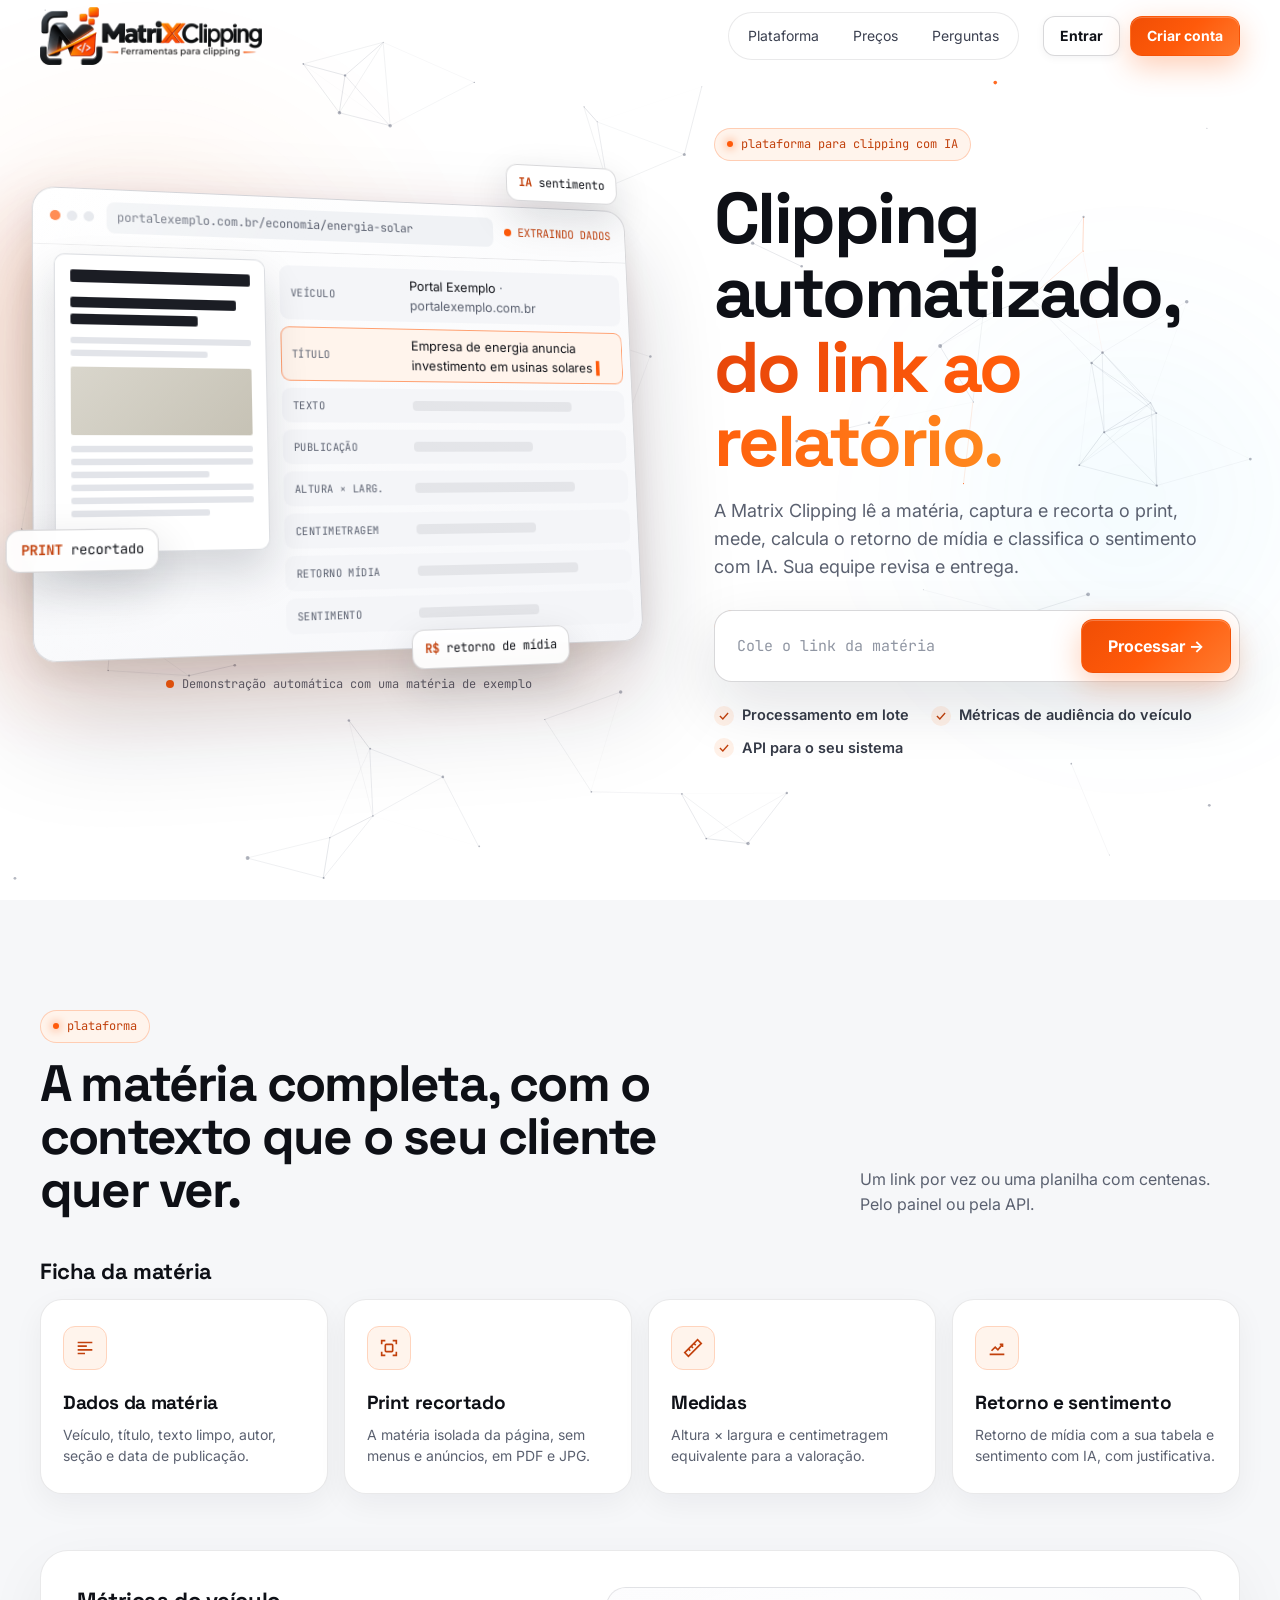
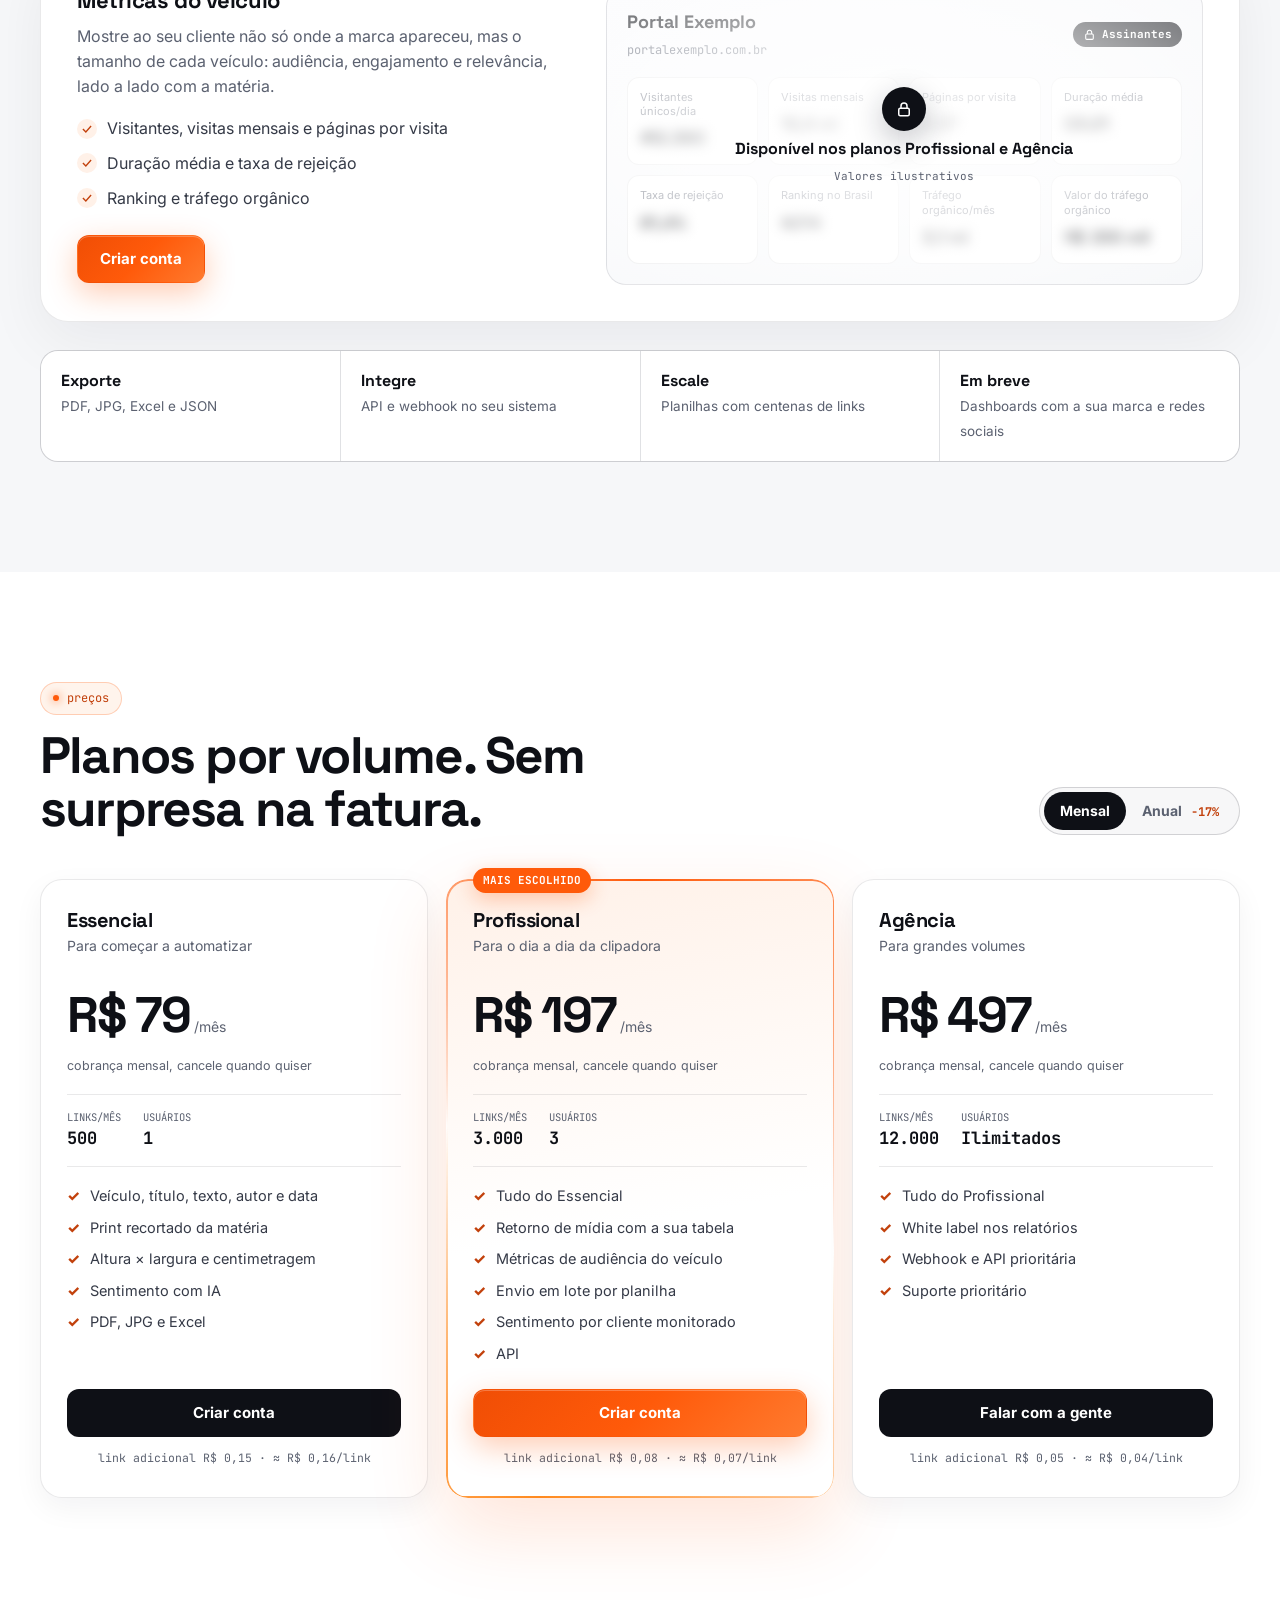
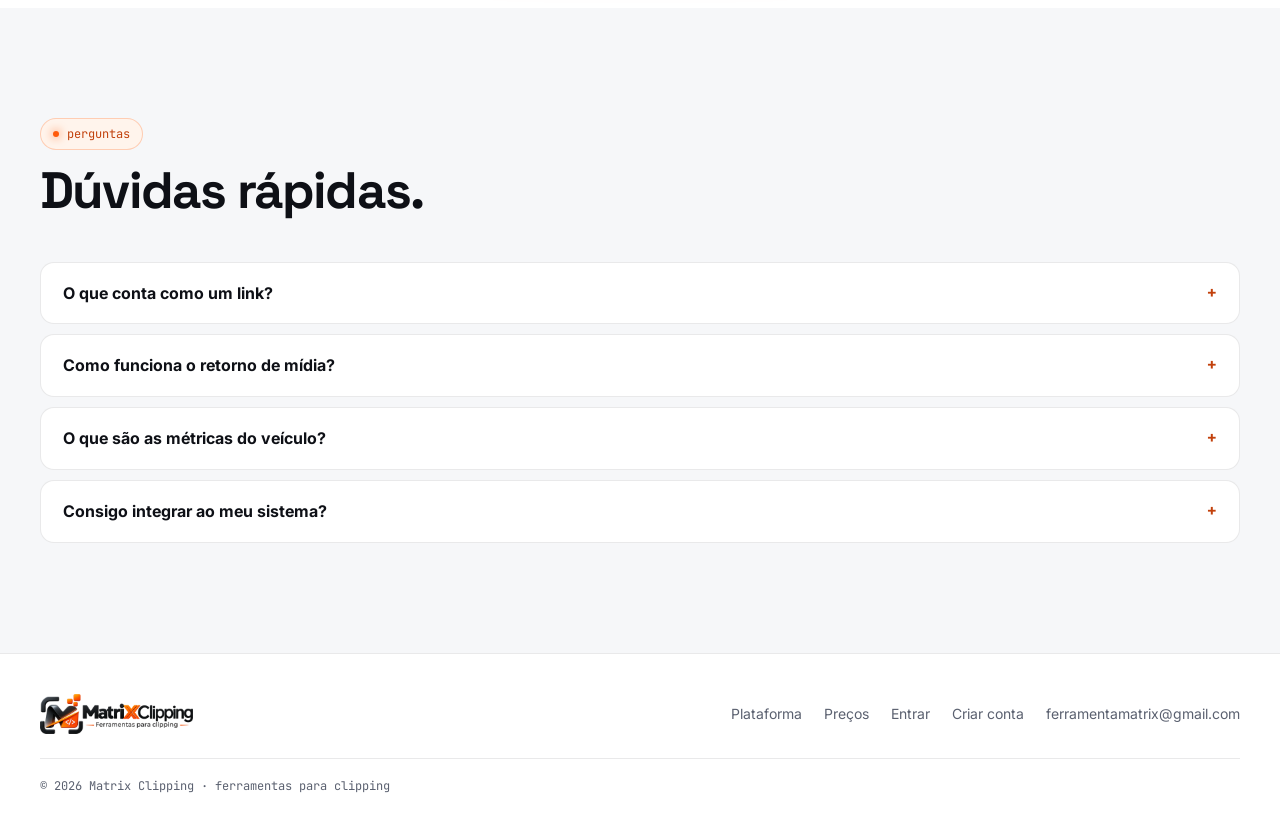
==== index.html @ 1a12e732 "Add files via upload" ====
<!DOCTYPE html>
<html lang="pt-BR">
<head>
<meta charset="utf-8">
<meta name="viewport" content="width=device-width, initial-scale=1">
<title>Matrix Clipping | Clipping automatizado, do link ao relatório</title>
<meta name="description" content="Plataforma para clipping: a partir do link, extrai veículo, título, texto e data, captura o print, mede a matéria, calcula o retorno de mídia, classifica o sentimento com IA e mostra as métricas do veículo.">
<link rel="canonical" href="https://matrixclipping.com.br/">
<meta name="theme-color" content="#ffffff">
<link rel="icon" href="assets/img/favicon.ico" sizes="any">
<link rel="icon" href="assets/img/favicon-32.png" type="image/png" sizes="32x32">
<link rel="apple-touch-icon" href="assets/img/apple-touch-icon.png">
<meta property="og:type" content="website">
<meta property="og:locale" content="pt_BR">
<meta property="og:site_name" content="Matrix Clipping">
<meta property="og:title" content="Matrix Clipping | Clipping automatizado, do link ao relatório">
<meta property="og:description" content="Plataforma para clipping: a partir do link, extrai veículo, título, texto e data, captura o print, mede a matéria, calcula o retorno de mídia, classifica o sentimento com IA e mostra as métricas do veículo.">
<meta property="og:url" content="https://matrixclipping.com.br/">
<meta property="og:image" content="https://matrixclipping.com.br/assets/img/icon-512.png">
<link rel="preconnect" href="https://fonts.googleapis.com">
<link rel="preconnect" href="https://fonts.gstatic.com" crossorigin>
<link href="https://fonts.googleapis.com/css2?family=Inter:wght@400;500;600;700&family=JetBrains+Mono:wght@400;700&family=Space+Grotesk:wght@400;500;700&display=swap" rel="stylesheet">
<link rel="stylesheet" href="assets/css/main.css">
</head>
<body>
<a class="skip-link" href="#conteudo">Ir para o conteúdo</a>
<header class="site-header">
  <div class="container header-inner">
    <a class="logo" href="index.html" aria-label="Página inicial">
      <img src="assets/img/logo.png" srcset="assets/img/logo.png 1x, assets/img/logo@2x.png 2x" alt="Matrix Clipping, ferramentas para clipping" width="460" height="120">
    </a>
    <nav class="nav" aria-label="Principal">
      <a href="index.html#plataforma">Plataforma</a>
      <a href="precos/index.html">Preços</a>
      <a href="index.html#perguntas">Perguntas</a>
    </nav>
    <div class="header-actions">
      <a class="btn btn-glass" href="entrar/index.html">Entrar</a>
      <a class="btn btn-primary" href="cadastro/index.html">Criar conta</a>
      <button class="menu-toggle" id="menuToggle" type="button" aria-label="Abrir menu" aria-expanded="false" aria-controls="mobileNav">
        <svg width="18" height="18" viewBox="0 0 20 20" aria-hidden="true"><path d="M3 5h14M3 10h14M3 15h14" stroke="currentColor" stroke-width="2" stroke-linecap="round"/></svg>
      </button>
    </div>
  </div>
  <nav class="mobile-nav" id="mobileNav" aria-label="Menu móvel" hidden>
    <a href="index.html#plataforma">Plataforma</a>
    <a href="precos/index.html">Preços</a>
    <a href="index.html#perguntas">Perguntas</a>
    <a href="entrar/index.html">Entrar</a>
  </nav>
</header>

<main id="conteudo">

<section class="hero" id="topo">
  <canvas id="bgCanvas" aria-hidden="true"></canvas>
  <div class="glow glow-a" aria-hidden="true"></div>
  <div class="glow glow-b" aria-hidden="true"></div>
  <div class="floor" aria-hidden="true"></div>
  <div class="container hero-grid">

    <div class="stage">
      <div class="scanner" id="scanner" aria-label="Demonstração automática de uma matéria sendo processada">
        <div class="scanner-bar">
          <span class="dots" aria-hidden="true"><i></i><i></i><i></i></span>
          <span class="scanner-url" id="scanUrl">aguardando link…</span>
          <span class="status" id="scanStatus"><b class="pulse"></b>AGUARDANDO</span>
        </div>
        <div class="scanner-body">
          <div class="shot" id="shot" aria-hidden="true">
            <div class="shot-page"><i class="nav"></i><i class="h"></i><i class="h2"></i><i></i><i class="s"></i><i class="img"></i><i></i><i></i><i class="s"></i><i></i><i></i><i class="s"></i></div>
            <div class="shot-crop"><span id="shotCropLabel"></span></div>
            <div class="shot-beam"></div>
            <div class="shot-wait"><span class="ring"></span>Aguardando…</div>
          </div>
          <dl class="data">
            <div class="row" data-field="veiculo"><dt>Veículo</dt><dd><span class="sk"></span></dd></div>
            <div class="row" data-field="titulo"><dt>Título</dt><dd><span class="sk"></span></dd></div>
            <div class="row tall" data-field="texto"><dt>Texto</dt><dd><span class="sk"></span></dd></div>
            <div class="row" data-field="data"><dt>Publicação</dt><dd><span class="sk"></span></dd></div>
            <div class="row" data-field="medidas"><dt>Altura × larg.</dt><dd><span class="sk"></span></dd></div>
            <div class="row" data-field="centimetragem"><dt>Centimetragem</dt><dd><span class="sk"></span></dd></div>
            <div class="row" data-field="retorno"><dt>Retorno mídia</dt><dd><span class="sk"></span></dd></div>
            <div class="row" data-field="sentimento"><dt>Sentimento</dt><dd><span class="sk"></span></dd></div>
          </dl>
        </div>
        <span class="chip3d chip-a" aria-hidden="true"><b>IA</b> sentimento</span>
        <span class="chip3d chip-b" aria-hidden="true"><b>PRINT</b> recortado</span>
        <span class="chip3d chip-c" aria-hidden="true"><b>R$</b> retorno de mídia</span>
      </div>
      <p class="demo-caption"><span class="live-dot"></span> Demonstração automática com uma matéria de exemplo</p>
    </div>

    <div class="pitch">
      <span class="tag">plataforma para clipping com IA</span>
      <h1>Clipping automatizado, <span class="grad">do link ao relatório.</span></h1>
      <p class="sub">A Matrix Clipping lê a matéria, captura e recorta o print, mede, calcula o retorno de mídia e classifica o sentimento com IA. Sua equipe revisa e entrega.</p>
      <form class="probe-form" id="demoForm" action="processar/index.html" method="get" novalidate>
        <label class="sr-only" for="demoUrl">Link da notícia</label>
        <input id="demoUrl" name="url" type="url" inputmode="url" placeholder="Cole o link da matéria" autocomplete="off">
        <button class="btn btn-primary" type="submit">Processar →</button>
      </form>
      <ul class="highlights" aria-label="Destaques">
        <li><svg width="16" height="16" viewBox="0 0 24 24" fill="none" stroke="currentColor" stroke-width="2.4" aria-hidden="true"><path d="m5 12 5 5 9-10"/></svg> Processamento em lote</li>
        <li><svg width="16" height="16" viewBox="0 0 24 24" fill="none" stroke="currentColor" stroke-width="2.4" aria-hidden="true"><path d="m5 12 5 5 9-10"/></svg> Métricas de audiência do veículo</li>
        <li><svg width="16" height="16" viewBox="0 0 24 24" fill="none" stroke="currentColor" stroke-width="2.4" aria-hidden="true"><path d="m5 12 5 5 9-10"/></svg> API para o seu sistema</li>
      </ul>
    </div>

  </div>
</section>

<section class="section section-alt" id="plataforma">
  <div class="container">
    <div class="section-head reveal">
      <div>
        <span class="tag">plataforma</span>
        <h2>A matéria completa, com o contexto que o seu cliente quer ver.</h2>
      </div>
      <p>Um link por vez ou uma planilha com centenas. Pelo painel ou pela API.</p>
    </div>

    <h3 class="block-title reveal">Ficha da matéria</h3>
    <div class="cards">
      <div class="card reveal"><div class="ico"><svg width="22" height="22" viewBox="0 0 24 24" fill="none" stroke="currentColor" stroke-width="1.8" aria-hidden="true"><path d="M4 6h16M4 10h10M4 14h16M4 18h8"/></svg></div><strong>Dados da matéria</strong><span>Veículo, título, texto limpo, autor, seção e data de publicação.</span></div>
      <div class="card reveal" style="transition-delay:.08s"><div class="ico"><svg width="22" height="22" viewBox="0 0 24 24" fill="none" stroke="currentColor" stroke-width="1.8" aria-hidden="true"><path d="M4 8V4h4M16 4h4v4M20 16v4h-4M8 20H4v-4"/><rect x="8" y="8" width="8" height="8" rx="1"/></svg></div><strong>Print recortado</strong><span>A matéria isolada da página, sem menus e anúncios, em PDF e JPG.</span></div>
      <div class="card reveal" style="transition-delay:.16s"><div class="ico"><svg width="22" height="22" viewBox="0 0 24 24" fill="none" stroke="currentColor" stroke-width="1.8" aria-hidden="true"><path d="M3 17 17 3l4 4L7 21z"/><path d="m7 13 2 2M10 10l2 2M13 7l2 2"/></svg></div><strong>Medidas</strong><span>Altura × largura e centimetragem equivalente para a valoração.</span></div>
      <div class="card reveal" style="transition-delay:.24s"><div class="ico"><svg width="22" height="22" viewBox="0 0 24 24" fill="none" stroke="currentColor" stroke-width="1.8" aria-hidden="true"><path d="M4 19h16M6 15l4-4 3 3 5-6"/><path d="M15 8h3v3"/></svg></div><strong>Retorno e sentimento</strong><span>Retorno de mídia com a sua tabela e sentimento com IA, com justificativa.</span></div>
    </div>

    <div class="vehicle reveal">
      <div class="vehicle-copy">
        <h3 class="block-title" style="margin:0">Métricas do veículo</h3>
        <p>Mostre ao seu cliente não só onde a marca apareceu, mas o tamanho de cada veículo: audiência, engajamento e relevância, lado a lado com a matéria.</p>
        <ul class="ticks">
          <li><svg width="16" height="16" viewBox="0 0 24 24" fill="none" stroke="currentColor" stroke-width="2.4" aria-hidden="true"><path d="m5 12 5 5 9-10"/></svg> Visitantes, visitas mensais e páginas por visita</li>
          <li><svg width="16" height="16" viewBox="0 0 24 24" fill="none" stroke="currentColor" stroke-width="2.4" aria-hidden="true"><path d="m5 12 5 5 9-10"/></svg> Duração média e taxa de rejeição</li>
          <li><svg width="16" height="16" viewBox="0 0 24 24" fill="none" stroke="currentColor" stroke-width="2.4" aria-hidden="true"><path d="m5 12 5 5 9-10"/></svg> Ranking e tráfego orgânico</li>
        </ul>
        <a class="btn btn-primary" href="cadastro/index.html">Criar conta</a>
      </div>
      <div class="vehicle-card">
        <div class="vehicle-top">
          <div><b>Portal Exemplo</b><small>portalexemplo.com.br</small></div>
          <span class="pro"><svg width="18" height="18" viewBox="0 0 24 24" fill="none" stroke="currentColor" stroke-width="2" aria-hidden="true"><rect x="5" y="11" width="14" height="10" rx="2"/><path d="M8 11V8a4 4 0 0 1 8 0v3"/></svg> Assinantes</span>
        </div>
        <div class="metrics locked" aria-hidden="true">
          <div class="metric"><small>Visitantes únicos/dia</small><b>412.380</b></div>
          <div class="metric"><small>Visitas mensais</small><b>12,4 mi</b></div>
          <div class="metric"><small>Páginas por visita</small><b>2,87</b></div>
          <div class="metric"><small>Duração média</small><b>03:21</b></div>
          <div class="metric"><small>Taxa de rejeição</small><b>61,4%</b></div>
          <div class="metric"><small>Ranking no Brasil</small><b>#214</b></div>
          <div class="metric"><small>Tráfego orgânico/mês</small><b>3,1 mi</b></div>
          <div class="metric"><small>Valor do tráfego orgânico</small><b>R$ 286 mil</b></div>
        </div>
        <div class="lock-overlay">
          <span><svg width="18" height="18" viewBox="0 0 24 24" fill="none" stroke="currentColor" stroke-width="2" aria-hidden="true"><rect x="5" y="11" width="14" height="10" rx="2"/><path d="M8 11V8a4 4 0 0 1 8 0v3"/></svg></span>
          <strong>Disponível nos planos Profissional e Agência</strong>
          <small>Valores ilustrativos</small>
        </div>
      </div>
    </div>

    <div class="delivery reveal">
      <div><b>Exporte</b><span>PDF, JPG, Excel e JSON</span></div>
      <div><b>Integre</b><span>API e webhook no seu sistema</span></div>
      <div><b>Escale</b><span>Planilhas com centenas de links</span></div>
      <div><b>Em breve</b><span>Dashboards com a sua marca e redes sociais</span></div>
    </div>
  </div>
</section>

<section class="section" id="precos">
  <div class="container reveal">
    <div class="section-head">
      <div>
        <span class="tag">preços</span>
        <h2>Planos por volume. Sem surpresa na fatura.</h2>
      </div>
      <div class="billing-toggle" role="group" aria-label="Forma de cobrança">
        <button type="button" data-billing="monthly" aria-pressed="true">Mensal</button>
        <button type="button" data-billing="annual" aria-pressed="false">Anual <span class="save" data-discount></span></button>
      </div>
    </div>
    <div class="plans" id="plans" aria-live="polite"></div>
  </div>
</section>

<section class="section section-alt" id="perguntas">
  <div class="container reveal">
    <div class="section-head"><div><span class="tag">perguntas</span><h2>Dúvidas rápidas.</h2></div></div>
    <div class="faq">
      <details><summary>O que conta como um link?</summary><p>Cada endereço de matéria processado conta como um link: extração dos dados, print, medidas, sentimento e, nos planos com esses recursos, retorno de mídia e métricas do veículo.</p></details>
      <details><summary>Como funciona o retorno de mídia?</summary><p>Você cadastra a sua tabela de preços por veículo (por exemplo, valor por cm² ou por inserção). A plataforma mede a matéria e aplica a sua tabela automaticamente, do jeito que a sua clipadora já calcula.</p></details>
      <details><summary>O que são as métricas do veículo?</summary><p>Indicadores de audiência e relevância de cada portal, como visitas mensais, tempo médio e ranking, exibidos junto da matéria para dar contexto ao seu cliente. Disponíveis nos planos Profissional e Agência.</p></details>
      <details><summary>Consigo integrar ao meu sistema?</summary><p>Sim. A partir do plano Profissional você usa a API: envia o link e recebe o resultado completo em JSON. No plano Agência também há webhook a cada matéria processada.</p></details>
    </div>
  </div>
</section>

</main>
<footer class="site-footer">
  <div class="container">
    <div class="footer-row">
      <a class="logo" href="index.html" aria-label="Página inicial">
        <img src="assets/img/logo.png" srcset="assets/img/logo.png 1x, assets/img/logo@2x.png 2x" alt="Matrix Clipping, ferramentas para clipping" width="460" height="120">
      </a>
      <nav class="footer-links" aria-label="Rodapé">
        <a href="index.html#plataforma">Plataforma</a>
        <a href="precos/index.html">Preços</a>
        <a href="entrar/index.html">Entrar</a>
        <a href="cadastro/index.html">Criar conta</a>
        <a data-email href="#">ferramentamatrix@gmail.com</a>
      </nav>
    </div>
    <div class="copy">© <span data-year>2026</span> Matrix Clipping · ferramentas para clipping</div>
  </div>
</footer>
<script src="assets/js/config.js"></script>
<script src="assets/js/main.js"></script>
</body>
</html>
---- assets/css/main.css ----
/* =========================================================
   MATRIX CLIPPING — ESTILO (v3: tecnológico, 3D, movimento)
   Cores da marca em :root.
   ========================================================= */

:root {
  --brand: #ff5a0a;                /* laranja do logo */
  --brand-2: #ff8a1f;
  --brand-ink: #c2410c;            /* laranja para texto pequeno (contraste) */
  --brand-glow: rgba(255, 90, 10, .30);
  --cyan: #38bdf8;
  --bg: #ffffff;
  --bg-2: #f6f7f9;
  --glass: rgba(15, 18, 30, .03);
  --glass-2: rgba(15, 18, 30, .06);
  --line: rgba(15, 18, 30, .09);
  --line-2: rgba(15, 18, 30, .16);
  --text: #0e1016;
  --muted: #5b6170;
  --ok: #059669;
  --bad: #dc2626;

  --r: 14px;
  --r-lg: 22px;
  --container: 1200px;

  --display: "Space Grotesk", Inter, system-ui, sans-serif;
  --body: Inter, system-ui, -apple-system, "Segoe UI", sans-serif;
  --mono: "JetBrains Mono", ui-monospace, SFMono-Regular, Menlo, Consolas, monospace;
}

*, *::before, *::after { box-sizing: border-box; }
html { scroll-behavior: smooth; scroll-padding-top: 76px; background: var(--bg); }
body { margin: 0; min-width: 320px; background: var(--bg); color: var(--text); font-family: var(--body); line-height: 1.55; -webkit-font-smoothing: antialiased; overflow-x: hidden; }
img, svg { display: block; max-width: 100%; }
a { color: inherit; }
button, input { font: inherit; }
button { cursor: pointer; }
.container { width: min(calc(100% - 40px), var(--container)); margin-inline: auto; }
.skip-link { position: absolute; left: 12px; top: -60px; z-index: 100; padding: 10px 14px; background: var(--brand); color: #fff; border-radius: 8px; }
.skip-link:focus { top: 12px; }
:focus-visible { outline: 2px solid var(--brand); outline-offset: 3px; }
.sr-only { position: absolute; width: 1px; height: 1px; overflow: hidden; clip: rect(0 0 0 0); white-space: nowrap; }

h1, h2, h3 { margin: 0; font-family: var(--display); letter-spacing: -.035em; line-height: 1.04; }
h2 { font-size: clamp(32px, 4vw, 52px); }
h3 { font-size: 20px; letter-spacing: -.02em; }
.grad { background: linear-gradient(90deg, #e8470a, var(--brand) 45%, var(--brand-2)); -webkit-background-clip: text; background-clip: text; color: transparent; }

.tag { display: inline-flex; align-items: center; gap: 8px; padding: 6px 12px; border: 1px solid rgba(255,90,10,.25); border-radius: 99px; background: #fff4ec; font-family: var(--mono); font-size: 12px; color: var(--brand-ink); }
.tag::before { content: ""; width: 6px; height: 6px; border-radius: 50%; background: var(--brand); box-shadow: 0 0 10px var(--brand); }

/* ---------- Botões ---------- */
.btn { position: relative; display: inline-flex; align-items: center; justify-content: center; gap: 8px; min-height: 48px; padding: 0 22px; border: 1px solid transparent; border-radius: 12px; font-weight: 700; font-size: 15px; text-decoration: none; white-space: nowrap; color: var(--text); transition: transform .2s, box-shadow .2s, background .2s; }
.btn:hover { transform: translateY(-2px); }
.btn-primary { color: #fff; background: linear-gradient(135deg, #f04e05, var(--brand) 50%, #ff7a2e); box-shadow: 0 10px 30px var(--brand-glow), inset 0 1px 0 rgba(255,255,255,.25); }
.btn-primary:hover { box-shadow: 0 14px 40px var(--brand-glow), inset 0 1px 0 rgba(255,255,255,.3); }
.btn-glass { background: #fff; border-color: var(--line-2); box-shadow: 0 2px 8px rgba(15,18,30,.05); }
.btn-glass:hover { border-color: var(--text); }
.btn-block { width: 100%; }

/* ---------- Cabeçalho ---------- */
.site-header { position: fixed; inset: 0 0 auto; z-index: 50; transition: background .3s, border-color .3s; border-bottom: 1px solid transparent; }
.site-header.scrolled { background: rgba(255, 255, 255, .82); backdrop-filter: blur(16px); border-color: var(--line); }
.header-inner { min-height: 72px; display: flex; align-items: center; gap: 24px; }
.logo { display: inline-flex; align-items: center; gap: 10px; text-decoration: none; }
.logo img { height: 58px; width: auto; }
.logo-text { font-family: var(--display); font-size: 19px; letter-spacing: -.03em; white-space: nowrap; }
.logo-text b { font-weight: 700; }
.logo-text span { font-weight: 400; color: var(--muted); }
.nav { display: flex; gap: 6px; margin-left: auto; padding: 5px; border: 1px solid var(--line); border-radius: 99px; background: rgba(255,255,255,.7); backdrop-filter: blur(10px); }
.nav a { padding: 7px 14px; border-radius: 99px; font-size: 14px; color: #3b4050; text-decoration: none; transition: background .2s, color .2s; }
.nav a:hover, .nav a[aria-current="page"] { background: var(--glass-2); color: var(--text); }
.header-actions { display: flex; gap: 10px; align-items: center; }
.header-actions .btn { min-height: 40px; padding: 0 16px; font-size: 14px; }
.menu-toggle { display: none; width: 42px; height: 42px; border: 1px solid var(--line-2); border-radius: 12px; background: #fff; color: var(--text); align-items: center; justify-content: center; }
.mobile-nav { display: none; }

/* ---------- Fundo animado ---------- */
.hero { position: relative; min-height: 100vh; padding: 128px 0 96px; overflow: hidden; isolation: isolate; }
#bgCanvas { position: absolute; inset: 0; z-index: -2; width: 100%; height: 100%; }
.glow { position: absolute; z-index: -3; border-radius: 50%; filter: blur(90px); opacity: .5; pointer-events: none; }
.glow-a { width: 520px; height: 520px; left: -120px; top: 10%; background: radial-gradient(circle, rgba(255,120,40,.35), transparent 70%); animation: drift 14s ease-in-out infinite alternate; }
.glow-b { width: 460px; height: 460px; right: -80px; top: 30%; background: radial-gradient(circle, rgba(56,189,248,.18), transparent 70%); animation: drift 18s ease-in-out infinite alternate-reverse; }
@keyframes drift { to { transform: translate(60px, -40px) scale(1.1); } }
.floor { position: absolute; z-index: -1; left: -50%; right: -50%; bottom: -40%; height: 80%; perspective: 600px; pointer-events: none; }
.floor::before { content: ""; position: absolute; inset: 0; transform: rotateX(72deg); transform-origin: bottom; background-image: linear-gradient(rgba(255,90,10,.22) 1px, transparent 1px), linear-gradient(90deg, rgba(255,90,10,.16) 1px, transparent 1px); background-size: 64px 64px; animation: floor 3.5s linear infinite; mask-image: linear-gradient(to top, #000 10%, transparent 75%); }
@keyframes floor { to { background-position: 0 64px; } }

/* ---------- Hero ---------- */
.hero-grid { display: grid; grid-template-columns: 1.08fr .92fr; gap: 56px; align-items: center; }
.pitch h1 { margin: 20px 0 18px; font-size: clamp(42px, 5.6vw, 76px); }
.pitch .sub { margin: 0 0 30px; max-width: 520px; color: var(--muted); font-size: 18px; }
.probe-form { position: relative; display: flex; gap: 8px; padding: 8px; border-radius: 18px; background: #fff; border: 1px solid var(--line-2); box-shadow: 0 24px 60px rgba(20,25,40,.12); }
.probe-form::before { content: ""; position: absolute; inset: -1px; z-index: -1; border-radius: 19px; padding: 1px; background: conic-gradient(from var(--a, 0deg), transparent 0 70%, var(--brand) 80%, transparent 90%); -webkit-mask: linear-gradient(#000 0 0) content-box, linear-gradient(#000 0 0); -webkit-mask-composite: xor; mask-composite: exclude; animation: spin 4s linear infinite; }
@property --a { syntax: "<angle>"; initial-value: 0deg; inherits: false; }
@keyframes spin { to { --a: 360deg; } }
.probe-form input { flex: 1; min-width: 0; min-height: 54px; padding: 0 14px; border: 0; background: transparent; color: var(--text); font-family: var(--mono); font-size: 15px; outline: none; }
.probe-form input::placeholder { color: #9096a3; }
.probe-form .btn { min-height: 54px; padding: 0 26px; font-size: 16px; }
.probe-meta { display: flex; flex-wrap: wrap; gap: 8px 18px; margin-top: 14px; font-size: 13.5px; color: var(--muted); }
.probe-meta button { padding: 0; border: 0; background: none; color: var(--brand-ink); font-weight: 600; text-decoration: underline; text-underline-offset: 3px; }
.stats { display: flex; flex-wrap: wrap; gap: 28px; margin-top: 34px; }
.stats div { font-family: var(--mono); font-size: 12px; color: var(--muted); }
.stats b { display: block; font-family: var(--display); font-size: 26px; color: var(--text); letter-spacing: -.02em; }
.demo-cta { display: none; flex-wrap: wrap; gap: 10px; margin-top: 18px; }
.demo-cta.show { display: flex; animation: rise .5s ease both; }

/* ---------- Painel 3D (scanner) ---------- */
.stage { position: relative; perspective: 1400px; }
.scanner { position: relative; transform-style: preserve-3d; transform: rotateY(14deg) rotateX(6deg); transition: transform .25s ease-out; border-radius: var(--r-lg); background: linear-gradient(160deg, #ffffff, #f6f7fa); border: 1px solid var(--line-2); box-shadow: 0 50px 110px rgba(20,25,40,.20), 0 10px 30px rgba(20,25,40,.08), -30px 30px 80px rgba(255,90,10,.14); }
.scanner::after { content: ""; position: absolute; inset: 0; border-radius: inherit; pointer-events: none; background: linear-gradient(115deg, rgba(255,255,255,.7), transparent 35%); opacity: .5; }
.scanner-bar { display: flex; align-items: center; gap: 12px; padding: 12px 16px; border-bottom: 1px solid var(--line); font-family: var(--mono); font-size: 12px; }
.dots { display: flex; gap: 6px; }
.dots i { width: 10px; height: 10px; border-radius: 50%; background: #dfe2e8; }
.dots i:first-child { background: var(--brand); }
.scanner-url { flex: 1; min-width: 0; padding: 6px 10px; border-radius: 8px; background: #f0f2f5; color: var(--muted); overflow: hidden; text-overflow: ellipsis; white-space: nowrap; }
.status { display: inline-flex; align-items: center; gap: 7px; color: var(--brand-ink); white-space: nowrap; }
.status .pulse { width: 8px; height: 8px; border-radius: 50%; background: var(--brand); box-shadow: 0 0 0 0 var(--brand-glow); animation: pulse 1.4s infinite; }
.status.done { color: var(--ok); }
.status.done .pulse { background: var(--ok); animation: none; box-shadow: 0 0 10px var(--ok); }
@keyframes pulse { 70% { box-shadow: 0 0 0 9px transparent; } 100% { box-shadow: 0 0 0 0 transparent; } }

.scanner-body { display: grid; grid-template-columns: 200px 1fr; gap: 18px; padding: 18px; transform-style: preserve-3d; }
.shot { position: relative; aspect-ratio: 3 / 4.2; border-radius: 10px; background: #f0f2f5; border: 1px solid var(--line); overflow: hidden; transform: translateZ(40px); box-shadow: 0 20px 40px rgba(20,25,40,.16); }
.shot-page { position: absolute; inset: 0; padding: 14px; opacity: 0; transition: opacity .6s; background: #ffffff; }
.shot.has-page .shot-page { opacity: 1; }
.shot-page i { display: block; height: 6px; margin-bottom: 6px; border-radius: 2px; background: #e2e4e9; }
.shot-page i.nav { height: 10px; background: #1b1d24; margin-bottom: 14px; }
.shot-page i.h { height: 10px; width: 92%; background: #1b1d24; }
.shot-page i.h2 { height: 10px; width: 70%; background: #1b1d24; margin-bottom: 12px; }
.shot-page i.img { height: 64px; background: linear-gradient(135deg, #d9d6cc, #c6c2b5); margin: 10px 0; }
.shot-page i.s { width: 75%; }
.shot-crop { position: absolute; left: 8px; right: 8px; top: 30px; bottom: 34px; border: 2px solid var(--brand); border-radius: 4px; box-shadow: 0 0 0 999px rgba(230,233,240,.6), 0 0 24px var(--brand-glow); opacity: 0; transform: scale(1.08); transition: opacity .4s, transform .5s cubic-bezier(.2,.8,.2,1); }
.shot.cropped .shot-crop { opacity: 1; transform: scale(1); }
.shot-crop span { position: absolute; right: -2px; bottom: -24px; padding: 3px 7px; border-radius: 4px; background: var(--brand); color: #fff; font-family: var(--mono); font-size: 10.5px; white-space: nowrap; }
.shot-beam { position: absolute; left: 0; right: 0; top: -20%; height: 18%; background: linear-gradient(to bottom, transparent, rgba(255,90,10,.18), rgba(255,110,30,.8) 50%, transparent 52%); filter: blur(.5px); animation: beam 2.2s ease-in-out infinite; }
.shot.scanning .shot-beam { animation-duration: .9s; }
.shot.cropped .shot-beam { display: none; }
@keyframes beam { 0% { top: -20%; } 100% { top: 105%; } }
.shot-wait { position: absolute; inset: 0; display: grid; place-content: center; justify-items: center; gap: 12px; font-family: var(--mono); font-size: 12px; color: var(--muted); }
.shot.has-page .shot-wait { display: none; }
.ring { width: 38px; height: 38px; border-radius: 50%; border: 2px solid rgba(15,18,30,.1); border-top-color: var(--brand); animation: turn 1s linear infinite; }
@keyframes turn { to { transform: rotate(360deg); } }

.data { margin: 0; display: grid; gap: 7px; align-content: start; transform: translateZ(20px); }
.row { display: grid; grid-template-columns: 112px 1fr; align-items: center; gap: 10px; min-height: 34px; padding: 6px 10px; border-radius: 9px; background: #f4f5f8; border: 1px solid transparent; transition: background .3s, border-color .3s; }
.row dt { font-family: var(--mono); font-size: 10.5px; letter-spacing: .04em; color: var(--muted); text-transform: uppercase; }
.row dd { margin: 0; min-width: 0; font-size: 13px; color: var(--text); overflow: hidden; }
.row.active { border-color: rgba(255,90,10,.55); background: #fff4ec; }
.row.filled dd { animation: rise .35s ease both; }
.row.tall dd { display: -webkit-box; -webkit-line-clamp: 2; -webkit-box-orient: vertical; line-height: 1.4; color: #4a5060; }
.row .val-strong { font-family: var(--display); font-weight: 700; font-size: 15px; }
.sk { display: block; height: 10px; width: 78%; border-radius: 4px; background: linear-gradient(90deg, rgba(15,18,30,.07) 25%, rgba(15,18,30,.15) 37%, rgba(15,18,30,.07) 63%); background-size: 400% 100%; animation: shimmer 1.6s ease infinite; }
.row:nth-child(2n) .sk { width: 58%; }
@keyframes shimmer { 0% { background-position: 100% 0; } 100% { background-position: 0 0; } }
.caret::after { content: "▍"; color: var(--brand); animation: blink .8s steps(1) infinite; }
@keyframes blink { 50% { opacity: 0; } }
.pill { display: inline-flex; align-items: center; gap: 6px; padding: 2px 9px; border-radius: 99px; font-family: var(--mono); font-size: 11.5px; font-weight: 700; text-transform: uppercase; }
.pill::before { content: ""; width: 6px; height: 6px; border-radius: 50%; background: currentColor; box-shadow: 0 0 8px currentColor; }
.pill.positivo { background: #e3f7ee; color: var(--ok); }
.pill.negativo { background: #fdecec; color: var(--bad); }
.pill.neutro { background: #eef0f3; color: #4b5563; }

.chip3d { position: absolute; z-index: 2; padding: 8px 12px; border-radius: 12px; border: 1px solid var(--line-2); background: rgba(255,255,255,.92); backdrop-filter: blur(10px); font-family: var(--mono); font-size: 12px; color: var(--text); box-shadow: 0 16px 40px rgba(20,25,40,.16); animation: bob 5s ease-in-out infinite; }
.chip3d b { color: var(--brand-ink); }
.chip-a { top: -18px; right: 8%; transform: translateZ(90px); }
.chip-b { bottom: 18%; left: -26px; transform: translateZ(110px); animation-delay: -1.5s; }
.chip-c { bottom: -16px; right: 18%; transform: translateZ(70px); animation-delay: -3s; }
@keyframes bob { 50% { translate: 0 -10px; } }
.demo-notice { margin: 18px 0 0; padding: 10px 14px; border-radius: 10px; border: 1px solid #ffd4bd; background: #fff4ec; color: #9a3412; font-size: 12.5px; }
.demo-notice[hidden] { display: none; }

@keyframes rise { from { opacity: 0; transform: translateY(8px); } to { opacity: 1; transform: none; } }

/* ---------- Seções ---------- */
.section { position: relative; padding: 110px 0; }
.section-head { display: flex; flex-wrap: wrap; align-items: end; justify-content: space-between; gap: 18px 40px; margin-bottom: 44px; }
.section-head h2 { margin-top: 14px; max-width: 680px; }
.section-head p { margin: 0; max-width: 380px; color: var(--muted); }

.reveal { opacity: 0; transform: translateY(26px); transition: opacity .7s ease, transform .7s cubic-bezier(.2,.8,.2,1); }
.reveal.in { opacity: 1; transform: none; }

/* Cartões com borda luminosa */
.cards { display: grid; grid-template-columns: repeat(4, 1fr); gap: 16px; }
.card { position: relative; padding: 26px 22px; border-radius: var(--r-lg); background: #fff; border: 1px solid var(--line); box-shadow: 0 10px 30px rgba(20,25,40,.05); overflow: hidden; transition: transform .3s, border-color .3s; }
.card:hover { transform: translateY(-6px); border-color: rgba(255,90,31,.5); }
.card::before { content: ""; position: absolute; inset: auto -40% -60% auto; width: 200px; height: 200px; border-radius: 50%; background: radial-gradient(circle, rgba(255,90,10,.14), transparent 70%); opacity: 0; transition: opacity .3s; }
.card:hover::before { opacity: 1; }
.card .ico { width: 44px; height: 44px; display: grid; place-items: center; border-radius: 12px; background: #fff4ec; border: 1px solid #ffd4bd; color: var(--brand-ink); margin-bottom: 18px; }
.card strong { display: block; font-family: var(--display); font-size: 19px; letter-spacing: -.02em; }
.card span { display: block; margin-top: 6px; color: var(--muted); font-size: 14px; }
.soon { margin-top: 18px; font-size: 14px; color: var(--muted); }
.soon b { color: var(--text); }

/* ---------- Preços ---------- */
.billing-toggle { display: inline-flex; padding: 4px; border: 1px solid var(--line-2); border-radius: 99px; background: var(--glass); }
.billing-toggle button { min-height: 38px; padding: 0 16px; border: 0; border-radius: 99px; background: transparent; color: var(--muted); font-weight: 700; font-size: 14px; }
.billing-toggle button[aria-pressed="true"] { background: var(--text); color: #fff; }
.billing-toggle .save { margin-left: 6px; color: var(--brand-ink); font-family: var(--mono); font-size: 12px; }
.billing-toggle button[aria-pressed="true"] .save { color: #ffb48a; }

.plans { display: grid; grid-template-columns: repeat(3, 1fr); gap: 18px; align-items: stretch; }
.plan { position: relative; display: flex; flex-direction: column; padding: 30px 26px; border-radius: var(--r-lg); background: #fff; border: 1px solid var(--line); box-shadow: 0 10px 30px rgba(20,25,40,.05); }
.plan.highlight { background: linear-gradient(170deg, #fff1e8, #ffffff 55%); border-color: transparent; box-shadow: 0 30px 80px rgba(255,90,10,.16); }
.plan.highlight::before { content: ""; position: absolute; inset: -1px; border-radius: inherit; padding: 1.5px; background: conic-gradient(from var(--a, 0deg), var(--brand), transparent 30%, var(--brand-2) 55%, transparent 80%, var(--brand)); -webkit-mask: linear-gradient(#000 0 0) content-box, linear-gradient(#000 0 0); -webkit-mask-composite: xor; mask-composite: exclude; animation: spin 6s linear infinite; pointer-events: none; }
.plan .badge { position: absolute; top: -12px; left: 26px; padding: 4px 10px; border-radius: 99px; background: var(--brand); color: #fff; font-family: var(--mono); font-size: 11px; font-weight: 700; text-transform: uppercase; box-shadow: 0 6px 20px var(--brand-glow); }
.plan .tagline { margin: 4px 0 20px; color: var(--muted); font-size: 14px; }
.price { display: flex; align-items: baseline; gap: 4px; }
.price strong { font-family: var(--display); font-size: 50px; letter-spacing: -.045em; }
.price span { color: var(--muted); font-size: 14px; }
.price-sub { min-height: 20px; margin: 2px 0 18px; color: var(--muted); font-size: 12.5px; }
.plan-facts { display: flex; gap: 22px; padding: 14px 0; margin-bottom: 18px; border-top: 1px solid var(--line); border-bottom: 1px solid var(--line); font-family: var(--mono); }
.plan-facts small { display: block; color: var(--muted); font-size: 10.5px; text-transform: uppercase; }
.plan-facts b { font-size: 17px; }
.plan ul { margin: 0 0 24px; padding: 0; list-style: none; display: grid; gap: 9px; font-size: 14.5px; color: #353a47; }
.plan li { display: flex; gap: 10px; }
.plan li::before { content: "✓"; color: var(--brand-ink); font-weight: 800; }
.plan .btn { margin-top: auto; }
.plan .btn-dark { background: var(--text); color: #fff; }
.plan .extra { margin: 12px 0 0; text-align: center; color: var(--muted); font-size: 11.5px; font-family: var(--mono); }
.trial-band { margin-top: 18px; display: flex; flex-wrap: wrap; align-items: center; justify-content: space-between; gap: 12px; padding: 18px 22px; border-radius: var(--r); border: 1px dashed rgba(255,90,10,.45); background: #fff8f3; }
.trial-band b { font-family: var(--display); }
.trial-band .btn { min-height: 42px; }

.table-wrap { overflow-x: auto; border-radius: var(--r-lg); border: 1px solid var(--line); background: #fff; }
.compare-table { width: 100%; min-width: 640px; border-collapse: collapse; font-size: 14.5px; }
.compare-table th, .compare-table td { padding: 13px 18px; border-bottom: 1px solid var(--line); text-align: center; }
.compare-table th:first-child, .compare-table td:first-child { text-align: left; }
.compare-table thead th { font-family: var(--display); font-size: 17px; }
.compare-table thead th.hl { color: var(--brand-ink); }
.compare-table tr.group td { background: var(--bg-2); font-family: var(--mono); font-size: 11.5px; color: var(--muted); text-transform: uppercase; }
.yes { color: var(--brand-ink); font-weight: 800; }
.no { color: #c3c7cf; }

/* ---------- FAQ ---------- */
.faq { display: grid; gap: 10px; }
.faq details { border-radius: var(--r); border: 1px solid var(--line); background: #fff; transition: border-color .2s; }
.faq details[open] { border-color: rgba(255,90,10,.45); }
.faq summary { list-style: none; cursor: pointer; display: flex; justify-content: space-between; gap: 16px; padding: 18px 22px; font-weight: 700; font-size: 16px; }
.faq summary::-webkit-details-marker { display: none; }
.faq summary::after { content: "+"; font-family: var(--mono); color: var(--brand-ink); transition: transform .2s; }
.faq details[open] summary::after { transform: rotate(45deg); }
.faq details p { margin: 0; padding: 0 22px 18px; color: var(--muted); }

/* ---------- Rodapé ---------- */
.site-footer { border-top: 1px solid var(--line); padding: 40px 0; }
.footer-row { display: flex; flex-wrap: wrap; align-items: center; justify-content: space-between; gap: 16px 32px; }
.footer-links { display: flex; flex-wrap: wrap; gap: 8px 22px; }
.footer-links a { color: var(--muted); text-decoration: none; font-size: 14px; }
.footer-links a:hover { color: var(--text); }
.copy { margin-top: 24px; padding-top: 18px; border-top: 1px solid var(--line); font-size: 12px; color: var(--muted); font-family: var(--mono); }

/* ---------- Páginas internas ---------- */
.page-hero { position: relative; padding: 150px 0 40px; overflow: hidden; isolation: isolate; }
.page-hero h1 { margin-top: 16px; font-size: clamp(36px, 5vw, 60px); }
.page-hero p { margin: 14px 0 0; color: var(--muted); max-width: 560px; }
.access { max-width: 480px; margin: 0 auto; padding: 36px; border-radius: var(--r-lg); border: 1px solid var(--line-2); background: #fff; box-shadow: 0 30px 80px rgba(20,25,40,.10); text-align: center; }
.access p { color: var(--muted); }
.access .btn { margin-top: 10px; }

/* ---------- Responsivo ---------- */
@media (max-width: 1040px) {
  .hero-grid { grid-template-columns: 1fr; gap: 64px; }
  .pitch { order: -1; }
  .scanner { transform: rotateX(8deg); }
  .cards { grid-template-columns: 1fr 1fr; }
  .plans { grid-template-columns: 1fr; max-width: 520px; }
}
@media (max-width: 820px) {
  .nav, .header-actions .btn-glass { display: none; }
  .menu-toggle { display: inline-flex; }
  .header-actions { margin-left: auto; }
  .site-header { background: rgba(255, 255, 255, .88); backdrop-filter: blur(16px); }
  .mobile-nav { display: grid; padding: 4px 20px 16px; border-top: 1px solid var(--line); }
  .mobile-nav[hidden] { display: none; }
  .mobile-nav a { padding: 12px 0; color: var(--text); text-decoration: none; border-bottom: 1px solid var(--line); }
}
@media (max-width: 620px) {
  .hero { padding: 104px 0 72px; min-height: 0; }
  .probe-form { flex-direction: column; }
  .scanner-body { grid-template-columns: 1fr; }
  .shot { max-width: 220px; width: 100%; margin: 0 auto 20px; }
  .row { grid-template-columns: 96px 1fr; }
  .chip-b { left: -6px; }
  .cards { grid-template-columns: 1fr; }
  .section { padding: 80px 0; }
  .header-actions .btn-primary { padding: 0 12px; font-size: 13px; }
  .logo-text { font-size: 17px; }
}
@media (prefers-reduced-motion: reduce) {
  html { scroll-behavior: auto; }
  *, *::before, *::after { animation: none !important; transition: none !important; }
  .reveal { opacity: 1; transform: none; }
}

/* Celular: painel sem inclinação para caber na tela */
@media (max-width: 620px) {
  .stage { perspective: none; }
  .scanner, .scanner-body, .shot, .data { transform: none !important; }
  .chip-b, .chip-c { display: none; }
  .chip-a { top: -16px; right: auto; left: 70px; }
  .scanner-bar { flex-wrap: wrap; }
  .scanner-url { order: 3; flex-basis: 100%; }
  .status { margin-left: auto; }
}


/* Tema claro: logo e seções */
.site-footer .logo img { height: 40px; }
.section-alt { background: var(--bg-2); }
@media (max-width: 620px) { .logo img { height: 42px; } }

/* =========================================================
   v4 — destaques, métricas do veículo, cadastro/login, processar
   ========================================================= */

/* Destaques do topo */
.highlights { display: flex; flex-wrap: wrap; gap: 10px 22px; margin: 22px 0 0; padding: 0; list-style: none; }
.highlights li { display: inline-flex; align-items: center; gap: 8px; font-size: 14.5px; font-weight: 600; color: #353a47; }
.highlights svg, .ticks svg { flex: 0 0 auto; padding: 3px; width: 20px; height: 20px; border-radius: 50%; background: #fff1e8; color: var(--brand-ink); }
.demo-caption { display: flex; align-items: center; justify-content: center; gap: 8px; margin: 26px 0 0; font-family: var(--mono); font-size: 12px; color: var(--muted); }
.live-dot { width: 8px; height: 8px; border-radius: 50%; background: var(--brand); box-shadow: 0 0 0 0 var(--brand-glow); animation: pulse 1.4s infinite; }

/* Bloco "plataforma" */
.block-title { margin: 0 0 16px; font-size: 22px; }
.ticks { margin: 18px 0 24px; padding: 0; list-style: none; display: grid; gap: 10px; }
.ticks li { display: flex; align-items: center; gap: 10px; color: #353a47; }

.vehicle { display: grid; grid-template-columns: .9fr 1.1fr; gap: 40px; align-items: center; margin-top: 56px; padding: 36px; border-radius: 28px; background: #fff; border: 1px solid var(--line); box-shadow: 0 20px 60px rgba(20,25,40,.06); }
.vehicle-copy p { margin: 12px 0 0; color: var(--muted); }
.vehicle-card { position: relative; padding: 20px; border-radius: 20px; background: linear-gradient(160deg, #fbfbfd, #f2f4f7); border: 1px solid var(--line); overflow: hidden; }
.vehicle-card.inline { padding: 14px; }
.vehicle-top { display: flex; justify-content: space-between; align-items: center; gap: 12px; margin-bottom: 16px; }
.vehicle-top b { display: block; font-family: var(--display); font-size: 18px; }
.vehicle-top small { color: var(--muted); font-family: var(--mono); font-size: 12px; }
.pro { display: inline-flex; align-items: center; gap: 6px; padding: 4px 10px; border-radius: 99px; background: var(--text); color: #fff; font-family: var(--mono); font-size: 11px; font-weight: 700; vertical-align: middle; }
.pro svg { width: 13px; height: 13px; }
.metrics { display: grid; grid-template-columns: repeat(4, 1fr); gap: 10px; }
.metric { padding: 12px; border-radius: 12px; background: #fff; border: 1px solid var(--line); }
.metric small { display: block; font-size: 11px; color: var(--muted); line-height: 1.3; }
.metric b { display: block; margin-top: 6px; font-family: var(--display); font-size: 18px; letter-spacing: -.02em; }
.metrics.locked .metric b { filter: blur(6px); user-select: none; }
.lock-overlay { position: absolute; inset: 0; display: grid; place-content: center; justify-items: center; gap: 6px; text-align: center; padding: 20px; background: linear-gradient(180deg, rgba(255,255,255,.25), rgba(255,255,255,.75)); }
.lock-overlay span { display: grid; place-items: center; width: 44px; height: 44px; border-radius: 50%; background: var(--text); color: #fff; box-shadow: 0 10px 30px rgba(20,25,40,.25); }
.lock-overlay strong { font-family: var(--display); font-size: 16px; }
.lock-overlay small { font-family: var(--mono); font-size: 11px; color: var(--muted); }

.delivery { display: grid; grid-template-columns: repeat(4, 1fr); gap: 1px; margin-top: 28px; border-radius: 18px; overflow: hidden; background: var(--line); border: 1px solid var(--line); }
.delivery div { padding: 18px 20px; background: #fff; }
.delivery b { display: block; font-family: var(--display); font-size: 16px; }
.delivery span { color: var(--muted); font-size: 13.5px; }

/* Formulários (cadastro/login) */
.auth { padding: 130px 0 90px; min-height: 80vh; background: radial-gradient(700px 400px at 90% 0%, rgba(255,120,40,.10), transparent 70%), var(--bg-2); }
.auth-grid { display: grid; grid-template-columns: minmax(0, 520px) minmax(0, 1fr); gap: 56px; align-items: center; }
.auth-card { padding: 36px; border-radius: 24px; background: #fff; border: 1px solid var(--line); box-shadow: 0 30px 80px rgba(20,25,40,.10); }
.auth-card h1 { font-size: 34px; }
.auth-sub { margin: 8px 0 24px; color: var(--muted); }
.auth-sub a, .form-line a { color: var(--brand-ink); font-weight: 600; }
.auth-side h2 { margin-top: 16px; font-size: clamp(28px, 3vw, 40px); }
.form { display: grid; gap: 14px; }
.form-row { display: grid; grid-template-columns: 1fr 1fr; gap: 12px; }
.form label { display: grid; gap: 6px; font-size: 13.5px; font-weight: 600; color: #353a47; }
.form input:not([type="checkbox"]), .form select, .app-form input {
  min-height: 48px; padding: 0 14px; border-radius: 12px; border: 1px solid var(--line-2); background: #fff; color: var(--text); font-size: 15px; font-weight: 400;
}
.form input:focus, .form select:focus, .app-form input:focus { outline: none; border-color: var(--brand); box-shadow: 0 0 0 4px rgba(255,90,10,.14); }
.form .check { display: flex; align-items: flex-start; gap: 10px; font-weight: 500; color: var(--muted); }
.form .check input { width: 18px; height: 18px; margin-top: 2px; accent-color: var(--brand); }
.form-line { display: flex; justify-content: space-between; align-items: center; gap: 12px; font-size: 13.5px; }
.form-line .check { margin: 0; }
.form-msg { min-height: 20px; margin: 0; font-size: 14px; }
.form-msg.ok { color: var(--ok); }
.form-msg.err { color: var(--bad); }

/* Página "Processar" */
.app { padding: 120px 0 90px; background: var(--bg-2); min-height: 90vh; }
.app-head { display: flex; flex-wrap: wrap; align-items: end; justify-content: space-between; gap: 12px; margin-bottom: 22px; }
.app-head h1 { margin-top: 12px; font-size: clamp(30px, 3.4vw, 42px); }
.mode-badge { padding: 7px 12px; border-radius: 99px; background: #fff4ec; border: 1px solid #ffd4bd; color: #9a3412; font-family: var(--mono); font-size: 12px; font-weight: 700; }
.mode-badge.live { background: #e3f7ee; border-color: #a7e3c8; color: var(--ok); }
.app-form { display: flex; flex-wrap: wrap; gap: 12px; align-items: end; padding: 18px; border-radius: 20px; background: #fff; border: 1px solid var(--line); box-shadow: 0 14px 40px rgba(20,25,40,.06); }
.app-form label { display: grid; gap: 6px; font-size: 13px; font-weight: 600; color: #353a47; min-width: 220px; }
.app-form label.grow { flex: 1 1 380px; }
.app-form .opt { font-weight: 400; color: var(--muted); }
.app-form .btn { min-height: 48px; }
.demo-banner { margin-top: 16px; padding: 14px 18px; border-radius: 14px; background: #fff4ec; border: 1px solid #ffd4bd; color: #7c2d12; font-size: 14px; }
.demo-banner[hidden] { display: none; }
.app-grid { display: grid; grid-template-columns: 280px 1fr; gap: 20px; margin-top: 20px; align-items: start; }
.pipeline, .result-panel { border-radius: 20px; background: #fff; border: 1px solid var(--line); box-shadow: 0 14px 40px rgba(20,25,40,.05); }
.pipeline { padding: 20px; position: sticky; top: 96px; }
.pipeline h2 { font-size: 17px; margin-bottom: 14px; }
.steps { margin: 0; padding: 0; list-style: none; display: grid; gap: 4px; }
.steps li { display: grid; grid-template-columns: 22px 1fr auto; align-items: center; gap: 10px; padding: 9px 8px; border-radius: 10px; color: var(--muted); font-size: 14px; }
.steps li b { font-weight: 600; }
.steps .t { font-family: var(--mono); font-size: 11px; }
.steps .st { width: 18px; height: 18px; border-radius: 50%; border: 2px solid var(--line-2); }
.steps li.run { background: #fff4ec; color: var(--text); }
.steps li.run .st { border-color: rgba(255,90,10,.25); border-top-color: var(--brand); animation: turn .8s linear infinite; }
.steps li.ok { color: var(--text); }
.steps li.ok .st { border-color: var(--ok); background: var(--ok) url("data:image/svg+xml,%3Csvg xmlns='http://www.w3.org/2000/svg' viewBox='0 0 24 24' fill='none' stroke='white' stroke-width='3.5'%3E%3Cpath d='m5 12 5 5 9-10'/%3E%3C/svg%3E") center/11px no-repeat; }
.steps li.err .st { border-color: var(--bad); background: var(--bad); }
.job-meta { margin-top: 14px; padding-top: 14px; border-top: 1px solid var(--line); font-family: var(--mono); font-size: 11.5px; color: var(--muted); word-break: break-all; }
.job-meta:empty { display: none; }
.result-panel { padding: 26px; min-height: 420px; }
.empty { display: grid; place-content: center; justify-items: center; gap: 14px; min-height: 360px; color: var(--muted); text-align: center; }
.empty[hidden], .result-content[hidden] { display: none; }
.result-content { animation: rise .45s ease both; }
.res-head { display: flex; justify-content: space-between; align-items: flex-start; gap: 16px; padding-bottom: 18px; border-bottom: 1px solid var(--line); }
.res-head small { font-family: var(--mono); font-size: 12px; color: var(--brand-ink); }
.res-head h2 { margin: 6px 0; font-size: clamp(22px, 2.4vw, 30px); line-height: 1.15; }
.res-head .meta { margin: 0; color: var(--muted); font-size: 14px; }
.res-grid { display: grid; grid-template-columns: 200px 1fr; gap: 20px; margin-top: 20px; }
.res-shot { margin: 0; }
.shot-mini { position: relative; aspect-ratio: 3/4; padding: 14px; border-radius: 10px; background: #fff; border: 2px solid var(--brand); box-shadow: 0 10px 30px rgba(255,90,10,.15); }
.shot-mini i { display: block; height: 6px; margin-bottom: 6px; border-radius: 2px; background: #e2e4e9; }
.shot-mini i.nav { height: 9px; background: #1b1d24; margin-bottom: 12px; }
.shot-mini i.h, .shot-mini i.h2 { height: 9px; background: #1b1d24; }
.shot-mini i.h2 { width: 70%; margin-bottom: 10px; }
.shot-mini i.img { height: 56px; background: linear-gradient(135deg, #e6e3da, #d3cfc3); margin: 8px 0; }
.shot-mini i.s { width: 70%; }
.res-shot figcaption { margin-top: 8px; font-family: var(--mono); font-size: 11.5px; color: var(--muted); text-align: center; }
.res-kpis { display: grid; grid-template-columns: 1fr 1fr; gap: 12px; align-content: start; }
.res-kpis .kpi { padding: 16px; border-radius: 14px; background: var(--bg-2); border: 1px solid var(--line); }
.res-kpis small { display: block; font-family: var(--mono); font-size: 11px; color: var(--muted); text-transform: uppercase; }
.res-kpis b { display: block; margin-top: 6px; font-family: var(--display); font-size: 20px; letter-spacing: -.02em; }
.res-block { margin-top: 22px; }
.res-block h3 { margin-bottom: 8px; font-size: 16px; display: flex; align-items: center; gap: 10px; }
.res-block p { margin: 0; color: #353a47; line-height: 1.7; }
.res-actions { display: flex; flex-wrap: wrap; gap: 10px; margin-top: 24px; padding-top: 20px; border-top: 1px solid var(--line); }
.res-actions .btn { min-height: 42px; font-size: 14px; }
.btn[disabled] { opacity: .5; cursor: not-allowed; transform: none; }

@media (max-width: 1040px) {
  .vehicle, .auth-grid { grid-template-columns: 1fr; }
  .auth-side { display: none; }
  .app-grid { grid-template-columns: 1fr; }
  .pipeline { position: static; }
  .delivery { grid-template-columns: 1fr 1fr; }
}
@media (max-width: 620px) {
  .metrics { grid-template-columns: 1fr 1fr; }
  .vehicle { padding: 22px; }
  .form-row, .res-grid, .res-kpis { grid-template-columns: 1fr; }
  .res-shot { max-width: 200px; }
  .delivery { grid-template-columns: 1fr; }
  .auth-card { padding: 24px; }
  .result-panel { padding: 18px; }
}

/* Ajustes finais */
.form label, .app-form label { min-width: 0; }
.form input:not([type="checkbox"]), .form select, .app-form input { width: 100%; min-width: 0; }
.lock-overlay { background: radial-gradient(ellipse at center, rgba(255,255,255,.92) 0%, rgba(255,255,255,.7) 55%, rgba(255,255,255,.35) 100%); }
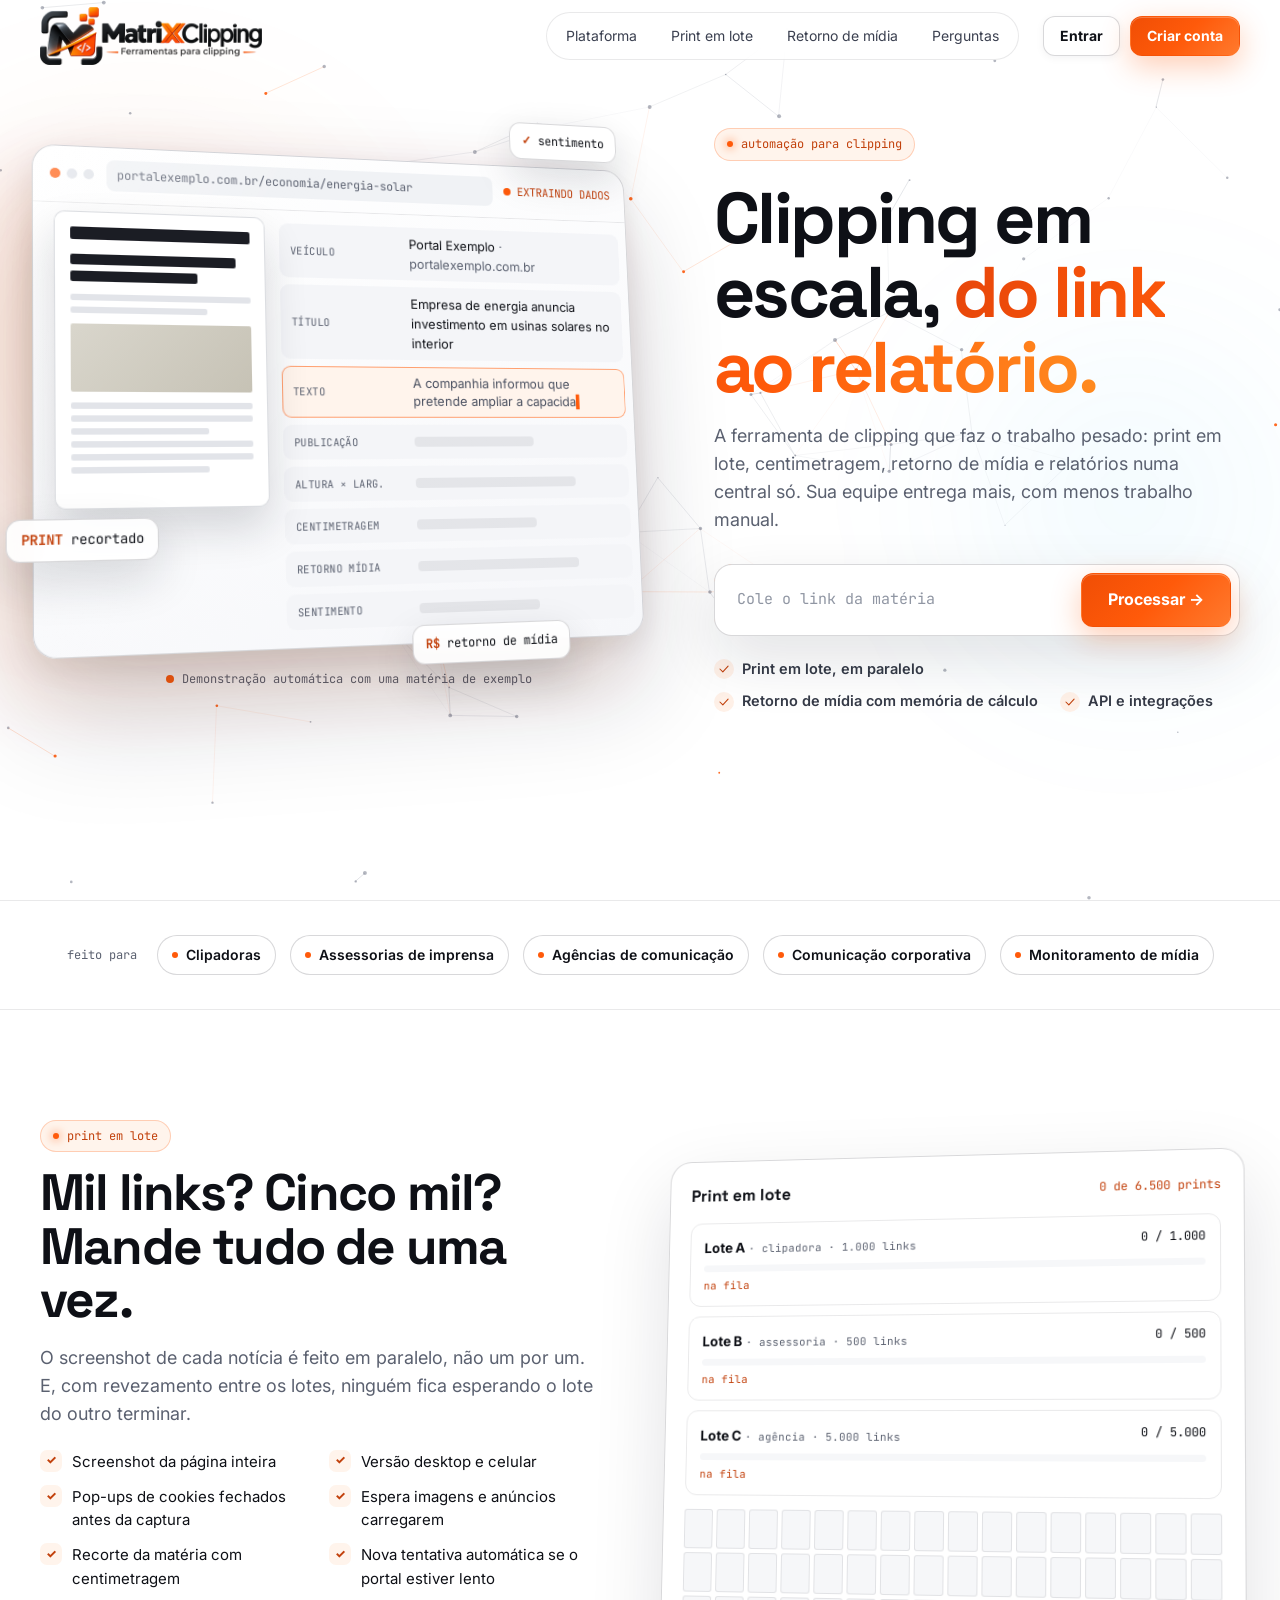
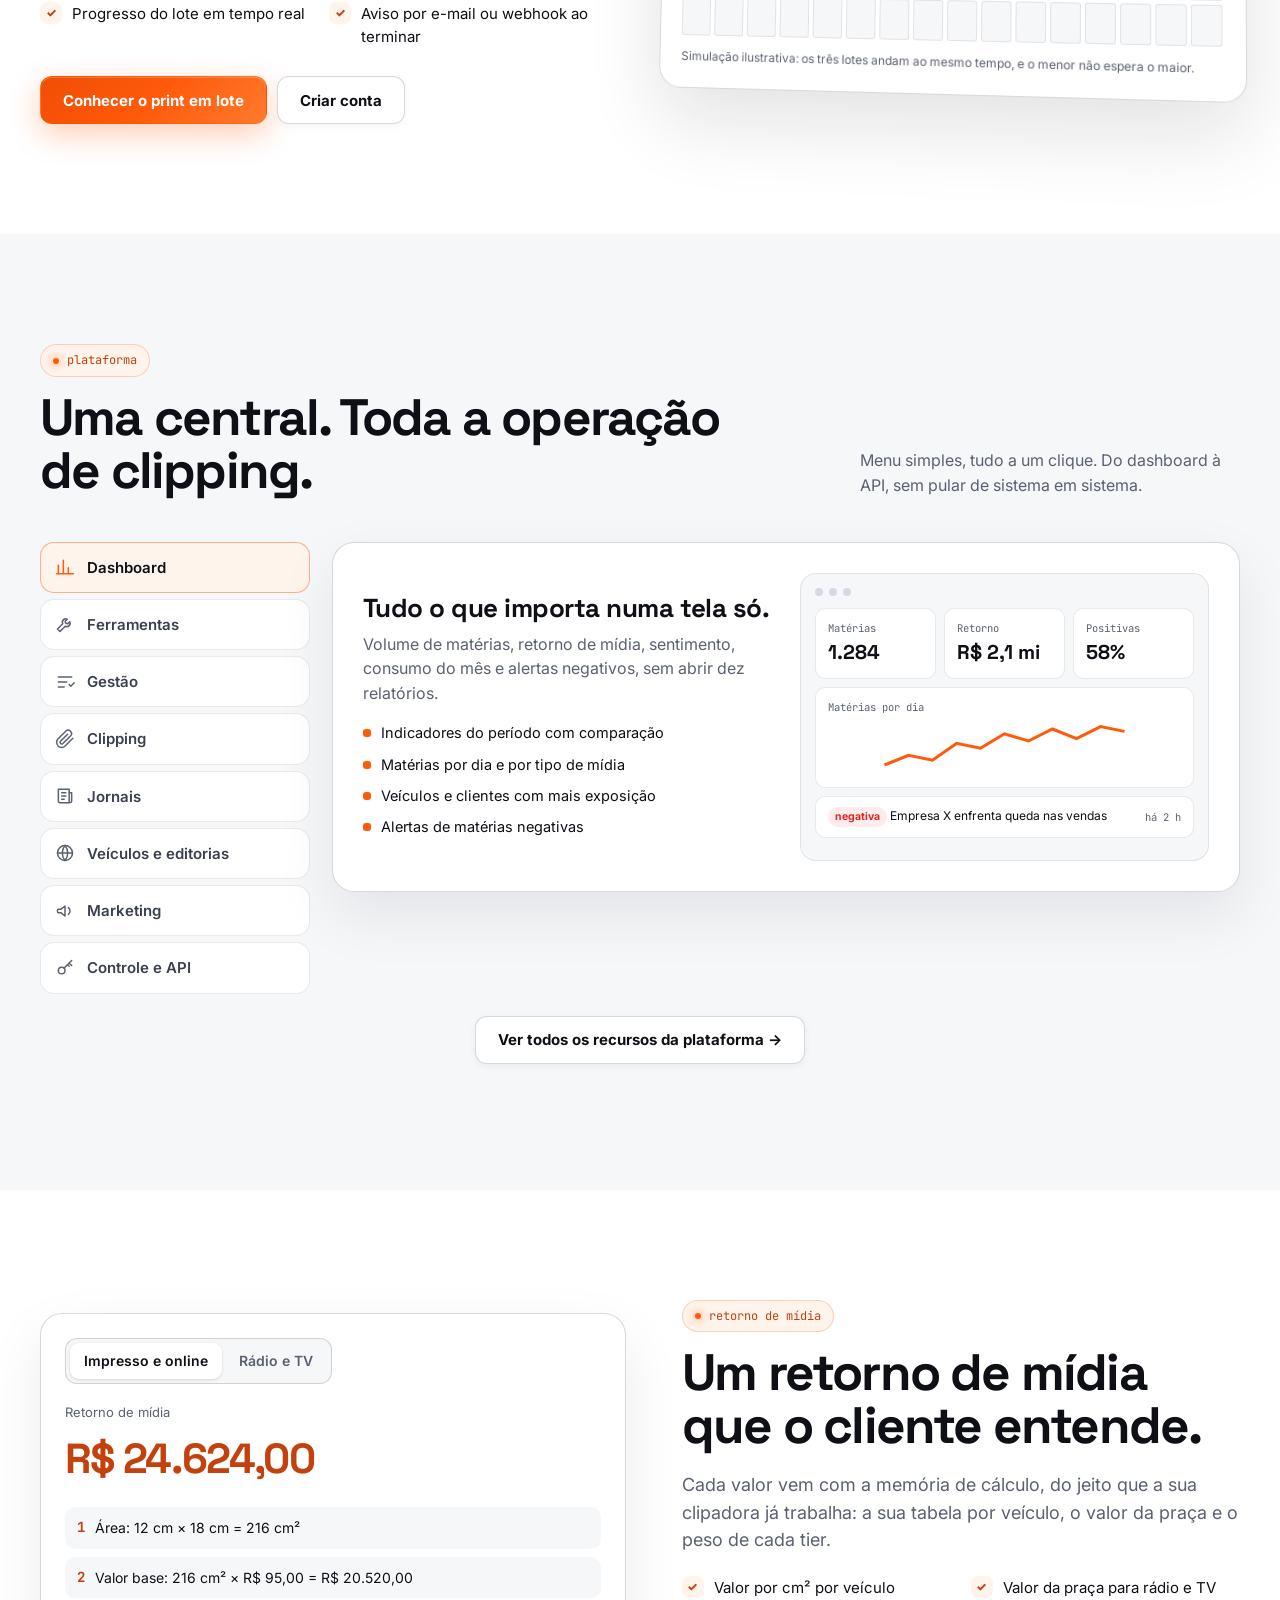
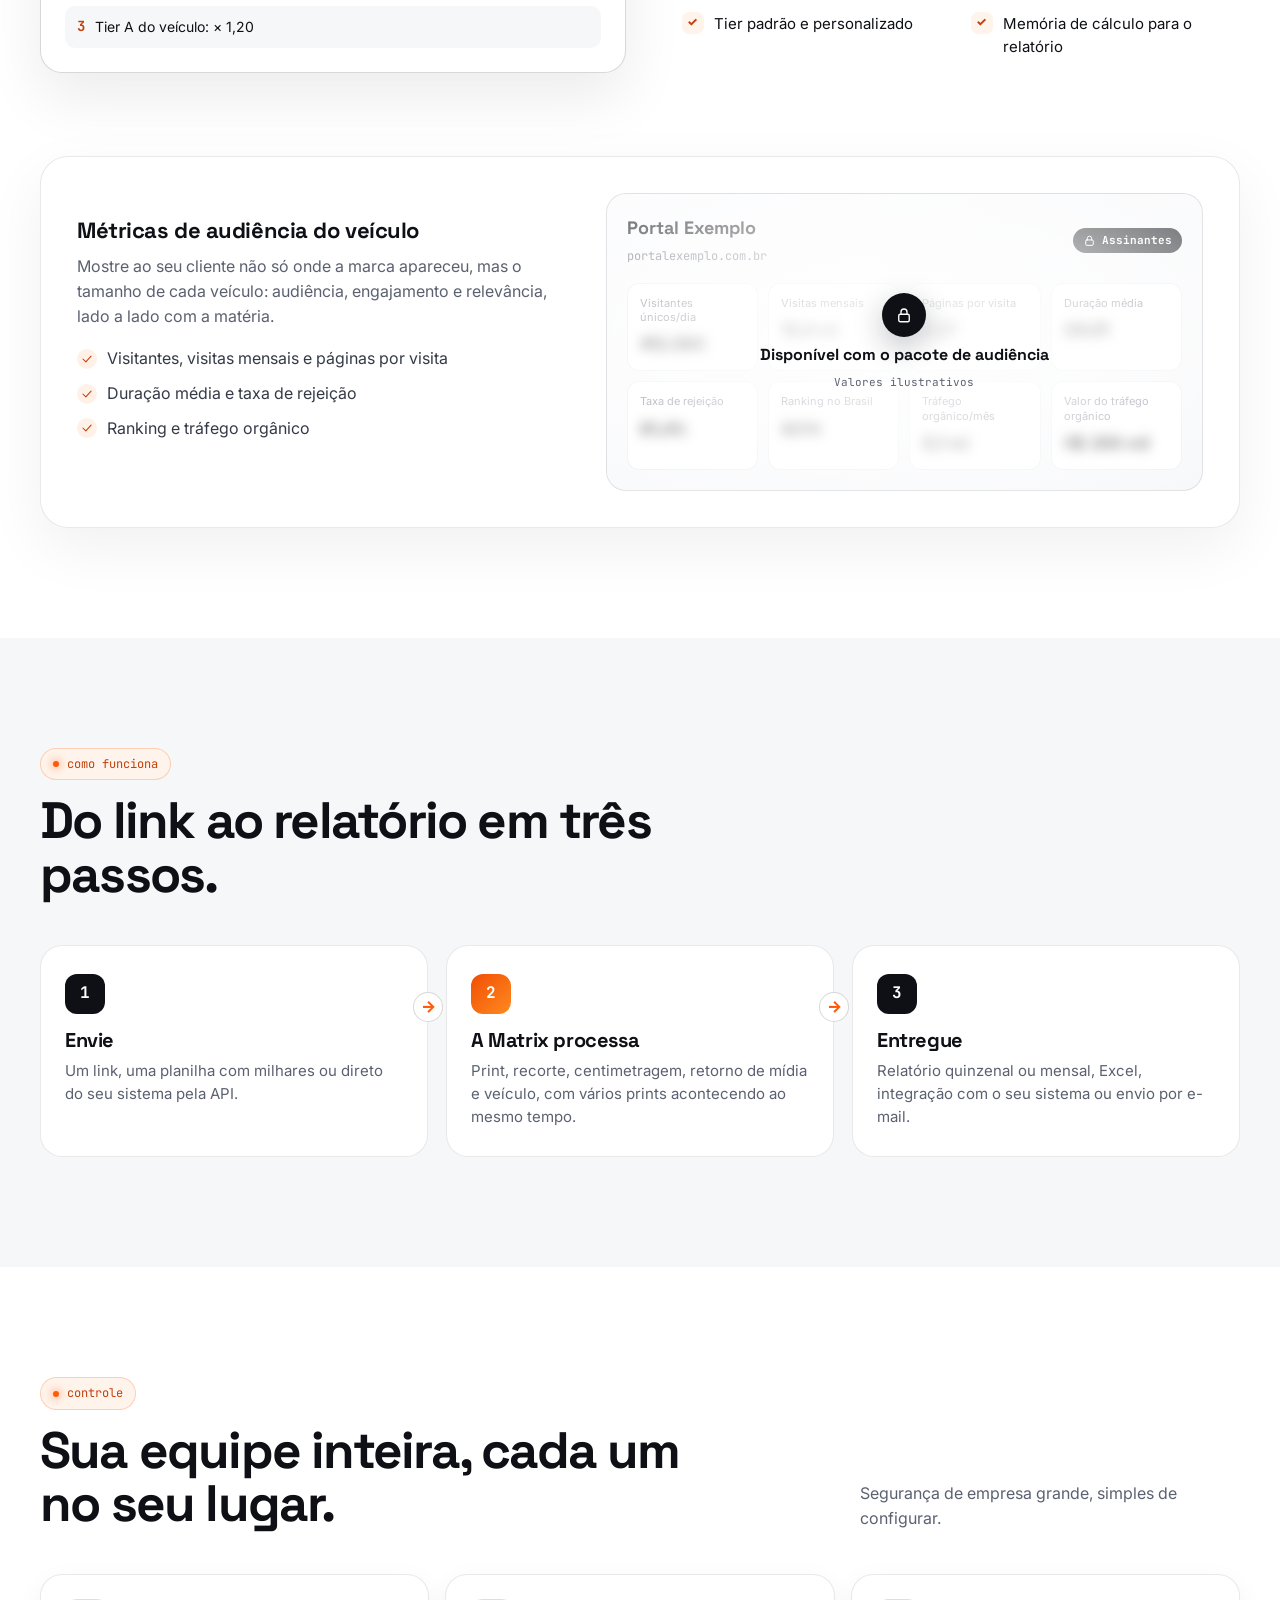
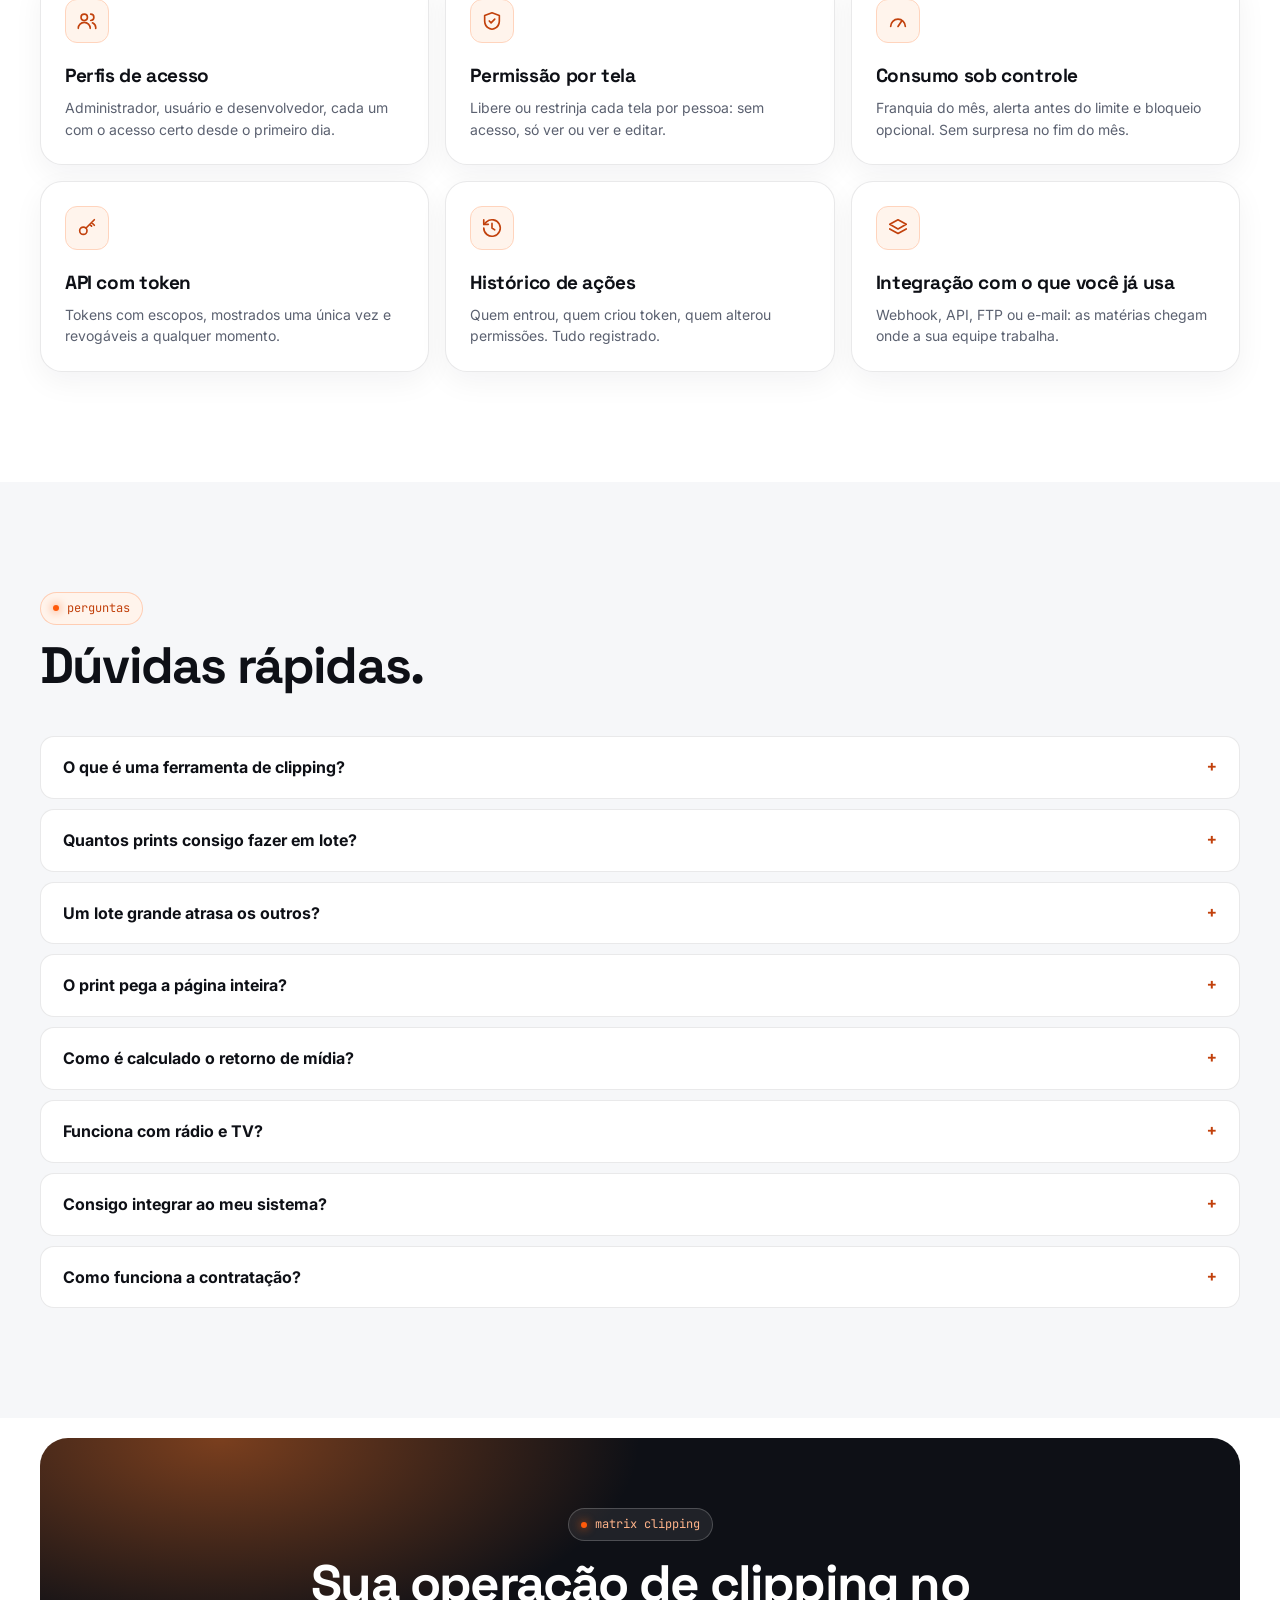
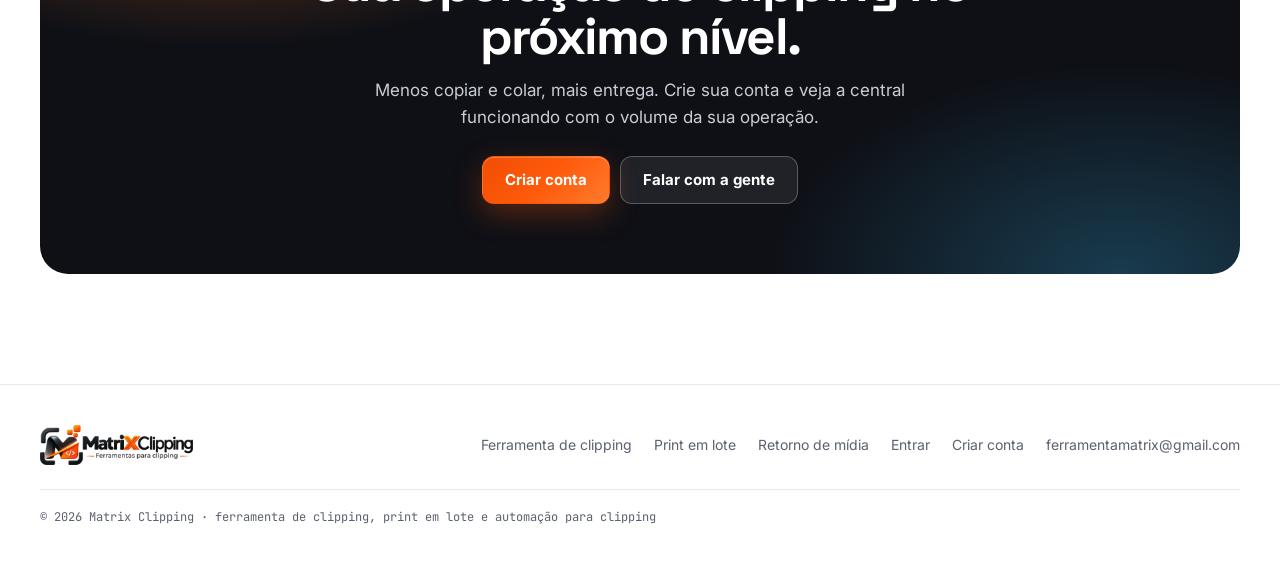
==== commit 5349050c: "Add files via upload" ====
--- a/index.html
+++ b/index.html
@@ -3,8 +3,8 @@
 <head>
 <meta charset="utf-8">
 <meta name="viewport" content="width=device-width, initial-scale=1">
-<title>Matrix Clipping | Clipping automatizado, do link ao relatório</title>
-<meta name="description" content="Plataforma para clipping: a partir do link, extrai veículo, título, texto e data, captura o print, mede a matéria, calcula o retorno de mídia, classifica o sentimento com IA e mostra as métricas do veículo.">
+<title>Ferramenta de Clipping com Print em Lote | Matrix Clipping</title>
+<meta name="description" content="Ferramenta de clipping com print em lote, screenshot de notícias, centimetragem, retorno de mídia e relatórios. Automação para clipping do link ao relatório.">
 <link rel="canonical" href="https://matrixclipping.com.br/">
 <meta name="theme-color" content="#ffffff">
 <link rel="icon" href="assets/img/favicon.ico" sizes="any">
@@ -13,25 +13,30 @@
 <meta property="og:type" content="website">
 <meta property="og:locale" content="pt_BR">
 <meta property="og:site_name" content="Matrix Clipping">
-<meta property="og:title" content="Matrix Clipping | Clipping automatizado, do link ao relatório">
-<meta property="og:description" content="Plataforma para clipping: a partir do link, extrai veículo, título, texto e data, captura o print, mede a matéria, calcula o retorno de mídia, classifica o sentimento com IA e mostra as métricas do veículo.">
+<meta property="og:title" content="Ferramenta de Clipping com Print em Lote | Matrix Clipping">
+<meta property="og:description" content="Ferramenta de clipping com print em lote, screenshot de notícias, centimetragem, retorno de mídia e relatórios. Automação para clipping do link ao relatório.">
 <meta property="og:url" content="https://matrixclipping.com.br/">
 <meta property="og:image" content="https://matrixclipping.com.br/assets/img/icon-512.png">
+<meta name="twitter:card" content="summary">
 <link rel="preconnect" href="https://fonts.googleapis.com">
 <link rel="preconnect" href="https://fonts.gstatic.com" crossorigin>
 <link href="https://fonts.googleapis.com/css2?family=Inter:wght@400;500;600;700&family=JetBrains+Mono:wght@400;700&family=Space+Grotesk:wght@400;500;700&display=swap" rel="stylesheet">
 <link rel="stylesheet" href="assets/css/main.css">
+<script type="application/ld+json">{"@context": "https://schema.org", "@type": "Organization", "name": "Matrix Clipping", "url": "https://matrixclipping.com.br", "logo": "https://matrixclipping.com.br/assets/img/icon-512.png", "email": "ferramentamatrix@gmail.com"}</script>
+<script type="application/ld+json">{"@context": "https://schema.org", "@type": "SoftwareApplication", "name": "Matrix Clipping", "applicationCategory": "BusinessApplication", "operatingSystem": "Web", "description": "Ferramenta de clipping com print em lote, screenshot de notícias, centimetragem, retorno de mídia, relatórios e API para automação de clipping.", "url": "https://matrixclipping.com.br", "inLanguage": "pt-BR"}</script>
+<script type="application/ld+json">{"@context": "https://schema.org", "@type": "FAQPage", "mainEntity": [{"@type": "Question", "name": "O que é uma ferramenta de clipping?", "acceptedAnswer": {"@type": "Answer", "text": "É o sistema que ajuda clipadoras, assessorias e agências a encontrar, registrar e entregar as matérias em que um cliente aparece. A Matrix Clipping cuida da parte pesada: print da página, centimetragem, retorno de mídia, organização por editoria e relatórios."}}, {"@type": "Question", "name": "Quantos prints consigo fazer em lote?", "acceptedAnswer": {"@type": "Answer", "text": "Não existe um número fixo por envio. Os prints de um lote são feitos em paralelo, e a capacidade é dimensionada pelo volume da sua operação, de centenas a milhares de links."}}, {"@type": "Question", "name": "Um lote grande atrasa os outros?", "acceptedAnswer": {"@type": "Answer", "text": "Não. Os lotes andam ao mesmo tempo, com revezamento: quem mandou 500 links não espera o lote de 5.000 de outro cliente terminar."}}, {"@type": "Question", "name": "O print pega a página inteira?", "acceptedAnswer": {"@type": "Answer", "text": "Sim. O screenshot pode ser da página inteira ou da área visível, em versão desktop ou celular, e a matéria pode ser recortada com a centimetragem calculada."}}, {"@type": "Question", "name": "Como é calculado o retorno de mídia?", "acceptedAnswer": {"@type": "Answer", "text": "Para impresso e online: área em cm² × valor por cm² do veículo × tier. Para rádio e TV: valor da inserção de 30 segundos na praça, proporcional à duração, × inserções × tier. Cada resultado vem com a memória de cálculo."}}, {"@type": "Question", "name": "Funciona com rádio e TV?", "acceptedAnswer": {"@type": "Answer", "text": "Sim. Você cadastra o valor da praça para rádio e TV, calcula o retorno das inserções e envia áudio e vídeo para transcrição."}}, {"@type": "Question", "name": "Consigo integrar ao meu sistema?", "acceptedAnswer": {"@type": "Answer", "text": "Sim. A API usa token com escopos para ler matérias, executar ferramentas e consultar o consumo. O integrador também envia as matérias por webhook, FTP ou e-mail."}}, {"@type": "Question", "name": "Como funciona a contratação?", "acceptedAnswer": {"@type": "Answer", "text": "Montamos a proposta pelo volume da sua operação. Crie sua conta ou escreva para ferramentamatrix@gmail.com, e a gente mostra a central funcionando com os seus links."}}]}</script>
 </head>
 <body>
 <a class="skip-link" href="#conteudo">Ir para o conteúdo</a>
 <header class="site-header">
   <div class="container header-inner">
     <a class="logo" href="index.html" aria-label="Página inicial">
-      <img src="assets/img/logo.png" srcset="assets/img/logo.png 1x, assets/img/logo@2x.png 2x" alt="Matrix Clipping, ferramentas para clipping" width="460" height="120">
+      <img src="assets/img/logo.png" srcset="assets/img/logo.png 1x, assets/img/logo@2x.png 2x" alt="Matrix Clipping, ferramenta de clipping" width="460" height="120">
     </a>
     <nav class="nav" aria-label="Principal">
-      <a href="index.html#plataforma">Plataforma</a>
-      <a href="precos/index.html">Preços</a>
+      <a href="plataforma/index.html">Plataforma</a>
+      <a href="print-em-lote/index.html">Print em lote</a>
+      <a href="index.html#retorno">Retorno de mídia</a>
       <a href="index.html#perguntas">Perguntas</a>
     </nav>
     <div class="header-actions">
@@ -43,8 +48,9 @@
     </div>
   </div>
   <nav class="mobile-nav" id="mobileNav" aria-label="Menu móvel" hidden>
-    <a href="index.html#plataforma">Plataforma</a>
-    <a href="precos/index.html">Preços</a>
+    <a href="plataforma/index.html">Plataforma</a>
+    <a href="print-em-lote/index.html">Print em lote</a>
+    <a href="index.html#retorno">Retorno de mídia</a>
     <a href="index.html#perguntas">Perguntas</a>
     <a href="entrar/index.html">Entrar</a>
   </nav>
@@ -84,7 +90,7 @@
             <div class="row" data-field="sentimento"><dt>Sentimento</dt><dd><span class="sk"></span></dd></div>
           </dl>
         </div>
-        <span class="chip3d chip-a" aria-hidden="true"><b>IA</b> sentimento</span>
+        <span class="chip3d chip-a" aria-hidden="true"><b>✓</b> sentimento</span>
         <span class="chip3d chip-b" aria-hidden="true"><b>PRINT</b> recortado</span>
         <span class="chip3d chip-c" aria-hidden="true"><b>R$</b> retorno de mídia</span>
       </div>
@@ -92,21 +98,50 @@
     </div>
 
     <div class="pitch">
-      <span class="tag">plataforma para clipping com IA</span>
-      <h1>Clipping automatizado, <span class="grad">do link ao relatório.</span></h1>
-      <p class="sub">A Matrix Clipping lê a matéria, captura e recorta o print, mede, calcula o retorno de mídia e classifica o sentimento com IA. Sua equipe revisa e entrega.</p>
+      <span class="tag">automação para clipping</span>
+      <h1>Clipping em escala, <span class="grad">do link ao relatório.</span></h1>
+      <p class="sub">A ferramenta de clipping que faz o trabalho pesado: print em lote, centimetragem, retorno de mídia e relatórios numa central só. Sua equipe entrega mais, com menos trabalho manual.</p>
       <form class="probe-form" id="demoForm" action="processar/index.html" method="get" novalidate>
         <label class="sr-only" for="demoUrl">Link da notícia</label>
         <input id="demoUrl" name="url" type="url" inputmode="url" placeholder="Cole o link da matéria" autocomplete="off">
         <button class="btn btn-primary" type="submit">Processar →</button>
       </form>
       <ul class="highlights" aria-label="Destaques">
-        <li><svg width="16" height="16" viewBox="0 0 24 24" fill="none" stroke="currentColor" stroke-width="2.4" aria-hidden="true"><path d="m5 12 5 5 9-10"/></svg> Processamento em lote</li>
-        <li><svg width="16" height="16" viewBox="0 0 24 24" fill="none" stroke="currentColor" stroke-width="2.4" aria-hidden="true"><path d="m5 12 5 5 9-10"/></svg> Métricas de audiência do veículo</li>
-        <li><svg width="16" height="16" viewBox="0 0 24 24" fill="none" stroke="currentColor" stroke-width="2.4" aria-hidden="true"><path d="m5 12 5 5 9-10"/></svg> API para o seu sistema</li>
+        <li><svg width="16" height="16" viewBox="0 0 24 24" fill="none" stroke="currentColor" stroke-width="1.8" stroke-linecap="round" stroke-linejoin="round" aria-hidden="true"><path d="m5 12 5 5 9-10"/></svg> Print em lote, em paralelo</li>
+        <li><svg width="16" height="16" viewBox="0 0 24 24" fill="none" stroke="currentColor" stroke-width="1.8" stroke-linecap="round" stroke-linejoin="round" aria-hidden="true"><path d="m5 12 5 5 9-10"/></svg> Retorno de mídia com memória de cálculo</li>
+        <li><svg width="16" height="16" viewBox="0 0 24 24" fill="none" stroke="currentColor" stroke-width="1.8" stroke-linecap="round" stroke-linejoin="round" aria-hidden="true"><path d="m5 12 5 5 9-10"/></svg> API e integrações</li>
       </ul>
     </div>
 
+  </div>
+</section>
+
+<section class="audience" aria-label="Para quem é">
+  <div class="container">
+    <small>feito para</small>
+    <span class="chip">Clipadoras</span><span class="chip">Assessorias de imprensa</span><span class="chip">Agências de comunicação</span><span class="chip">Comunicação corporativa</span><span class="chip">Monitoramento de mídia</span>
+  </div>
+</section>
+
+<section class="section" id="print-em-lote">
+  <div class="container split">
+    <div class="reveal">
+      <span class="tag">print em lote</span>
+      <h2>Mil links? Cinco mil? Mande tudo de uma vez.</h2>
+      <p class="lead">O screenshot de cada notícia é feito em paralelo, não um por um. E, com revezamento entre os lotes, ninguém fica esperando o lote do outro terminar.</p>
+      <ul class="ticks2"><li>Screenshot da página inteira</li><li>Versão desktop e celular</li><li>Pop-ups de cookies fechados antes da captura</li><li>Espera imagens e anúncios carregarem</li><li>Recorte da matéria com centimetragem</li><li>Nova tentativa automática se o portal estiver lento</li><li>Progresso do lote em tempo real</li><li>Aviso por e-mail ou webhook ao terminar</li></ul>
+      <div class="cta-row"><a class="btn btn-primary" href="print-em-lote/index.html">Conhecer o print em lote</a><a class="btn btn-glass" href="cadastro/index.html">Criar conta</a></div>
+    </div>
+    <div class="reveal" style="transition-delay:.1s">
+      <div class="batch" data-batch aria-label="Simulação de três lotes de print processados em paralelo">
+        <div class="batch-head"><b>Print em lote</b><span class="batch-clock">0 prints</span></div>
+        <div class="lane" data-total="1000" data-c="1"><div><b>Lote A</b> <small>· clipadora · 1.000 links</small></div><span class="lane-n"></span><div class="lane-bar"><i></i></div><span class="lane-st">na fila</span></div>
+        <div class="lane" data-total="500" data-c="2"><div><b>Lote B</b> <small>· assessoria · 500 links</small></div><span class="lane-n"></span><div class="lane-bar"><i></i></div><span class="lane-st">na fila</span></div>
+        <div class="lane" data-total="5000" data-c="3"><div><b>Lote C</b> <small>· agência · 5.000 links</small></div><span class="lane-n"></span><div class="lane-bar"><i></i></div><span class="lane-st">na fila</span></div>
+        <div class="tiles" aria-hidden="true"><i></i><i></i><i></i><i></i><i></i><i></i><i></i><i></i><i></i><i></i><i></i><i></i><i></i><i></i><i></i><i></i><i></i><i></i><i></i><i></i><i></i><i></i><i></i><i></i><i></i><i></i><i></i><i></i><i></i><i></i><i></i><i></i><i></i><i></i><i></i><i></i><i></i><i></i><i></i><i></i><i></i><i></i><i></i><i></i><i></i><i></i><i></i><i></i></div>
+        <p class="batch-note">Simulação ilustrativa: os três lotes andam ao mesmo tempo, e o menor não espera o maior.</p>
+      </div>
+    </div>
   </div>
 </section>
 
@@ -115,34 +150,101 @@
     <div class="section-head reveal">
       <div>
         <span class="tag">plataforma</span>
-        <h2>A matéria completa, com o contexto que o seu cliente quer ver.</h2>
-      </div>
-      <p>Um link por vez ou uma planilha com centenas. Pelo painel ou pela API.</p>
-    </div>
-
-    <h3 class="block-title reveal">Ficha da matéria</h3>
-    <div class="cards">
-      <div class="card reveal"><div class="ico"><svg width="22" height="22" viewBox="0 0 24 24" fill="none" stroke="currentColor" stroke-width="1.8" aria-hidden="true"><path d="M4 6h16M4 10h10M4 14h16M4 18h8"/></svg></div><strong>Dados da matéria</strong><span>Veículo, título, texto limpo, autor, seção e data de publicação.</span></div>
-      <div class="card reveal" style="transition-delay:.08s"><div class="ico"><svg width="22" height="22" viewBox="0 0 24 24" fill="none" stroke="currentColor" stroke-width="1.8" aria-hidden="true"><path d="M4 8V4h4M16 4h4v4M20 16v4h-4M8 20H4v-4"/><rect x="8" y="8" width="8" height="8" rx="1"/></svg></div><strong>Print recortado</strong><span>A matéria isolada da página, sem menus e anúncios, em PDF e JPG.</span></div>
-      <div class="card reveal" style="transition-delay:.16s"><div class="ico"><svg width="22" height="22" viewBox="0 0 24 24" fill="none" stroke="currentColor" stroke-width="1.8" aria-hidden="true"><path d="M3 17 17 3l4 4L7 21z"/><path d="m7 13 2 2M10 10l2 2M13 7l2 2"/></svg></div><strong>Medidas</strong><span>Altura × largura e centimetragem equivalente para a valoração.</span></div>
-      <div class="card reveal" style="transition-delay:.24s"><div class="ico"><svg width="22" height="22" viewBox="0 0 24 24" fill="none" stroke="currentColor" stroke-width="1.8" aria-hidden="true"><path d="M4 19h16M6 15l4-4 3 3 5-6"/><path d="M15 8h3v3"/></svg></div><strong>Retorno e sentimento</strong><span>Retorno de mídia com a sua tabela e sentimento com IA, com justificativa.</span></div>
-    </div>
-
-    <div class="vehicle reveal">
+        <h2>Uma central. Toda a operação de clipping.</h2>
+      </div>
+      <p>Menu simples, tudo a um clique. Do dashboard à API, sem pular de sistema em sistema.</p>
+    </div>
+    <div class="reveal">
+      <div class="explorer" data-tabs data-auto="6500">
+        <div class="ex-tabs" role="tablist" aria-label="Áreas da plataforma">
+<button type="button" role="tab" data-tab="dash" class="on" aria-selected="true"><svg width="22" height="22" viewBox="0 0 24 24" fill="none" stroke="currentColor" stroke-width="1.8" stroke-linecap="round" stroke-linejoin="round" aria-hidden="true"><path d="M4 20V10M10 20V4M16 20v-7M22 20H2"/></svg><span>Dashboard</span></button>
+<button type="button" role="tab" data-tab="ferr" class="" aria-selected="false"><svg width="22" height="22" viewBox="0 0 24 24" fill="none" stroke="currentColor" stroke-width="1.8" stroke-linecap="round" stroke-linejoin="round" aria-hidden="true"><path d="M14.7 6.3a4 4 0 0 0-5.4 5.4L3 18l3 3 6.3-6.3a4 4 0 0 0 5.4-5.4l-2.5 2.5-2.4-.6-.6-2.4z"/></svg><span>Ferramentas</span></button>
+<button type="button" role="tab" data-tab="gest" class="" aria-selected="false"><svg width="22" height="22" viewBox="0 0 24 24" fill="none" stroke="currentColor" stroke-width="1.8" stroke-linecap="round" stroke-linejoin="round" aria-hidden="true"><path d="M4 6h16M4 12h10M4 18h7"/><path d="M17 15l2 2 4-4"/></svg><span>Gestão</span></button>
+<button type="button" role="tab" data-tab="clip" class="" aria-selected="false"><svg width="22" height="22" viewBox="0 0 24 24" fill="none" stroke="currentColor" stroke-width="1.8" stroke-linecap="round" stroke-linejoin="round" aria-hidden="true"><path d="M21.4 11.1l-9.2 9.2a6 6 0 0 1-8.5-8.5l9.2-9.2a4 4 0 0 1 5.7 5.7l-9.2 9.2a2 2 0 0 1-2.8-2.8l8.5-8.5"/></svg><span>Clipping</span></button>
+<button type="button" role="tab" data-tab="jorn" class="" aria-selected="false"><svg width="22" height="22" viewBox="0 0 24 24" fill="none" stroke="currentColor" stroke-width="1.8" stroke-linecap="round" stroke-linejoin="round" aria-hidden="true"><path d="M4 4h13v16H6a2 2 0 0 1-2-2z"/><path d="M17 8h3v10a2 2 0 0 1-2 2"/><path d="M8 8h5M8 12h5M8 16h3"/></svg><span>Jornais</span></button>
+<button type="button" role="tab" data-tab="vei" class="" aria-selected="false"><svg width="22" height="22" viewBox="0 0 24 24" fill="none" stroke="currentColor" stroke-width="1.8" stroke-linecap="round" stroke-linejoin="round" aria-hidden="true"><circle cx="12" cy="12" r="9"/><path d="M3 12h18M12 3a14 14 0 0 1 0 18M12 3a14 14 0 0 0 0 18"/></svg><span>Veículos e editorias</span></button>
+<button type="button" role="tab" data-tab="mkt" class="" aria-selected="false"><svg width="22" height="22" viewBox="0 0 24 24" fill="none" stroke="currentColor" stroke-width="1.8" stroke-linecap="round" stroke-linejoin="round" aria-hidden="true"><path d="M3 11v2a1 1 0 0 0 1 1h3l5 4V6L7 10H4a1 1 0 0 0-1 1z"/><path d="M16 8a5 5 0 0 1 0 8"/></svg><span>Marketing</span></button>
+<button type="button" role="tab" data-tab="ctrl" class="" aria-selected="false"><svg width="22" height="22" viewBox="0 0 24 24" fill="none" stroke="currentColor" stroke-width="1.8" stroke-linecap="round" stroke-linejoin="round" aria-hidden="true"><circle cx="8" cy="15" r="4"/><path d="M11 12l9-9M17 6l3 3M15 8l2 2"/></svg><span>Controle e API</span></button>
+        </div>
+        <div>
+<div class="ex-panel" role="tabpanel" data-panel="dash">
+          <div><h3>Tudo o que importa numa tela só.</h3><p>Volume de matérias, retorno de mídia, sentimento, consumo do mês e alertas negativos, sem abrir dez relatórios.</p><ul class="ex-list"><li><span>Indicadores do período com comparação</span></li><li><span>Matérias por dia e por tipo de mídia</span></li><li><span>Veículos e clientes com mais exposição</span></li><li><span>Alertas de matérias negativas</span></li></ul></div>
+          <div class="mock" aria-hidden="true"><div class="mock-bar"><i></i><i></i><i></i></div><div class="mock-grid"><div class="mock-card"><small>Matérias</small><div class="mock-k">1.284</div></div><div class="mock-card"><small>Retorno</small><div class="mock-k">R$ 2,1 mi</div></div><div class="mock-card"><small>Positivas</small><div class="mock-k">58%</div></div></div><div class="mock-card"><small>Matérias por dia</small><svg viewBox="0 0 200 50" style="width:100%;height:60px"><polyline points="0,40 20,32 40,36 60,22 80,26 100,14 120,20 140,10 160,18 180,8 200,12" fill="none" stroke="#ff5a0a" stroke-width="2.5"/></svg></div><div class="mock-card mock-row"><span><span class="mock-tag bad">negativa</span> Empresa X enfrenta queda nas vendas</span><small>há 2 h</small></div></div>
+        </div>
+<div class="ex-panel" role="tabpanel" data-panel="ferr" hidden>
+          <div><h3>As tarefas repetitivas, resolvidas em segundos.</h3><p>Cinco ferramentas lado a lado, com histórico de tudo o que a equipe executou.</p><ul class="ex-list"><li><span><b>Informações do veículo</b> a partir do link</span></li><li><span><b>Captura de print</b> desktop e celular</span></li><li><span><b>Recorte de print</b> com centimetragem</span></li><li><span><b>Retorno de mídia</b> com memória de cálculo</span></li><li><span><b>Upload com transcrição</b> de áudio e vídeo</span></li></ul></div>
+          <div class="mock" aria-hidden="true"><div class="mock-bar"><i></i><i></i><i></i></div><div class="mock-card"><small>Retorno de mídia</small><div class="mock-k" style="color:#c2410c">R$ 24.624,00</div></div><div class="mock-card"><small>1</small> Área: 12 cm × 18 cm = 216 cm²</div><div class="mock-card"><small>2</small> Valor base: 216 cm² × R$ 95,00</div><div class="mock-card"><small>3</small> Tier A: × 1,20</div></div>
+        </div>
+<div class="ex-panel" role="tabpanel" data-panel="gest" hidden>
+          <div><h3>Padronize e entregue com cara de agência grande.</h3><p>Ajuste centenas de títulos de uma vez, com prévia antes de gravar, e monte relatórios quinzenais e mensais prontos para enviar.</p><ul class="ex-list"><li><span>Ajuste de títulos em lote</span></li><li><span>Studio de relatório quinzenal e mensal</span></li><li><span>Destaques, veículos e sentimento do período</span></li><li><span>PDF pronto para o cliente</span></li></ul></div>
+          <div class="mock" aria-hidden="true"><div class="mock-bar"><i></i><i></i><i></i></div><div class="mock-card"><small>antes</small><div style="text-decoration:line-through;color:#8a90a0">EMPRESA X ANUNCIA NOVA FÁBRICA - Portal Y</div><small>depois</small><div><b>Empresa X anuncia nova fábrica</b></div></div><div class="mock-card mock-row"><b>Relatório mensal · Cliente X</b><span class="mock-tag ok">gerado</span></div><div class="mock-card mock-row"><b>Relatório quinzenal · Cliente Y</b><span class="mock-tag">rascunho</span></div></div>
+        </div>
+<div class="ex-panel" role="tabpanel" data-panel="clip" hidden>
+          <div><h3>Seus clientes monitorados, organizados e integrados.</h3><p>Cadastre clientes e termos de busca, envie as matérias automaticamente para outros sistemas e organize os colunistas.</p><ul class="ex-list"><li><span>Cadastro de clientes e termos monitorados</span></li><li><span>Integrador por webhook, API, FTP e e-mail</span></li><li><span>Colunistas por veículo e editoria</span></li></ul></div>
+          <div class="mock" aria-hidden="true"><div class="mock-bar"><i></i><i></i><i></i></div><div class="mock-card mock-row"><b>Cliente X</b><small>12 termos</small><span class="mock-tag ok">ativo</span></div><div class="mock-card mock-row"><b>Cliente Y</b><small>8 termos</small><span class="mock-tag ok">ativo</span></div><div class="mock-card mock-row"><span>Webhook · sistema interno</span><span class="mock-tag ok">enviando</span></div><div class="mock-card mock-row"><span>FTP · arquivo diário</span><span class="mock-tag mute">às 7h</span></div></div>
+        </div>
+<div class="ex-panel" role="tabpanel" data-panel="jorn" hidden>
+          <div><h3>A banca do dia, aberta na sua tela.</h3><p>Jornais do dia com manchete e número de páginas, e as capas lado a lado para a leitura da manhã.</p><ul class="ex-list"><li><span>Jornais do dia por praça</span></li><li><span>Capa do dia em grade</span></li><li><span>Navegação pelas páginas da edição</span></li><li><span>Histórico dos últimos dias</span></li></ul></div>
+          <div class="mock" aria-hidden="true"><div class="mock-bar"><i></i><i></i><i></i></div><div class="mock-grid"><div class="mock-cover"><b>Diário Exemplo</b><i class="ph"></i><i></i><i></i><i></i></div><div class="mock-cover"><b>Gazeta Modelo</b><i class="ph"></i><i></i><i></i><i></i></div><div class="mock-cover"><b>Folha Demo</b><i class="ph"></i><i></i><i></i><i></i></div><div class="mock-cover"><b>Tribuna Teste</b><i class="ph"></i><i></i><i></i><i></i></div><div class="mock-cover"><b>Correio Ficção</b><i class="ph"></i><i></i><i></i><i></i></div><div class="mock-cover"><b>Jornal Amostra</b><i class="ph"></i><i></i><i></i><i></i></div></div></div>
+        </div>
+<div class="ex-panel" role="tabpanel" data-panel="vei" hidden>
+          <div><h3>Cada veículo com o peso certo.</h3><p>Fontes por tipo de mídia, tiers padrão e personalizados, valor da praça para rádio e TV, e uma tela única de editorias com filtro por mídia.</p><ul class="ex-list"><li><span>Fontes: online, impresso, rádio, TV e redes sociais</span></li><li><span>Tier padrão e tier personalizado</span></li><li><span>Valor da praça para rádio e TV</span></li><li><span>Editorias com filtro por mídia e sentimento</span></li></ul></div>
+          <div class="mock" aria-hidden="true"><div class="mock-bar"><i></i><i></i><i></i></div><div class="mock-card mock-row"><b>Portal Exemplo</b><small>online · SP</small><span class="mock-tag">Tier A</span></div><div class="mock-card mock-row"><b>Rádio Modelo FM</b><small>rádio · RJ</small><span class="mock-tag">Tier B</span></div><div class="mock-card mock-row"><b>Política</b><small>48 matérias</small><span class="mock-tag bad">3 negativas</span></div><div class="mock-card mock-row"><b>Economia</b><small>31 matérias</small><span class="mock-tag ok">0 negativas</span></div></div>
+        </div>
+<div class="ex-panel" role="tabpanel" data-panel="mkt" hidden>
+          <div><h3>Comunique o seu resultado.</h3><p>Templates de e-mail, relatório e landing page, envios para grupos de contatos e acompanhamento de aberturas.</p><ul class="ex-list"><li><span>Templates padrão e da sua empresa</span></li><li><span>Grupos de e-mail</span></li><li><span>Envio de landing page com agendamento</span></li><li><span>Envios e aberturas por campanha</span></li></ul></div>
+          <div class="mock" aria-hidden="true"><div class="mock-bar"><i></i><i></i><i></i></div><div class="mock-card"><small>Campanha · resultados do trimestre</small><div class="mock-row" style="margin-top:6px"><span>Enviados <b>420</b></span><span>Aberturas <b>263</b></span><span class="mock-tag ok">63%</span></div><div class="bar"><i style="width:63%"></i></div></div><div class="mock-card mock-row"><b>Template · Relatório mensal</b><span class="mock-tag mute">e-mail</span></div></div>
+        </div>
+<div class="ex-panel" role="tabpanel" data-panel="ctrl" hidden>
+          <div><h3>Cada pessoa vê só o que deve ver.</h3><p>Perfis de acesso, liberação de telas por usuário, limite de consumo com alerta e API com token para integrar ao seu sistema.</p><ul class="ex-list"><li><span>Perfis: administrador, usuário e desenvolvedor</span></li><li><span>Permissão por tela: sem acesso, ver ou editar</span></li><li><span>Limite de consumo com alerta e bloqueio</span></li><li><span>Token da API com escopos e histórico de uso</span></li></ul></div>
+          <div class="mock" aria-hidden="true"><div class="mock-bar"><i></i><i></i><i></i></div><table class="mock-perm"><tr><th>Tela</th><th>Admin</th><th>Usuário</th><th>Dev</th></tr><tr><td>Ferramentas</td><td>editar</td><td>editar</td><td>editar</td></tr><tr><td>Usuários</td><td>editar</td><td>—</td><td>—</td></tr><tr><td>Token da API</td><td>editar</td><td>—</td><td>editar</td></tr></table><pre class="mock-code" style="margin-top:8px"><span class="k">GET</span> /v1/materias
+Authorization: Bearer <span class="s">mc_live_…</span></pre></div>
+        </div>
+        </div>
+      </div>
+    </div>
+    <p class="reveal" style="margin-top:22px;text-align:center"><a class="btn btn-glass" href="plataforma/index.html">Ver todos os recursos da plataforma →</a></p>
+  </div>
+</section>
+
+<section class="section" id="retorno">
+  <div class="container">
+    <div class="split rev">
+      <div class="reveal"><div class="calc" data-tabs>
+        <div class="seg" role="tablist" aria-label="Tipo de mídia">
+          <button type="button" role="tab" data-tab="imp" class="on" aria-selected="true">Impresso e online</button>
+          <button type="button" role="tab" data-tab="rtv" aria-selected="false">Rádio e TV</button>
+        </div>
+        <div data-panel="imp">
+          <div class="calc-total"><small>Retorno de mídia</small><b>R$ 24.624,00</b></div>
+          <ol><li>Área: 12 cm × 18 cm = 216 cm²</li><li>Valor base: 216 cm² × R$ 95,00 = R$ 20.520,00</li><li>Tier A do veículo: × 1,20</li></ol>
+        </div>
+        <div data-panel="rtv" hidden>
+          <div class="calc-total"><small>Retorno de mídia</small><b>R$ 10.400,00</b></div>
+          <ol><li>Valor de 30s na praça: R$ 2.600,00</li><li>Proporcional a 60s: R$ 2.600,00 × 60/30 = R$ 5.200,00</li><li>Inserções: × 2</li><li>Tier padrão: × 1,00</li></ol>
+        </div>
+      </div></div>
+      <div class="reveal" style="transition-delay:.1s">
+        <span class="tag">retorno de mídia</span>
+        <h2>Um retorno de mídia que o cliente entende.</h2>
+        <p class="lead">Cada valor vem com a memória de cálculo, do jeito que a sua clipadora já trabalha: a sua tabela por veículo, o valor da praça e o peso de cada tier.</p>
+        <ul class="ticks2"><li>Valor por cm² por veículo</li><li>Valor da praça para rádio e TV</li><li>Tier padrão e personalizado</li><li>Memória de cálculo para o relatório</li></ul>
+      </div>
+    </div>
+    <div style="margin-top:70px"><div class="vehicle reveal">
       <div class="vehicle-copy">
-        <h3 class="block-title" style="margin:0">Métricas do veículo</h3>
+        <h3 class="block-title" style="margin:0">Métricas de audiência do veículo</h3>
         <p>Mostre ao seu cliente não só onde a marca apareceu, mas o tamanho de cada veículo: audiência, engajamento e relevância, lado a lado com a matéria.</p>
         <ul class="ticks">
-          <li><svg width="16" height="16" viewBox="0 0 24 24" fill="none" stroke="currentColor" stroke-width="2.4" aria-hidden="true"><path d="m5 12 5 5 9-10"/></svg> Visitantes, visitas mensais e páginas por visita</li>
-          <li><svg width="16" height="16" viewBox="0 0 24 24" fill="none" stroke="currentColor" stroke-width="2.4" aria-hidden="true"><path d="m5 12 5 5 9-10"/></svg> Duração média e taxa de rejeição</li>
-          <li><svg width="16" height="16" viewBox="0 0 24 24" fill="none" stroke="currentColor" stroke-width="2.4" aria-hidden="true"><path d="m5 12 5 5 9-10"/></svg> Ranking e tráfego orgânico</li>
+          <li><svg width="16" height="16" viewBox="0 0 24 24" fill="none" stroke="currentColor" stroke-width="1.8" stroke-linecap="round" stroke-linejoin="round" aria-hidden="true"><path d="m5 12 5 5 9-10"/></svg> Visitantes, visitas mensais e páginas por visita</li>
+          <li><svg width="16" height="16" viewBox="0 0 24 24" fill="none" stroke="currentColor" stroke-width="1.8" stroke-linecap="round" stroke-linejoin="round" aria-hidden="true"><path d="m5 12 5 5 9-10"/></svg> Duração média e taxa de rejeição</li>
+          <li><svg width="16" height="16" viewBox="0 0 24 24" fill="none" stroke="currentColor" stroke-width="1.8" stroke-linecap="round" stroke-linejoin="round" aria-hidden="true"><path d="m5 12 5 5 9-10"/></svg> Ranking e tráfego orgânico</li>
         </ul>
-        <a class="btn btn-primary" href="cadastro/index.html">Criar conta</a>
       </div>
       <div class="vehicle-card">
         <div class="vehicle-top">
           <div><b>Portal Exemplo</b><small>portalexemplo.com.br</small></div>
-          <span class="pro"><svg width="18" height="18" viewBox="0 0 24 24" fill="none" stroke="currentColor" stroke-width="2" aria-hidden="true"><rect x="5" y="11" width="14" height="10" rx="2"/><path d="M8 11V8a4 4 0 0 1 8 0v3"/></svg> Assinantes</span>
+          <span class="pro"><svg width="18" height="18" viewBox="0 0 24 24" fill="none" stroke="currentColor" stroke-width="1.8" stroke-linecap="round" stroke-linejoin="round" aria-hidden="true"><rect x="5" y="11" width="14" height="10" rx="2"/><path d="M8 11V8a4 4 0 0 1 8 0v3"/></svg> Assinantes</span>
         </div>
         <div class="metrics locked" aria-hidden="true">
           <div class="metric"><small>Visitantes únicos/dia</small><b>412.380</b></div>
@@ -155,35 +257,30 @@
           <div class="metric"><small>Valor do tráfego orgânico</small><b>R$ 286 mil</b></div>
         </div>
         <div class="lock-overlay">
-          <span><svg width="18" height="18" viewBox="0 0 24 24" fill="none" stroke="currentColor" stroke-width="2" aria-hidden="true"><rect x="5" y="11" width="14" height="10" rx="2"/><path d="M8 11V8a4 4 0 0 1 8 0v3"/></svg></span>
-          <strong>Disponível nos planos Profissional e Agência</strong>
+          <span><svg width="18" height="18" viewBox="0 0 24 24" fill="none" stroke="currentColor" stroke-width="1.8" stroke-linecap="round" stroke-linejoin="round" aria-hidden="true"><rect x="5" y="11" width="14" height="10" rx="2"/><path d="M8 11V8a4 4 0 0 1 8 0v3"/></svg></span>
+          <strong>Disponível com o pacote de audiência</strong>
           <small>Valores ilustrativos</small>
         </div>
       </div>
-    </div>
-
-    <div class="delivery reveal">
-      <div><b>Exporte</b><span>PDF, JPG, Excel e JSON</span></div>
-      <div><b>Integre</b><span>API e webhook no seu sistema</span></div>
-      <div><b>Escale</b><span>Planilhas com centenas de links</span></div>
-      <div><b>Em breve</b><span>Dashboards com a sua marca e redes sociais</span></div>
-    </div>
-  </div>
-</section>
-
-<section class="section" id="precos">
-  <div class="container reveal">
-    <div class="section-head">
-      <div>
-        <span class="tag">preços</span>
-        <h2>Planos por volume. Sem surpresa na fatura.</h2>
-      </div>
-      <div class="billing-toggle" role="group" aria-label="Forma de cobrança">
-        <button type="button" data-billing="monthly" aria-pressed="true">Mensal</button>
-        <button type="button" data-billing="annual" aria-pressed="false">Anual <span class="save" data-discount></span></button>
-      </div>
-    </div>
-    <div class="plans" id="plans" aria-live="polite"></div>
+    </div></div>
+  </div>
+</section>
+
+<section class="section section-alt" id="como-funciona">
+  <div class="container">
+    <div class="section-head reveal"><div><span class="tag">como funciona</span><h2>Do link ao relatório em três passos.</h2></div></div>
+    <div class="flow">
+      <div class="flow-step reveal"><span class="n">1</span><h3>Envie</h3><p>Um link, uma planilha com milhares ou direto do seu sistema pela API.</p></div>
+      <div class="flow-step reveal" style="transition-delay:.08s"><span class="n">2</span><h3>A Matrix processa</h3><p>Print, recorte, centimetragem, retorno de mídia e veículo, com vários prints acontecendo ao mesmo tempo.</p></div>
+      <div class="flow-step reveal" style="transition-delay:.16s"><span class="n">3</span><h3>Entregue</h3><p>Relatório quinzenal ou mensal, Excel, integração com o seu sistema ou envio por e-mail.</p></div>
+    </div>
+  </div>
+</section>
+
+<section class="section" id="controle">
+  <div class="container">
+    <div class="section-head reveal"><div><span class="tag">controle</span><h2>Sua equipe inteira, cada um no seu lugar.</h2></div><p>Segurança de empresa grande, simples de configurar.</p></div>
+    <div class="ctrl"><div class="card reveal" style="transition-delay:0.00s"><div class="ico"><svg width="22" height="22" viewBox="0 0 24 24" fill="none" stroke="currentColor" stroke-width="1.8" stroke-linecap="round" stroke-linejoin="round" aria-hidden="true"><circle cx="9" cy="8" r="3.5"/><path d="M2.5 20a6.5 6.5 0 0 1 13 0"/><path d="M16 4.5a3.5 3.5 0 0 1 0 7M18 14a6 6 0 0 1 3.5 6"/></svg></div><strong>Perfis de acesso</strong><span>Administrador, usuário e desenvolvedor, cada um com o acesso certo desde o primeiro dia.</span></div><div class="card reveal" style="transition-delay:0.05s"><div class="ico"><svg width="22" height="22" viewBox="0 0 24 24" fill="none" stroke="currentColor" stroke-width="1.8" stroke-linecap="round" stroke-linejoin="round" aria-hidden="true"><path d="M12 3l8 3v6c0 5-3.5 8-8 9-4.5-1-8-4-8-9V6z"/><path d="m9 12 2 2 4-4"/></svg></div><strong>Permissão por tela</strong><span>Libere ou restrinja cada tela por pessoa: sem acesso, só ver ou ver e editar.</span></div><div class="card reveal" style="transition-delay:0.10s"><div class="ico"><svg width="22" height="22" viewBox="0 0 24 24" fill="none" stroke="currentColor" stroke-width="1.8" stroke-linecap="round" stroke-linejoin="round" aria-hidden="true"><path d="M4 18a8 8 0 1 1 16 0"/><path d="M12 18l4-6"/></svg></div><strong>Consumo sob controle</strong><span>Franquia do mês, alerta antes do limite e bloqueio opcional. Sem surpresa no fim do mês.</span></div><div class="card reveal" style="transition-delay:0.15s"><div class="ico"><svg width="22" height="22" viewBox="0 0 24 24" fill="none" stroke="currentColor" stroke-width="1.8" stroke-linecap="round" stroke-linejoin="round" aria-hidden="true"><circle cx="8" cy="15" r="4"/><path d="M11 12l9-9M17 6l3 3M15 8l2 2"/></svg></div><strong>API com token</strong><span>Tokens com escopos, mostrados uma única vez e revogáveis a qualquer momento.</span></div><div class="card reveal" style="transition-delay:0.20s"><div class="ico"><svg width="22" height="22" viewBox="0 0 24 24" fill="none" stroke="currentColor" stroke-width="1.8" stroke-linecap="round" stroke-linejoin="round" aria-hidden="true"><path d="M3 12a9 9 0 1 0 3-6.7L3 8"/><path d="M3 3v5h5M12 7v5l3 2"/></svg></div><strong>Histórico de ações</strong><span>Quem entrou, quem criou token, quem alterou permissões. Tudo registrado.</span></div><div class="card reveal" style="transition-delay:0.25s"><div class="ico"><svg width="22" height="22" viewBox="0 0 24 24" fill="none" stroke="currentColor" stroke-width="1.8" stroke-linecap="round" stroke-linejoin="round" aria-hidden="true"><path d="m12 3 9 5-9 5-9-5z"/><path d="m3 13 9 5 9-5"/></svg></div><strong>Integração com o que você já usa</strong><span>Webhook, API, FTP ou e-mail: as matérias chegam onde a sua equipe trabalha.</span></div></div>
   </div>
 </section>
 
@@ -191,10 +288,25 @@
   <div class="container reveal">
     <div class="section-head"><div><span class="tag">perguntas</span><h2>Dúvidas rápidas.</h2></div></div>
     <div class="faq">
-      <details><summary>O que conta como um link?</summary><p>Cada endereço de matéria processado conta como um link: extração dos dados, print, medidas, sentimento e, nos planos com esses recursos, retorno de mídia e métricas do veículo.</p></details>
-      <details><summary>Como funciona o retorno de mídia?</summary><p>Você cadastra a sua tabela de preços por veículo (por exemplo, valor por cm² ou por inserção). A plataforma mede a matéria e aplica a sua tabela automaticamente, do jeito que a sua clipadora já calcula.</p></details>
-      <details><summary>O que são as métricas do veículo?</summary><p>Indicadores de audiência e relevância de cada portal, como visitas mensais, tempo médio e ranking, exibidos junto da matéria para dar contexto ao seu cliente. Disponíveis nos planos Profissional e Agência.</p></details>
-      <details><summary>Consigo integrar ao meu sistema?</summary><p>Sim. A partir do plano Profissional você usa a API: envia o link e recebe o resultado completo em JSON. No plano Agência também há webhook a cada matéria processada.</p></details>
+      <details><summary>O que é uma ferramenta de clipping?</summary><p>É o sistema que ajuda clipadoras, assessorias e agências a encontrar, registrar e entregar as matérias em que um cliente aparece. A Matrix Clipping cuida da parte pesada: print da página, centimetragem, retorno de mídia, organização por editoria e relatórios.</p></details>
+      <details><summary>Quantos prints consigo fazer em lote?</summary><p>Não existe um número fixo por envio. Os prints de um lote são feitos em paralelo, e a capacidade é dimensionada pelo volume da sua operação, de centenas a milhares de links.</p></details>
+      <details><summary>Um lote grande atrasa os outros?</summary><p>Não. Os lotes andam ao mesmo tempo, com revezamento: quem mandou 500 links não espera o lote de 5.000 de outro cliente terminar.</p></details>
+      <details><summary>O print pega a página inteira?</summary><p>Sim. O screenshot pode ser da página inteira ou da área visível, em versão desktop ou celular, e a matéria pode ser recortada com a centimetragem calculada.</p></details>
+      <details><summary>Como é calculado o retorno de mídia?</summary><p>Para impresso e online: área em cm² × valor por cm² do veículo × tier. Para rádio e TV: valor da inserção de 30 segundos na praça, proporcional à duração, × inserções × tier. Cada resultado vem com a memória de cálculo.</p></details>
+      <details><summary>Funciona com rádio e TV?</summary><p>Sim. Você cadastra o valor da praça para rádio e TV, calcula o retorno das inserções e envia áudio e vídeo para transcrição.</p></details>
+      <details><summary>Consigo integrar ao meu sistema?</summary><p>Sim. A API usa token com escopos para ler matérias, executar ferramentas e consultar o consumo. O integrador também envia as matérias por webhook, FTP ou e-mail.</p></details>
+      <details><summary>Como funciona a contratação?</summary><p>Montamos a proposta pelo volume da sua operação. Crie sua conta ou escreva para ferramentamatrix@gmail.com, e a gente mostra a central funcionando com os seus links.</p></details>
+    </div>
+  </div>
+</section>
+
+<section class="section" style="padding-top:20px">
+  <div class="container reveal">
+    <div class="final">
+      <span class="tag" style="background:rgba(255,255,255,.08);border-color:rgba(255,255,255,.2);color:#ffb48a">matrix clipping</span>
+      <h2 style="margin-top:16px">Sua operação de clipping no próximo nível.</h2>
+      <p>Menos copiar e colar, mais entrega. Crie sua conta e veja a central funcionando com o volume da sua operação.</p>
+      <div class="cta-row"><a class="btn btn-primary" href="cadastro/index.html">Criar conta</a><a class="btn btn-glass" data-email-cta href="mailto:ferramentamatrix@gmail.com?subject=Quero%20conhecer%20a%20Matrix%20Clipping">Falar com a gente</a></div>
     </div>
   </div>
 </section>
@@ -204,17 +316,18 @@
   <div class="container">
     <div class="footer-row">
       <a class="logo" href="index.html" aria-label="Página inicial">
-        <img src="assets/img/logo.png" srcset="assets/img/logo.png 1x, assets/img/logo@2x.png 2x" alt="Matrix Clipping, ferramentas para clipping" width="460" height="120">
+        <img src="assets/img/logo.png" srcset="assets/img/logo.png 1x, assets/img/logo@2x.png 2x" alt="Matrix Clipping, ferramenta de clipping" width="460" height="120">
       </a>
       <nav class="footer-links" aria-label="Rodapé">
-        <a href="index.html#plataforma">Plataforma</a>
-        <a href="precos/index.html">Preços</a>
+        <a href="plataforma/index.html">Ferramenta de clipping</a>
+        <a href="print-em-lote/index.html">Print em lote</a>
+        <a href="index.html#retorno">Retorno de mídia</a>
         <a href="entrar/index.html">Entrar</a>
         <a href="cadastro/index.html">Criar conta</a>
         <a data-email href="#">ferramentamatrix@gmail.com</a>
       </nav>
     </div>
-    <div class="copy">© <span data-year>2026</span> Matrix Clipping · ferramentas para clipping</div>
+    <div class="copy">© <span data-year>2026</span> Matrix Clipping · ferramenta de clipping, print em lote e automação para clipping</div>
   </div>
 </footer>
 <script src="assets/js/config.js"></script>
--- a/assets/css/main.css
+++ b/assets/css/main.css
@@ -195,42 +195,9 @@
 .soon b { color: var(--text); }
 
 /* ---------- Preços ---------- */
-.billing-toggle { display: inline-flex; padding: 4px; border: 1px solid var(--line-2); border-radius: 99px; background: var(--glass); }
-.billing-toggle button { min-height: 38px; padding: 0 16px; border: 0; border-radius: 99px; background: transparent; color: var(--muted); font-weight: 700; font-size: 14px; }
-.billing-toggle button[aria-pressed="true"] { background: var(--text); color: #fff; }
-.billing-toggle .save { margin-left: 6px; color: var(--brand-ink); font-family: var(--mono); font-size: 12px; }
-.billing-toggle button[aria-pressed="true"] .save { color: #ffb48a; }
-
-.plans { display: grid; grid-template-columns: repeat(3, 1fr); gap: 18px; align-items: stretch; }
-.plan { position: relative; display: flex; flex-direction: column; padding: 30px 26px; border-radius: var(--r-lg); background: #fff; border: 1px solid var(--line); box-shadow: 0 10px 30px rgba(20,25,40,.05); }
-.plan.highlight { background: linear-gradient(170deg, #fff1e8, #ffffff 55%); border-color: transparent; box-shadow: 0 30px 80px rgba(255,90,10,.16); }
-.plan.highlight::before { content: ""; position: absolute; inset: -1px; border-radius: inherit; padding: 1.5px; background: conic-gradient(from var(--a, 0deg), var(--brand), transparent 30%, var(--brand-2) 55%, transparent 80%, var(--brand)); -webkit-mask: linear-gradient(#000 0 0) content-box, linear-gradient(#000 0 0); -webkit-mask-composite: xor; mask-composite: exclude; animation: spin 6s linear infinite; pointer-events: none; }
-.plan .badge { position: absolute; top: -12px; left: 26px; padding: 4px 10px; border-radius: 99px; background: var(--brand); color: #fff; font-family: var(--mono); font-size: 11px; font-weight: 700; text-transform: uppercase; box-shadow: 0 6px 20px var(--brand-glow); }
-.plan .tagline { margin: 4px 0 20px; color: var(--muted); font-size: 14px; }
-.price { display: flex; align-items: baseline; gap: 4px; }
-.price strong { font-family: var(--display); font-size: 50px; letter-spacing: -.045em; }
-.price span { color: var(--muted); font-size: 14px; }
-.price-sub { min-height: 20px; margin: 2px 0 18px; color: var(--muted); font-size: 12.5px; }
-.plan-facts { display: flex; gap: 22px; padding: 14px 0; margin-bottom: 18px; border-top: 1px solid var(--line); border-bottom: 1px solid var(--line); font-family: var(--mono); }
-.plan-facts small { display: block; color: var(--muted); font-size: 10.5px; text-transform: uppercase; }
-.plan-facts b { font-size: 17px; }
-.plan ul { margin: 0 0 24px; padding: 0; list-style: none; display: grid; gap: 9px; font-size: 14.5px; color: #353a47; }
-.plan li { display: flex; gap: 10px; }
-.plan li::before { content: "✓"; color: var(--brand-ink); font-weight: 800; }
-.plan .btn { margin-top: auto; }
-.plan .btn-dark { background: var(--text); color: #fff; }
-.plan .extra { margin: 12px 0 0; text-align: center; color: var(--muted); font-size: 11.5px; font-family: var(--mono); }
-.trial-band { margin-top: 18px; display: flex; flex-wrap: wrap; align-items: center; justify-content: space-between; gap: 12px; padding: 18px 22px; border-radius: var(--r); border: 1px dashed rgba(255,90,10,.45); background: #fff8f3; }
-.trial-band b { font-family: var(--display); }
-.trial-band .btn { min-height: 42px; }
+
 
 .table-wrap { overflow-x: auto; border-radius: var(--r-lg); border: 1px solid var(--line); background: #fff; }
-.compare-table { width: 100%; min-width: 640px; border-collapse: collapse; font-size: 14.5px; }
-.compare-table th, .compare-table td { padding: 13px 18px; border-bottom: 1px solid var(--line); text-align: center; }
-.compare-table th:first-child, .compare-table td:first-child { text-align: left; }
-.compare-table thead th { font-family: var(--display); font-size: 17px; }
-.compare-table thead th.hl { color: var(--brand-ink); }
-.compare-table tr.group td { background: var(--bg-2); font-family: var(--mono); font-size: 11.5px; color: var(--muted); text-transform: uppercase; }
 .yes { color: var(--brand-ink); font-weight: 800; }
 .no { color: #c3c7cf; }
 
@@ -266,7 +233,6 @@
   .pitch { order: -1; }
   .scanner { transform: rotateX(8deg); }
   .cards { grid-template-columns: 1fr 1fr; }
-  .plans { grid-template-columns: 1fr; max-width: 520px; }
 }
 @media (max-width: 820px) {
   .nav, .header-actions .btn-glass { display: none; }
@@ -454,3 +420,151 @@
 .form label, .app-form label { min-width: 0; }
 .form input:not([type="checkbox"]), .form select, .app-form input { width: 100%; min-width: 0; }
 .lock-overlay { background: radial-gradient(ellipse at center, rgba(255,255,255,.92) 0%, rgba(255,255,255,.7) 55%, rgba(255,255,255,.35) 100%); }
+
+
+/* =========================================================
+   v4 — site sem preços: lote, explorador, retorno, controle
+   ========================================================= */
+.lead { color: var(--muted); font-size: 18px; max-width: 620px; }
+.eyebrow-row { display: flex; flex-wrap: wrap; gap: 10px; justify-content: center; }
+.audience { padding: 34px 0; border-block: 1px solid var(--line); background: #fff; }
+.audience .container { display: flex; flex-wrap: wrap; align-items: center; justify-content: center; gap: 10px 14px; }
+.audience small { font-family: var(--mono); font-size: 12px; color: var(--muted); margin-right: 6px; }
+.chip { display: inline-flex; align-items: center; gap: 8px; padding: 8px 14px; border: 1px solid var(--line-2); border-radius: 99px; background: #fff; font-weight: 600; font-size: 14px; }
+.chip::before { content: ""; width: 6px; height: 6px; border-radius: 50%; background: var(--brand); }
+
+.split { display: grid; grid-template-columns: 1fr 1.05fr; gap: 56px; align-items: center; }
+.split.rev { grid-template-columns: 1.05fr 1fr; }
+.split h2 { margin: 14px 0 16px; }
+.ticks2 { margin: 22px 0 28px; padding: 0; list-style: none; display: grid; grid-template-columns: 1fr 1fr; gap: 12px 20px; }
+.ticks2 li { display: flex; gap: 10px; font-size: 15px; }
+.ticks2 li::before { content: "✓"; flex: 0 0 22px; height: 22px; display: grid; place-items: center; border-radius: 7px; background: #fff4ec; color: var(--brand-ink); font-weight: 800; font-size: 12px; }
+.cta-row { display: flex; flex-wrap: wrap; gap: 10px; }
+
+/* Lote */
+.batch { position: relative; padding: 22px; border-radius: var(--r-lg); background: #fff; border: 1px solid var(--line-2); box-shadow: 0 30px 80px rgba(15,18,30,.12); transform: perspective(1400px) rotateY(-8deg) rotateX(4deg); transition: transform .5s; }
+.batch:hover { transform: perspective(1400px) rotateY(-2deg) rotateX(1deg); }
+.batch-head { display: flex; justify-content: space-between; align-items: center; gap: 10px; margin-bottom: 16px; }
+.batch-head b { font-family: var(--display); font-size: 17px; }
+.batch-clock { font-family: var(--mono); font-size: 12px; color: var(--brand-ink); }
+.lane { display: grid; grid-template-columns: 1fr auto; gap: 6px 12px; padding: 12px 14px; border: 1px solid var(--line); border-radius: 12px; margin-bottom: 10px; transition: border-color .3s, background .3s; }
+.lane b { font-size: 14px; }
+.lane small { font-family: var(--mono); font-size: 11px; color: var(--muted); }
+.lane-n { font-family: var(--mono); font-size: 12px; text-align: right; }
+.lane-st { grid-column: 1 / -1; font-family: var(--mono); font-size: 11px; color: var(--brand-ink); }
+.lane.fin { border-color: rgba(5,150,105,.35); background: #f2fbf7; }
+.lane.fin .lane-st { color: var(--ok); }
+.lane-bar { grid-column: 1 / -1; height: 7px; border-radius: 99px; background: var(--bg-2); overflow: hidden; }
+.lane-bar i { display: block; height: 100%; width: 0; border-radius: inherit; }
+.lane[data-c="1"] .lane-bar i { background: linear-gradient(90deg, var(--brand), var(--brand-2)); }
+.lane[data-c="2"] .lane-bar i { background: #0e1016; }
+.lane[data-c="3"] .lane-bar i { background: linear-gradient(90deg, #2563eb, var(--cyan)); }
+.lane.fin .lane-bar i { background: var(--ok); }
+.tiles { display: grid; grid-template-columns: repeat(16, 1fr); gap: 4px; margin-top: 14px; }
+.tiles i { aspect-ratio: 3 / 4; border-radius: 3px; background: var(--bg-2); border: 1px solid var(--line); transition: background .25s, transform .25s; }
+.tiles i.l1 { background: #ffb68f; border-color: transparent; transform: scale(1.04); }
+.tiles i.l2 { background: #3a3f4c; border-color: transparent; }
+.tiles i.l3 { background: #8fb8ff; border-color: transparent; }
+.batch-note { margin: 12px 0 0; font-size: 12px; color: var(--muted); }
+
+/* Explorador da plataforma */
+.explorer { display: grid; grid-template-columns: 270px 1fr; gap: 22px; align-items: stretch; }
+.ex-tabs { display: grid; gap: 6px; align-content: start; }
+.ex-tabs button { display: flex; align-items: center; gap: 12px; padding: 13px 14px; border: 1px solid var(--line); border-radius: 14px; background: #fff; text-align: left; font-weight: 600; font-size: 15px; color: #3b4050; transition: border-color .2s, background .2s, transform .2s; }
+.ex-tabs button:hover { border-color: var(--line-2); transform: translateX(3px); }
+.ex-tabs button.on { border-color: rgba(255,90,10,.45); background: #fff4ec; color: var(--text); }
+.ex-tabs button svg { width: 20px; height: 20px; color: var(--muted); flex: 0 0 auto; }
+.ex-tabs button.on svg { color: var(--brand); }
+.ex-panel { padding: 30px; border: 1px solid var(--line-2); border-radius: var(--r-lg); background: #fff; box-shadow: 0 24px 60px rgba(15,18,30,.08); display: grid; grid-template-columns: 1fr 1fr; gap: 28px; align-items: center; }
+.ex-panel.enter { animation: rise .45s ease both; }
+.ex-panel h3 { font-size: 26px; margin-bottom: 10px; }
+.ex-panel p { margin: 0 0 16px; color: var(--muted); }
+.ex-list { margin: 0; padding: 0; list-style: none; display: grid; gap: 9px; }
+.ex-list li { display: flex; gap: 10px; font-size: 14.5px; }
+.ex-list li b { font-weight: 700; }
+.ex-list li::before { content: ""; flex: 0 0 8px; height: 8px; margin-top: 7px; border-radius: 3px; background: var(--brand); }
+.mock { position: relative; padding: 14px; border-radius: 16px; background: var(--bg-2); border: 1px solid var(--line); min-height: 250px; font-size: 12px; }
+.mock-bar { display: flex; gap: 6px; margin-bottom: 12px; }
+.mock-bar i { width: 8px; height: 8px; border-radius: 50%; background: #d5d9e1; }
+.mock-card { padding: 10px 12px; border-radius: 10px; background: #fff; border: 1px solid var(--line); margin-bottom: 8px; }
+.mock-row { display: flex; justify-content: space-between; align-items: center; gap: 8px; }
+.mock-k { font-family: var(--display); font-weight: 700; font-size: 20px; }
+.mock small { color: var(--muted); font-family: var(--mono); font-size: 10.5px; }
+.mock .bar { height: 6px; border-radius: 99px; background: #e8eaef; overflow: hidden; margin-top: 6px; }
+.mock .bar i { display: block; height: 100%; border-radius: inherit; background: linear-gradient(90deg, var(--brand), var(--brand-2)); }
+.mock-grid { display: grid; grid-template-columns: repeat(3, 1fr); gap: 8px; }
+.mock-cover { aspect-ratio: 3/4; border-radius: 4px; background: #fbfaf6; border: 1px solid #e3e0d6; padding: 6px; display: grid; gap: 4px; align-content: start; }
+.mock-cover b { font-family: Georgia, serif; font-size: 9px; text-align: center; border-bottom: 1px solid #1b1d24; padding-bottom: 3px; }
+.mock-cover i { height: 4px; background: #d4d1c7; border-radius: 2px; }
+.mock-cover i.ph { height: 30px; background: linear-gradient(135deg, #dcd8cc, #c8c3b4); }
+.mock-tag { display: inline-block; padding: 2px 7px; border-radius: 99px; font-size: 10.5px; font-weight: 700; background: #fff4ec; color: var(--brand-ink); }
+.mock-tag.ok { background: #e3f7ee; color: var(--ok); } .mock-tag.bad { background: #fdecec; color: var(--bad); } .mock-tag.mute { background: #eef0f3; color: #4b5563; }
+.mock-code { margin: 0; padding: 12px; border-radius: 10px; background: #0e1016; color: #e5e7eb; font: 11px/1.6 var(--mono); white-space: pre; overflow: hidden; }
+.mock-code .k { color: #ffb48a; } .mock-code .s { color: #a7f3d0; }
+.mock-perm { width: 100%; border-collapse: collapse; background: #fff; border-radius: 10px; overflow: hidden; }
+.mock-perm td, .mock-perm th { padding: 7px 8px; border-bottom: 1px solid var(--line); text-align: left; font-size: 11px; }
+.mock-perm th { font-family: var(--mono); font-size: 10px; color: var(--muted); font-weight: 400; }
+
+/* Retorno */
+.calc { padding: 24px; border-radius: var(--r-lg); background: #fff; border: 1px solid var(--line-2); box-shadow: 0 24px 60px rgba(15,18,30,.08); }
+.seg { display: inline-flex; padding: 4px; gap: 3px; border: 1px solid var(--line-2); border-radius: 12px; background: var(--bg-2); margin-bottom: 18px; }
+.seg button { min-height: 36px; padding: 0 14px; border: 0; border-radius: 9px; background: none; font-weight: 600; font-size: 14px; color: var(--muted); }
+.seg button.on { background: #fff; color: var(--text); box-shadow: 0 1px 3px rgba(15,18,30,.15); }
+.calc-total small { display: block; color: var(--muted); font-size: 13px; }
+.calc-total b { display: block; font-family: var(--display); font-size: 42px; letter-spacing: -.04em; color: var(--brand-ink); margin: 4px 0 16px; }
+.calc ol { margin: 0; padding: 0; list-style: none; display: grid; gap: 8px; counter-reset: c; }
+.calc li { counter-increment: c; display: flex; gap: 10px; padding: 10px 12px; border-radius: 10px; background: var(--bg-2); font-size: 14px; }
+.calc li::before { content: counter(c); font-family: var(--mono); font-weight: 700; color: var(--brand-ink); }
+.calc [data-panel].enter { animation: rise .4s ease both; }
+
+/* Como funciona */
+.flow { display: grid; grid-template-columns: repeat(3, 1fr); gap: 18px; position: relative; }
+.flow-step { position: relative; padding: 28px 24px; border-radius: var(--r-lg); background: #fff; border: 1px solid var(--line); }
+.flow-step .n { width: 40px; height: 40px; display: grid; place-items: center; border-radius: 12px; background: var(--text); color: #fff; font-family: var(--mono); font-weight: 700; margin-bottom: 16px; }
+.flow-step:nth-child(2) .n { background: linear-gradient(135deg, #f04e05, var(--brand-2)); }
+.flow-step h3 { margin-bottom: 8px; }
+.flow-step p { margin: 0; color: var(--muted); font-size: 15px; }
+.flow-step:not(:last-child)::after { content: "→"; position: absolute; right: -16px; top: 46px; z-index: 2; width: 30px; height: 30px; display: grid; place-items: center; border-radius: 50%; background: #fff; border: 1px solid var(--line-2); color: var(--brand); font-weight: 800; }
+
+/* Controle */
+.ctrl { display: grid; grid-template-columns: repeat(3, 1fr); gap: 16px; }
+.ctrl .card { padding: 24px; }
+
+/* Faixa final */
+.final { position: relative; overflow: hidden; padding: 70px 40px; border-radius: 28px; text-align: center; color: #fff; background: radial-gradient(600px 300px at 15% 0%, rgba(255,120,40,.45), transparent 70%), radial-gradient(500px 300px at 90% 100%, rgba(56,189,248,.25), transparent 70%), #0e1016; }
+.final h2 { color: #fff; max-width: 760px; margin: 0 auto 14px; }
+.final p { color: #c8ccd6; max-width: 560px; margin: 0 auto 26px; font-size: 17px; }
+.final .cta-row { justify-content: center; }
+.final .btn-glass { background: rgba(255,255,255,.08); border-color: rgba(255,255,255,.25); color: #fff; box-shadow: none; }
+
+/* Página de módulos (plataforma) */
+.mods { display: grid; grid-template-columns: repeat(2, 1fr); gap: 18px; }
+.mod { padding: 26px; border-radius: var(--r-lg); background: #fff; border: 1px solid var(--line); }
+.mod-h { display: flex; align-items: center; gap: 12px; margin-bottom: 12px; }
+.mod-h .ico { width: 44px; height: 44px; display: grid; place-items: center; border-radius: 12px; background: #fff4ec; color: var(--brand); }
+.mod-h h3 { font-size: 22px; }
+.mod p { margin: 0 0 14px; color: var(--muted); }
+.code-card { margin: 0; padding: 20px; border-radius: var(--r-lg); background: #0e1016; color: #e5e7eb; font: 13px/1.7 var(--mono); overflow-x: auto; white-space: pre; }
+.code-card .k { color: #ffb48a; } .code-card .s { color: #a7f3d0; } .code-card .c { color: #7c8496; }
+
+@media (max-width: 1040px) {
+  .split, .split.rev { grid-template-columns: 1fr; gap: 36px; }
+  .explorer { grid-template-columns: 1fr; }
+  .ex-tabs { grid-template-columns: repeat(4, 1fr); }
+  .ex-tabs button { justify-content: center; font-size: 13px; padding: 10px; }
+  .ex-tabs button span { display: none; }
+  .ex-panel { grid-template-columns: 1fr; }
+  .ctrl { grid-template-columns: 1fr 1fr; }
+  .batch { transform: none; }
+}
+@media (max-width: 720px) {
+  .ticks2 { grid-template-columns: 1fr; }
+  .flow, .ctrl, .mods { grid-template-columns: 1fr; }
+  .flow-step:not(:last-child)::after { display: none; }
+  .ex-panel { padding: 20px; }
+  .tiles { grid-template-columns: repeat(12, 1fr); }
+  .tiles i:nth-child(n+37) { display: none; }
+  .final { padding: 50px 22px; }
+}
+.split > *, .explorer > *, .ex-panel > * { min-width: 0; }
+[data-panel][hidden] { display: none !important; }
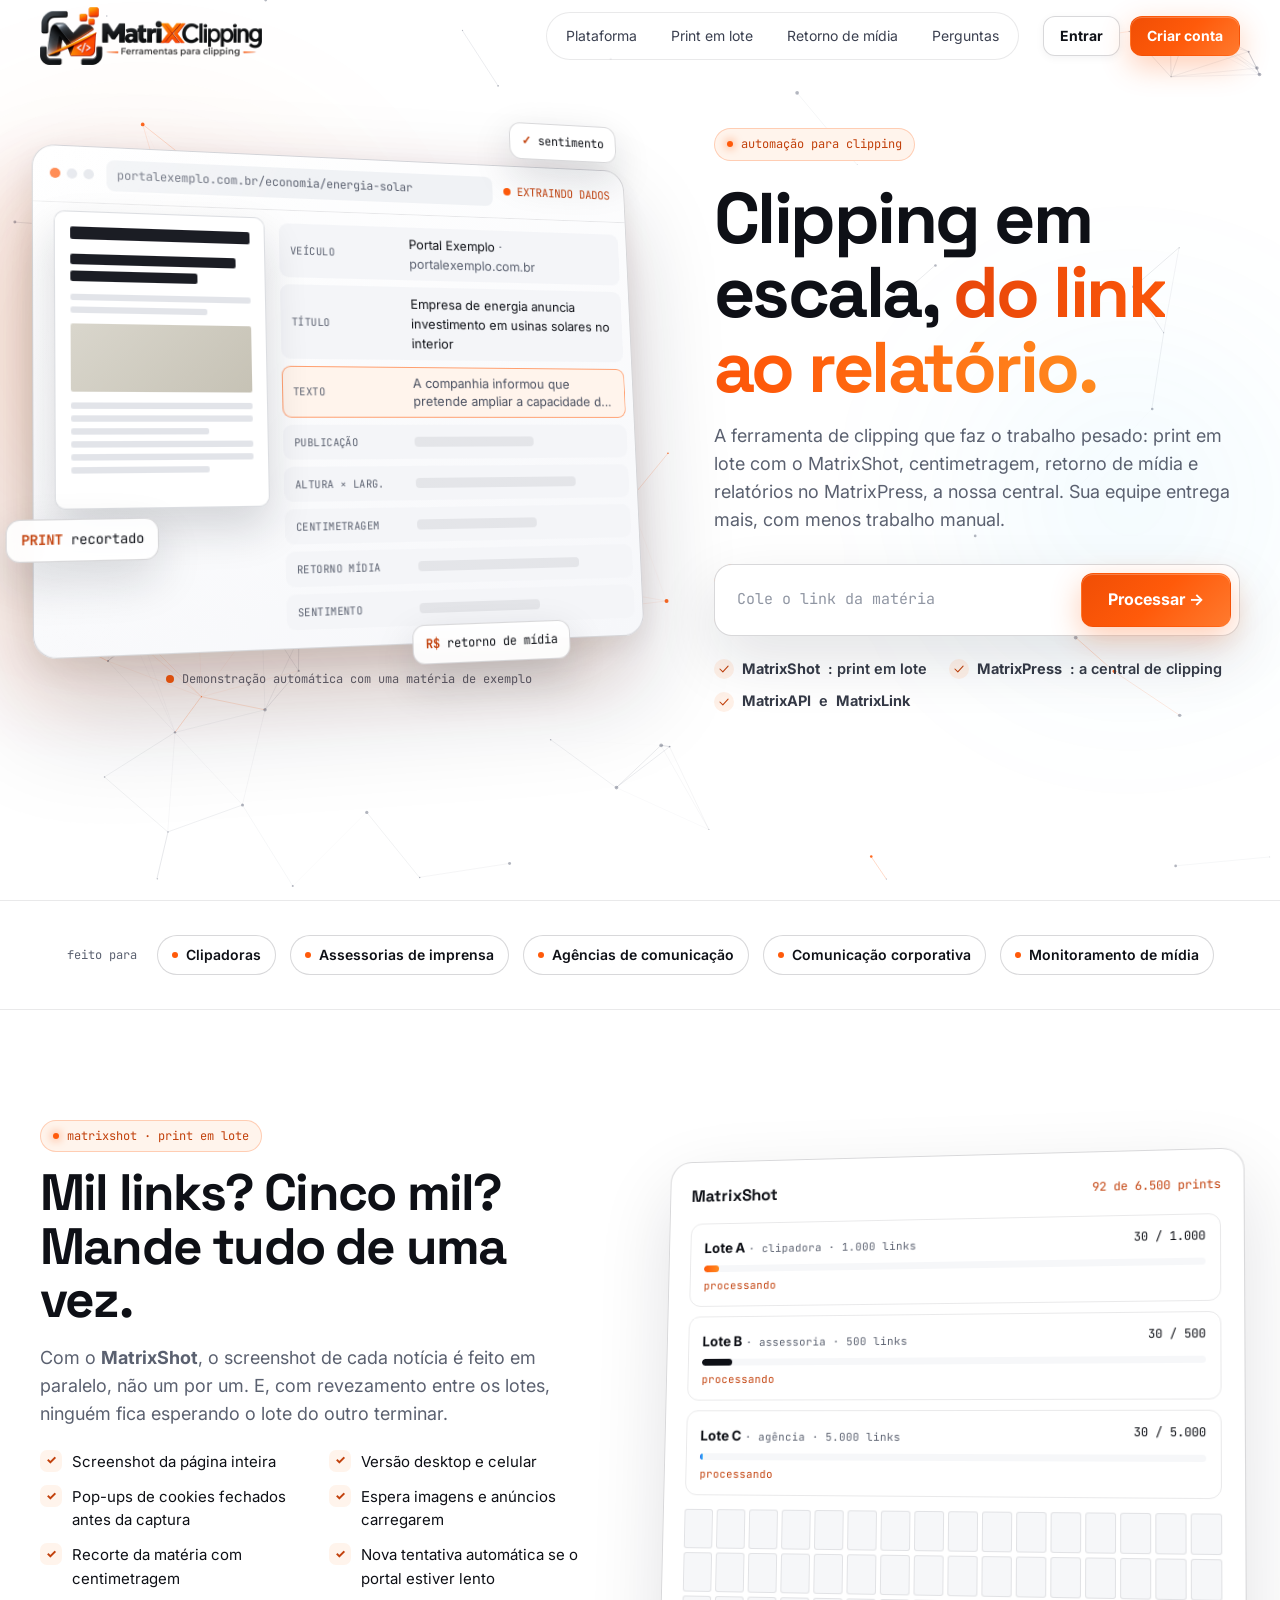
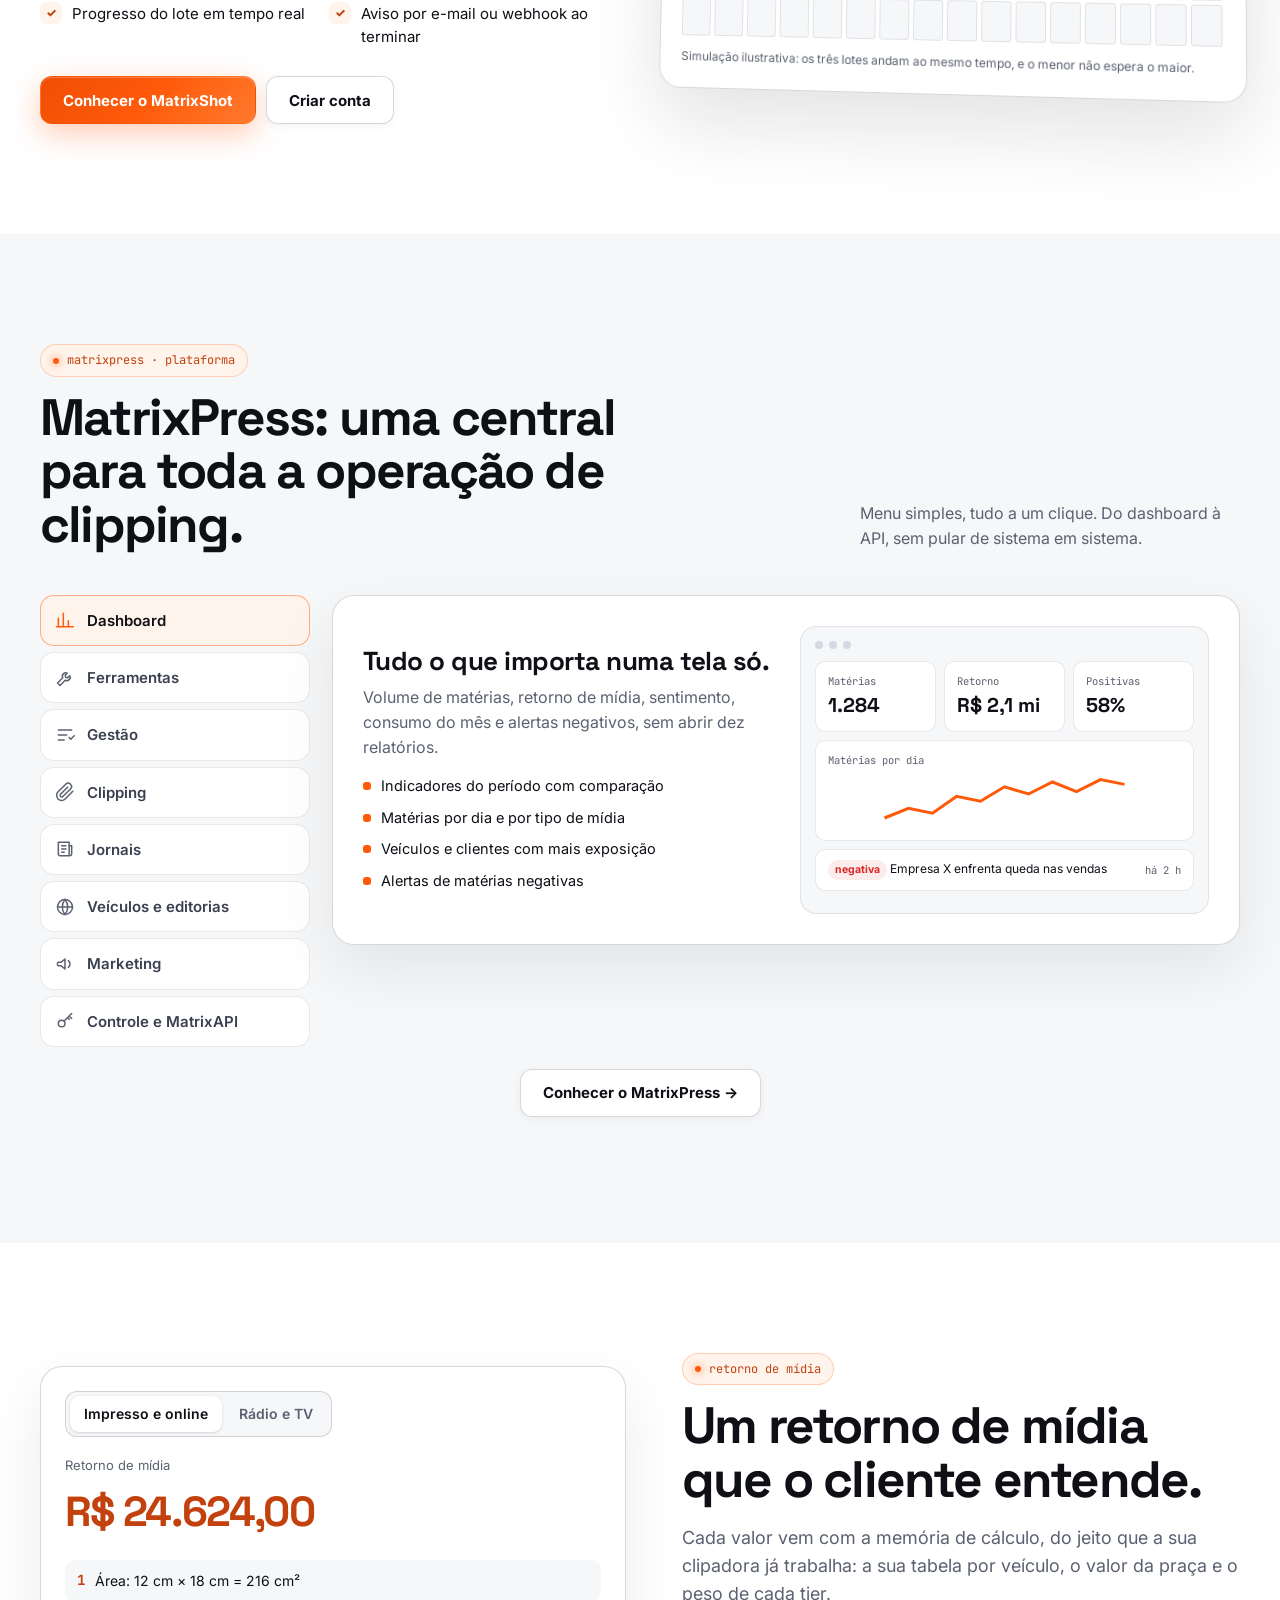
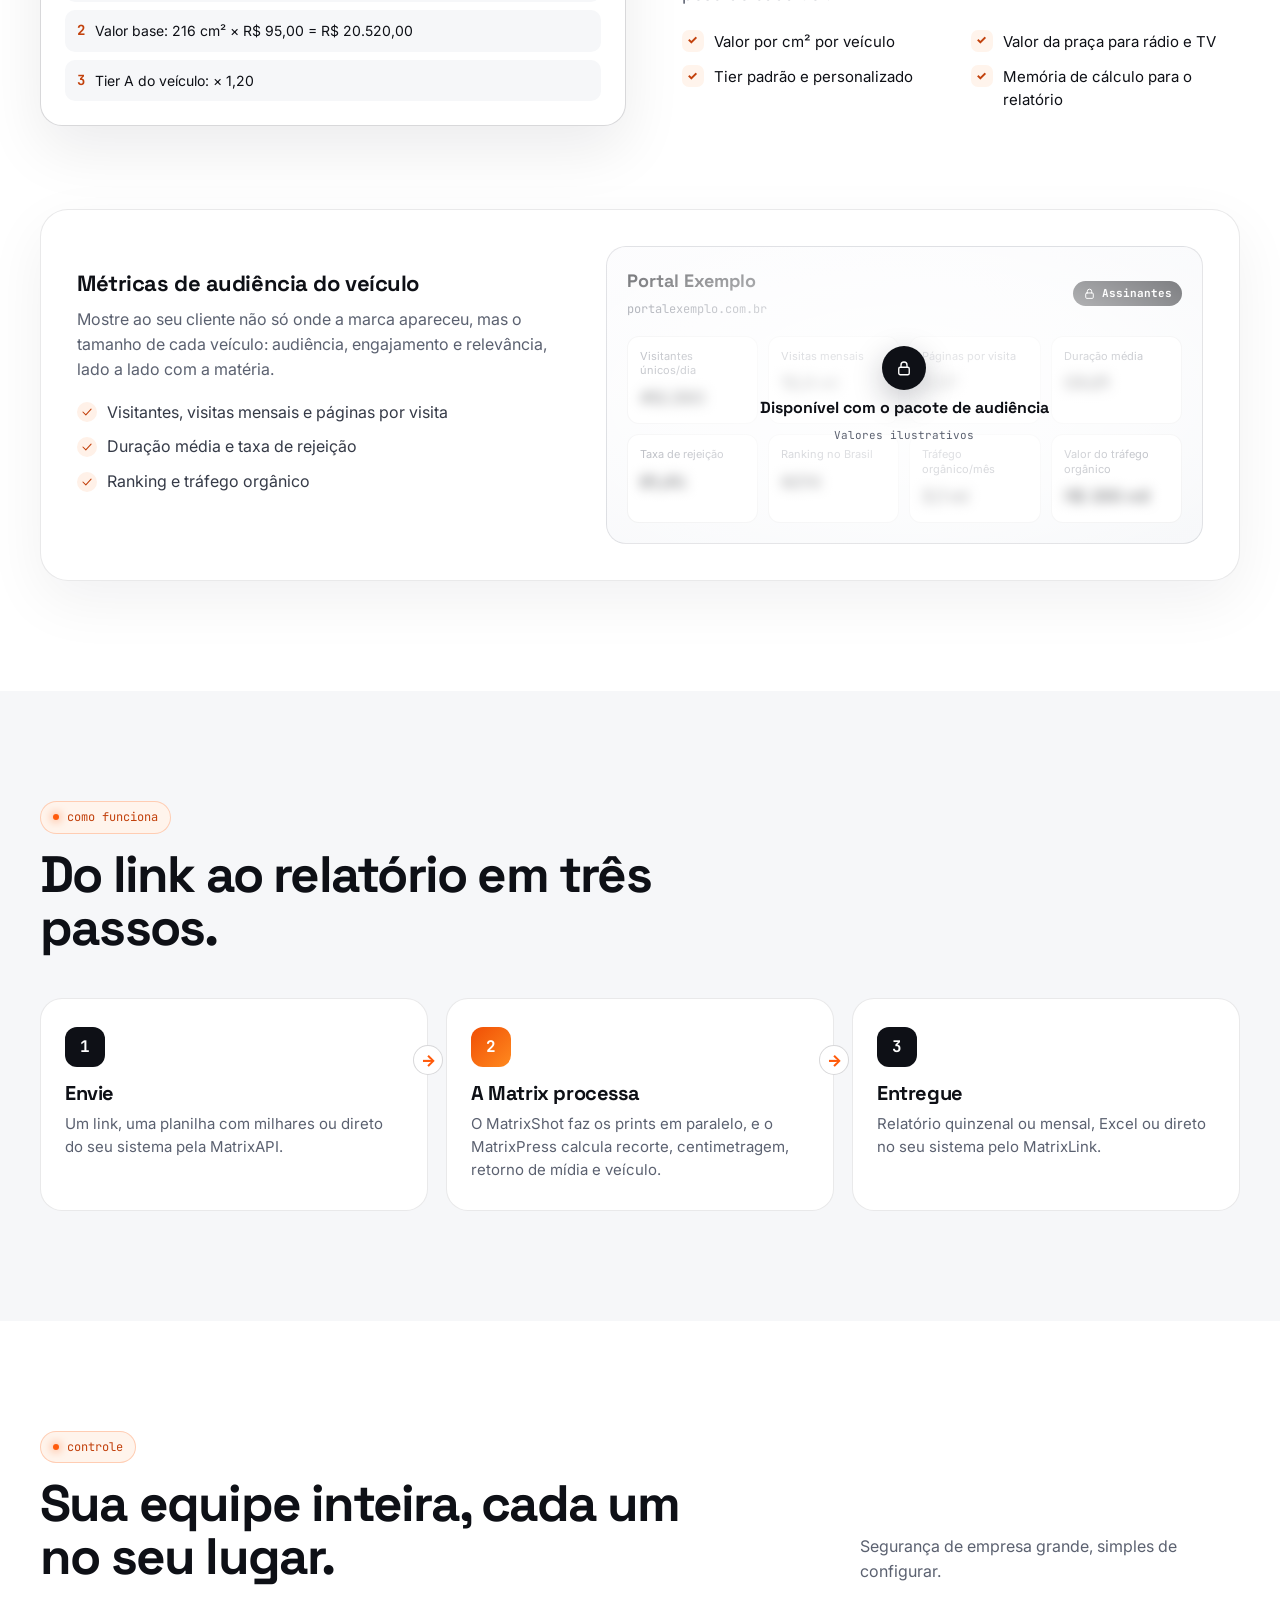
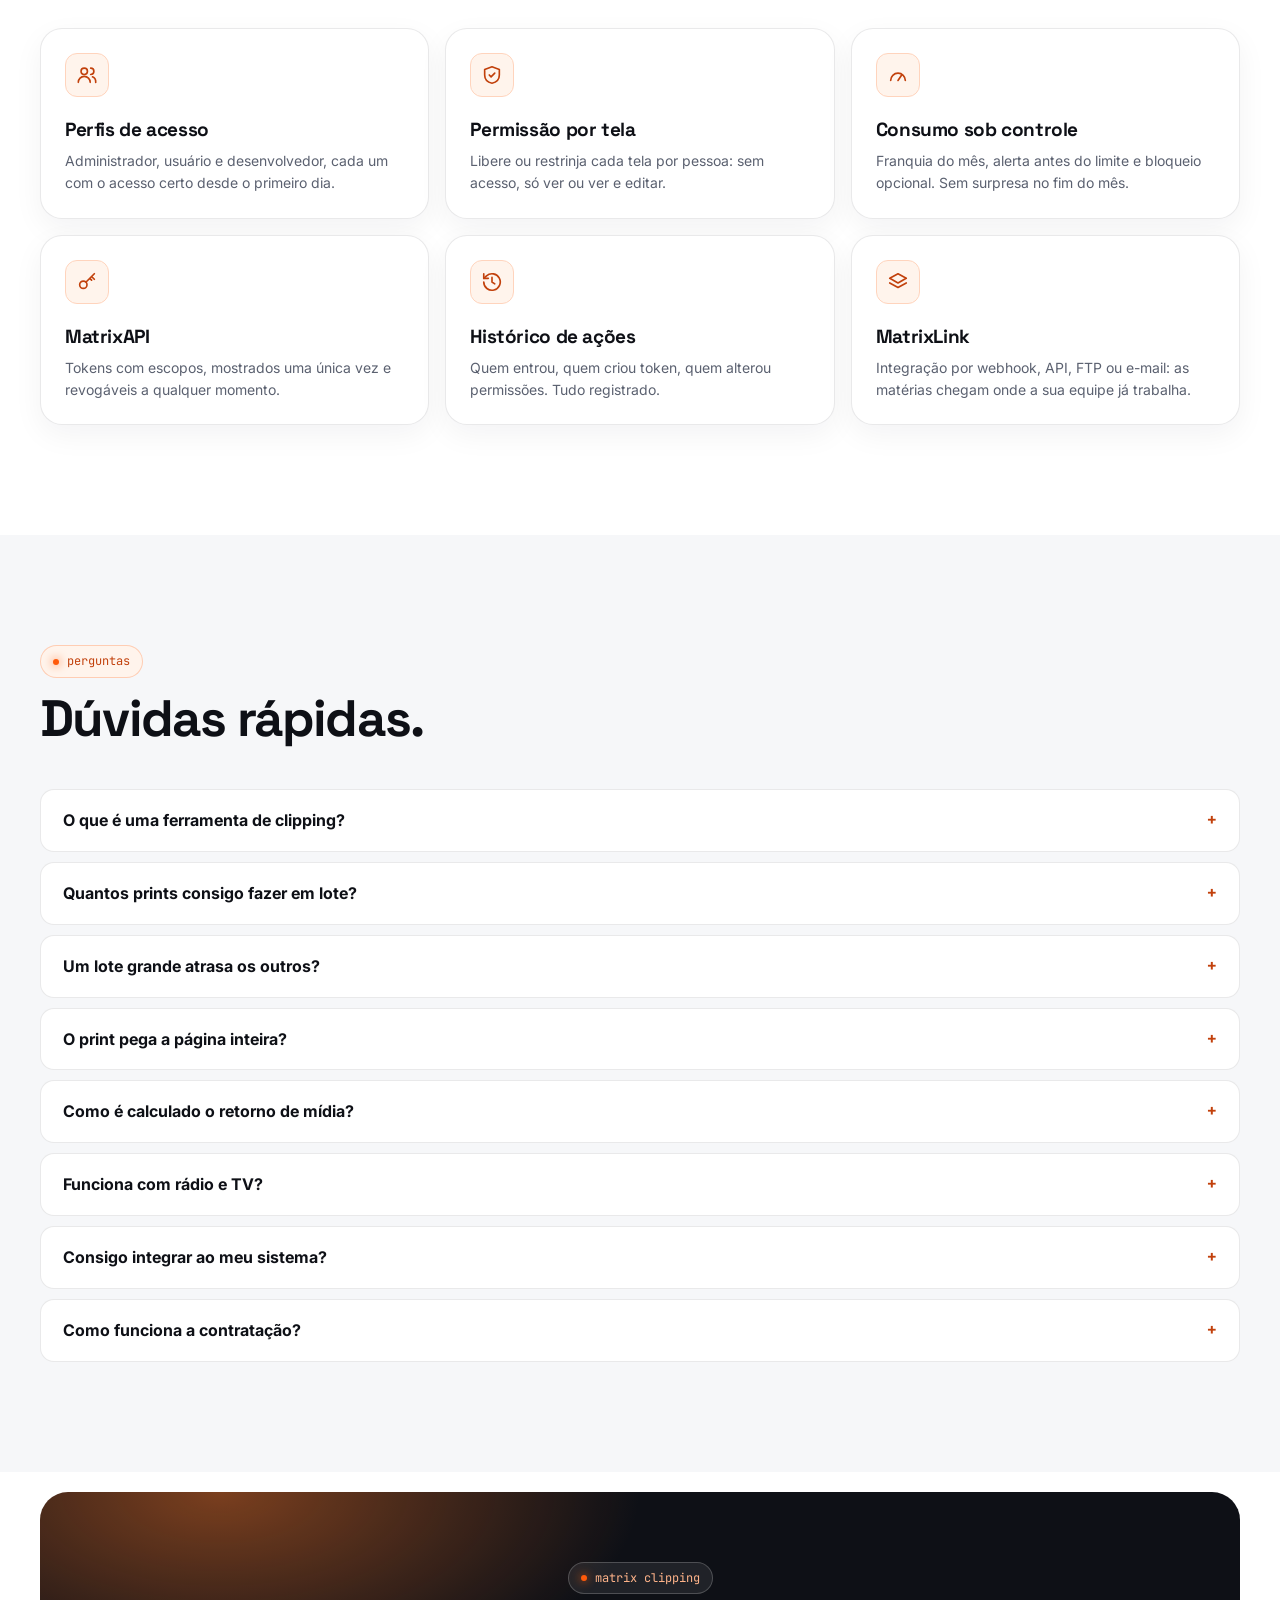
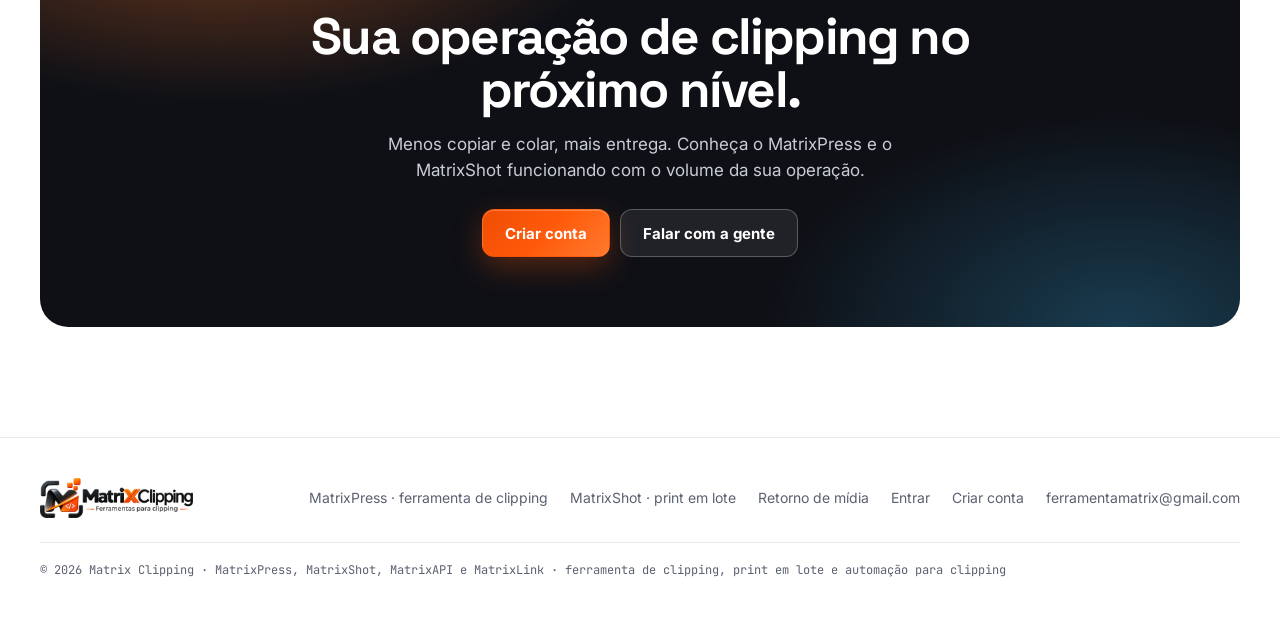
==== commit 19f661f2: "Add files via upload" ====
--- a/index.html
+++ b/index.html
@@ -23,8 +23,8 @@
 <link href="https://fonts.googleapis.com/css2?family=Inter:wght@400;500;600;700&family=JetBrains+Mono:wght@400;700&family=Space+Grotesk:wght@400;500;700&display=swap" rel="stylesheet">
 <link rel="stylesheet" href="assets/css/main.css">
 <script type="application/ld+json">{"@context": "https://schema.org", "@type": "Organization", "name": "Matrix Clipping", "url": "https://matrixclipping.com.br", "logo": "https://matrixclipping.com.br/assets/img/icon-512.png", "email": "ferramentamatrix@gmail.com"}</script>
-<script type="application/ld+json">{"@context": "https://schema.org", "@type": "SoftwareApplication", "name": "Matrix Clipping", "applicationCategory": "BusinessApplication", "operatingSystem": "Web", "description": "Ferramenta de clipping com print em lote, screenshot de notícias, centimetragem, retorno de mídia, relatórios e API para automação de clipping.", "url": "https://matrixclipping.com.br", "inLanguage": "pt-BR"}</script>
-<script type="application/ld+json">{"@context": "https://schema.org", "@type": "FAQPage", "mainEntity": [{"@type": "Question", "name": "O que é uma ferramenta de clipping?", "acceptedAnswer": {"@type": "Answer", "text": "É o sistema que ajuda clipadoras, assessorias e agências a encontrar, registrar e entregar as matérias em que um cliente aparece. A Matrix Clipping cuida da parte pesada: print da página, centimetragem, retorno de mídia, organização por editoria e relatórios."}}, {"@type": "Question", "name": "Quantos prints consigo fazer em lote?", "acceptedAnswer": {"@type": "Answer", "text": "Não existe um número fixo por envio. Os prints de um lote são feitos em paralelo, e a capacidade é dimensionada pelo volume da sua operação, de centenas a milhares de links."}}, {"@type": "Question", "name": "Um lote grande atrasa os outros?", "acceptedAnswer": {"@type": "Answer", "text": "Não. Os lotes andam ao mesmo tempo, com revezamento: quem mandou 500 links não espera o lote de 5.000 de outro cliente terminar."}}, {"@type": "Question", "name": "O print pega a página inteira?", "acceptedAnswer": {"@type": "Answer", "text": "Sim. O screenshot pode ser da página inteira ou da área visível, em versão desktop ou celular, e a matéria pode ser recortada com a centimetragem calculada."}}, {"@type": "Question", "name": "Como é calculado o retorno de mídia?", "acceptedAnswer": {"@type": "Answer", "text": "Para impresso e online: área em cm² × valor por cm² do veículo × tier. Para rádio e TV: valor da inserção de 30 segundos na praça, proporcional à duração, × inserções × tier. Cada resultado vem com a memória de cálculo."}}, {"@type": "Question", "name": "Funciona com rádio e TV?", "acceptedAnswer": {"@type": "Answer", "text": "Sim. Você cadastra o valor da praça para rádio e TV, calcula o retorno das inserções e envia áudio e vídeo para transcrição."}}, {"@type": "Question", "name": "Consigo integrar ao meu sistema?", "acceptedAnswer": {"@type": "Answer", "text": "Sim. A API usa token com escopos para ler matérias, executar ferramentas e consultar o consumo. O integrador também envia as matérias por webhook, FTP ou e-mail."}}, {"@type": "Question", "name": "Como funciona a contratação?", "acceptedAnswer": {"@type": "Answer", "text": "Montamos a proposta pelo volume da sua operação. Crie sua conta ou escreva para ferramentamatrix@gmail.com, e a gente mostra a central funcionando com os seus links."}}]}</script>
+<script type="application/ld+json">{"@context": "https://schema.org", "@type": "SoftwareApplication", "name": "Matrix Clipping", "applicationCategory": "BusinessApplication", "operatingSystem": "Web", "description": "MatrixPress, ferramenta de clipping com MatrixShot (print em lote e screenshot de notícias), centimetragem, retorno de mídia, relatórios, MatrixAPI e MatrixLink para automação de clipping.", "url": "https://matrixclipping.com.br", "inLanguage": "pt-BR"}</script>
+<script type="application/ld+json">{"@context": "https://schema.org", "@type": "FAQPage", "mainEntity": [{"@type": "Question", "name": "O que é uma ferramenta de clipping?", "acceptedAnswer": {"@type": "Answer", "text": "É o sistema que ajuda clipadoras, assessorias e agências a encontrar, registrar e entregar as matérias em que um cliente aparece. O MatrixPress, ambiente de clipping da Matrix, cuida da parte pesada: print da página, centimetragem, retorno de mídia, organização por editoria e relatórios."}}, {"@type": "Question", "name": "Quantos prints consigo fazer em lote?", "acceptedAnswer": {"@type": "Answer", "text": "Não existe um número fixo por envio. No MatrixShot, os prints de um lote são feitos em paralelo, e a capacidade é dimensionada pelo volume da sua operação, de centenas a milhares de links."}}, {"@type": "Question", "name": "Um lote grande atrasa os outros?", "acceptedAnswer": {"@type": "Answer", "text": "Não. Os lotes andam ao mesmo tempo, com revezamento: quem mandou 500 links não espera o lote de 5.000 de outro cliente terminar."}}, {"@type": "Question", "name": "O print pega a página inteira?", "acceptedAnswer": {"@type": "Answer", "text": "Sim. O screenshot pode ser da página inteira ou da área visível, em versão desktop ou celular, e a matéria pode ser recortada com a centimetragem calculada."}}, {"@type": "Question", "name": "Como é calculado o retorno de mídia?", "acceptedAnswer": {"@type": "Answer", "text": "Para impresso e online: área em cm² × valor por cm² do veículo × tier. Para rádio e TV: valor da inserção de 30 segundos na praça, proporcional à duração, × inserções × tier. Cada resultado vem com a memória de cálculo."}}, {"@type": "Question", "name": "Funciona com rádio e TV?", "acceptedAnswer": {"@type": "Answer", "text": "Sim. Você cadastra o valor da praça para rádio e TV, calcula o retorno das inserções e envia áudio e vídeo para transcrição."}}, {"@type": "Question", "name": "Consigo integrar ao meu sistema?", "acceptedAnswer": {"@type": "Answer", "text": "Sim. A MatrixAPI usa token com escopos para ler matérias, executar ferramentas e consultar o consumo. E o MatrixLink envia as matérias automaticamente por webhook, FTP ou e-mail."}}, {"@type": "Question", "name": "Como funciona a contratação?", "acceptedAnswer": {"@type": "Answer", "text": "Montamos a proposta pelo volume da sua operação. Crie sua conta ou escreva para ferramentamatrix@gmail.com, e a gente mostra a central funcionando com os seus links."}}]}</script>
 </head>
 <body>
 <a class="skip-link" href="#conteudo">Ir para o conteúdo</a>
@@ -100,16 +100,16 @@
     <div class="pitch">
       <span class="tag">automação para clipping</span>
       <h1>Clipping em escala, <span class="grad">do link ao relatório.</span></h1>
-      <p class="sub">A ferramenta de clipping que faz o trabalho pesado: print em lote, centimetragem, retorno de mídia e relatórios numa central só. Sua equipe entrega mais, com menos trabalho manual.</p>
+      <p class="sub">A ferramenta de clipping que faz o trabalho pesado: print em lote com o MatrixShot, centimetragem, retorno de mídia e relatórios no MatrixPress, a nossa central. Sua equipe entrega mais, com menos trabalho manual.</p>
       <form class="probe-form" id="demoForm" action="processar/index.html" method="get" novalidate>
         <label class="sr-only" for="demoUrl">Link da notícia</label>
         <input id="demoUrl" name="url" type="url" inputmode="url" placeholder="Cole o link da matéria" autocomplete="off">
         <button class="btn btn-primary" type="submit">Processar →</button>
       </form>
       <ul class="highlights" aria-label="Destaques">
-        <li><svg width="16" height="16" viewBox="0 0 24 24" fill="none" stroke="currentColor" stroke-width="1.8" stroke-linecap="round" stroke-linejoin="round" aria-hidden="true"><path d="m5 12 5 5 9-10"/></svg> Print em lote, em paralelo</li>
-        <li><svg width="16" height="16" viewBox="0 0 24 24" fill="none" stroke="currentColor" stroke-width="1.8" stroke-linecap="round" stroke-linejoin="round" aria-hidden="true"><path d="m5 12 5 5 9-10"/></svg> Retorno de mídia com memória de cálculo</li>
-        <li><svg width="16" height="16" viewBox="0 0 24 24" fill="none" stroke="currentColor" stroke-width="1.8" stroke-linecap="round" stroke-linejoin="round" aria-hidden="true"><path d="m5 12 5 5 9-10"/></svg> API e integrações</li>
+        <li><svg width="16" height="16" viewBox="0 0 24 24" fill="none" stroke="currentColor" stroke-width="1.8" stroke-linecap="round" stroke-linejoin="round" aria-hidden="true"><path d="m5 12 5 5 9-10"/></svg> <b>MatrixShot</b>: print em lote</li>
+        <li><svg width="16" height="16" viewBox="0 0 24 24" fill="none" stroke="currentColor" stroke-width="1.8" stroke-linecap="round" stroke-linejoin="round" aria-hidden="true"><path d="m5 12 5 5 9-10"/></svg> <b>MatrixPress</b>: a central de clipping</li>
+        <li><svg width="16" height="16" viewBox="0 0 24 24" fill="none" stroke="currentColor" stroke-width="1.8" stroke-linecap="round" stroke-linejoin="round" aria-hidden="true"><path d="m5 12 5 5 9-10"/></svg> <b>MatrixAPI</b> e <b>MatrixLink</b></li>
       </ul>
     </div>
 
@@ -126,15 +126,15 @@
 <section class="section" id="print-em-lote">
   <div class="container split">
     <div class="reveal">
-      <span class="tag">print em lote</span>
+      <span class="tag">matrixshot · print em lote</span>
       <h2>Mil links? Cinco mil? Mande tudo de uma vez.</h2>
-      <p class="lead">O screenshot de cada notícia é feito em paralelo, não um por um. E, com revezamento entre os lotes, ninguém fica esperando o lote do outro terminar.</p>
+      <p class="lead">Com o <b>MatrixShot</b>, o screenshot de cada notícia é feito em paralelo, não um por um. E, com revezamento entre os lotes, ninguém fica esperando o lote do outro terminar.</p>
       <ul class="ticks2"><li>Screenshot da página inteira</li><li>Versão desktop e celular</li><li>Pop-ups de cookies fechados antes da captura</li><li>Espera imagens e anúncios carregarem</li><li>Recorte da matéria com centimetragem</li><li>Nova tentativa automática se o portal estiver lento</li><li>Progresso do lote em tempo real</li><li>Aviso por e-mail ou webhook ao terminar</li></ul>
-      <div class="cta-row"><a class="btn btn-primary" href="print-em-lote/index.html">Conhecer o print em lote</a><a class="btn btn-glass" href="cadastro/index.html">Criar conta</a></div>
+      <div class="cta-row"><a class="btn btn-primary" href="print-em-lote/index.html">Conhecer o MatrixShot</a><a class="btn btn-glass" href="cadastro/index.html">Criar conta</a></div>
     </div>
     <div class="reveal" style="transition-delay:.1s">
-      <div class="batch" data-batch aria-label="Simulação de três lotes de print processados em paralelo">
-        <div class="batch-head"><b>Print em lote</b><span class="batch-clock">0 prints</span></div>
+      <div class="batch" data-batch aria-label="Simulação do MatrixShot processando três lotes de print em paralelo">
+        <div class="batch-head"><b>MatrixShot</b><span class="batch-clock">0 prints</span></div>
         <div class="lane" data-total="1000" data-c="1"><div><b>Lote A</b> <small>· clipadora · 1.000 links</small></div><span class="lane-n"></span><div class="lane-bar"><i></i></div><span class="lane-st">na fila</span></div>
         <div class="lane" data-total="500" data-c="2"><div><b>Lote B</b> <small>· assessoria · 500 links</small></div><span class="lane-n"></span><div class="lane-bar"><i></i></div><span class="lane-st">na fila</span></div>
         <div class="lane" data-total="5000" data-c="3"><div><b>Lote C</b> <small>· agência · 5.000 links</small></div><span class="lane-n"></span><div class="lane-bar"><i></i></div><span class="lane-st">na fila</span></div>
@@ -149,8 +149,8 @@
   <div class="container">
     <div class="section-head reveal">
       <div>
-        <span class="tag">plataforma</span>
-        <h2>Uma central. Toda a operação de clipping.</h2>
+        <span class="tag">matrixpress · plataforma</span>
+        <h2>MatrixPress: uma central para toda a operação de clipping.</h2>
       </div>
       <p>Menu simples, tudo a um clique. Do dashboard à API, sem pular de sistema em sistema.</p>
     </div>
@@ -164,7 +164,7 @@
 <button type="button" role="tab" data-tab="jorn" class="" aria-selected="false"><svg width="22" height="22" viewBox="0 0 24 24" fill="none" stroke="currentColor" stroke-width="1.8" stroke-linecap="round" stroke-linejoin="round" aria-hidden="true"><path d="M4 4h13v16H6a2 2 0 0 1-2-2z"/><path d="M17 8h3v10a2 2 0 0 1-2 2"/><path d="M8 8h5M8 12h5M8 16h3"/></svg><span>Jornais</span></button>
 <button type="button" role="tab" data-tab="vei" class="" aria-selected="false"><svg width="22" height="22" viewBox="0 0 24 24" fill="none" stroke="currentColor" stroke-width="1.8" stroke-linecap="round" stroke-linejoin="round" aria-hidden="true"><circle cx="12" cy="12" r="9"/><path d="M3 12h18M12 3a14 14 0 0 1 0 18M12 3a14 14 0 0 0 0 18"/></svg><span>Veículos e editorias</span></button>
 <button type="button" role="tab" data-tab="mkt" class="" aria-selected="false"><svg width="22" height="22" viewBox="0 0 24 24" fill="none" stroke="currentColor" stroke-width="1.8" stroke-linecap="round" stroke-linejoin="round" aria-hidden="true"><path d="M3 11v2a1 1 0 0 0 1 1h3l5 4V6L7 10H4a1 1 0 0 0-1 1z"/><path d="M16 8a5 5 0 0 1 0 8"/></svg><span>Marketing</span></button>
-<button type="button" role="tab" data-tab="ctrl" class="" aria-selected="false"><svg width="22" height="22" viewBox="0 0 24 24" fill="none" stroke="currentColor" stroke-width="1.8" stroke-linecap="round" stroke-linejoin="round" aria-hidden="true"><circle cx="8" cy="15" r="4"/><path d="M11 12l9-9M17 6l3 3M15 8l2 2"/></svg><span>Controle e API</span></button>
+<button type="button" role="tab" data-tab="ctrl" class="" aria-selected="false"><svg width="22" height="22" viewBox="0 0 24 24" fill="none" stroke="currentColor" stroke-width="1.8" stroke-linecap="round" stroke-linejoin="round" aria-hidden="true"><circle cx="8" cy="15" r="4"/><path d="M11 12l9-9M17 6l3 3M15 8l2 2"/></svg><span>Controle e MatrixAPI</span></button>
         </div>
         <div>
 <div class="ex-panel" role="tabpanel" data-panel="dash">
@@ -172,7 +172,7 @@
           <div class="mock" aria-hidden="true"><div class="mock-bar"><i></i><i></i><i></i></div><div class="mock-grid"><div class="mock-card"><small>Matérias</small><div class="mock-k">1.284</div></div><div class="mock-card"><small>Retorno</small><div class="mock-k">R$ 2,1 mi</div></div><div class="mock-card"><small>Positivas</small><div class="mock-k">58%</div></div></div><div class="mock-card"><small>Matérias por dia</small><svg viewBox="0 0 200 50" style="width:100%;height:60px"><polyline points="0,40 20,32 40,36 60,22 80,26 100,14 120,20 140,10 160,18 180,8 200,12" fill="none" stroke="#ff5a0a" stroke-width="2.5"/></svg></div><div class="mock-card mock-row"><span><span class="mock-tag bad">negativa</span> Empresa X enfrenta queda nas vendas</span><small>há 2 h</small></div></div>
         </div>
 <div class="ex-panel" role="tabpanel" data-panel="ferr" hidden>
-          <div><h3>As tarefas repetitivas, resolvidas em segundos.</h3><p>Cinco ferramentas lado a lado, com histórico de tudo o que a equipe executou.</p><ul class="ex-list"><li><span><b>Informações do veículo</b> a partir do link</span></li><li><span><b>Captura de print</b> desktop e celular</span></li><li><span><b>Recorte de print</b> com centimetragem</span></li><li><span><b>Retorno de mídia</b> com memória de cálculo</span></li><li><span><b>Upload com transcrição</b> de áudio e vídeo</span></li></ul></div>
+          <div><h3>As tarefas repetitivas, resolvidas em segundos.</h3><p>As ferramentas lado a lado, com histórico de tudo o que a equipe executou.</p><ul class="ex-list"><li><span><b>Informações do veículo</b> a partir do link</span></li><li><span><b>MatrixShot</b>: print de um link ou em lote</span></li><li><span><b>Recorte de print</b> com centimetragem</span></li><li><span><b>Retorno de mídia</b> com memória de cálculo</span></li><li><span><b>Upload com transcrição</b> de áudio e vídeo</span></li></ul></div>
           <div class="mock" aria-hidden="true"><div class="mock-bar"><i></i><i></i><i></i></div><div class="mock-card"><small>Retorno de mídia</small><div class="mock-k" style="color:#c2410c">R$ 24.624,00</div></div><div class="mock-card"><small>1</small> Área: 12 cm × 18 cm = 216 cm²</div><div class="mock-card"><small>2</small> Valor base: 216 cm² × R$ 95,00</div><div class="mock-card"><small>3</small> Tier A: × 1,20</div></div>
         </div>
 <div class="ex-panel" role="tabpanel" data-panel="gest" hidden>
@@ -180,8 +180,8 @@
           <div class="mock" aria-hidden="true"><div class="mock-bar"><i></i><i></i><i></i></div><div class="mock-card"><small>antes</small><div style="text-decoration:line-through;color:#8a90a0">EMPRESA X ANUNCIA NOVA FÁBRICA - Portal Y</div><small>depois</small><div><b>Empresa X anuncia nova fábrica</b></div></div><div class="mock-card mock-row"><b>Relatório mensal · Cliente X</b><span class="mock-tag ok">gerado</span></div><div class="mock-card mock-row"><b>Relatório quinzenal · Cliente Y</b><span class="mock-tag">rascunho</span></div></div>
         </div>
 <div class="ex-panel" role="tabpanel" data-panel="clip" hidden>
-          <div><h3>Seus clientes monitorados, organizados e integrados.</h3><p>Cadastre clientes e termos de busca, envie as matérias automaticamente para outros sistemas e organize os colunistas.</p><ul class="ex-list"><li><span>Cadastro de clientes e termos monitorados</span></li><li><span>Integrador por webhook, API, FTP e e-mail</span></li><li><span>Colunistas por veículo e editoria</span></li></ul></div>
-          <div class="mock" aria-hidden="true"><div class="mock-bar"><i></i><i></i><i></i></div><div class="mock-card mock-row"><b>Cliente X</b><small>12 termos</small><span class="mock-tag ok">ativo</span></div><div class="mock-card mock-row"><b>Cliente Y</b><small>8 termos</small><span class="mock-tag ok">ativo</span></div><div class="mock-card mock-row"><span>Webhook · sistema interno</span><span class="mock-tag ok">enviando</span></div><div class="mock-card mock-row"><span>FTP · arquivo diário</span><span class="mock-tag mute">às 7h</span></div></div>
+          <div><h3>Seus clientes monitorados, organizados e integrados.</h3><p>Cadastre clientes e termos de busca, envie as matérias automaticamente para outros sistemas e organize os colunistas.</p><ul class="ex-list"><li><span>Cadastro de clientes e termos monitorados</span></li><li><span><b>MatrixLink</b>: integrador por webhook, API, FTP e e-mail</span></li><li><span>Colunistas por veículo e editoria</span></li></ul></div>
+          <div class="mock" aria-hidden="true"><div class="mock-bar"><i></i><i></i><i></i></div><div class="mock-card mock-row"><b>Cliente X</b><small>12 termos</small><span class="mock-tag ok">ativo</span></div><div class="mock-card mock-row"><b>Cliente Y</b><small>8 termos</small><span class="mock-tag ok">ativo</span></div><div class="mock-card mock-row"><span>MatrixLink · webhook</span><span class="mock-tag ok">enviando</span></div><div class="mock-card mock-row"><span>MatrixLink · FTP diário</span><span class="mock-tag mute">às 7h</span></div></div>
         </div>
 <div class="ex-panel" role="tabpanel" data-panel="jorn" hidden>
           <div><h3>A banca do dia, aberta na sua tela.</h3><p>Jornais do dia com manchete e número de páginas, e as capas lado a lado para a leitura da manhã.</p><ul class="ex-list"><li><span>Jornais do dia por praça</span></li><li><span>Capa do dia em grade</span></li><li><span>Navegação pelas páginas da edição</span></li><li><span>Histórico dos últimos dias</span></li></ul></div>
@@ -196,14 +196,15 @@
           <div class="mock" aria-hidden="true"><div class="mock-bar"><i></i><i></i><i></i></div><div class="mock-card"><small>Campanha · resultados do trimestre</small><div class="mock-row" style="margin-top:6px"><span>Enviados <b>420</b></span><span>Aberturas <b>263</b></span><span class="mock-tag ok">63%</span></div><div class="bar"><i style="width:63%"></i></div></div><div class="mock-card mock-row"><b>Template · Relatório mensal</b><span class="mock-tag mute">e-mail</span></div></div>
         </div>
 <div class="ex-panel" role="tabpanel" data-panel="ctrl" hidden>
-          <div><h3>Cada pessoa vê só o que deve ver.</h3><p>Perfis de acesso, liberação de telas por usuário, limite de consumo com alerta e API com token para integrar ao seu sistema.</p><ul class="ex-list"><li><span>Perfis: administrador, usuário e desenvolvedor</span></li><li><span>Permissão por tela: sem acesso, ver ou editar</span></li><li><span>Limite de consumo com alerta e bloqueio</span></li><li><span>Token da API com escopos e histórico de uso</span></li></ul></div>
-          <div class="mock" aria-hidden="true"><div class="mock-bar"><i></i><i></i><i></i></div><table class="mock-perm"><tr><th>Tela</th><th>Admin</th><th>Usuário</th><th>Dev</th></tr><tr><td>Ferramentas</td><td>editar</td><td>editar</td><td>editar</td></tr><tr><td>Usuários</td><td>editar</td><td>—</td><td>—</td></tr><tr><td>Token da API</td><td>editar</td><td>—</td><td>editar</td></tr></table><pre class="mock-code" style="margin-top:8px"><span class="k">GET</span> /v1/materias
+          <div><h3>Cada pessoa vê só o que deve ver.</h3><p>Perfis de acesso, liberação de telas por usuário, limite de consumo com alerta e a MatrixAPI para integrar ao seu sistema.</p><ul class="ex-list"><li><span>Perfis: administrador, usuário e desenvolvedor</span></li><li><span>Permissão por tela: sem acesso, ver ou editar</span></li><li><span>Limite de consumo com alerta e bloqueio</span></li><li><span><b>MatrixAPI</b>: token com escopos e histórico de uso</span></li></ul></div>
+          <div class="mock" aria-hidden="true"><div class="mock-bar"><i></i><i></i><i></i></div><table class="mock-perm"><tr><th>Tela</th><th>Admin</th><th>Usuário</th><th>Dev</th></tr><tr><td>Ferramentas</td><td>editar</td><td>editar</td><td>editar</td></tr><tr><td>Usuários</td><td>editar</td><td>—</td><td>—</td></tr><tr><td>Token da API</td><td>editar</td><td>—</td><td>editar</td></tr></table><pre class="mock-code" style="margin-top:8px"><span class="k">MatrixAPI</span>
+GET /v1/materias
 Authorization: Bearer <span class="s">mc_live_…</span></pre></div>
         </div>
         </div>
       </div>
     </div>
-    <p class="reveal" style="margin-top:22px;text-align:center"><a class="btn btn-glass" href="plataforma/index.html">Ver todos os recursos da plataforma →</a></p>
+    <p class="reveal" style="margin-top:22px;text-align:center"><a class="btn btn-glass" href="plataforma/index.html">Conhecer o MatrixPress →</a></p>
   </div>
 </section>
 
@@ -270,9 +271,9 @@
   <div class="container">
     <div class="section-head reveal"><div><span class="tag">como funciona</span><h2>Do link ao relatório em três passos.</h2></div></div>
     <div class="flow">
-      <div class="flow-step reveal"><span class="n">1</span><h3>Envie</h3><p>Um link, uma planilha com milhares ou direto do seu sistema pela API.</p></div>
-      <div class="flow-step reveal" style="transition-delay:.08s"><span class="n">2</span><h3>A Matrix processa</h3><p>Print, recorte, centimetragem, retorno de mídia e veículo, com vários prints acontecendo ao mesmo tempo.</p></div>
-      <div class="flow-step reveal" style="transition-delay:.16s"><span class="n">3</span><h3>Entregue</h3><p>Relatório quinzenal ou mensal, Excel, integração com o seu sistema ou envio por e-mail.</p></div>
+      <div class="flow-step reveal"><span class="n">1</span><h3>Envie</h3><p>Um link, uma planilha com milhares ou direto do seu sistema pela MatrixAPI.</p></div>
+      <div class="flow-step reveal" style="transition-delay:.08s"><span class="n">2</span><h3>A Matrix processa</h3><p>O MatrixShot faz os prints em paralelo, e o MatrixPress calcula recorte, centimetragem, retorno de mídia e veículo.</p></div>
+      <div class="flow-step reveal" style="transition-delay:.16s"><span class="n">3</span><h3>Entregue</h3><p>Relatório quinzenal ou mensal, Excel ou direto no seu sistema pelo MatrixLink.</p></div>
     </div>
   </div>
 </section>
@@ -280,7 +281,7 @@
 <section class="section" id="controle">
   <div class="container">
     <div class="section-head reveal"><div><span class="tag">controle</span><h2>Sua equipe inteira, cada um no seu lugar.</h2></div><p>Segurança de empresa grande, simples de configurar.</p></div>
-    <div class="ctrl"><div class="card reveal" style="transition-delay:0.00s"><div class="ico"><svg width="22" height="22" viewBox="0 0 24 24" fill="none" stroke="currentColor" stroke-width="1.8" stroke-linecap="round" stroke-linejoin="round" aria-hidden="true"><circle cx="9" cy="8" r="3.5"/><path d="M2.5 20a6.5 6.5 0 0 1 13 0"/><path d="M16 4.5a3.5 3.5 0 0 1 0 7M18 14a6 6 0 0 1 3.5 6"/></svg></div><strong>Perfis de acesso</strong><span>Administrador, usuário e desenvolvedor, cada um com o acesso certo desde o primeiro dia.</span></div><div class="card reveal" style="transition-delay:0.05s"><div class="ico"><svg width="22" height="22" viewBox="0 0 24 24" fill="none" stroke="currentColor" stroke-width="1.8" stroke-linecap="round" stroke-linejoin="round" aria-hidden="true"><path d="M12 3l8 3v6c0 5-3.5 8-8 9-4.5-1-8-4-8-9V6z"/><path d="m9 12 2 2 4-4"/></svg></div><strong>Permissão por tela</strong><span>Libere ou restrinja cada tela por pessoa: sem acesso, só ver ou ver e editar.</span></div><div class="card reveal" style="transition-delay:0.10s"><div class="ico"><svg width="22" height="22" viewBox="0 0 24 24" fill="none" stroke="currentColor" stroke-width="1.8" stroke-linecap="round" stroke-linejoin="round" aria-hidden="true"><path d="M4 18a8 8 0 1 1 16 0"/><path d="M12 18l4-6"/></svg></div><strong>Consumo sob controle</strong><span>Franquia do mês, alerta antes do limite e bloqueio opcional. Sem surpresa no fim do mês.</span></div><div class="card reveal" style="transition-delay:0.15s"><div class="ico"><svg width="22" height="22" viewBox="0 0 24 24" fill="none" stroke="currentColor" stroke-width="1.8" stroke-linecap="round" stroke-linejoin="round" aria-hidden="true"><circle cx="8" cy="15" r="4"/><path d="M11 12l9-9M17 6l3 3M15 8l2 2"/></svg></div><strong>API com token</strong><span>Tokens com escopos, mostrados uma única vez e revogáveis a qualquer momento.</span></div><div class="card reveal" style="transition-delay:0.20s"><div class="ico"><svg width="22" height="22" viewBox="0 0 24 24" fill="none" stroke="currentColor" stroke-width="1.8" stroke-linecap="round" stroke-linejoin="round" aria-hidden="true"><path d="M3 12a9 9 0 1 0 3-6.7L3 8"/><path d="M3 3v5h5M12 7v5l3 2"/></svg></div><strong>Histórico de ações</strong><span>Quem entrou, quem criou token, quem alterou permissões. Tudo registrado.</span></div><div class="card reveal" style="transition-delay:0.25s"><div class="ico"><svg width="22" height="22" viewBox="0 0 24 24" fill="none" stroke="currentColor" stroke-width="1.8" stroke-linecap="round" stroke-linejoin="round" aria-hidden="true"><path d="m12 3 9 5-9 5-9-5z"/><path d="m3 13 9 5 9-5"/></svg></div><strong>Integração com o que você já usa</strong><span>Webhook, API, FTP ou e-mail: as matérias chegam onde a sua equipe trabalha.</span></div></div>
+    <div class="ctrl"><div class="card reveal" style="transition-delay:0.00s"><div class="ico"><svg width="22" height="22" viewBox="0 0 24 24" fill="none" stroke="currentColor" stroke-width="1.8" stroke-linecap="round" stroke-linejoin="round" aria-hidden="true"><circle cx="9" cy="8" r="3.5"/><path d="M2.5 20a6.5 6.5 0 0 1 13 0"/><path d="M16 4.5a3.5 3.5 0 0 1 0 7M18 14a6 6 0 0 1 3.5 6"/></svg></div><strong>Perfis de acesso</strong><span>Administrador, usuário e desenvolvedor, cada um com o acesso certo desde o primeiro dia.</span></div><div class="card reveal" style="transition-delay:0.05s"><div class="ico"><svg width="22" height="22" viewBox="0 0 24 24" fill="none" stroke="currentColor" stroke-width="1.8" stroke-linecap="round" stroke-linejoin="round" aria-hidden="true"><path d="M12 3l8 3v6c0 5-3.5 8-8 9-4.5-1-8-4-8-9V6z"/><path d="m9 12 2 2 4-4"/></svg></div><strong>Permissão por tela</strong><span>Libere ou restrinja cada tela por pessoa: sem acesso, só ver ou ver e editar.</span></div><div class="card reveal" style="transition-delay:0.10s"><div class="ico"><svg width="22" height="22" viewBox="0 0 24 24" fill="none" stroke="currentColor" stroke-width="1.8" stroke-linecap="round" stroke-linejoin="round" aria-hidden="true"><path d="M4 18a8 8 0 1 1 16 0"/><path d="M12 18l4-6"/></svg></div><strong>Consumo sob controle</strong><span>Franquia do mês, alerta antes do limite e bloqueio opcional. Sem surpresa no fim do mês.</span></div><div class="card reveal" style="transition-delay:0.15s"><div class="ico"><svg width="22" height="22" viewBox="0 0 24 24" fill="none" stroke="currentColor" stroke-width="1.8" stroke-linecap="round" stroke-linejoin="round" aria-hidden="true"><circle cx="8" cy="15" r="4"/><path d="M11 12l9-9M17 6l3 3M15 8l2 2"/></svg></div><strong>MatrixAPI</strong><span>Tokens com escopos, mostrados uma única vez e revogáveis a qualquer momento.</span></div><div class="card reveal" style="transition-delay:0.20s"><div class="ico"><svg width="22" height="22" viewBox="0 0 24 24" fill="none" stroke="currentColor" stroke-width="1.8" stroke-linecap="round" stroke-linejoin="round" aria-hidden="true"><path d="M3 12a9 9 0 1 0 3-6.7L3 8"/><path d="M3 3v5h5M12 7v5l3 2"/></svg></div><strong>Histórico de ações</strong><span>Quem entrou, quem criou token, quem alterou permissões. Tudo registrado.</span></div><div class="card reveal" style="transition-delay:0.25s"><div class="ico"><svg width="22" height="22" viewBox="0 0 24 24" fill="none" stroke="currentColor" stroke-width="1.8" stroke-linecap="round" stroke-linejoin="round" aria-hidden="true"><path d="m12 3 9 5-9 5-9-5z"/><path d="m3 13 9 5 9-5"/></svg></div><strong>MatrixLink</strong><span>Integração por webhook, API, FTP ou e-mail: as matérias chegam onde a sua equipe já trabalha.</span></div></div>
   </div>
 </section>
 
@@ -288,13 +289,13 @@
   <div class="container reveal">
     <div class="section-head"><div><span class="tag">perguntas</span><h2>Dúvidas rápidas.</h2></div></div>
     <div class="faq">
-      <details><summary>O que é uma ferramenta de clipping?</summary><p>É o sistema que ajuda clipadoras, assessorias e agências a encontrar, registrar e entregar as matérias em que um cliente aparece. A Matrix Clipping cuida da parte pesada: print da página, centimetragem, retorno de mídia, organização por editoria e relatórios.</p></details>
-      <details><summary>Quantos prints consigo fazer em lote?</summary><p>Não existe um número fixo por envio. Os prints de um lote são feitos em paralelo, e a capacidade é dimensionada pelo volume da sua operação, de centenas a milhares de links.</p></details>
+      <details><summary>O que é uma ferramenta de clipping?</summary><p>É o sistema que ajuda clipadoras, assessorias e agências a encontrar, registrar e entregar as matérias em que um cliente aparece. O MatrixPress, ambiente de clipping da Matrix, cuida da parte pesada: print da página, centimetragem, retorno de mídia, organização por editoria e relatórios.</p></details>
+      <details><summary>Quantos prints consigo fazer em lote?</summary><p>Não existe um número fixo por envio. No MatrixShot, os prints de um lote são feitos em paralelo, e a capacidade é dimensionada pelo volume da sua operação, de centenas a milhares de links.</p></details>
       <details><summary>Um lote grande atrasa os outros?</summary><p>Não. Os lotes andam ao mesmo tempo, com revezamento: quem mandou 500 links não espera o lote de 5.000 de outro cliente terminar.</p></details>
       <details><summary>O print pega a página inteira?</summary><p>Sim. O screenshot pode ser da página inteira ou da área visível, em versão desktop ou celular, e a matéria pode ser recortada com a centimetragem calculada.</p></details>
       <details><summary>Como é calculado o retorno de mídia?</summary><p>Para impresso e online: área em cm² × valor por cm² do veículo × tier. Para rádio e TV: valor da inserção de 30 segundos na praça, proporcional à duração, × inserções × tier. Cada resultado vem com a memória de cálculo.</p></details>
       <details><summary>Funciona com rádio e TV?</summary><p>Sim. Você cadastra o valor da praça para rádio e TV, calcula o retorno das inserções e envia áudio e vídeo para transcrição.</p></details>
-      <details><summary>Consigo integrar ao meu sistema?</summary><p>Sim. A API usa token com escopos para ler matérias, executar ferramentas e consultar o consumo. O integrador também envia as matérias por webhook, FTP ou e-mail.</p></details>
+      <details><summary>Consigo integrar ao meu sistema?</summary><p>Sim. A MatrixAPI usa token com escopos para ler matérias, executar ferramentas e consultar o consumo. E o MatrixLink envia as matérias automaticamente por webhook, FTP ou e-mail.</p></details>
       <details><summary>Como funciona a contratação?</summary><p>Montamos a proposta pelo volume da sua operação. Crie sua conta ou escreva para ferramentamatrix@gmail.com, e a gente mostra a central funcionando com os seus links.</p></details>
     </div>
   </div>
@@ -305,7 +306,7 @@
     <div class="final">
       <span class="tag" style="background:rgba(255,255,255,.08);border-color:rgba(255,255,255,.2);color:#ffb48a">matrix clipping</span>
       <h2 style="margin-top:16px">Sua operação de clipping no próximo nível.</h2>
-      <p>Menos copiar e colar, mais entrega. Crie sua conta e veja a central funcionando com o volume da sua operação.</p>
+      <p>Menos copiar e colar, mais entrega. Conheça o MatrixPress e o MatrixShot funcionando com o volume da sua operação.</p>
       <div class="cta-row"><a class="btn btn-primary" href="cadastro/index.html">Criar conta</a><a class="btn btn-glass" data-email-cta href="mailto:ferramentamatrix@gmail.com?subject=Quero%20conhecer%20a%20Matrix%20Clipping">Falar com a gente</a></div>
     </div>
   </div>
@@ -319,15 +320,15 @@
         <img src="assets/img/logo.png" srcset="assets/img/logo.png 1x, assets/img/logo@2x.png 2x" alt="Matrix Clipping, ferramenta de clipping" width="460" height="120">
       </a>
       <nav class="footer-links" aria-label="Rodapé">
-        <a href="plataforma/index.html">Ferramenta de clipping</a>
-        <a href="print-em-lote/index.html">Print em lote</a>
+        <a href="plataforma/index.html">MatrixPress · ferramenta de clipping</a>
+        <a href="print-em-lote/index.html">MatrixShot · print em lote</a>
         <a href="index.html#retorno">Retorno de mídia</a>
         <a href="entrar/index.html">Entrar</a>
         <a href="cadastro/index.html">Criar conta</a>
         <a data-email href="#">ferramentamatrix@gmail.com</a>
       </nav>
     </div>
-    <div class="copy">© <span data-year>2026</span> Matrix Clipping · ferramenta de clipping, print em lote e automação para clipping</div>
+    <div class="copy">© <span data-year>2026</span> Matrix Clipping · MatrixPress, MatrixShot, MatrixAPI e MatrixLink · ferramenta de clipping, print em lote e automação para clipping</div>
   </div>
 </footer>
 <script src="assets/js/config.js"></script>
--- a/assets/css/main.css
+++ b/assets/css/main.css
@@ -568,3 +568,36 @@
 }
 .split > *, .explorer > *, .ex-panel > * { min-width: 0; }
 [data-panel][hidden] { display: none !important; }
+
+/* ---------- Topo no celular: Entrar e Criar conta sempre visíveis ---------- */
+@media (max-width: 820px) {
+  .header-inner { gap: 10px; }
+  .header-actions { gap: 8px; }
+  .header-actions .btn-glass { display: inline-flex; }
+  .header-actions .btn { min-height: 38px; padding: 0 13px; font-size: 13.5px; border-radius: 10px; }
+  .logo img { height: 44px; }
+}
+@media (max-width: 480px) {
+  .site-header .container { width: calc(100% - 24px); }
+  .header-inner { min-height: 62px; gap: 6px; }
+  .header-actions { gap: 6px; }
+  .header-actions .btn { min-height: 36px; padding: 0 10px; font-size: 13px; }
+  .header-actions .btn-primary { padding: 0 10px; font-size: 13px; }
+  .menu-toggle { width: 36px; height: 36px; border-radius: 10px; }
+  .site-header .logo img { height: 34px; }
+}
+@media (max-width: 370px) {
+  .site-header .logo img { height: 28px; }
+  .header-actions .btn, .header-actions .btn-primary { padding: 0 8px; font-size: 12.5px; }
+}
+
+/* ---------- Aviso "em construção" ---------- */
+.mc-modal { position: fixed; inset: 0; z-index: 200; display: grid; place-items: center; padding: 20px; background: rgba(14,16,22,.5); backdrop-filter: blur(4px); animation: fadeIn .2s ease; }
+.mc-modal-box { position: relative; width: min(460px, 100%); padding: 34px 28px 26px; border-radius: 22px; background: #fff; text-align: center; box-shadow: 0 30px 80px rgba(0,0,0,.25); animation: rise .3s ease both; }
+.mc-modal-ico { width: 64px; height: 64px; margin: 0 auto 16px; display: grid; place-items: center; border-radius: 18px; background: #fff4ec; color: var(--brand); }
+.mc-modal-box h2 { font-size: 28px; margin-bottom: 10px; }
+.mc-modal-box p { margin: 0 0 22px; color: var(--muted); }
+.mc-modal-box .cta-row { justify-content: center; }
+.mc-modal-x { position: absolute; top: 12px; right: 12px; width: 36px; height: 36px; border: 0; border-radius: 10px; background: none; font-size: 22px; line-height: 1; color: var(--muted); }
+.mc-modal-x:hover { background: var(--bg-2); color: var(--text); }
+@keyframes fadeIn { from { opacity: 0; } }
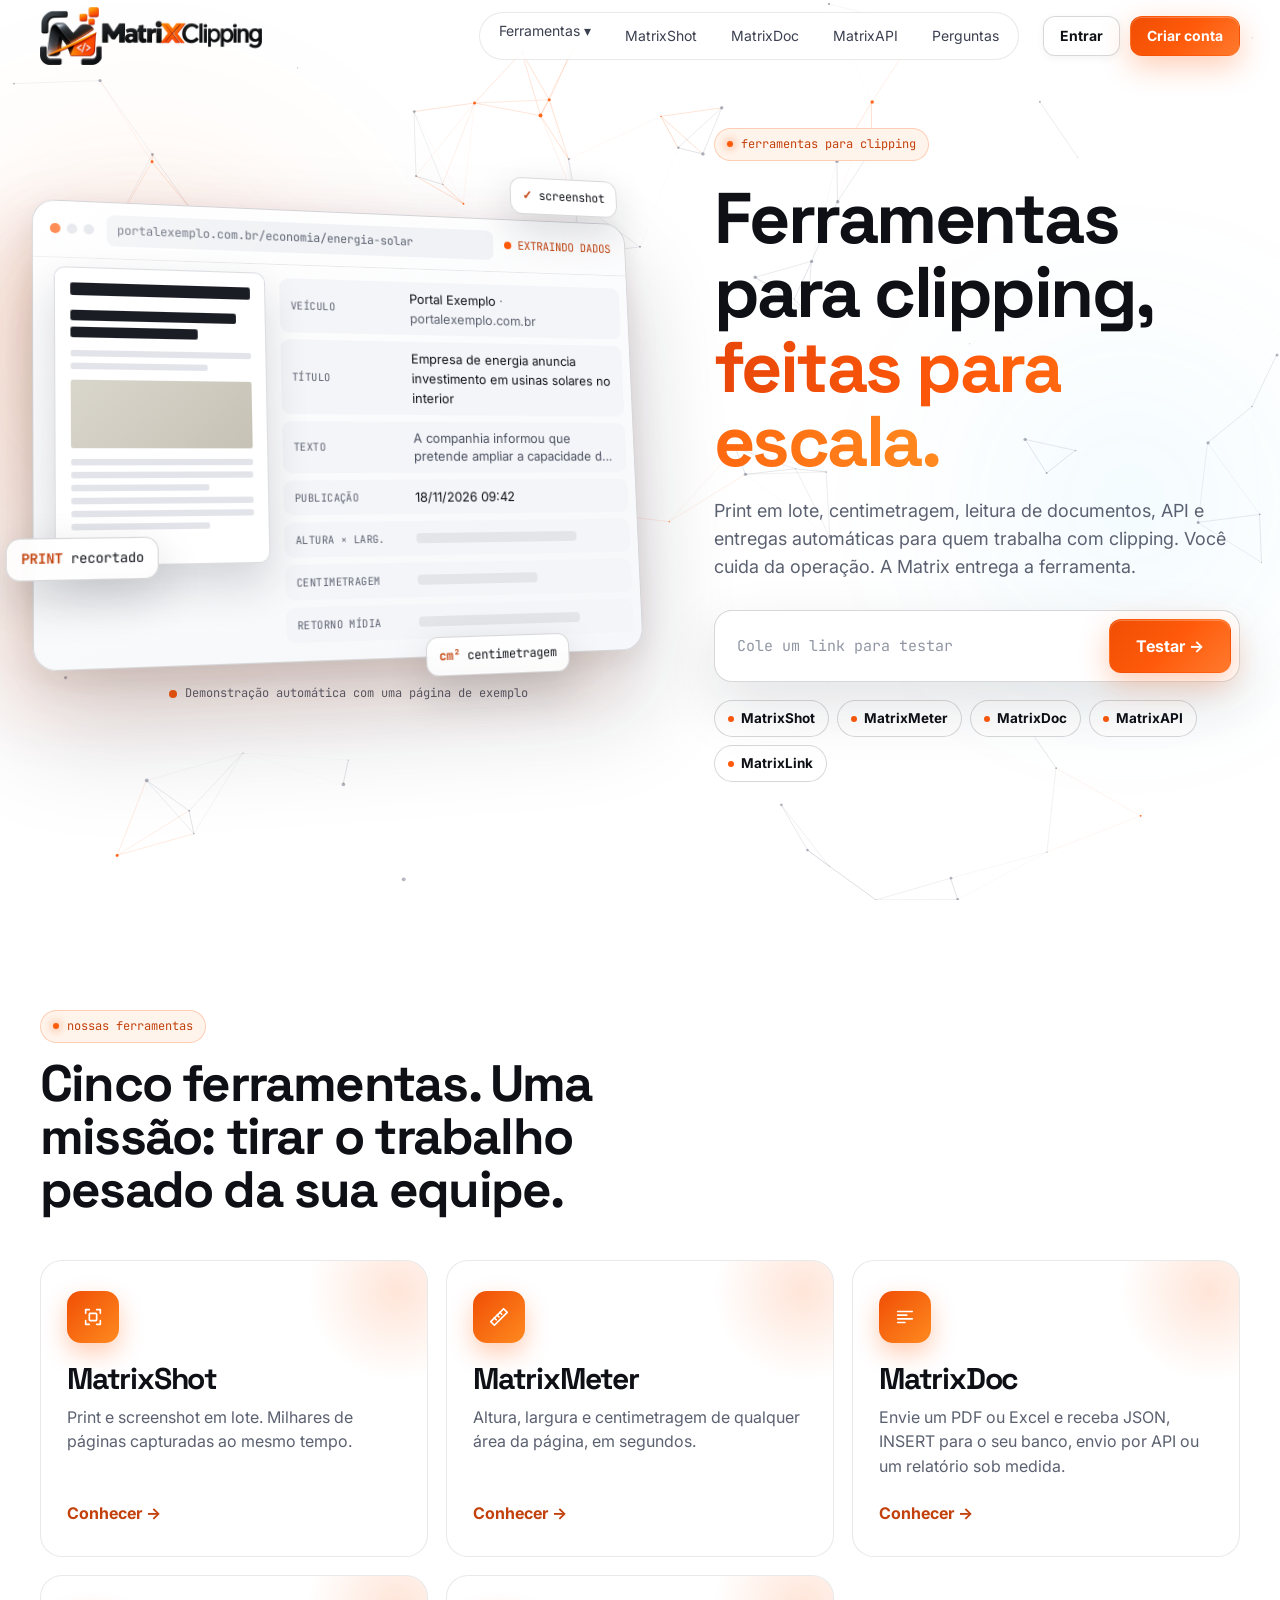
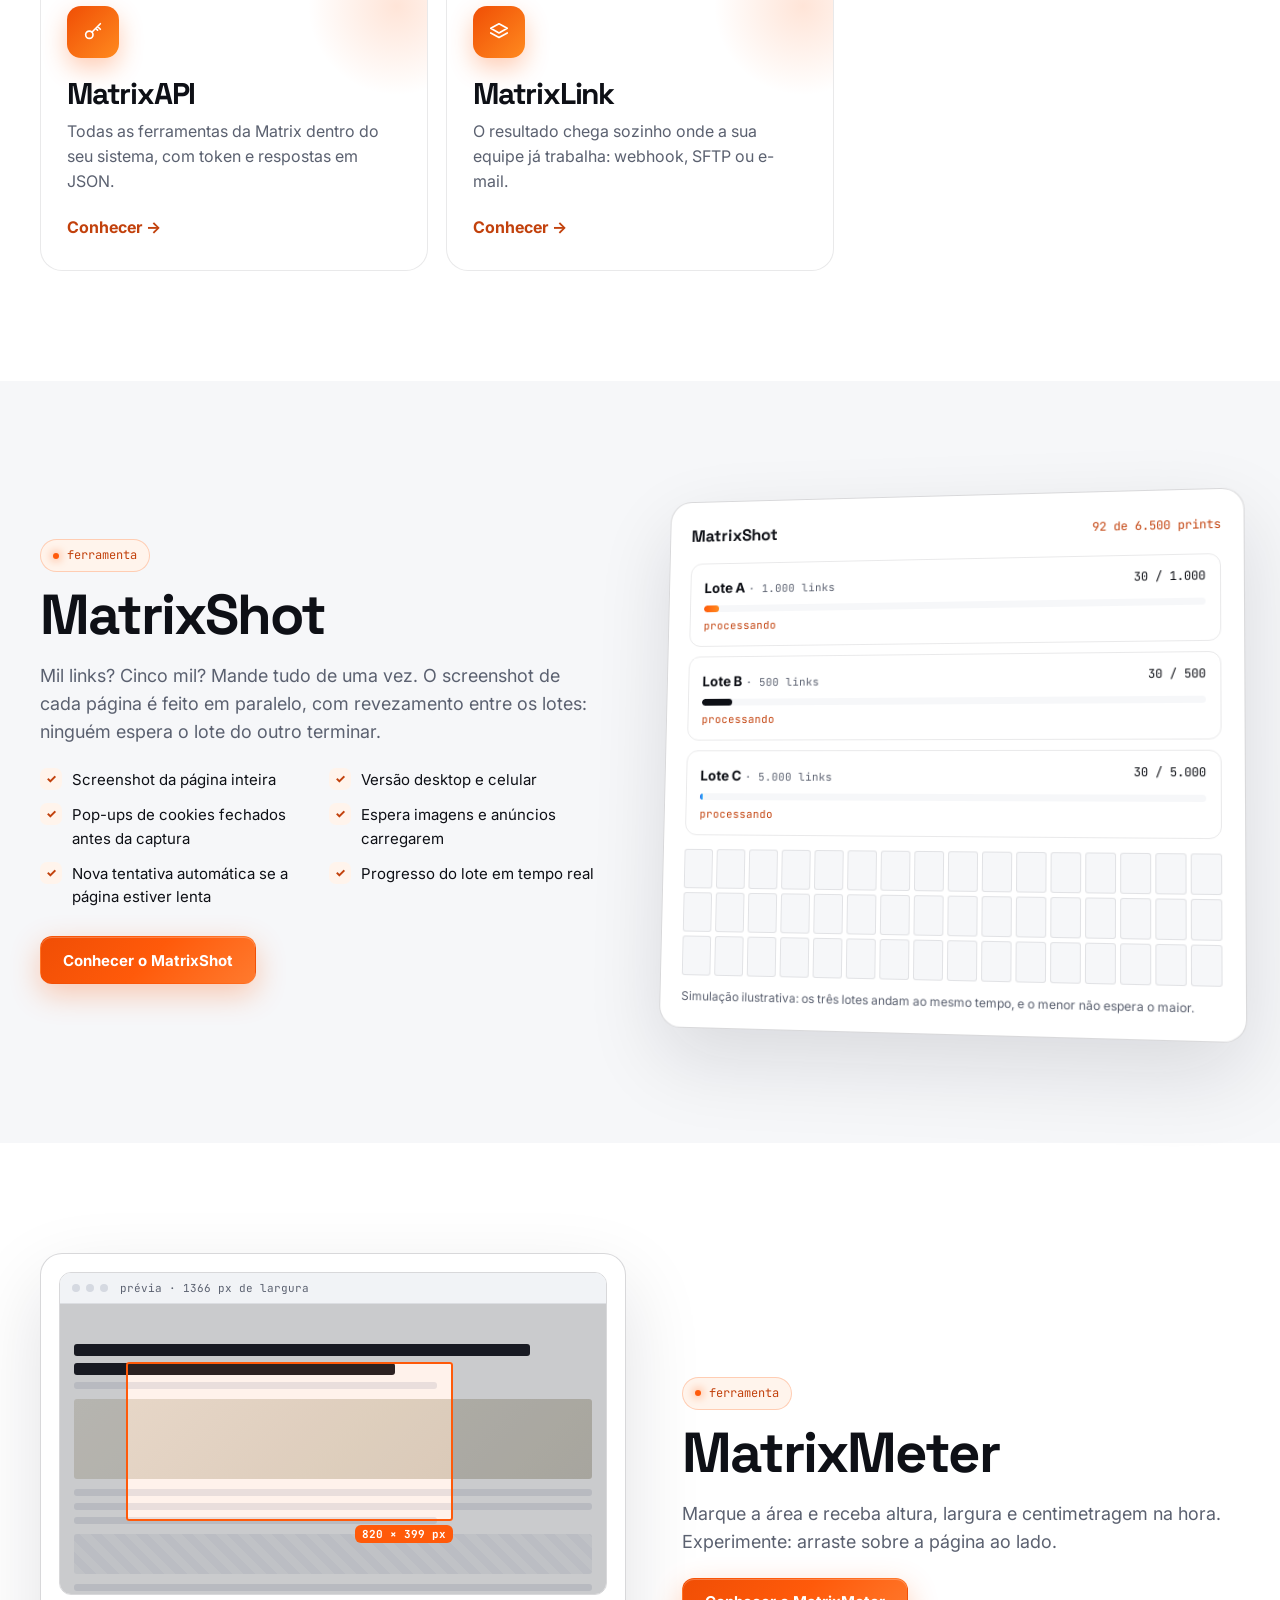
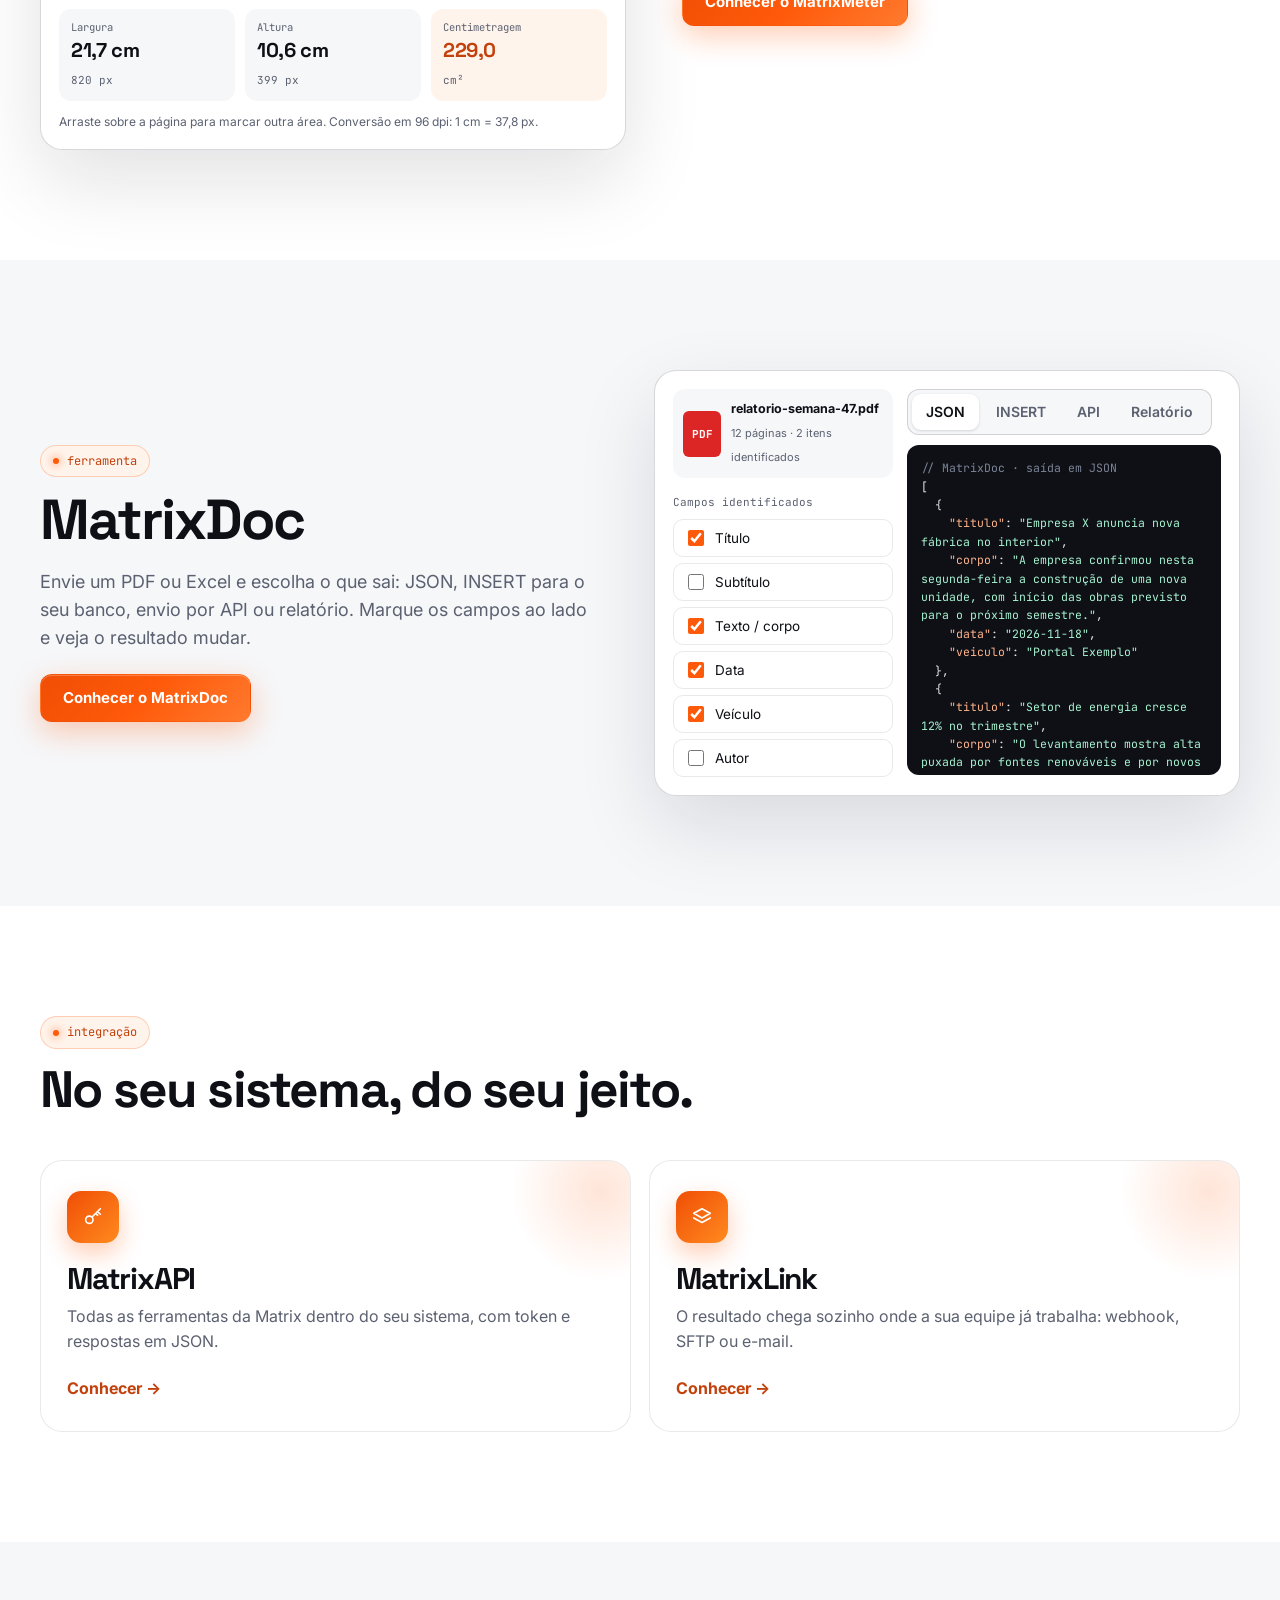
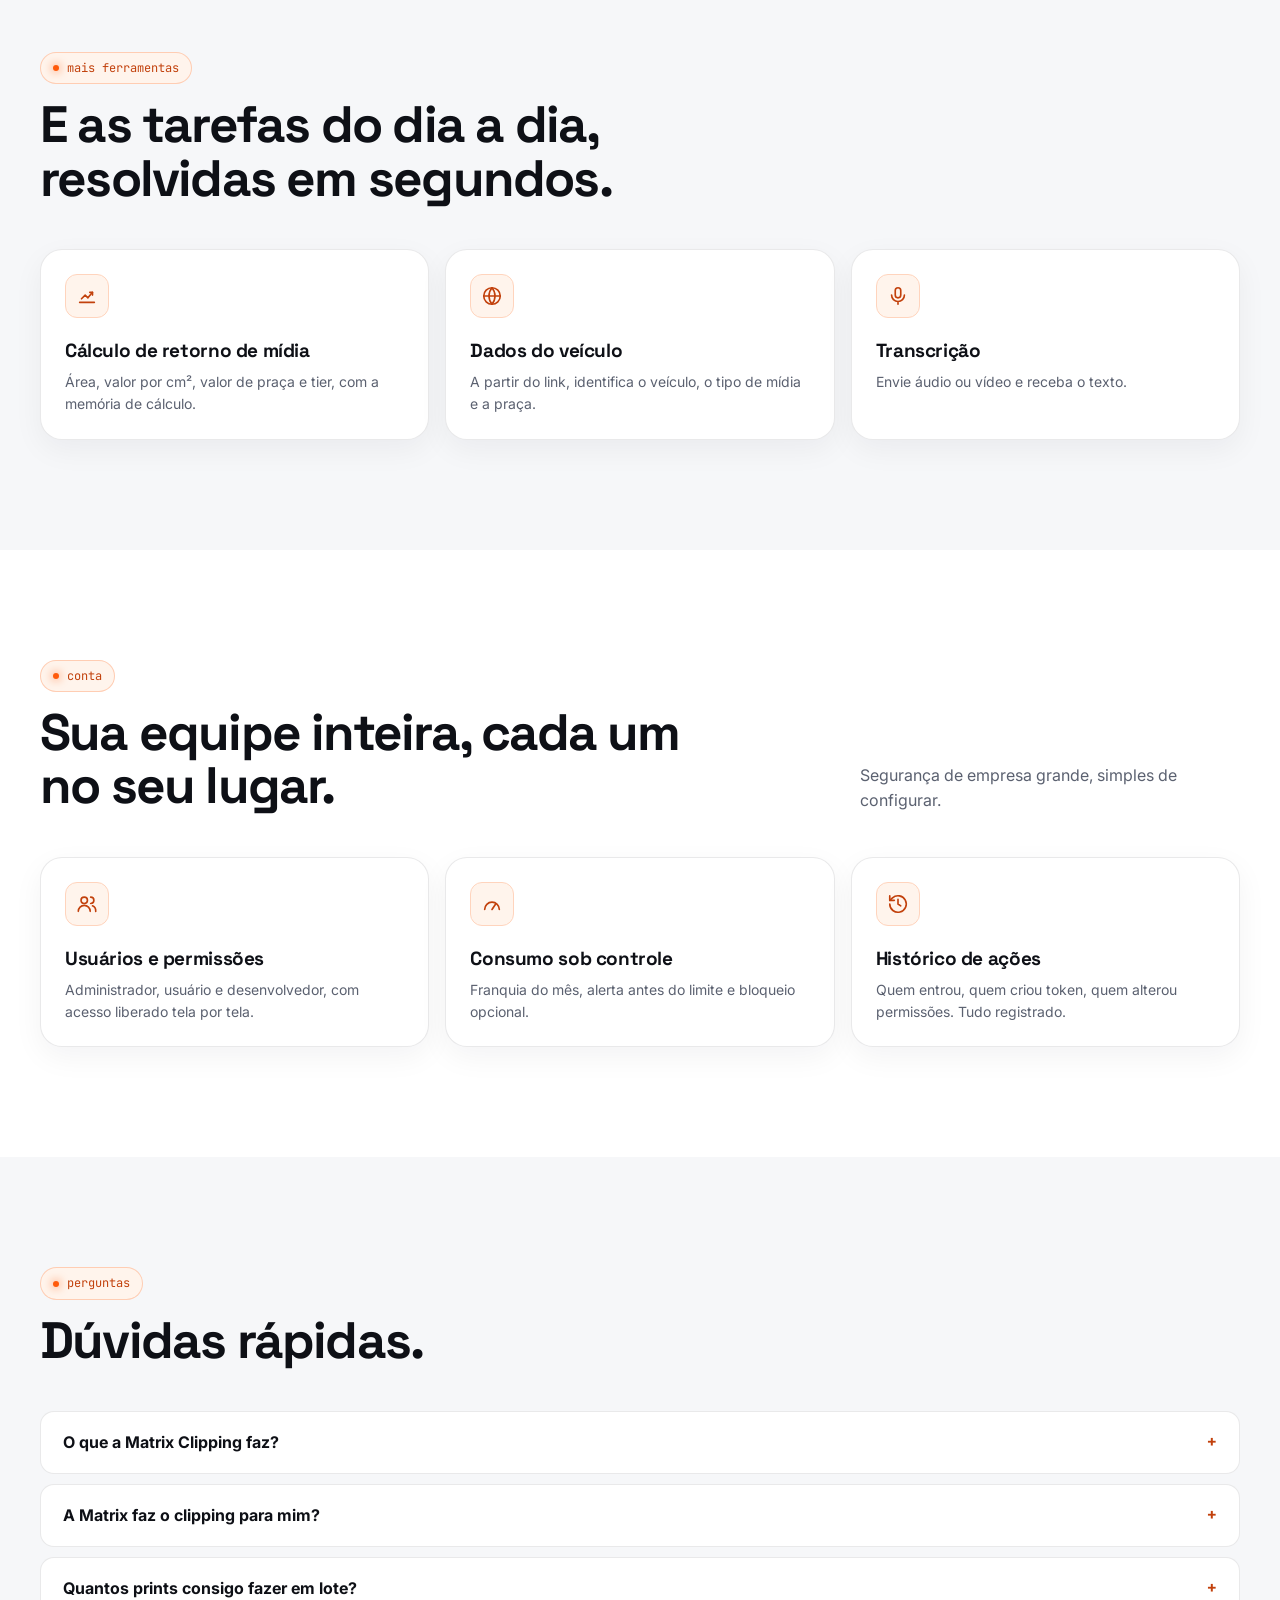
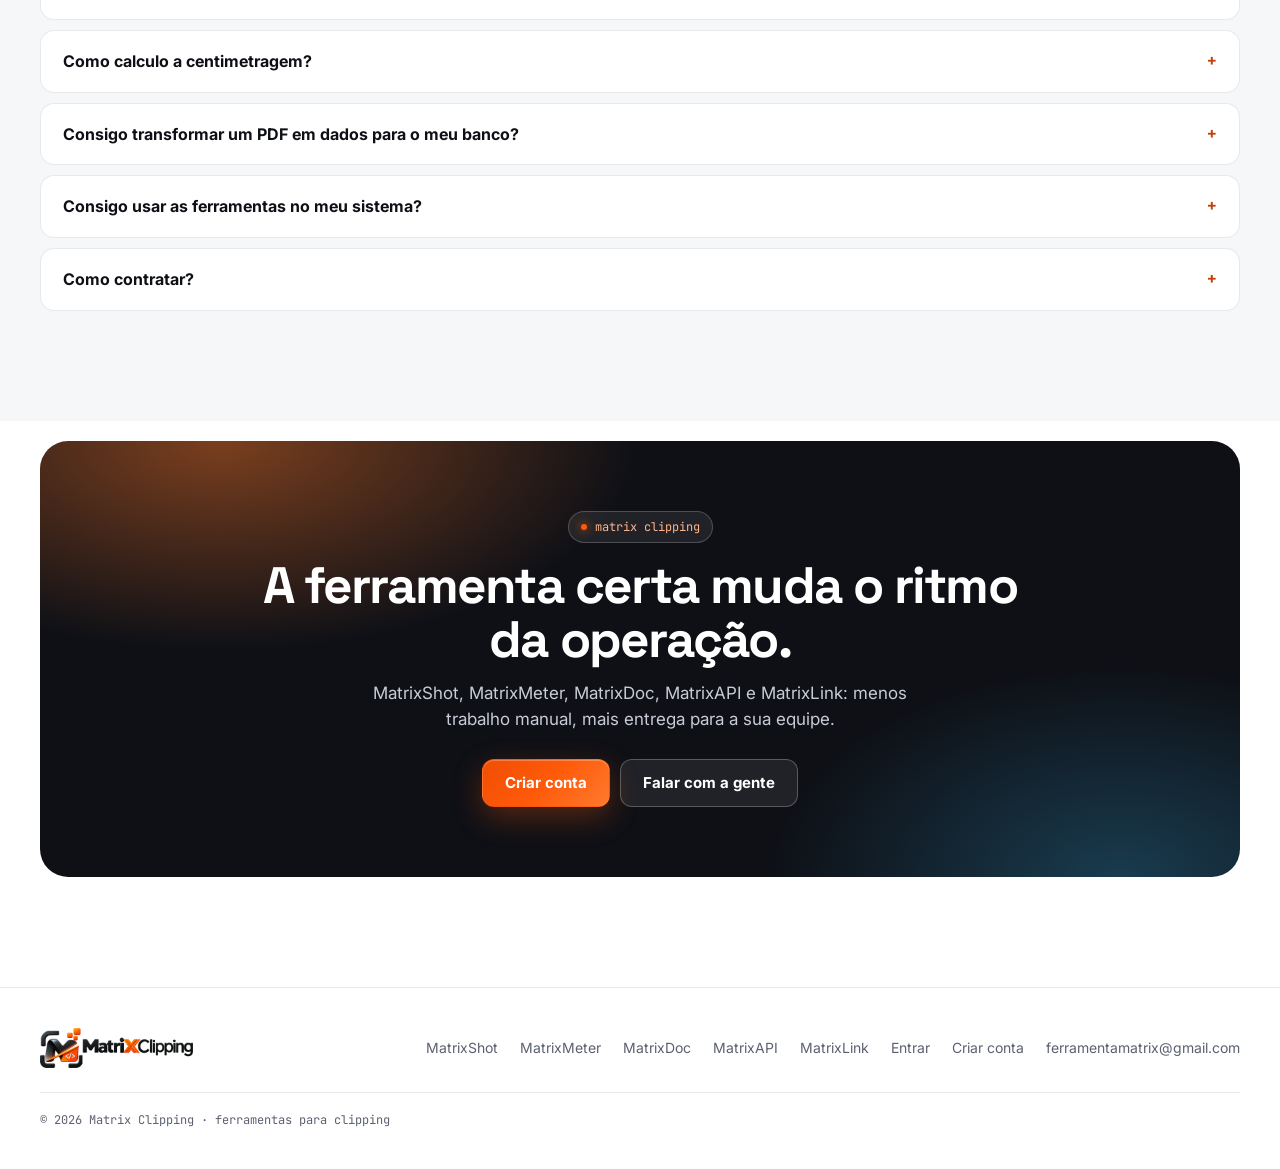
==== commit 58fdb9a4: "Add files via upload" ====
--- a/index.html
+++ b/index.html
@@ -3,8 +3,8 @@
 <head>
 <meta charset="utf-8">
 <meta name="viewport" content="width=device-width, initial-scale=1">
-<title>Ferramenta de Clipping com Print em Lote | Matrix Clipping</title>
-<meta name="description" content="Ferramenta de clipping com print em lote, screenshot de notícias, centimetragem, retorno de mídia e relatórios. Automação para clipping do link ao relatório.">
+<title>Ferramentas para Clipping | MatrixShot, MatrixMeter, MatrixDoc, MatrixAPI e MatrixLink</title>
+<meta name="description" content="Ferramentas para clipping: MatrixShot para print em lote, MatrixMeter para centimetragem, MatrixDoc para PDF e Excel, MatrixAPI e MatrixLink para integrar.">
 <link rel="canonical" href="https://matrixclipping.com.br/">
 <meta name="theme-color" content="#ffffff">
 <link rel="icon" href="assets/img/favicon.ico" sizes="any">
@@ -13,8 +13,8 @@
 <meta property="og:type" content="website">
 <meta property="og:locale" content="pt_BR">
 <meta property="og:site_name" content="Matrix Clipping">
-<meta property="og:title" content="Ferramenta de Clipping com Print em Lote | Matrix Clipping">
-<meta property="og:description" content="Ferramenta de clipping com print em lote, screenshot de notícias, centimetragem, retorno de mídia e relatórios. Automação para clipping do link ao relatório.">
+<meta property="og:title" content="Ferramentas para Clipping | MatrixShot, MatrixMeter, MatrixDoc, MatrixAPI e MatrixLink">
+<meta property="og:description" content="Ferramentas para clipping: MatrixShot para print em lote, MatrixMeter para centimetragem, MatrixDoc para PDF e Excel, MatrixAPI e MatrixLink para integrar.">
 <meta property="og:url" content="https://matrixclipping.com.br/">
 <meta property="og:image" content="https://matrixclipping.com.br/assets/img/icon-512.png">
 <meta name="twitter:card" content="summary">
@@ -23,20 +23,22 @@
 <link href="https://fonts.googleapis.com/css2?family=Inter:wght@400;500;600;700&family=JetBrains+Mono:wght@400;700&family=Space+Grotesk:wght@400;500;700&display=swap" rel="stylesheet">
 <link rel="stylesheet" href="assets/css/main.css">
 <script type="application/ld+json">{"@context": "https://schema.org", "@type": "Organization", "name": "Matrix Clipping", "url": "https://matrixclipping.com.br", "logo": "https://matrixclipping.com.br/assets/img/icon-512.png", "email": "ferramentamatrix@gmail.com"}</script>
-<script type="application/ld+json">{"@context": "https://schema.org", "@type": "SoftwareApplication", "name": "Matrix Clipping", "applicationCategory": "BusinessApplication", "operatingSystem": "Web", "description": "MatrixPress, ferramenta de clipping com MatrixShot (print em lote e screenshot de notícias), centimetragem, retorno de mídia, relatórios, MatrixAPI e MatrixLink para automação de clipping.", "url": "https://matrixclipping.com.br", "inLanguage": "pt-BR"}</script>
-<script type="application/ld+json">{"@context": "https://schema.org", "@type": "FAQPage", "mainEntity": [{"@type": "Question", "name": "O que é uma ferramenta de clipping?", "acceptedAnswer": {"@type": "Answer", "text": "É o sistema que ajuda clipadoras, assessorias e agências a encontrar, registrar e entregar as matérias em que um cliente aparece. O MatrixPress, ambiente de clipping da Matrix, cuida da parte pesada: print da página, centimetragem, retorno de mídia, organização por editoria e relatórios."}}, {"@type": "Question", "name": "Quantos prints consigo fazer em lote?", "acceptedAnswer": {"@type": "Answer", "text": "Não existe um número fixo por envio. No MatrixShot, os prints de um lote são feitos em paralelo, e a capacidade é dimensionada pelo volume da sua operação, de centenas a milhares de links."}}, {"@type": "Question", "name": "Um lote grande atrasa os outros?", "acceptedAnswer": {"@type": "Answer", "text": "Não. Os lotes andam ao mesmo tempo, com revezamento: quem mandou 500 links não espera o lote de 5.000 de outro cliente terminar."}}, {"@type": "Question", "name": "O print pega a página inteira?", "acceptedAnswer": {"@type": "Answer", "text": "Sim. O screenshot pode ser da página inteira ou da área visível, em versão desktop ou celular, e a matéria pode ser recortada com a centimetragem calculada."}}, {"@type": "Question", "name": "Como é calculado o retorno de mídia?", "acceptedAnswer": {"@type": "Answer", "text": "Para impresso e online: área em cm² × valor por cm² do veículo × tier. Para rádio e TV: valor da inserção de 30 segundos na praça, proporcional à duração, × inserções × tier. Cada resultado vem com a memória de cálculo."}}, {"@type": "Question", "name": "Funciona com rádio e TV?", "acceptedAnswer": {"@type": "Answer", "text": "Sim. Você cadastra o valor da praça para rádio e TV, calcula o retorno das inserções e envia áudio e vídeo para transcrição."}}, {"@type": "Question", "name": "Consigo integrar ao meu sistema?", "acceptedAnswer": {"@type": "Answer", "text": "Sim. A MatrixAPI usa token com escopos para ler matérias, executar ferramentas e consultar o consumo. E o MatrixLink envia as matérias automaticamente por webhook, FTP ou e-mail."}}, {"@type": "Question", "name": "Como funciona a contratação?", "acceptedAnswer": {"@type": "Answer", "text": "Montamos a proposta pelo volume da sua operação. Crie sua conta ou escreva para ferramentamatrix@gmail.com, e a gente mostra a central funcionando com os seus links."}}]}</script>
+<script type="application/ld+json">{"@context": "https://schema.org", "@type": "SoftwareApplication", "name": "Matrix Clipping", "applicationCategory": "BusinessApplication", "operatingSystem": "Web", "description": "Ferramentas para clipping: MatrixShot (print em lote), MatrixMeter (centimetragem), MatrixDoc (PDF e Excel para dados), MatrixAPI e MatrixLink.", "url": "https://matrixclipping.com.br", "inLanguage": "pt-BR"}</script>
+<script type="application/ld+json">{"@context": "https://schema.org", "@type": "FAQPage", "mainEntity": [{"@type": "Question", "name": "O que a Matrix Clipping faz?", "acceptedAnswer": {"@type": "Answer", "text": "Desenvolvemos ferramentas para empresas que trabalham com clipping: MatrixShot para print e screenshot em lote, MatrixMeter para medidas e centimetragem, MatrixDoc para transformar PDF e Excel em dados, MatrixAPI para integrar ao seu sistema e MatrixLink para entregar os resultados."}}, {"@type": "Question", "name": "A Matrix faz o clipping para mim?", "acceptedAnswer": {"@type": "Answer", "text": "Não. A Matrix fornece as ferramentas. A sua operação continua com a sua empresa, do seu jeito, só que mais rápida."}}, {"@type": "Question", "name": "Quantos prints consigo fazer em lote?", "acceptedAnswer": {"@type": "Answer", "text": "Não existe um número fixo por envio. No MatrixShot, os prints de um lote são feitos em paralelo, e a capacidade é dimensionada pelo volume da sua operação."}}, {"@type": "Question", "name": "Como calculo a centimetragem?", "acceptedAnswer": {"@type": "Answer", "text": "Com o MatrixMeter: marque a área da página e receba altura, largura e cm², no padrão de 96 dpi."}}, {"@type": "Question", "name": "Consigo transformar um PDF em dados para o meu banco?", "acceptedAnswer": {"@type": "Answer", "text": "Sim, com o MatrixDoc: ele identifica título, texto e corpo e gera JSON, INSERT para MySQL, PostgreSQL ou SQL Server, ou um relatório personalizado."}}, {"@type": "Question", "name": "Consigo usar as ferramentas no meu sistema?", "acceptedAnswer": {"@type": "Answer", "text": "Sim. A MatrixAPI usa token com escopos e responde em JSON. E o MatrixLink entrega os resultados por webhook, SFTP ou e-mail."}}, {"@type": "Question", "name": "Como contratar?", "acceptedAnswer": {"@type": "Answer", "text": "Estamos na fase final de construção. Escreva para ferramentamatrix@gmail.com para ser um dos primeiros a usar."}}]}</script>
 </head>
 <body>
 <a class="skip-link" href="#conteudo">Ir para o conteúdo</a>
 <header class="site-header">
   <div class="container header-inner">
     <a class="logo" href="index.html" aria-label="Página inicial">
-      <img src="assets/img/logo.png" srcset="assets/img/logo.png 1x, assets/img/logo@2x.png 2x" alt="Matrix Clipping, ferramenta de clipping" width="460" height="120">
+      <img src="assets/img/logo.png" srcset="assets/img/logo.png 1x, assets/img/logo@2x.png 2x" alt="Matrix Clipping" width="460" height="120">
     </a>
     <nav class="nav" aria-label="Principal">
-      <a href="plataforma/index.html">Plataforma</a>
-      <a href="print-em-lote/index.html">Print em lote</a>
-      <a href="index.html#retorno">Retorno de mídia</a>
+      <div class="nav-drop"><a href="plataforma/index.html" aria-haspopup="true">Ferramentas <span aria-hidden="true">▾</span></a>
+        <div class="drop"><a href="matrixshot/index.html"><b>MatrixShot</b><small>Print e screenshot em lote</small></a><a href="matrixmeter/index.html"><b>MatrixMeter</b><small>Altura, largura e centimetragem</small></a><a href="matrixdoc/index.html"><b>MatrixDoc</b><small>PDF e Excel para dados e relatórios</small></a><a href="matrixapi/index.html"><b>MatrixAPI</b><small>As ferramentas no seu sistema</small></a><a href="matrixlink/index.html"><b>MatrixLink</b><small>Entrega por webhook, SFTP e e-mail</small></a><a class="drop-all" href="plataforma/index.html">Ver todas as ferramentas →</a></div></div>
+      <a href="matrixshot/index.html">MatrixShot</a>
+      <a href="matrixdoc/index.html">MatrixDoc</a>
+      <a href="matrixapi/index.html">MatrixAPI</a>
       <a href="index.html#perguntas">Perguntas</a>
     </nav>
     <div class="header-actions">
@@ -48,11 +50,10 @@
     </div>
   </div>
   <nav class="mobile-nav" id="mobileNav" aria-label="Menu móvel" hidden>
-    <a href="plataforma/index.html">Plataforma</a>
-    <a href="print-em-lote/index.html">Print em lote</a>
-    <a href="index.html#retorno">Retorno de mídia</a>
+    <span class="mn-lbl">Ferramentas</span>
+    <a href="matrixshot/index.html">MatrixShot</a><a href="matrixmeter/index.html">MatrixMeter</a><a href="matrixdoc/index.html">MatrixDoc</a><a href="matrixapi/index.html">MatrixAPI</a><a href="matrixlink/index.html">MatrixLink</a>
+    <a href="plataforma/index.html">Todas as ferramentas</a>
     <a href="index.html#perguntas">Perguntas</a>
-    <a href="entrar/index.html">Entrar</a>
   </nav>
 </header>
 
@@ -87,227 +88,120 @@
             <div class="row" data-field="medidas"><dt>Altura × larg.</dt><dd><span class="sk"></span></dd></div>
             <div class="row" data-field="centimetragem"><dt>Centimetragem</dt><dd><span class="sk"></span></dd></div>
             <div class="row" data-field="retorno"><dt>Retorno mídia</dt><dd><span class="sk"></span></dd></div>
-            <div class="row" data-field="sentimento"><dt>Sentimento</dt><dd><span class="sk"></span></dd></div>
           </dl>
         </div>
-        <span class="chip3d chip-a" aria-hidden="true"><b>✓</b> sentimento</span>
+        <span class="chip3d chip-a" aria-hidden="true"><b>✓</b> screenshot</span>
         <span class="chip3d chip-b" aria-hidden="true"><b>PRINT</b> recortado</span>
-        <span class="chip3d chip-c" aria-hidden="true"><b>R$</b> retorno de mídia</span>
+        <span class="chip3d chip-c" aria-hidden="true"><b>cm²</b> centimetragem</span>
       </div>
-      <p class="demo-caption"><span class="live-dot"></span> Demonstração automática com uma matéria de exemplo</p>
+      <p class="demo-caption"><span class="live-dot"></span> Demonstração automática com uma página de exemplo</p>
     </div>
 
     <div class="pitch">
-      <span class="tag">automação para clipping</span>
-      <h1>Clipping em escala, <span class="grad">do link ao relatório.</span></h1>
-      <p class="sub">A ferramenta de clipping que faz o trabalho pesado: print em lote com o MatrixShot, centimetragem, retorno de mídia e relatórios no MatrixPress, a nossa central. Sua equipe entrega mais, com menos trabalho manual.</p>
+      <span class="tag">ferramentas para clipping</span>
+      <h1>Ferramentas para clipping, <span class="grad">feitas para escala.</span></h1>
+      <p class="sub">Print em lote, centimetragem, leitura de documentos, API e entregas automáticas para quem trabalha com clipping. Você cuida da operação. A Matrix entrega a ferramenta.</p>
       <form class="probe-form" id="demoForm" action="processar/index.html" method="get" novalidate>
-        <label class="sr-only" for="demoUrl">Link da notícia</label>
-        <input id="demoUrl" name="url" type="url" inputmode="url" placeholder="Cole o link da matéria" autocomplete="off">
-        <button class="btn btn-primary" type="submit">Processar →</button>
+        <label class="sr-only" for="demoUrl">Link da página</label>
+        <input id="demoUrl" name="url" type="url" inputmode="url" placeholder="Cole um link para testar" autocomplete="off">
+        <button class="btn btn-primary" type="submit">Testar →</button>
       </form>
-      <ul class="highlights" aria-label="Destaques">
-        <li><svg width="16" height="16" viewBox="0 0 24 24" fill="none" stroke="currentColor" stroke-width="1.8" stroke-linecap="round" stroke-linejoin="round" aria-hidden="true"><path d="m5 12 5 5 9-10"/></svg> <b>MatrixShot</b>: print em lote</li>
-        <li><svg width="16" height="16" viewBox="0 0 24 24" fill="none" stroke="currentColor" stroke-width="1.8" stroke-linecap="round" stroke-linejoin="round" aria-hidden="true"><path d="m5 12 5 5 9-10"/></svg> <b>MatrixPress</b>: a central de clipping</li>
-        <li><svg width="16" height="16" viewBox="0 0 24 24" fill="none" stroke="currentColor" stroke-width="1.8" stroke-linecap="round" stroke-linejoin="round" aria-hidden="true"><path d="m5 12 5 5 9-10"/></svg> <b>MatrixAPI</b> e <b>MatrixLink</b></li>
-      </ul>
-    </div>
-
-  </div>
-</section>
-
-<section class="audience" aria-label="Para quem é">
-  <div class="container">
-    <small>feito para</small>
-    <span class="chip">Clipadoras</span><span class="chip">Assessorias de imprensa</span><span class="chip">Agências de comunicação</span><span class="chip">Comunicação corporativa</span><span class="chip">Monitoramento de mídia</span>
-  </div>
-</section>
-
-<section class="section" id="print-em-lote">
-  <div class="container split">
-    <div class="reveal">
-      <span class="tag">matrixshot · print em lote</span>
-      <h2>Mil links? Cinco mil? Mande tudo de uma vez.</h2>
-      <p class="lead">Com o <b>MatrixShot</b>, o screenshot de cada notícia é feito em paralelo, não um por um. E, com revezamento entre os lotes, ninguém fica esperando o lote do outro terminar.</p>
-      <ul class="ticks2"><li>Screenshot da página inteira</li><li>Versão desktop e celular</li><li>Pop-ups de cookies fechados antes da captura</li><li>Espera imagens e anúncios carregarem</li><li>Recorte da matéria com centimetragem</li><li>Nova tentativa automática se o portal estiver lento</li><li>Progresso do lote em tempo real</li><li>Aviso por e-mail ou webhook ao terminar</li></ul>
-      <div class="cta-row"><a class="btn btn-primary" href="print-em-lote/index.html">Conhecer o MatrixShot</a><a class="btn btn-glass" href="cadastro/index.html">Criar conta</a></div>
-    </div>
-    <div class="reveal" style="transition-delay:.1s">
-      <div class="batch" data-batch aria-label="Simulação do MatrixShot processando três lotes de print em paralelo">
+      <ul class="tool-chips" aria-label="Ferramentas"><li><a href="matrixshot/index.html">MatrixShot</a></li><li><a href="matrixmeter/index.html">MatrixMeter</a></li><li><a href="matrixdoc/index.html">MatrixDoc</a></li><li><a href="matrixapi/index.html">MatrixAPI</a></li><li><a href="matrixlink/index.html">MatrixLink</a></li></ul>
+    </div>
+
+  </div>
+</section>
+
+<section class="section" id="ferramentas">
+  <div class="container">
+    <div class="section-head reveal">
+      <div><span class="tag">nossas ferramentas</span><h2>Cinco ferramentas. Uma missão: tirar o trabalho pesado da sua equipe.</h2></div>
+    </div>
+    <div class="prods"><a class="prod reveal" href="matrixshot/index.html" style="transition-delay:0.00s"><div class="ico"><svg width="22" height="22" viewBox="0 0 24 24" fill="none" stroke="currentColor" stroke-width="1.8" stroke-linecap="round" stroke-linejoin="round" aria-hidden="true"><path d="M4 8V4h4M16 4h4v4M20 16v4h-4M8 20H4v-4"/><rect x="8" y="8" width="8" height="8" rx="1"/></svg></div><h3>MatrixShot</h3><p>Print e screenshot em lote. Milhares de páginas capturadas ao mesmo tempo.</p><span class="prod-go">Conhecer &rarr;</span></a><a class="prod reveal" href="matrixmeter/index.html" style="transition-delay:0.06s"><div class="ico"><svg width="22" height="22" viewBox="0 0 24 24" fill="none" stroke="currentColor" stroke-width="1.8" stroke-linecap="round" stroke-linejoin="round" aria-hidden="true"><path d="M3 17 17 3l4 4L7 21z"/><path d="m7 13 2 2M10 10l2 2M13 7l2 2"/></svg></div><h3>MatrixMeter</h3><p>Altura, largura e centimetragem de qualquer área da página, em segundos.</p><span class="prod-go">Conhecer &rarr;</span></a><a class="prod reveal" href="matrixdoc/index.html" style="transition-delay:0.12s"><div class="ico"><svg width="22" height="22" viewBox="0 0 24 24" fill="none" stroke="currentColor" stroke-width="1.8" stroke-linecap="round" stroke-linejoin="round" aria-hidden="true"><path d="M4 6h16M4 10h10M4 14h16M4 18h8"/></svg></div><h3>MatrixDoc</h3><p>Envie um PDF ou Excel e receba JSON, INSERT para o seu banco, envio por API ou um relatório sob medida.</p><span class="prod-go">Conhecer &rarr;</span></a><a class="prod reveal" href="matrixapi/index.html" style="transition-delay:0.18s"><div class="ico"><svg width="22" height="22" viewBox="0 0 24 24" fill="none" stroke="currentColor" stroke-width="1.8" stroke-linecap="round" stroke-linejoin="round" aria-hidden="true"><circle cx="8" cy="15" r="4"/><path d="M11 12l9-9M17 6l3 3M15 8l2 2"/></svg></div><h3>MatrixAPI</h3><p>Todas as ferramentas da Matrix dentro do seu sistema, com token e respostas em JSON.</p><span class="prod-go">Conhecer &rarr;</span></a><a class="prod reveal" href="matrixlink/index.html" style="transition-delay:0.24s"><div class="ico"><svg width="22" height="22" viewBox="0 0 24 24" fill="none" stroke="currentColor" stroke-width="1.8" stroke-linecap="round" stroke-linejoin="round" aria-hidden="true"><path d="m12 3 9 5-9 5-9-5z"/><path d="m3 13 9 5 9-5"/></svg></div><h3>MatrixLink</h3><p>O resultado chega sozinho onde a sua equipe já trabalha: webhook, SFTP ou e-mail.</p><span class="prod-go">Conhecer &rarr;</span></a></div>
+  </div>
+</section>
+
+<section class="section section-alt" id="matrixshot"><div class="container split"><div class="reveal"><span class="tag">ferramenta</span><h2>MatrixShot</h2><p class="lead">Mil links? Cinco mil? Mande tudo de uma vez. O screenshot de cada página é feito em paralelo, com revezamento entre os lotes: ninguém espera o lote do outro terminar.</p><ul class="ticks2"><li>Screenshot da página inteira</li><li>Versão desktop e celular</li><li>Pop-ups de cookies fechados antes da captura</li><li>Espera imagens e anúncios carregarem</li><li>Nova tentativa automática se a página estiver lenta</li><li>Progresso do lote em tempo real</li></ul><div class="cta-row"><a class="btn btn-primary" href="matrixshot/index.html">Conhecer o MatrixShot</a></div></div><div class="reveal" style="transition-delay:.1s"><div class="batch" data-batch aria-label="Simulação do MatrixShot processando três lotes de print em paralelo">
         <div class="batch-head"><b>MatrixShot</b><span class="batch-clock">0 prints</span></div>
-        <div class="lane" data-total="1000" data-c="1"><div><b>Lote A</b> <small>· clipadora · 1.000 links</small></div><span class="lane-n"></span><div class="lane-bar"><i></i></div><span class="lane-st">na fila</span></div>
-        <div class="lane" data-total="500" data-c="2"><div><b>Lote B</b> <small>· assessoria · 500 links</small></div><span class="lane-n"></span><div class="lane-bar"><i></i></div><span class="lane-st">na fila</span></div>
-        <div class="lane" data-total="5000" data-c="3"><div><b>Lote C</b> <small>· agência · 5.000 links</small></div><span class="lane-n"></span><div class="lane-bar"><i></i></div><span class="lane-st">na fila</span></div>
+        <div class="lane" data-total="1000" data-c="1"><div><b>Lote A</b> <small>· 1.000 links</small></div><span class="lane-n"></span><div class="lane-bar"><i></i></div><span class="lane-st">na fila</span></div>
+        <div class="lane" data-total="500" data-c="2"><div><b>Lote B</b> <small>· 500 links</small></div><span class="lane-n"></span><div class="lane-bar"><i></i></div><span class="lane-st">na fila</span></div>
+        <div class="lane" data-total="5000" data-c="3"><div><b>Lote C</b> <small>· 5.000 links</small></div><span class="lane-n"></span><div class="lane-bar"><i></i></div><span class="lane-st">na fila</span></div>
         <div class="tiles" aria-hidden="true"><i></i><i></i><i></i><i></i><i></i><i></i><i></i><i></i><i></i><i></i><i></i><i></i><i></i><i></i><i></i><i></i><i></i><i></i><i></i><i></i><i></i><i></i><i></i><i></i><i></i><i></i><i></i><i></i><i></i><i></i><i></i><i></i><i></i><i></i><i></i><i></i><i></i><i></i><i></i><i></i><i></i><i></i><i></i><i></i><i></i><i></i><i></i><i></i></div>
         <p class="batch-note">Simulação ilustrativa: os três lotes andam ao mesmo tempo, e o menor não espera o maior.</p>
-      </div>
-    </div>
-  </div>
-</section>
-
-<section class="section section-alt" id="plataforma">
-  <div class="container">
-    <div class="section-head reveal">
-      <div>
-        <span class="tag">matrixpress · plataforma</span>
-        <h2>MatrixPress: uma central para toda a operação de clipping.</h2>
-      </div>
-      <p>Menu simples, tudo a um clique. Do dashboard à API, sem pular de sistema em sistema.</p>
-    </div>
-    <div class="reveal">
-      <div class="explorer" data-tabs data-auto="6500">
-        <div class="ex-tabs" role="tablist" aria-label="Áreas da plataforma">
-<button type="button" role="tab" data-tab="dash" class="on" aria-selected="true"><svg width="22" height="22" viewBox="0 0 24 24" fill="none" stroke="currentColor" stroke-width="1.8" stroke-linecap="round" stroke-linejoin="round" aria-hidden="true"><path d="M4 20V10M10 20V4M16 20v-7M22 20H2"/></svg><span>Dashboard</span></button>
-<button type="button" role="tab" data-tab="ferr" class="" aria-selected="false"><svg width="22" height="22" viewBox="0 0 24 24" fill="none" stroke="currentColor" stroke-width="1.8" stroke-linecap="round" stroke-linejoin="round" aria-hidden="true"><path d="M14.7 6.3a4 4 0 0 0-5.4 5.4L3 18l3 3 6.3-6.3a4 4 0 0 0 5.4-5.4l-2.5 2.5-2.4-.6-.6-2.4z"/></svg><span>Ferramentas</span></button>
-<button type="button" role="tab" data-tab="gest" class="" aria-selected="false"><svg width="22" height="22" viewBox="0 0 24 24" fill="none" stroke="currentColor" stroke-width="1.8" stroke-linecap="round" stroke-linejoin="round" aria-hidden="true"><path d="M4 6h16M4 12h10M4 18h7"/><path d="M17 15l2 2 4-4"/></svg><span>Gestão</span></button>
-<button type="button" role="tab" data-tab="clip" class="" aria-selected="false"><svg width="22" height="22" viewBox="0 0 24 24" fill="none" stroke="currentColor" stroke-width="1.8" stroke-linecap="round" stroke-linejoin="round" aria-hidden="true"><path d="M21.4 11.1l-9.2 9.2a6 6 0 0 1-8.5-8.5l9.2-9.2a4 4 0 0 1 5.7 5.7l-9.2 9.2a2 2 0 0 1-2.8-2.8l8.5-8.5"/></svg><span>Clipping</span></button>
-<button type="button" role="tab" data-tab="jorn" class="" aria-selected="false"><svg width="22" height="22" viewBox="0 0 24 24" fill="none" stroke="currentColor" stroke-width="1.8" stroke-linecap="round" stroke-linejoin="round" aria-hidden="true"><path d="M4 4h13v16H6a2 2 0 0 1-2-2z"/><path d="M17 8h3v10a2 2 0 0 1-2 2"/><path d="M8 8h5M8 12h5M8 16h3"/></svg><span>Jornais</span></button>
-<button type="button" role="tab" data-tab="vei" class="" aria-selected="false"><svg width="22" height="22" viewBox="0 0 24 24" fill="none" stroke="currentColor" stroke-width="1.8" stroke-linecap="round" stroke-linejoin="round" aria-hidden="true"><circle cx="12" cy="12" r="9"/><path d="M3 12h18M12 3a14 14 0 0 1 0 18M12 3a14 14 0 0 0 0 18"/></svg><span>Veículos e editorias</span></button>
-<button type="button" role="tab" data-tab="mkt" class="" aria-selected="false"><svg width="22" height="22" viewBox="0 0 24 24" fill="none" stroke="currentColor" stroke-width="1.8" stroke-linecap="round" stroke-linejoin="round" aria-hidden="true"><path d="M3 11v2a1 1 0 0 0 1 1h3l5 4V6L7 10H4a1 1 0 0 0-1 1z"/><path d="M16 8a5 5 0 0 1 0 8"/></svg><span>Marketing</span></button>
-<button type="button" role="tab" data-tab="ctrl" class="" aria-selected="false"><svg width="22" height="22" viewBox="0 0 24 24" fill="none" stroke="currentColor" stroke-width="1.8" stroke-linecap="round" stroke-linejoin="round" aria-hidden="true"><circle cx="8" cy="15" r="4"/><path d="M11 12l9-9M17 6l3 3M15 8l2 2"/></svg><span>Controle e MatrixAPI</span></button>
-        </div>
-        <div>
-<div class="ex-panel" role="tabpanel" data-panel="dash">
-          <div><h3>Tudo o que importa numa tela só.</h3><p>Volume de matérias, retorno de mídia, sentimento, consumo do mês e alertas negativos, sem abrir dez relatórios.</p><ul class="ex-list"><li><span>Indicadores do período com comparação</span></li><li><span>Matérias por dia e por tipo de mídia</span></li><li><span>Veículos e clientes com mais exposição</span></li><li><span>Alertas de matérias negativas</span></li></ul></div>
-          <div class="mock" aria-hidden="true"><div class="mock-bar"><i></i><i></i><i></i></div><div class="mock-grid"><div class="mock-card"><small>Matérias</small><div class="mock-k">1.284</div></div><div class="mock-card"><small>Retorno</small><div class="mock-k">R$ 2,1 mi</div></div><div class="mock-card"><small>Positivas</small><div class="mock-k">58%</div></div></div><div class="mock-card"><small>Matérias por dia</small><svg viewBox="0 0 200 50" style="width:100%;height:60px"><polyline points="0,40 20,32 40,36 60,22 80,26 100,14 120,20 140,10 160,18 180,8 200,12" fill="none" stroke="#ff5a0a" stroke-width="2.5"/></svg></div><div class="mock-card mock-row"><span><span class="mock-tag bad">negativa</span> Empresa X enfrenta queda nas vendas</span><small>há 2 h</small></div></div>
-        </div>
-<div class="ex-panel" role="tabpanel" data-panel="ferr" hidden>
-          <div><h3>As tarefas repetitivas, resolvidas em segundos.</h3><p>As ferramentas lado a lado, com histórico de tudo o que a equipe executou.</p><ul class="ex-list"><li><span><b>Informações do veículo</b> a partir do link</span></li><li><span><b>MatrixShot</b>: print de um link ou em lote</span></li><li><span><b>Recorte de print</b> com centimetragem</span></li><li><span><b>Retorno de mídia</b> com memória de cálculo</span></li><li><span><b>Upload com transcrição</b> de áudio e vídeo</span></li></ul></div>
-          <div class="mock" aria-hidden="true"><div class="mock-bar"><i></i><i></i><i></i></div><div class="mock-card"><small>Retorno de mídia</small><div class="mock-k" style="color:#c2410c">R$ 24.624,00</div></div><div class="mock-card"><small>1</small> Área: 12 cm × 18 cm = 216 cm²</div><div class="mock-card"><small>2</small> Valor base: 216 cm² × R$ 95,00</div><div class="mock-card"><small>3</small> Tier A: × 1,20</div></div>
-        </div>
-<div class="ex-panel" role="tabpanel" data-panel="gest" hidden>
-          <div><h3>Padronize e entregue com cara de agência grande.</h3><p>Ajuste centenas de títulos de uma vez, com prévia antes de gravar, e monte relatórios quinzenais e mensais prontos para enviar.</p><ul class="ex-list"><li><span>Ajuste de títulos em lote</span></li><li><span>Studio de relatório quinzenal e mensal</span></li><li><span>Destaques, veículos e sentimento do período</span></li><li><span>PDF pronto para o cliente</span></li></ul></div>
-          <div class="mock" aria-hidden="true"><div class="mock-bar"><i></i><i></i><i></i></div><div class="mock-card"><small>antes</small><div style="text-decoration:line-through;color:#8a90a0">EMPRESA X ANUNCIA NOVA FÁBRICA - Portal Y</div><small>depois</small><div><b>Empresa X anuncia nova fábrica</b></div></div><div class="mock-card mock-row"><b>Relatório mensal · Cliente X</b><span class="mock-tag ok">gerado</span></div><div class="mock-card mock-row"><b>Relatório quinzenal · Cliente Y</b><span class="mock-tag">rascunho</span></div></div>
-        </div>
-<div class="ex-panel" role="tabpanel" data-panel="clip" hidden>
-          <div><h3>Seus clientes monitorados, organizados e integrados.</h3><p>Cadastre clientes e termos de busca, envie as matérias automaticamente para outros sistemas e organize os colunistas.</p><ul class="ex-list"><li><span>Cadastro de clientes e termos monitorados</span></li><li><span><b>MatrixLink</b>: integrador por webhook, API, FTP e e-mail</span></li><li><span>Colunistas por veículo e editoria</span></li></ul></div>
-          <div class="mock" aria-hidden="true"><div class="mock-bar"><i></i><i></i><i></i></div><div class="mock-card mock-row"><b>Cliente X</b><small>12 termos</small><span class="mock-tag ok">ativo</span></div><div class="mock-card mock-row"><b>Cliente Y</b><small>8 termos</small><span class="mock-tag ok">ativo</span></div><div class="mock-card mock-row"><span>MatrixLink · webhook</span><span class="mock-tag ok">enviando</span></div><div class="mock-card mock-row"><span>MatrixLink · FTP diário</span><span class="mock-tag mute">às 7h</span></div></div>
-        </div>
-<div class="ex-panel" role="tabpanel" data-panel="jorn" hidden>
-          <div><h3>A banca do dia, aberta na sua tela.</h3><p>Jornais do dia com manchete e número de páginas, e as capas lado a lado para a leitura da manhã.</p><ul class="ex-list"><li><span>Jornais do dia por praça</span></li><li><span>Capa do dia em grade</span></li><li><span>Navegação pelas páginas da edição</span></li><li><span>Histórico dos últimos dias</span></li></ul></div>
-          <div class="mock" aria-hidden="true"><div class="mock-bar"><i></i><i></i><i></i></div><div class="mock-grid"><div class="mock-cover"><b>Diário Exemplo</b><i class="ph"></i><i></i><i></i><i></i></div><div class="mock-cover"><b>Gazeta Modelo</b><i class="ph"></i><i></i><i></i><i></i></div><div class="mock-cover"><b>Folha Demo</b><i class="ph"></i><i></i><i></i><i></i></div><div class="mock-cover"><b>Tribuna Teste</b><i class="ph"></i><i></i><i></i><i></i></div><div class="mock-cover"><b>Correio Ficção</b><i class="ph"></i><i></i><i></i><i></i></div><div class="mock-cover"><b>Jornal Amostra</b><i class="ph"></i><i></i><i></i><i></i></div></div></div>
-        </div>
-<div class="ex-panel" role="tabpanel" data-panel="vei" hidden>
-          <div><h3>Cada veículo com o peso certo.</h3><p>Fontes por tipo de mídia, tiers padrão e personalizados, valor da praça para rádio e TV, e uma tela única de editorias com filtro por mídia.</p><ul class="ex-list"><li><span>Fontes: online, impresso, rádio, TV e redes sociais</span></li><li><span>Tier padrão e tier personalizado</span></li><li><span>Valor da praça para rádio e TV</span></li><li><span>Editorias com filtro por mídia e sentimento</span></li></ul></div>
-          <div class="mock" aria-hidden="true"><div class="mock-bar"><i></i><i></i><i></i></div><div class="mock-card mock-row"><b>Portal Exemplo</b><small>online · SP</small><span class="mock-tag">Tier A</span></div><div class="mock-card mock-row"><b>Rádio Modelo FM</b><small>rádio · RJ</small><span class="mock-tag">Tier B</span></div><div class="mock-card mock-row"><b>Política</b><small>48 matérias</small><span class="mock-tag bad">3 negativas</span></div><div class="mock-card mock-row"><b>Economia</b><small>31 matérias</small><span class="mock-tag ok">0 negativas</span></div></div>
-        </div>
-<div class="ex-panel" role="tabpanel" data-panel="mkt" hidden>
-          <div><h3>Comunique o seu resultado.</h3><p>Templates de e-mail, relatório e landing page, envios para grupos de contatos e acompanhamento de aberturas.</p><ul class="ex-list"><li><span>Templates padrão e da sua empresa</span></li><li><span>Grupos de e-mail</span></li><li><span>Envio de landing page com agendamento</span></li><li><span>Envios e aberturas por campanha</span></li></ul></div>
-          <div class="mock" aria-hidden="true"><div class="mock-bar"><i></i><i></i><i></i></div><div class="mock-card"><small>Campanha · resultados do trimestre</small><div class="mock-row" style="margin-top:6px"><span>Enviados <b>420</b></span><span>Aberturas <b>263</b></span><span class="mock-tag ok">63%</span></div><div class="bar"><i style="width:63%"></i></div></div><div class="mock-card mock-row"><b>Template · Relatório mensal</b><span class="mock-tag mute">e-mail</span></div></div>
-        </div>
-<div class="ex-panel" role="tabpanel" data-panel="ctrl" hidden>
-          <div><h3>Cada pessoa vê só o que deve ver.</h3><p>Perfis de acesso, liberação de telas por usuário, limite de consumo com alerta e a MatrixAPI para integrar ao seu sistema.</p><ul class="ex-list"><li><span>Perfis: administrador, usuário e desenvolvedor</span></li><li><span>Permissão por tela: sem acesso, ver ou editar</span></li><li><span>Limite de consumo com alerta e bloqueio</span></li><li><span><b>MatrixAPI</b>: token com escopos e histórico de uso</span></li></ul></div>
-          <div class="mock" aria-hidden="true"><div class="mock-bar"><i></i><i></i><i></i></div><table class="mock-perm"><tr><th>Tela</th><th>Admin</th><th>Usuário</th><th>Dev</th></tr><tr><td>Ferramentas</td><td>editar</td><td>editar</td><td>editar</td></tr><tr><td>Usuários</td><td>editar</td><td>—</td><td>—</td></tr><tr><td>Token da API</td><td>editar</td><td>—</td><td>editar</td></tr></table><pre class="mock-code" style="margin-top:8px"><span class="k">MatrixAPI</span>
-GET /v1/materias
-Authorization: Bearer <span class="s">mc_live_…</span></pre></div>
-        </div>
-        </div>
-      </div>
-    </div>
-    <p class="reveal" style="margin-top:22px;text-align:center"><a class="btn btn-glass" href="plataforma/index.html">Conhecer o MatrixPress →</a></p>
-  </div>
-</section>
-
-<section class="section" id="retorno">
-  <div class="container">
-    <div class="split rev">
-      <div class="reveal"><div class="calc" data-tabs>
-        <div class="seg" role="tablist" aria-label="Tipo de mídia">
-          <button type="button" role="tab" data-tab="imp" class="on" aria-selected="true">Impresso e online</button>
-          <button type="button" role="tab" data-tab="rtv" aria-selected="false">Rádio e TV</button>
-        </div>
-        <div data-panel="imp">
-          <div class="calc-total"><small>Retorno de mídia</small><b>R$ 24.624,00</b></div>
-          <ol><li>Área: 12 cm × 18 cm = 216 cm²</li><li>Valor base: 216 cm² × R$ 95,00 = R$ 20.520,00</li><li>Tier A do veículo: × 1,20</li></ol>
-        </div>
-        <div data-panel="rtv" hidden>
-          <div class="calc-total"><small>Retorno de mídia</small><b>R$ 10.400,00</b></div>
-          <ol><li>Valor de 30s na praça: R$ 2.600,00</li><li>Proporcional a 60s: R$ 2.600,00 × 60/30 = R$ 5.200,00</li><li>Inserções: × 2</li><li>Tier padrão: × 1,00</li></ol>
-        </div>
-      </div></div>
-      <div class="reveal" style="transition-delay:.1s">
-        <span class="tag">retorno de mídia</span>
-        <h2>Um retorno de mídia que o cliente entende.</h2>
-        <p class="lead">Cada valor vem com a memória de cálculo, do jeito que a sua clipadora já trabalha: a sua tabela por veículo, o valor da praça e o peso de cada tier.</p>
-        <ul class="ticks2"><li>Valor por cm² por veículo</li><li>Valor da praça para rádio e TV</li><li>Tier padrão e personalizado</li><li>Memória de cálculo para o relatório</li></ul>
-      </div>
-    </div>
-    <div style="margin-top:70px"><div class="vehicle reveal">
-      <div class="vehicle-copy">
-        <h3 class="block-title" style="margin:0">Métricas de audiência do veículo</h3>
-        <p>Mostre ao seu cliente não só onde a marca apareceu, mas o tamanho de cada veículo: audiência, engajamento e relevância, lado a lado com a matéria.</p>
-        <ul class="ticks">
-          <li><svg width="16" height="16" viewBox="0 0 24 24" fill="none" stroke="currentColor" stroke-width="1.8" stroke-linecap="round" stroke-linejoin="round" aria-hidden="true"><path d="m5 12 5 5 9-10"/></svg> Visitantes, visitas mensais e páginas por visita</li>
-          <li><svg width="16" height="16" viewBox="0 0 24 24" fill="none" stroke="currentColor" stroke-width="1.8" stroke-linecap="round" stroke-linejoin="round" aria-hidden="true"><path d="m5 12 5 5 9-10"/></svg> Duração média e taxa de rejeição</li>
-          <li><svg width="16" height="16" viewBox="0 0 24 24" fill="none" stroke="currentColor" stroke-width="1.8" stroke-linecap="round" stroke-linejoin="round" aria-hidden="true"><path d="m5 12 5 5 9-10"/></svg> Ranking e tráfego orgânico</li>
-        </ul>
-      </div>
-      <div class="vehicle-card">
-        <div class="vehicle-top">
-          <div><b>Portal Exemplo</b><small>portalexemplo.com.br</small></div>
-          <span class="pro"><svg width="18" height="18" viewBox="0 0 24 24" fill="none" stroke="currentColor" stroke-width="1.8" stroke-linecap="round" stroke-linejoin="round" aria-hidden="true"><rect x="5" y="11" width="14" height="10" rx="2"/><path d="M8 11V8a4 4 0 0 1 8 0v3"/></svg> Assinantes</span>
-        </div>
-        <div class="metrics locked" aria-hidden="true">
-          <div class="metric"><small>Visitantes únicos/dia</small><b>412.380</b></div>
-          <div class="metric"><small>Visitas mensais</small><b>12,4 mi</b></div>
-          <div class="metric"><small>Páginas por visita</small><b>2,87</b></div>
-          <div class="metric"><small>Duração média</small><b>03:21</b></div>
-          <div class="metric"><small>Taxa de rejeição</small><b>61,4%</b></div>
-          <div class="metric"><small>Ranking no Brasil</small><b>#214</b></div>
-          <div class="metric"><small>Tráfego orgânico/mês</small><b>3,1 mi</b></div>
-          <div class="metric"><small>Valor do tráfego orgânico</small><b>R$ 286 mil</b></div>
-        </div>
-        <div class="lock-overlay">
-          <span><svg width="18" height="18" viewBox="0 0 24 24" fill="none" stroke="currentColor" stroke-width="1.8" stroke-linecap="round" stroke-linejoin="round" aria-hidden="true"><rect x="5" y="11" width="14" height="10" rx="2"/><path d="M8 11V8a4 4 0 0 1 8 0v3"/></svg></span>
-          <strong>Disponível com o pacote de audiência</strong>
-          <small>Valores ilustrativos</small>
-        </div>
-      </div>
-    </div></div>
-  </div>
-</section>
-
-<section class="section section-alt" id="como-funciona">
-  <div class="container">
-    <div class="section-head reveal"><div><span class="tag">como funciona</span><h2>Do link ao relatório em três passos.</h2></div></div>
-    <div class="flow">
-      <div class="flow-step reveal"><span class="n">1</span><h3>Envie</h3><p>Um link, uma planilha com milhares ou direto do seu sistema pela MatrixAPI.</p></div>
-      <div class="flow-step reveal" style="transition-delay:.08s"><span class="n">2</span><h3>A Matrix processa</h3><p>O MatrixShot faz os prints em paralelo, e o MatrixPress calcula recorte, centimetragem, retorno de mídia e veículo.</p></div>
-      <div class="flow-step reveal" style="transition-delay:.16s"><span class="n">3</span><h3>Entregue</h3><p>Relatório quinzenal ou mensal, Excel ou direto no seu sistema pelo MatrixLink.</p></div>
-    </div>
+      </div></div></div></section>
+
+<section class="section" id="matrixmeter"><div class="container split rev"><div class="reveal" style="transition-delay:.1s"><div class="meter" data-meter>
+        <div class="browser-mini"><div class="bm-bar"><i></i><i></i><i></i><span>prévia · 1366 px de largura</span></div>
+          <div class="meter-page" data-area aria-label="Prévia de página: arraste para marcar a área">
+            <i class="nav"></i><i class="h"></i><i class="h" style="width:62%"></i><i class="s"></i><i class="img"></i><i></i><i></i><i class="s"></i><i class="ad"></i><i></i><i></i><i class="s"></i>
+            <div class="meter-sel" data-sel><span data-tag></span></div>
+          </div></div>
+        <div class="meter-out">
+          <div><small>Largura</small><b data-o="lcm">—</b><span data-o="lpx"></span></div>
+          <div><small>Altura</small><b data-o="acm">—</b><span data-o="apx"></span></div>
+          <div class="hl"><small>Centimetragem</small><b data-o="cm2">—</b><span>cm²</span></div>
+        </div>
+        <p class="batch-note">Arraste sobre a página para marcar outra área. Conversão em 96 dpi: 1 cm = 37,8 px.</p>
+      </div></div><div class="reveal"><span class="tag">ferramenta</span><h2>MatrixMeter</h2><p class="lead">Marque a área e receba altura, largura e centimetragem na hora. Experimente: arraste sobre a página ao lado.</p><div class="cta-row" style="margin-top:22px"><a class="btn btn-primary" href="matrixmeter/index.html">Conhecer o MatrixMeter</a></div></div></div></section>
+
+<section class="section section-alt" id="matrixdoc"><div class="container split"><div class="reveal"><span class="tag">ferramenta</span><h2>MatrixDoc</h2><p class="lead">Envie um PDF ou Excel e escolha o que sai: JSON, INSERT para o seu banco, envio por API ou relatório. Marque os campos ao lado e veja o resultado mudar.</p><div class="cta-row" style="margin-top:22px"><a class="btn btn-primary" href="matrixdoc/index.html">Conhecer o MatrixDoc</a></div></div><div class="reveal" style="transition-delay:.1s"><div class="docw" data-doc>
+        <div class="doc-in">
+          <div class="doc-file"><span class="doc-ico">PDF</span><div><b>relatorio-semana-47.pdf</b><small>12 páginas · 2 itens identificados</small></div></div>
+          <p class="doc-lbl">Campos identificados</p>
+          <label><input type="checkbox" data-f="titulo" checked> Título</label>
+          <label><input type="checkbox" data-f="subtitulo"> Subtítulo</label>
+          <label><input type="checkbox" data-f="corpo" checked> Texto / corpo</label>
+          <label><input type="checkbox" data-f="data" checked> Data</label>
+          <label><input type="checkbox" data-f="veiculo" checked> Veículo</label>
+          <label><input type="checkbox" data-f="autor"> Autor</label>
+        </div>
+        <div class="doc-outw">
+          <div class="seg" role="tablist" aria-label="Formato de saída"><button type="button" data-fmt="json" class="on">JSON</button><button type="button" data-fmt="sql">INSERT</button><button type="button" data-fmt="api">API</button><button type="button" data-fmt="rel">Relatório</button></div>
+          <div class="doc-out" data-out aria-live="polite"></div>
+        </div>
+      </div></div></div></section>
+
+<section class="section" id="integracao">
+  <div class="container">
+    <div class="section-head reveal"><div><span class="tag">integração</span><h2>No seu sistema, do seu jeito.</h2></div></div>
+    <div class="duo">
+      <a class="prod reveal" href="matrixapi/index.html"><div class="ico"><svg width="22" height="22" viewBox="0 0 24 24" fill="none" stroke="currentColor" stroke-width="1.8" stroke-linecap="round" stroke-linejoin="round" aria-hidden="true"><circle cx="8" cy="15" r="4"/><path d="M11 12l9-9M17 6l3 3M15 8l2 2"/></svg></div><h3>MatrixAPI</h3><p>Todas as ferramentas da Matrix dentro do seu sistema, com token e respostas em JSON.</p><span class="prod-go">Conhecer &rarr;</span></a>
+      <a class="prod reveal" href="matrixlink/index.html" style="transition-delay:.08s"><div class="ico"><svg width="22" height="22" viewBox="0 0 24 24" fill="none" stroke="currentColor" stroke-width="1.8" stroke-linecap="round" stroke-linejoin="round" aria-hidden="true"><path d="m12 3 9 5-9 5-9-5z"/><path d="m3 13 9 5 9-5"/></svg></div><h3>MatrixLink</h3><p>O resultado chega sozinho onde a sua equipe já trabalha: webhook, SFTP ou e-mail.</p><span class="prod-go">Conhecer &rarr;</span></a>
+    </div>
+  </div>
+</section>
+
+<section class="section section-alt" id="mais">
+  <div class="container">
+    <div class="section-head reveal"><div><span class="tag">mais ferramentas</span><h2>E as tarefas do dia a dia, resolvidas em segundos.</h2></div></div>
+    <div class="ctrl"><div class="card reveal" style="transition-delay:0.00s"><div class="ico"><svg width="22" height="22" viewBox="0 0 24 24" fill="none" stroke="currentColor" stroke-width="1.8" stroke-linecap="round" stroke-linejoin="round" aria-hidden="true"><path d="M4 19h16M6 15l4-4 3 3 5-6"/><path d="M15 8h3v3"/></svg></div><strong>Cálculo de retorno de mídia</strong><span>Área, valor por cm², valor de praça e tier, com a memória de cálculo.</span></div><div class="card reveal" style="transition-delay:0.05s"><div class="ico"><svg width="22" height="22" viewBox="0 0 24 24" fill="none" stroke="currentColor" stroke-width="1.8" stroke-linecap="round" stroke-linejoin="round" aria-hidden="true"><circle cx="12" cy="12" r="9"/><path d="M3 12h18M12 3a14 14 0 0 1 0 18M12 3a14 14 0 0 0 0 18"/></svg></div><strong>Dados do veículo</strong><span>A partir do link, identifica o veículo, o tipo de mídia e a praça.</span></div><div class="card reveal" style="transition-delay:0.10s"><div class="ico"><svg width="22" height="22" viewBox="0 0 24 24" fill="none" stroke="currentColor" stroke-width="1.8" stroke-linecap="round" stroke-linejoin="round" aria-hidden="true"><rect x="9" y="3" width="6" height="11" rx="3"/><path d="M5 11a7 7 0 0 0 14 0M12 18v3"/></svg></div><strong>Transcrição</strong><span>Envie áudio ou vídeo e receba o texto.</span></div></div>
   </div>
 </section>
 
 <section class="section" id="controle">
   <div class="container">
-    <div class="section-head reveal"><div><span class="tag">controle</span><h2>Sua equipe inteira, cada um no seu lugar.</h2></div><p>Segurança de empresa grande, simples de configurar.</p></div>
-    <div class="ctrl"><div class="card reveal" style="transition-delay:0.00s"><div class="ico"><svg width="22" height="22" viewBox="0 0 24 24" fill="none" stroke="currentColor" stroke-width="1.8" stroke-linecap="round" stroke-linejoin="round" aria-hidden="true"><circle cx="9" cy="8" r="3.5"/><path d="M2.5 20a6.5 6.5 0 0 1 13 0"/><path d="M16 4.5a3.5 3.5 0 0 1 0 7M18 14a6 6 0 0 1 3.5 6"/></svg></div><strong>Perfis de acesso</strong><span>Administrador, usuário e desenvolvedor, cada um com o acesso certo desde o primeiro dia.</span></div><div class="card reveal" style="transition-delay:0.05s"><div class="ico"><svg width="22" height="22" viewBox="0 0 24 24" fill="none" stroke="currentColor" stroke-width="1.8" stroke-linecap="round" stroke-linejoin="round" aria-hidden="true"><path d="M12 3l8 3v6c0 5-3.5 8-8 9-4.5-1-8-4-8-9V6z"/><path d="m9 12 2 2 4-4"/></svg></div><strong>Permissão por tela</strong><span>Libere ou restrinja cada tela por pessoa: sem acesso, só ver ou ver e editar.</span></div><div class="card reveal" style="transition-delay:0.10s"><div class="ico"><svg width="22" height="22" viewBox="0 0 24 24" fill="none" stroke="currentColor" stroke-width="1.8" stroke-linecap="round" stroke-linejoin="round" aria-hidden="true"><path d="M4 18a8 8 0 1 1 16 0"/><path d="M12 18l4-6"/></svg></div><strong>Consumo sob controle</strong><span>Franquia do mês, alerta antes do limite e bloqueio opcional. Sem surpresa no fim do mês.</span></div><div class="card reveal" style="transition-delay:0.15s"><div class="ico"><svg width="22" height="22" viewBox="0 0 24 24" fill="none" stroke="currentColor" stroke-width="1.8" stroke-linecap="round" stroke-linejoin="round" aria-hidden="true"><circle cx="8" cy="15" r="4"/><path d="M11 12l9-9M17 6l3 3M15 8l2 2"/></svg></div><strong>MatrixAPI</strong><span>Tokens com escopos, mostrados uma única vez e revogáveis a qualquer momento.</span></div><div class="card reveal" style="transition-delay:0.20s"><div class="ico"><svg width="22" height="22" viewBox="0 0 24 24" fill="none" stroke="currentColor" stroke-width="1.8" stroke-linecap="round" stroke-linejoin="round" aria-hidden="true"><path d="M3 12a9 9 0 1 0 3-6.7L3 8"/><path d="M3 3v5h5M12 7v5l3 2"/></svg></div><strong>Histórico de ações</strong><span>Quem entrou, quem criou token, quem alterou permissões. Tudo registrado.</span></div><div class="card reveal" style="transition-delay:0.25s"><div class="ico"><svg width="22" height="22" viewBox="0 0 24 24" fill="none" stroke="currentColor" stroke-width="1.8" stroke-linecap="round" stroke-linejoin="round" aria-hidden="true"><path d="m12 3 9 5-9 5-9-5z"/><path d="m3 13 9 5 9-5"/></svg></div><strong>MatrixLink</strong><span>Integração por webhook, API, FTP ou e-mail: as matérias chegam onde a sua equipe já trabalha.</span></div></div>
-  </div>
-</section>
-
-<section class="section section-alt" id="perguntas">
-  <div class="container reveal">
-    <div class="section-head"><div><span class="tag">perguntas</span><h2>Dúvidas rápidas.</h2></div></div>
-    <div class="faq">
-      <details><summary>O que é uma ferramenta de clipping?</summary><p>É o sistema que ajuda clipadoras, assessorias e agências a encontrar, registrar e entregar as matérias em que um cliente aparece. O MatrixPress, ambiente de clipping da Matrix, cuida da parte pesada: print da página, centimetragem, retorno de mídia, organização por editoria e relatórios.</p></details>
-      <details><summary>Quantos prints consigo fazer em lote?</summary><p>Não existe um número fixo por envio. No MatrixShot, os prints de um lote são feitos em paralelo, e a capacidade é dimensionada pelo volume da sua operação, de centenas a milhares de links.</p></details>
-      <details><summary>Um lote grande atrasa os outros?</summary><p>Não. Os lotes andam ao mesmo tempo, com revezamento: quem mandou 500 links não espera o lote de 5.000 de outro cliente terminar.</p></details>
-      <details><summary>O print pega a página inteira?</summary><p>Sim. O screenshot pode ser da página inteira ou da área visível, em versão desktop ou celular, e a matéria pode ser recortada com a centimetragem calculada.</p></details>
-      <details><summary>Como é calculado o retorno de mídia?</summary><p>Para impresso e online: área em cm² × valor por cm² do veículo × tier. Para rádio e TV: valor da inserção de 30 segundos na praça, proporcional à duração, × inserções × tier. Cada resultado vem com a memória de cálculo.</p></details>
-      <details><summary>Funciona com rádio e TV?</summary><p>Sim. Você cadastra o valor da praça para rádio e TV, calcula o retorno das inserções e envia áudio e vídeo para transcrição.</p></details>
-      <details><summary>Consigo integrar ao meu sistema?</summary><p>Sim. A MatrixAPI usa token com escopos para ler matérias, executar ferramentas e consultar o consumo. E o MatrixLink envia as matérias automaticamente por webhook, FTP ou e-mail.</p></details>
-      <details><summary>Como funciona a contratação?</summary><p>Montamos a proposta pelo volume da sua operação. Crie sua conta ou escreva para ferramentamatrix@gmail.com, e a gente mostra a central funcionando com os seus links.</p></details>
-    </div>
-  </div>
-</section>
+    <div class="section-head reveal"><div><span class="tag">conta</span><h2>Sua equipe inteira, cada um no seu lugar.</h2></div><p>Segurança de empresa grande, simples de configurar.</p></div>
+    <div class="ctrl"><div class="card reveal" style="transition-delay:0.00s"><div class="ico"><svg width="22" height="22" viewBox="0 0 24 24" fill="none" stroke="currentColor" stroke-width="1.8" stroke-linecap="round" stroke-linejoin="round" aria-hidden="true"><circle cx="9" cy="8" r="3.5"/><path d="M2.5 20a6.5 6.5 0 0 1 13 0"/><path d="M16 4.5a3.5 3.5 0 0 1 0 7M18 14a6 6 0 0 1 3.5 6"/></svg></div><strong>Usuários e permissões</strong><span>Administrador, usuário e desenvolvedor, com acesso liberado tela por tela.</span></div><div class="card reveal" style="transition-delay:0.05s"><div class="ico"><svg width="22" height="22" viewBox="0 0 24 24" fill="none" stroke="currentColor" stroke-width="1.8" stroke-linecap="round" stroke-linejoin="round" aria-hidden="true"><path d="M4 18a8 8 0 1 1 16 0"/><path d="M12 18l4-6"/></svg></div><strong>Consumo sob controle</strong><span>Franquia do mês, alerta antes do limite e bloqueio opcional.</span></div><div class="card reveal" style="transition-delay:0.10s"><div class="ico"><svg width="22" height="22" viewBox="0 0 24 24" fill="none" stroke="currentColor" stroke-width="1.8" stroke-linecap="round" stroke-linejoin="round" aria-hidden="true"><path d="M3 12a9 9 0 1 0 3-6.7L3 8"/><path d="M3 3v5h5M12 7v5l3 2"/></svg></div><strong>Histórico de ações</strong><span>Quem entrou, quem criou token, quem alterou permissões. Tudo registrado.</span></div></div>
+  </div>
+</section>
+
+<section class="section section-alt" id="perguntas"><div class="container reveal"><div class="section-head"><div><span class="tag">perguntas</span><h2>Dúvidas rápidas.</h2></div></div><div class="faq">
+      <details><summary>O que a Matrix Clipping faz?</summary><p>Desenvolvemos ferramentas para empresas que trabalham com clipping: MatrixShot para print e screenshot em lote, MatrixMeter para medidas e centimetragem, MatrixDoc para transformar PDF e Excel em dados, MatrixAPI para integrar ao seu sistema e MatrixLink para entregar os resultados.</p></details>
+      <details><summary>A Matrix faz o clipping para mim?</summary><p>Não. A Matrix fornece as ferramentas. A sua operação continua com a sua empresa, do seu jeito, só que mais rápida.</p></details>
+      <details><summary>Quantos prints consigo fazer em lote?</summary><p>Não existe um número fixo por envio. No MatrixShot, os prints de um lote são feitos em paralelo, e a capacidade é dimensionada pelo volume da sua operação.</p></details>
+      <details><summary>Como calculo a centimetragem?</summary><p>Com o MatrixMeter: marque a área da página e receba altura, largura e cm², no padrão de 96 dpi.</p></details>
+      <details><summary>Consigo transformar um PDF em dados para o meu banco?</summary><p>Sim, com o MatrixDoc: ele identifica título, texto e corpo e gera JSON, INSERT para MySQL, PostgreSQL ou SQL Server, ou um relatório personalizado.</p></details>
+      <details><summary>Consigo usar as ferramentas no meu sistema?</summary><p>Sim. A MatrixAPI usa token com escopos e responde em JSON. E o MatrixLink entrega os resultados por webhook, SFTP ou e-mail.</p></details>
+      <details><summary>Como contratar?</summary><p>Estamos na fase final de construção. Escreva para ferramentamatrix@gmail.com para ser um dos primeiros a usar.</p></details>
+    </div></div></section>
 
 <section class="section" style="padding-top:20px">
   <div class="container reveal">
     <div class="final">
       <span class="tag" style="background:rgba(255,255,255,.08);border-color:rgba(255,255,255,.2);color:#ffb48a">matrix clipping</span>
-      <h2 style="margin-top:16px">Sua operação de clipping no próximo nível.</h2>
-      <p>Menos copiar e colar, mais entrega. Conheça o MatrixPress e o MatrixShot funcionando com o volume da sua operação.</p>
-      <div class="cta-row"><a class="btn btn-primary" href="cadastro/index.html">Criar conta</a><a class="btn btn-glass" data-email-cta href="mailto:ferramentamatrix@gmail.com?subject=Quero%20conhecer%20a%20Matrix%20Clipping">Falar com a gente</a></div>
+      <h2 style="margin-top:16px">A ferramenta certa muda o ritmo da operação.</h2>
+      <p>MatrixShot, MatrixMeter, MatrixDoc, MatrixAPI e MatrixLink: menos trabalho manual, mais entrega para a sua equipe.</p>
+      <div class="cta-row"><a class="btn btn-primary" href="cadastro/index.html">Criar conta</a><a class="btn btn-glass" href="mailto:ferramentamatrix@gmail.com?subject=Quero%20conhecer%20a%20Matrix%20Clipping">Falar com a gente</a></div>
     </div>
   </div>
 </section>
@@ -317,18 +211,20 @@
   <div class="container">
     <div class="footer-row">
       <a class="logo" href="index.html" aria-label="Página inicial">
-        <img src="assets/img/logo.png" srcset="assets/img/logo.png 1x, assets/img/logo@2x.png 2x" alt="Matrix Clipping, ferramenta de clipping" width="460" height="120">
+        <img src="assets/img/logo.png" srcset="assets/img/logo.png 1x, assets/img/logo@2x.png 2x" alt="Matrix Clipping" width="460" height="120">
       </a>
       <nav class="footer-links" aria-label="Rodapé">
-        <a href="plataforma/index.html">MatrixPress · ferramenta de clipping</a>
-        <a href="print-em-lote/index.html">MatrixShot · print em lote</a>
-        <a href="index.html#retorno">Retorno de mídia</a>
+        <a href="matrixshot/index.html">MatrixShot</a>
+        <a href="matrixmeter/index.html">MatrixMeter</a>
+        <a href="matrixdoc/index.html">MatrixDoc</a>
+        <a href="matrixapi/index.html">MatrixAPI</a>
+        <a href="matrixlink/index.html">MatrixLink</a>
         <a href="entrar/index.html">Entrar</a>
         <a href="cadastro/index.html">Criar conta</a>
         <a data-email href="#">ferramentamatrix@gmail.com</a>
       </nav>
     </div>
-    <div class="copy">© <span data-year>2026</span> Matrix Clipping · MatrixPress, MatrixShot, MatrixAPI e MatrixLink · ferramenta de clipping, print em lote e automação para clipping</div>
+    <div class="copy">© <span data-year>2026</span> Matrix Clipping · ferramentas para clipping</div>
   </div>
 </footer>
 <script src="assets/js/config.js"></script>
--- a/assets/css/main.css
+++ b/assets/css/main.css
@@ -601,3 +601,101 @@
 .mc-modal-x { position: absolute; top: 12px; right: 12px; width: 36px; height: 36px; border: 0; border-radius: 10px; background: none; font-size: 22px; line-height: 1; color: var(--muted); }
 .mc-modal-x:hover { background: var(--bg-2); color: var(--text); }
 @keyframes fadeIn { from { opacity: 0; } }
+
+/* ---------- Produtos (MatrixShot, MatrixAPI, MatrixLink) ---------- */
+.prods { display: grid; grid-template-columns: repeat(3, 1fr); gap: 18px; }
+.prod { position: relative; display: flex; flex-direction: column; padding: 30px 26px; border-radius: var(--r-lg); background: #fff; border: 1px solid var(--line); text-decoration: none; color: var(--text); overflow: hidden; transition: transform .25s, border-color .25s, box-shadow .25s; }
+.prod::after { content: ""; position: absolute; right: -60px; top: -60px; width: 180px; height: 180px; border-radius: 50%; background: radial-gradient(circle, rgba(255,90,10,.16), transparent 70%); transition: transform .4s; }
+.prod:hover { transform: translateY(-6px); border-color: rgba(255,90,10,.45); box-shadow: 0 24px 60px rgba(15,18,30,.10); }
+.prod:hover::after { transform: scale(1.4); }
+.prod .ico { width: 52px; height: 52px; display: grid; place-items: center; border-radius: 14px; background: linear-gradient(135deg, #f04e05, var(--brand-2)); color: #fff; margin-bottom: 20px; box-shadow: 0 10px 24px var(--brand-glow); }
+.prod h3 { font-size: 30px; letter-spacing: -.04em; margin-bottom: 10px; }
+.prod p { margin: 0 0 22px; color: var(--muted); }
+.prod-go { margin-top: auto; font-weight: 700; color: var(--brand-ink); }
+.split h2 { font-size: clamp(36px, 4.4vw, 58px); }
+@media (max-width: 1040px) { .prods { grid-template-columns: 1fr; } .prod { padding: 24px 22px; } }
+.code-card { font-size: 12px; }
+
+/* ---------- Menu de ferramentas ---------- */
+.nav-drop { position: relative; }
+.nav-drop > a.on { background: var(--glass-2); color: var(--text); }
+.drop { position: absolute; top: calc(100% + 10px); left: -8px; width: 330px; padding: 8px; border-radius: 18px; background: #fff; border: 1px solid var(--line-2); box-shadow: 0 24px 60px rgba(15,18,30,.14); opacity: 0; visibility: hidden; transform: translateY(6px); transition: opacity .18s, transform .18s, visibility .18s; z-index: 60; }
+.drop::before { content: ""; position: absolute; left: 0; right: 0; top: -12px; height: 12px; }
+.nav-drop:hover .drop, .nav-drop:focus-within .drop { opacity: 1; visibility: visible; transform: none; }
+.drop a { display: block; padding: 10px 12px; border-radius: 12px; text-decoration: none; color: var(--text); }
+.drop a:hover, .drop a[aria-current="page"] { background: #fff4ec; }
+.drop a b { display: block; font-family: var(--display); font-size: 15px; }
+.drop a small { display: block; color: var(--muted); font-size: 12.5px; }
+.drop .drop-all { margin-top: 4px; border-top: 1px solid var(--line); border-radius: 0 0 12px 12px; font-weight: 600; font-size: 13.5px; color: var(--brand-ink); }
+.mobile-nav .mn-lbl { padding: 12px 0 2px; font-family: var(--mono); font-size: 11px; color: var(--muted); text-transform: uppercase; letter-spacing: .06em; }
+
+.tool-chips { display: flex; flex-wrap: wrap; gap: 8px; margin: 18px 0 0; padding: 0; list-style: none; }
+.tool-chips a { display: inline-flex; align-items: center; gap: 7px; padding: 7px 13px; border-radius: 99px; border: 1px solid var(--line-2); background: #fff; font-weight: 700; font-size: 13.5px; text-decoration: none; color: var(--text); transition: border-color .2s, transform .2s; }
+.tool-chips a::before { content: ""; width: 6px; height: 6px; border-radius: 50%; background: var(--brand); }
+.tool-chips a:hover { border-color: var(--brand); transform: translateY(-2px); }
+.tool-h1 { font-size: clamp(50px, 7.5vw, 100px); margin: 14px 0 12px; background: linear-gradient(90deg, var(--text) 55%, var(--brand)); -webkit-background-clip: text; background-clip: text; color: transparent; padding-bottom: 6px; }
+.prods { grid-template-columns: repeat(auto-fit, minmax(290px, 1fr)); }
+.duo { display: grid; grid-template-columns: 1fr 1fr; gap: 18px; }
+
+/* ---------- MatrixMeter (demo) ---------- */
+.meter { padding: 18px; border-radius: var(--r-lg); background: #fff; border: 1px solid var(--line-2); box-shadow: 0 30px 80px rgba(15,18,30,.12); }
+.browser-mini { border: 1px solid var(--line-2); border-radius: 12px; overflow: hidden; }
+.bm-bar { display: flex; align-items: center; gap: 6px; padding: 8px 12px; background: #f1f3f6; border-bottom: 1px solid var(--line); font: 11px var(--mono); color: var(--muted); }
+.bm-bar i { width: 8px; height: 8px; border-radius: 50%; background: #d5d9e1; }
+.bm-bar span { margin-left: 6px; }
+.meter-page { position: relative; height: 290px; padding: 14px; overflow: hidden; cursor: crosshair; user-select: none; touch-action: none; background: #fff; }
+.meter-page i { display: block; height: 7px; margin-bottom: 7px; border-radius: 3px; background: #e8eaef; pointer-events: none; }
+.meter-page i.nav { height: 11px; background: #1b1d24; margin-bottom: 14px; }
+.meter-page i.h { height: 12px; background: #1b1d24; width: 88%; }
+.meter-page i.s { width: 70%; }
+.meter-page i.img { height: 80px; margin: 10px 0; background: linear-gradient(135deg, #e6e3da, #d3cfc3); }
+.meter-page i.ad { height: 40px; margin: 10px 0; background: repeating-linear-gradient(45deg, #f3f4f6, #f3f4f6 8px, #eceef2 8px, #eceef2 16px); }
+.meter-sel { position: absolute; border: 2px solid var(--brand); background: rgba(255,90,10,.08); box-shadow: 0 0 0 9999px rgba(15,18,30,.22); border-radius: 3px; pointer-events: none; }
+.meter-sel span { position: absolute; right: -2px; bottom: -24px; padding: 2px 7px; border-radius: 6px; background: var(--brand); color: #fff; font: 700 11px var(--mono); white-space: nowrap; }
+.meter-out { display: grid; grid-template-columns: repeat(3, 1fr); gap: 10px; margin-top: 14px; }
+.meter-out div { padding: 10px 12px; border-radius: 12px; background: var(--bg-2); }
+.meter-out small { display: block; font-family: var(--mono); font-size: 10.5px; color: var(--muted); }
+.meter-out b { display: block; font-family: var(--display); font-size: 20px; letter-spacing: -.02em; }
+.meter-out span { font-family: var(--mono); font-size: 11px; color: var(--muted); }
+.meter-out .hl { background: #fff4ec; }
+.meter-out .hl b { color: var(--brand-ink); }
+
+/* ---------- MatrixDoc (demo) ---------- */
+.docw { display: grid; grid-template-columns: 220px 1fr; gap: 14px; padding: 18px; border-radius: var(--r-lg); background: #fff; border: 1px solid var(--line-2); box-shadow: 0 30px 80px rgba(15,18,30,.12); }
+.doc-in { display: grid; gap: 6px; align-content: start; }
+.doc-file { display: flex; gap: 10px; align-items: center; padding: 10px; border-radius: 12px; background: var(--bg-2); margin-bottom: 6px; }
+.doc-file b { display: block; font-size: 12.5px; word-break: break-all; }
+.doc-file small { color: var(--muted); font-size: 11px; }
+.doc-ico { flex: 0 0 38px; height: 46px; display: grid; place-items: center; border-radius: 6px; background: #dc2626; color: #fff; font: 700 11px var(--mono); }
+.doc-lbl { margin: 4px 0 2px; font-family: var(--mono); font-size: 11px; color: var(--muted); }
+.doc-in label { display: flex; align-items: center; gap: 8px; padding: 7px 10px; border: 1px solid var(--line); border-radius: 10px; font-size: 13.5px; cursor: pointer; }
+.doc-in input { accent-color: var(--brand); width: 16px; height: 16px; }
+.doc-outw { min-width: 0; }
+.doc-outw .seg { margin-bottom: 10px; flex-wrap: wrap; }
+.doc-out { min-height: 270px; }
+.doc-out pre { margin: 0; padding: 14px; border-radius: 12px; background: #0e1016; color: #e5e7eb; font: 11.5px/1.6 var(--mono); white-space: pre-wrap; word-break: break-word; max-height: 330px; overflow: auto; }
+.doc-out pre .k { color: #ffb48a; } .doc-out pre .s { color: #a7f3d0; } .doc-out pre .c { color: #7c8496; }
+.doc-rel { border: 1px solid var(--line); border-radius: 12px; overflow: hidden; font-size: 12.5px; }
+.doc-rel-h { display: flex; justify-content: space-between; align-items: center; padding: 12px 14px; border-bottom: 2px solid var(--text); }
+.doc-rel-h b { font-family: var(--display); font-size: 15px; }
+.doc-rel table { width: 100%; border-collapse: collapse; }
+.doc-rel th, .doc-rel td { padding: 8px 12px; border-bottom: 1px solid var(--line); text-align: left; vertical-align: top; }
+.doc-rel th { font-family: var(--mono); font-size: 10.5px; color: var(--muted); font-weight: 400; background: var(--bg-2); }
+
+/* ---------- MatrixAPI: endpoints ---------- */
+.eps { display: grid; gap: 10px; }
+.ep { display: grid; grid-template-columns: 64px minmax(0, 1.2fr) 130px minmax(0, 1.5fr); gap: 14px; align-items: center; padding: 14px 18px; border-radius: 14px; background: #fff; border: 1px solid var(--line); }
+.ep code { font: 600 14px var(--mono); }
+.ep-t { font-weight: 700; color: var(--brand-ink); font-size: 14px; }
+.ep-d { color: var(--muted); font-size: 14px; }
+.method { justify-self: start; padding: 3px 9px; border-radius: 7px; font: 700 11px var(--mono); }
+.m-get { background: #e8f0fe; color: #2563eb; } .m-post { background: #e3f7ee; color: var(--ok); }
+
+@media (max-width: 1100px) { .nav-drop + a + a + a { display: none; } }
+@media (max-width: 1040px) { .duo { grid-template-columns: 1fr; } }
+@media (max-width: 720px) {
+  .docw { grid-template-columns: 1fr; }
+  .meter-out b { font-size: 16px; }
+  .ep { grid-template-columns: 56px 1fr; }
+  .ep-t, .ep-d { grid-column: 2; }
+}
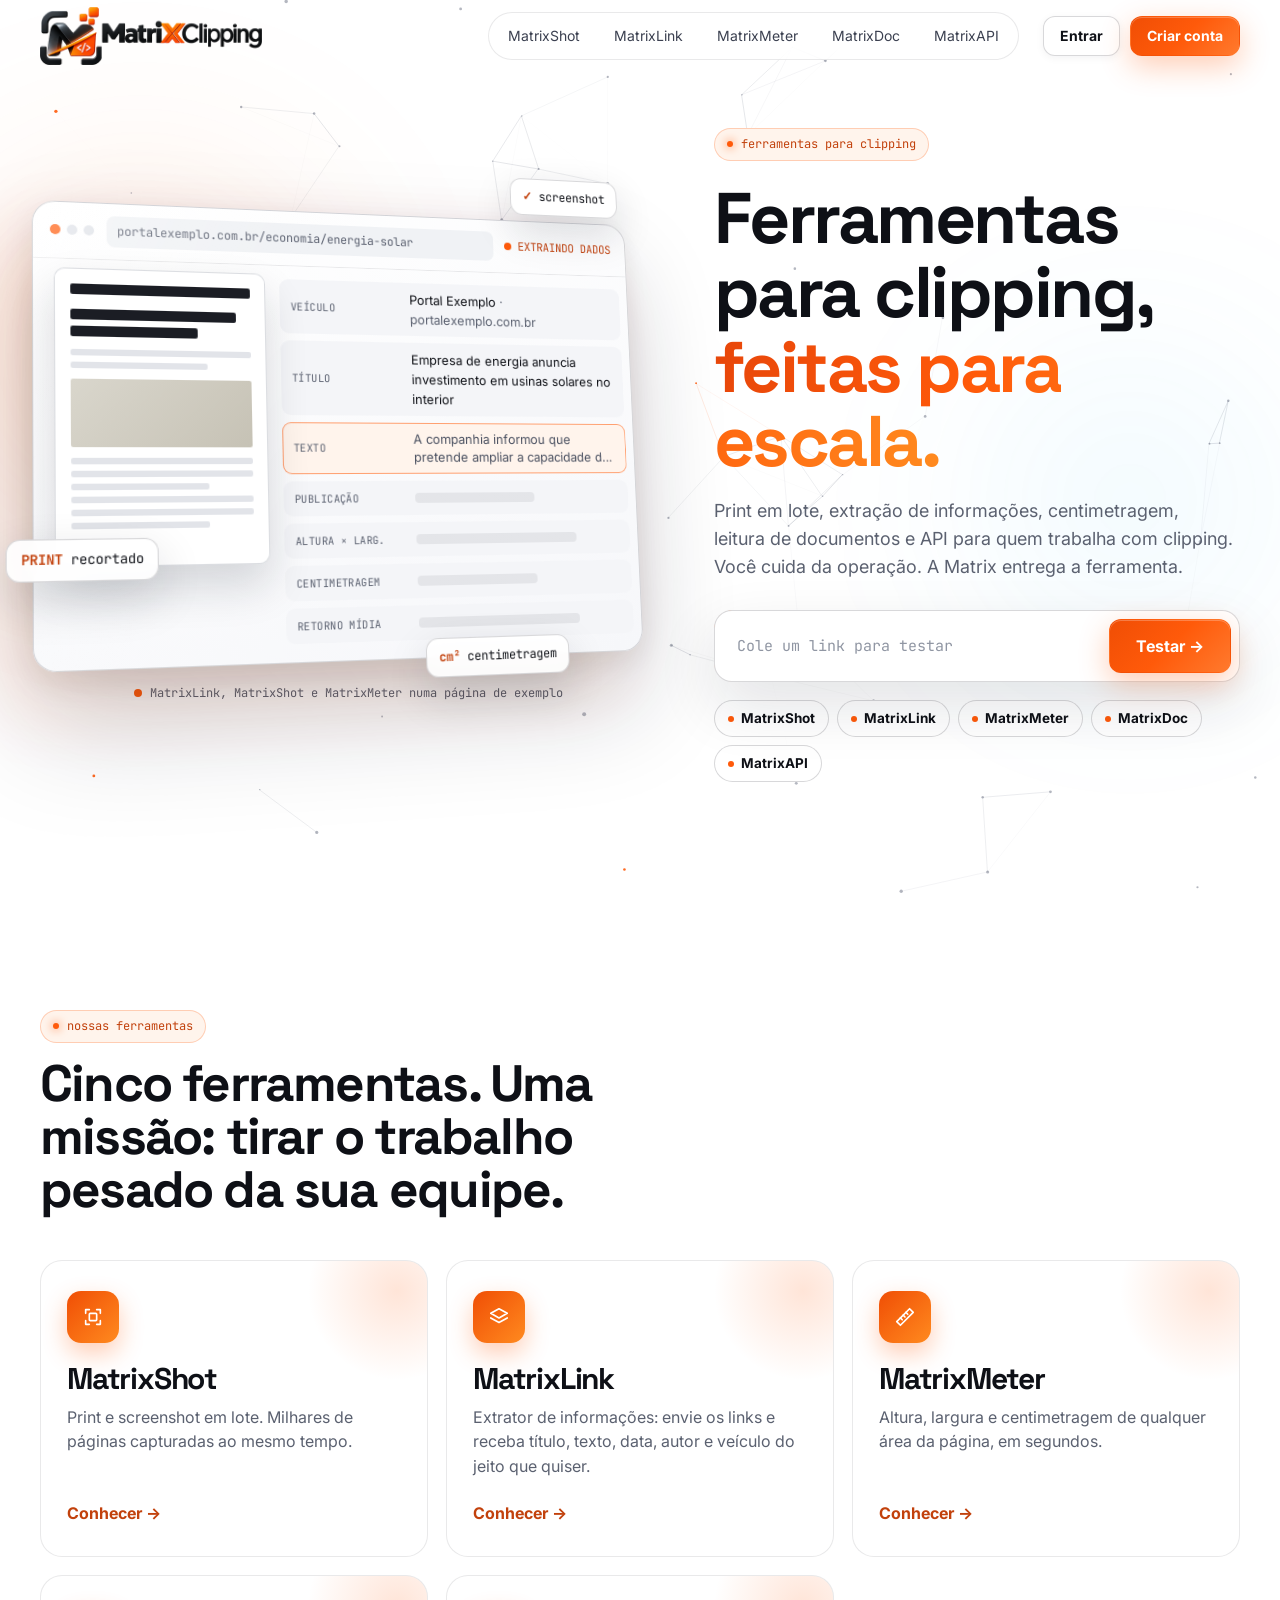
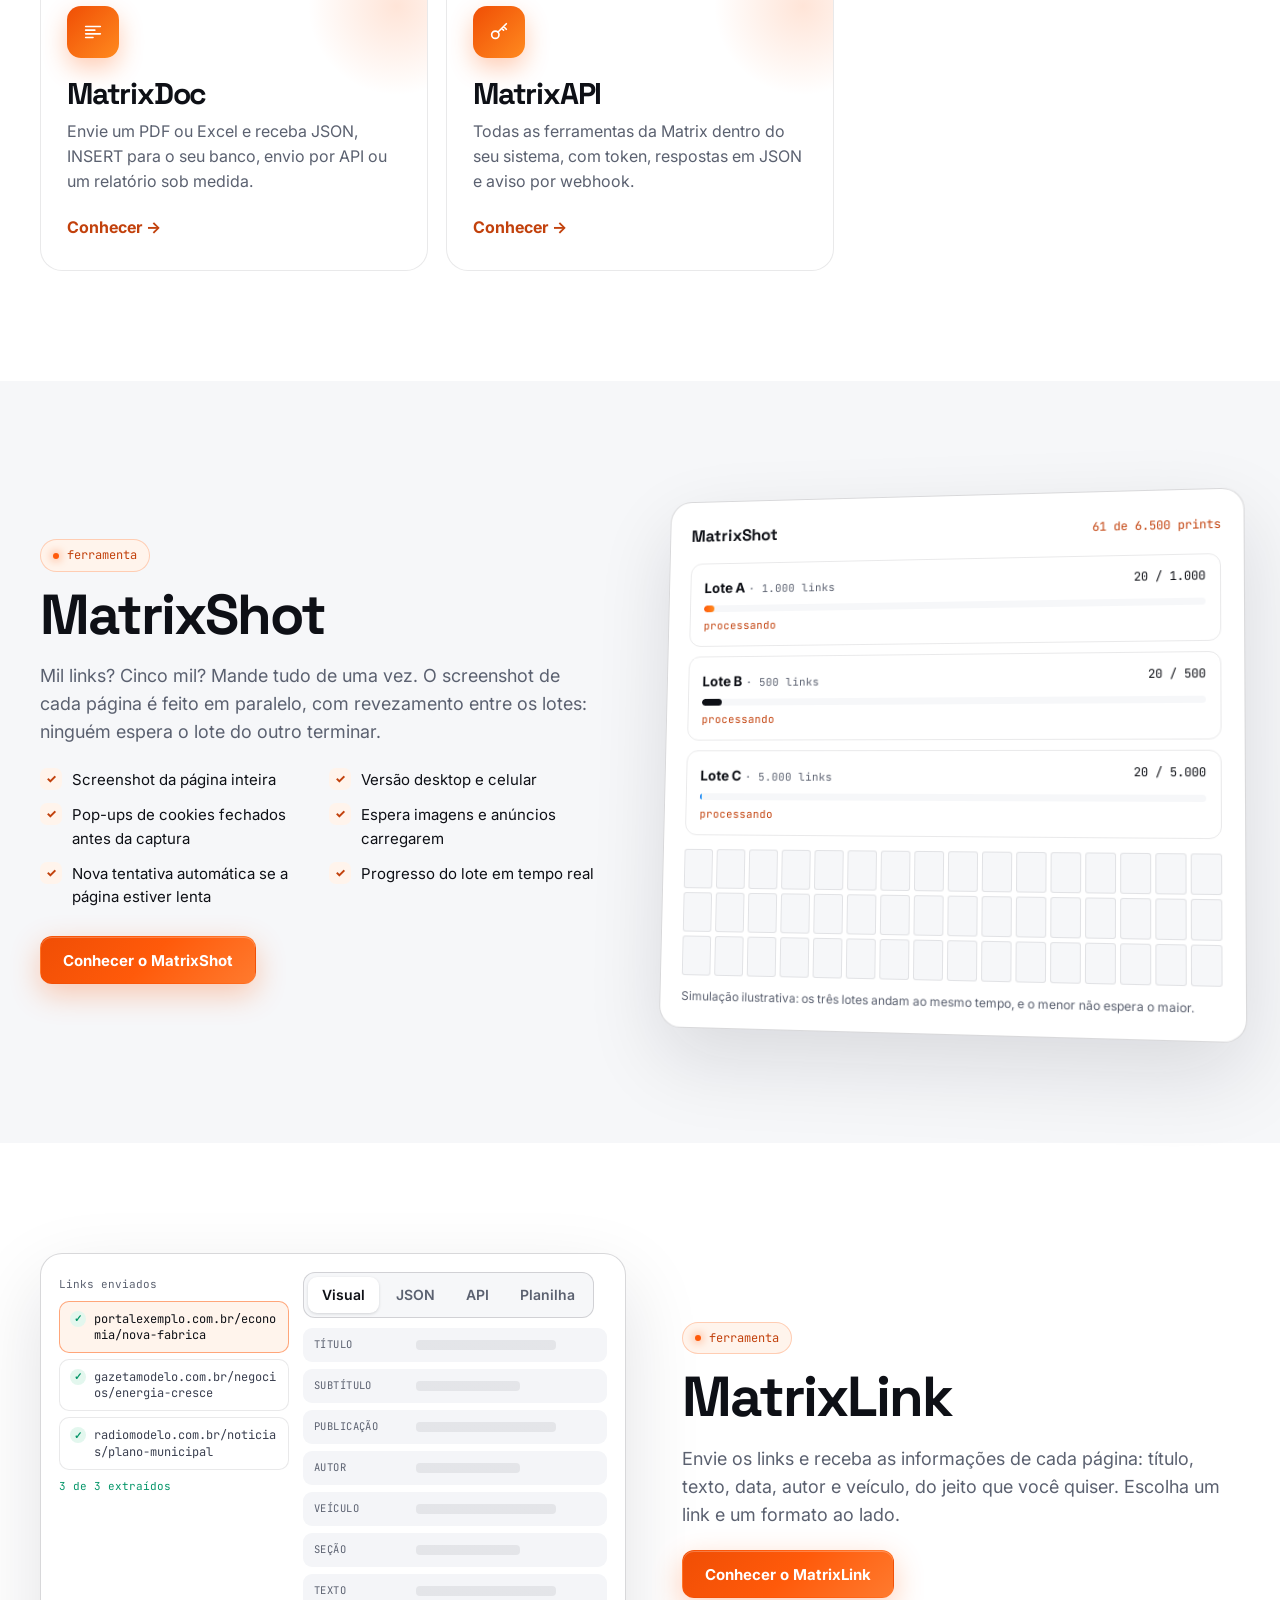
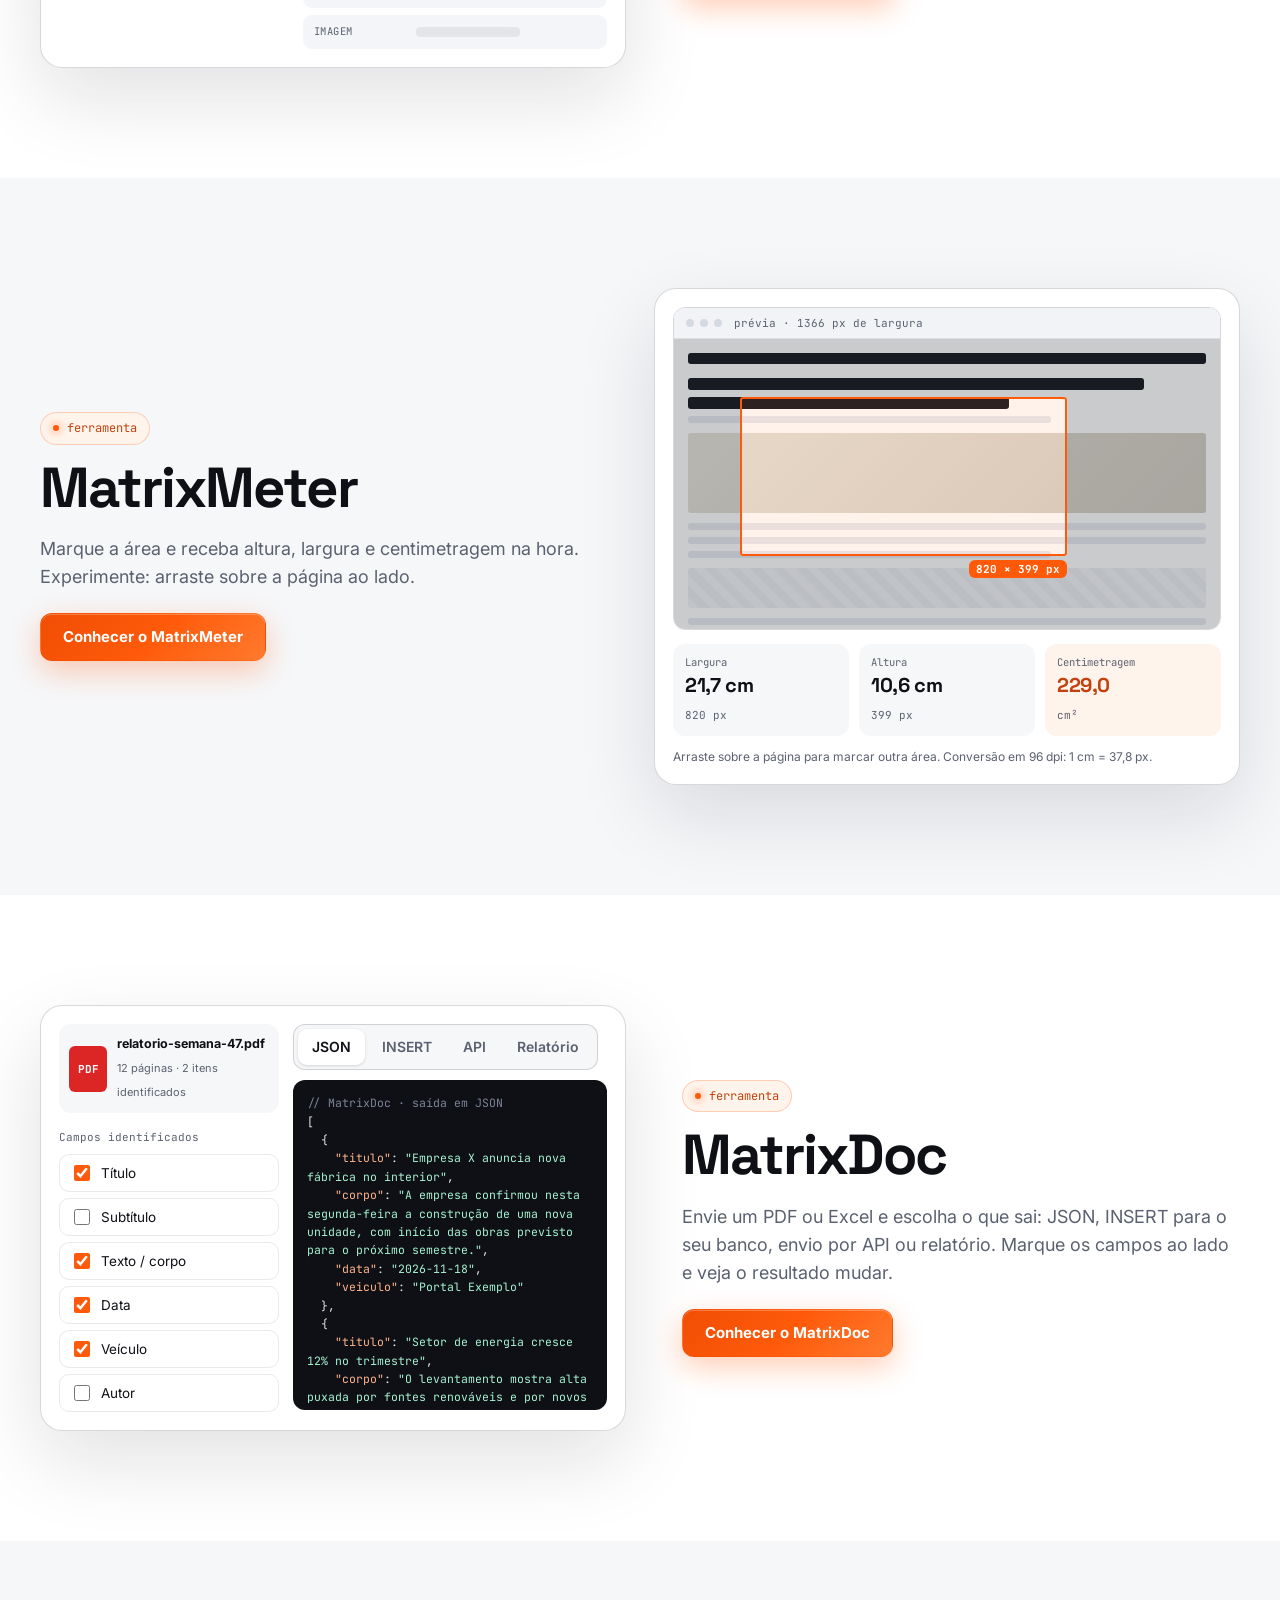
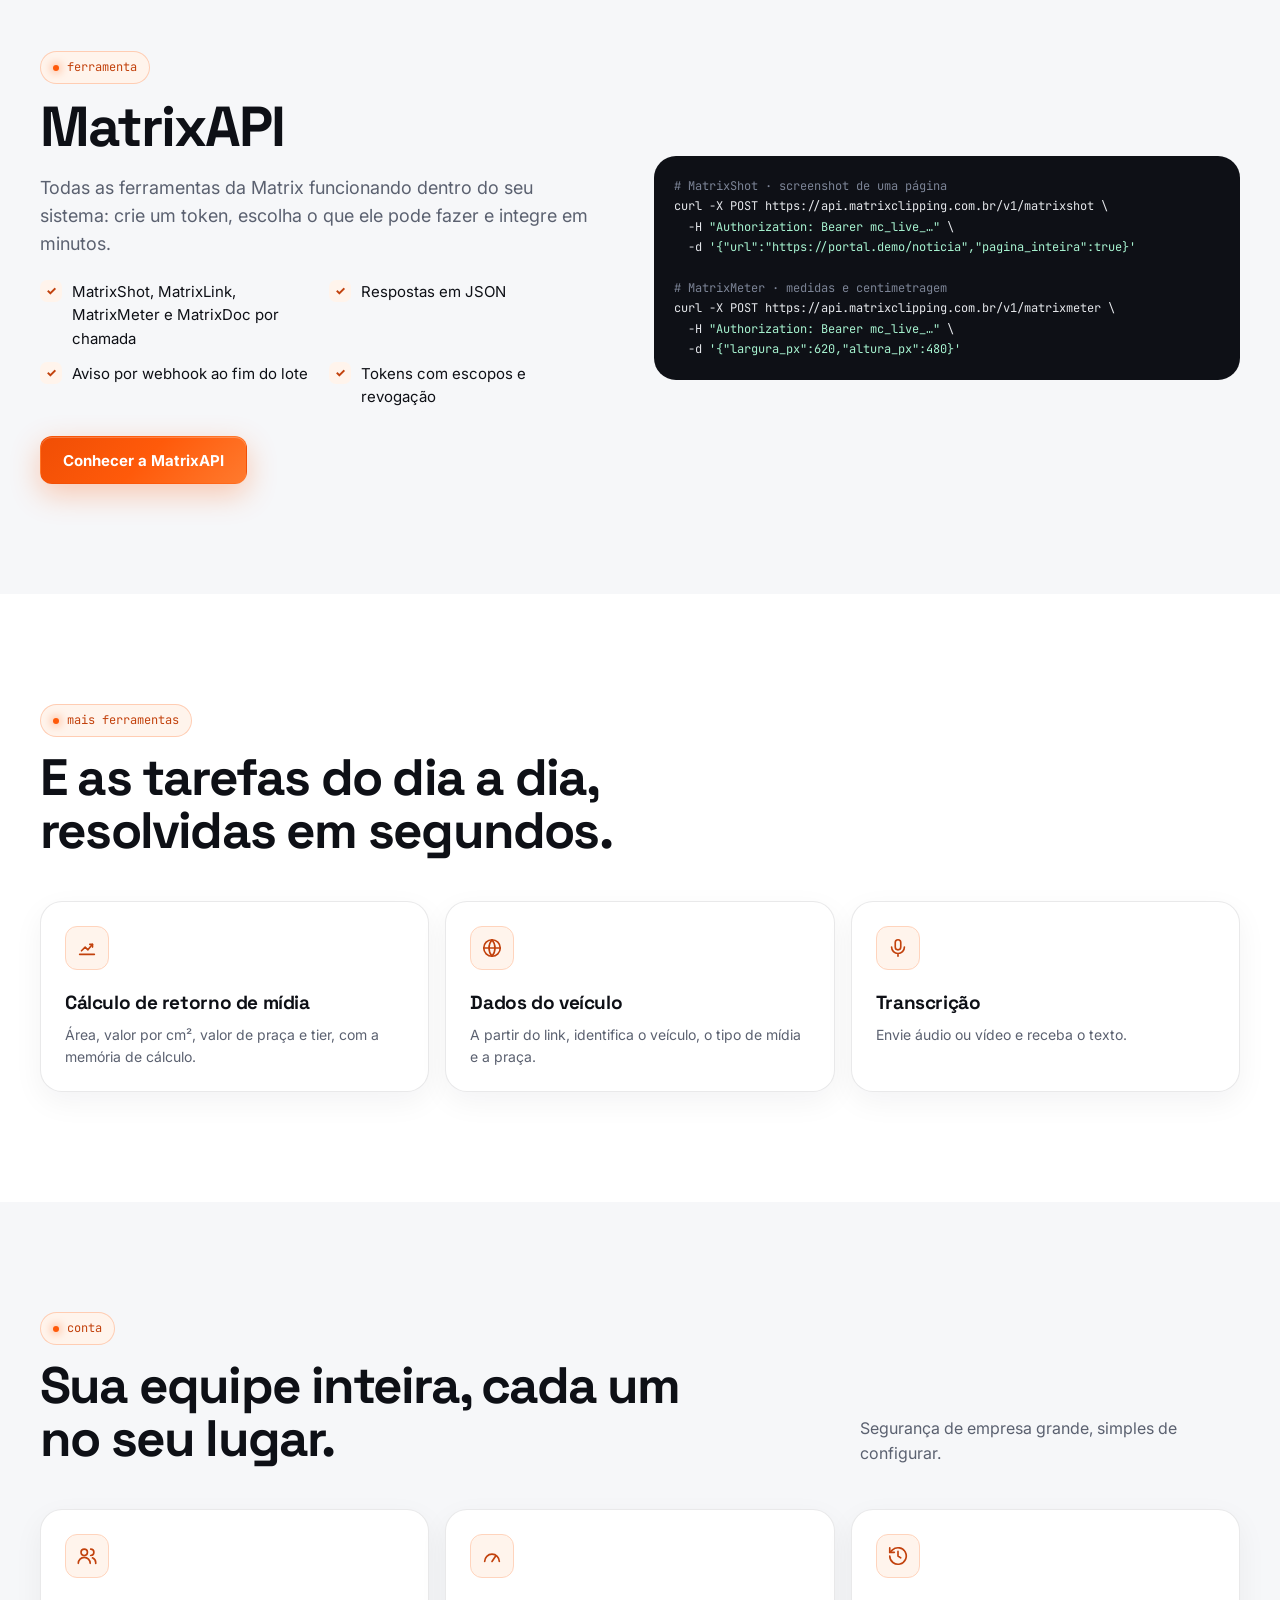
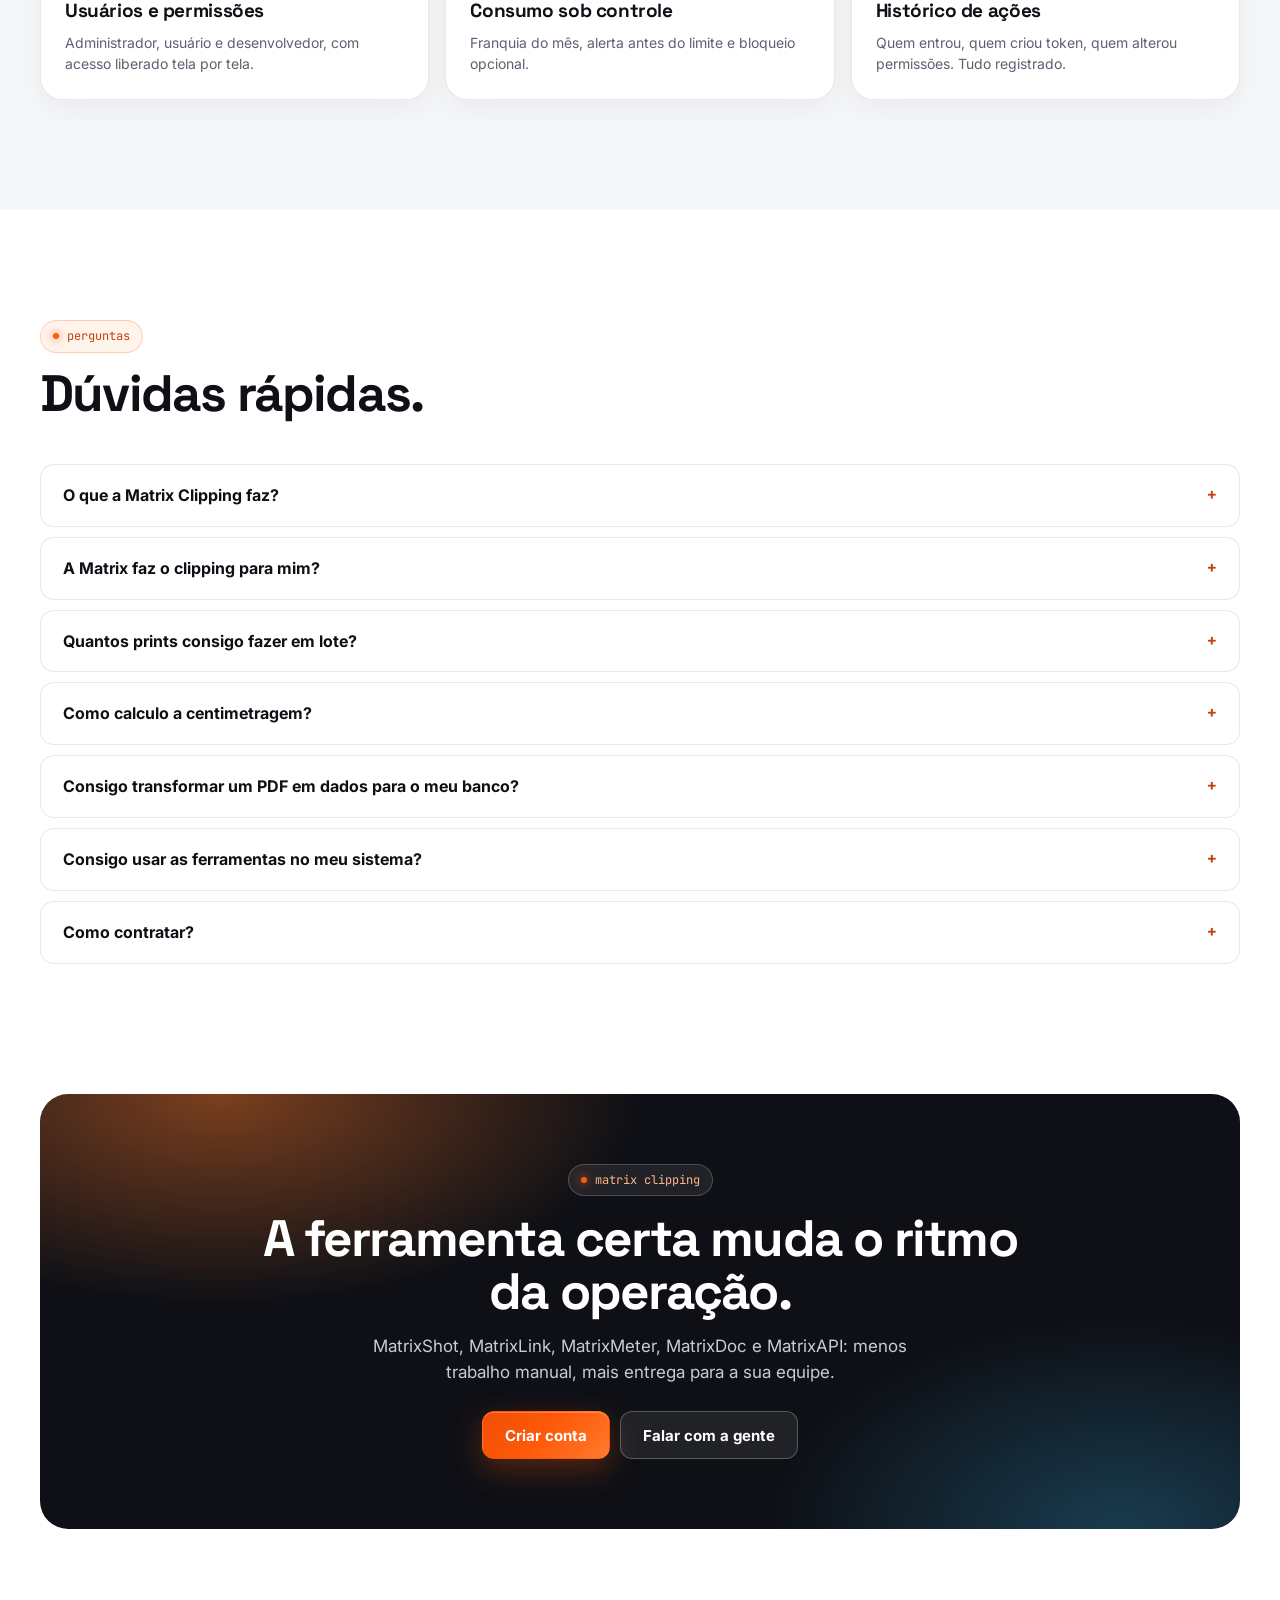
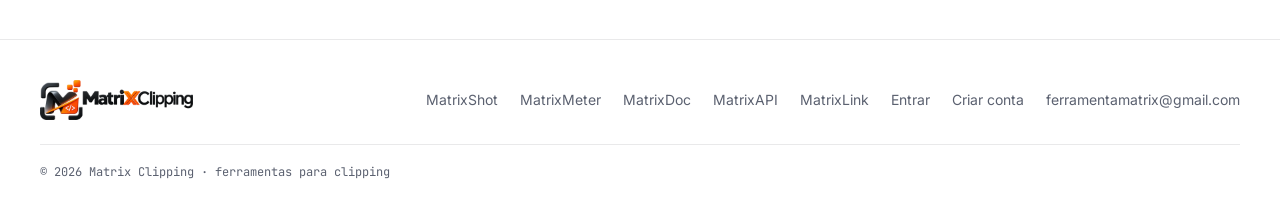
==== commit 89b02c7b: "Add files via upload" ====
--- a/index.html
+++ b/index.html
@@ -4,7 +4,7 @@
 <meta charset="utf-8">
 <meta name="viewport" content="width=device-width, initial-scale=1">
 <title>Ferramentas para Clipping | MatrixShot, MatrixMeter, MatrixDoc, MatrixAPI e MatrixLink</title>
-<meta name="description" content="Ferramentas para clipping: MatrixShot para print em lote, MatrixMeter para centimetragem, MatrixDoc para PDF e Excel, MatrixAPI e MatrixLink para integrar.">
+<meta name="description" content="Ferramentas para clipping: MatrixShot para print em lote, MatrixLink para extrair informações de links, MatrixMeter para centimetragem, MatrixDoc para PDF e Excel e MatrixAPI.">
 <link rel="canonical" href="https://matrixclipping.com.br/">
 <meta name="theme-color" content="#ffffff">
 <link rel="icon" href="assets/img/favicon.ico" sizes="any">
@@ -14,7 +14,7 @@
 <meta property="og:locale" content="pt_BR">
 <meta property="og:site_name" content="Matrix Clipping">
 <meta property="og:title" content="Ferramentas para Clipping | MatrixShot, MatrixMeter, MatrixDoc, MatrixAPI e MatrixLink">
-<meta property="og:description" content="Ferramentas para clipping: MatrixShot para print em lote, MatrixMeter para centimetragem, MatrixDoc para PDF e Excel, MatrixAPI e MatrixLink para integrar.">
+<meta property="og:description" content="Ferramentas para clipping: MatrixShot para print em lote, MatrixLink para extrair informações de links, MatrixMeter para centimetragem, MatrixDoc para PDF e Excel e MatrixAPI.">
 <meta property="og:url" content="https://matrixclipping.com.br/">
 <meta property="og:image" content="https://matrixclipping.com.br/assets/img/icon-512.png">
 <meta name="twitter:card" content="summary">
@@ -23,8 +23,8 @@
 <link href="https://fonts.googleapis.com/css2?family=Inter:wght@400;500;600;700&family=JetBrains+Mono:wght@400;700&family=Space+Grotesk:wght@400;500;700&display=swap" rel="stylesheet">
 <link rel="stylesheet" href="assets/css/main.css">
 <script type="application/ld+json">{"@context": "https://schema.org", "@type": "Organization", "name": "Matrix Clipping", "url": "https://matrixclipping.com.br", "logo": "https://matrixclipping.com.br/assets/img/icon-512.png", "email": "ferramentamatrix@gmail.com"}</script>
-<script type="application/ld+json">{"@context": "https://schema.org", "@type": "SoftwareApplication", "name": "Matrix Clipping", "applicationCategory": "BusinessApplication", "operatingSystem": "Web", "description": "Ferramentas para clipping: MatrixShot (print em lote), MatrixMeter (centimetragem), MatrixDoc (PDF e Excel para dados), MatrixAPI e MatrixLink.", "url": "https://matrixclipping.com.br", "inLanguage": "pt-BR"}</script>
-<script type="application/ld+json">{"@context": "https://schema.org", "@type": "FAQPage", "mainEntity": [{"@type": "Question", "name": "O que a Matrix Clipping faz?", "acceptedAnswer": {"@type": "Answer", "text": "Desenvolvemos ferramentas para empresas que trabalham com clipping: MatrixShot para print e screenshot em lote, MatrixMeter para medidas e centimetragem, MatrixDoc para transformar PDF e Excel em dados, MatrixAPI para integrar ao seu sistema e MatrixLink para entregar os resultados."}}, {"@type": "Question", "name": "A Matrix faz o clipping para mim?", "acceptedAnswer": {"@type": "Answer", "text": "Não. A Matrix fornece as ferramentas. A sua operação continua com a sua empresa, do seu jeito, só que mais rápida."}}, {"@type": "Question", "name": "Quantos prints consigo fazer em lote?", "acceptedAnswer": {"@type": "Answer", "text": "Não existe um número fixo por envio. No MatrixShot, os prints de um lote são feitos em paralelo, e a capacidade é dimensionada pelo volume da sua operação."}}, {"@type": "Question", "name": "Como calculo a centimetragem?", "acceptedAnswer": {"@type": "Answer", "text": "Com o MatrixMeter: marque a área da página e receba altura, largura e cm², no padrão de 96 dpi."}}, {"@type": "Question", "name": "Consigo transformar um PDF em dados para o meu banco?", "acceptedAnswer": {"@type": "Answer", "text": "Sim, com o MatrixDoc: ele identifica título, texto e corpo e gera JSON, INSERT para MySQL, PostgreSQL ou SQL Server, ou um relatório personalizado."}}, {"@type": "Question", "name": "Consigo usar as ferramentas no meu sistema?", "acceptedAnswer": {"@type": "Answer", "text": "Sim. A MatrixAPI usa token com escopos e responde em JSON. E o MatrixLink entrega os resultados por webhook, SFTP ou e-mail."}}, {"@type": "Question", "name": "Como contratar?", "acceptedAnswer": {"@type": "Answer", "text": "Estamos na fase final de construção. Escreva para ferramentamatrix@gmail.com para ser um dos primeiros a usar."}}]}</script>
+<script type="application/ld+json">{"@context": "https://schema.org", "@type": "SoftwareApplication", "name": "Matrix Clipping", "applicationCategory": "BusinessApplication", "operatingSystem": "Web", "description": "Ferramentas para clipping: MatrixShot (print em lote), MatrixLink (extrator de informações de links), MatrixMeter (centimetragem), MatrixDoc (PDF e Excel para dados) e MatrixAPI.", "url": "https://matrixclipping.com.br", "inLanguage": "pt-BR"}</script>
+<script type="application/ld+json">{"@context": "https://schema.org", "@type": "FAQPage", "mainEntity": [{"@type": "Question", "name": "O que a Matrix Clipping faz?", "acceptedAnswer": {"@type": "Answer", "text": "Desenvolvemos ferramentas para empresas que trabalham com clipping: MatrixShot para print e screenshot em lote, MatrixLink para extrair as informações dos links, MatrixMeter para medidas e centimetragem, MatrixDoc para transformar PDF e Excel em dados e MatrixAPI para integrar tudo ao seu sistema."}}, {"@type": "Question", "name": "A Matrix faz o clipping para mim?", "acceptedAnswer": {"@type": "Answer", "text": "Não. A Matrix fornece as ferramentas. A sua operação continua com a sua empresa, do seu jeito, só que mais rápida."}}, {"@type": "Question", "name": "Quantos prints consigo fazer em lote?", "acceptedAnswer": {"@type": "Answer", "text": "Não existe um número fixo por envio. No MatrixShot, os prints de um lote são feitos em paralelo, e a capacidade é dimensionada pelo volume da sua operação."}}, {"@type": "Question", "name": "Como calculo a centimetragem?", "acceptedAnswer": {"@type": "Answer", "text": "Com o MatrixMeter: marque a área da página e receba altura, largura e cm², no padrão de 96 dpi."}}, {"@type": "Question", "name": "Consigo transformar um PDF em dados para o meu banco?", "acceptedAnswer": {"@type": "Answer", "text": "Sim, com o MatrixDoc: ele identifica título, texto e corpo e gera JSON, INSERT para MySQL, PostgreSQL ou SQL Server, ou um relatório personalizado."}}, {"@type": "Question", "name": "Consigo usar as ferramentas no meu sistema?", "acceptedAnswer": {"@type": "Answer", "text": "Sim. A MatrixAPI usa token com escopos, responde em JSON e avisa o seu sistema por webhook quando um lote termina."}}, {"@type": "Question", "name": "Como contratar?", "acceptedAnswer": {"@type": "Answer", "text": "Estamos na fase final de construção. Escreva para ferramentamatrix@gmail.com para ser um dos primeiros a usar."}}]}</script>
 </head>
 <body>
 <a class="skip-link" href="#conteudo">Ir para o conteúdo</a>
@@ -33,13 +33,12 @@
     <a class="logo" href="index.html" aria-label="Página inicial">
       <img src="assets/img/logo.png" srcset="assets/img/logo.png 1x, assets/img/logo@2x.png 2x" alt="Matrix Clipping" width="460" height="120">
     </a>
-    <nav class="nav" aria-label="Principal">
-      <div class="nav-drop"><a href="plataforma/index.html" aria-haspopup="true">Ferramentas <span aria-hidden="true">▾</span></a>
-        <div class="drop"><a href="matrixshot/index.html"><b>MatrixShot</b><small>Print e screenshot em lote</small></a><a href="matrixmeter/index.html"><b>MatrixMeter</b><small>Altura, largura e centimetragem</small></a><a href="matrixdoc/index.html"><b>MatrixDoc</b><small>PDF e Excel para dados e relatórios</small></a><a href="matrixapi/index.html"><b>MatrixAPI</b><small>As ferramentas no seu sistema</small></a><a href="matrixlink/index.html"><b>MatrixLink</b><small>Entrega por webhook, SFTP e e-mail</small></a><a class="drop-all" href="plataforma/index.html">Ver todas as ferramentas →</a></div></div>
-      <a href="matrixshot/index.html">MatrixShot</a>
-      <a href="matrixdoc/index.html">MatrixDoc</a>
-      <a href="matrixapi/index.html">MatrixAPI</a>
-      <a href="index.html#perguntas">Perguntas</a>
+    <nav class="nav" aria-label="Ferramentas">
+      <a href="matrixshot/index.html" title="Print e screenshot em lote">MatrixShot</a>
+      <a href="matrixlink/index.html" title="Extrator de informações de links">MatrixLink</a>
+      <a href="matrixmeter/index.html" title="Altura, largura e centimetragem">MatrixMeter</a>
+      <a href="matrixdoc/index.html" title="PDF e Excel para dados e relatórios">MatrixDoc</a>
+      <a href="matrixapi/index.html" title="As ferramentas no seu sistema">MatrixAPI</a>
     </nav>
     <div class="header-actions">
       <a class="btn btn-glass" href="entrar/index.html">Entrar</a>
@@ -51,8 +50,7 @@
   </div>
   <nav class="mobile-nav" id="mobileNav" aria-label="Menu móvel" hidden>
     <span class="mn-lbl">Ferramentas</span>
-    <a href="matrixshot/index.html">MatrixShot</a><a href="matrixmeter/index.html">MatrixMeter</a><a href="matrixdoc/index.html">MatrixDoc</a><a href="matrixapi/index.html">MatrixAPI</a><a href="matrixlink/index.html">MatrixLink</a>
-    <a href="plataforma/index.html">Todas as ferramentas</a>
+    <a href="matrixshot/index.html">MatrixShot</a><a href="matrixlink/index.html">MatrixLink</a><a href="matrixmeter/index.html">MatrixMeter</a><a href="matrixdoc/index.html">MatrixDoc</a><a href="matrixapi/index.html">MatrixAPI</a>
     <a href="index.html#perguntas">Perguntas</a>
   </nav>
 </header>
@@ -94,19 +92,19 @@
         <span class="chip3d chip-b" aria-hidden="true"><b>PRINT</b> recortado</span>
         <span class="chip3d chip-c" aria-hidden="true"><b>cm²</b> centimetragem</span>
       </div>
-      <p class="demo-caption"><span class="live-dot"></span> Demonstração automática com uma página de exemplo</p>
+      <p class="demo-caption"><span class="live-dot"></span> MatrixLink, MatrixShot e MatrixMeter numa página de exemplo</p>
     </div>
 
     <div class="pitch">
       <span class="tag">ferramentas para clipping</span>
       <h1>Ferramentas para clipping, <span class="grad">feitas para escala.</span></h1>
-      <p class="sub">Print em lote, centimetragem, leitura de documentos, API e entregas automáticas para quem trabalha com clipping. Você cuida da operação. A Matrix entrega a ferramenta.</p>
+      <p class="sub">Print em lote, extração de informações, centimetragem, leitura de documentos e API para quem trabalha com clipping. Você cuida da operação. A Matrix entrega a ferramenta.</p>
       <form class="probe-form" id="demoForm" action="processar/index.html" method="get" novalidate>
         <label class="sr-only" for="demoUrl">Link da página</label>
         <input id="demoUrl" name="url" type="url" inputmode="url" placeholder="Cole um link para testar" autocomplete="off">
         <button class="btn btn-primary" type="submit">Testar →</button>
       </form>
-      <ul class="tool-chips" aria-label="Ferramentas"><li><a href="matrixshot/index.html">MatrixShot</a></li><li><a href="matrixmeter/index.html">MatrixMeter</a></li><li><a href="matrixdoc/index.html">MatrixDoc</a></li><li><a href="matrixapi/index.html">MatrixAPI</a></li><li><a href="matrixlink/index.html">MatrixLink</a></li></ul>
+      <ul class="tool-chips" aria-label="Ferramentas"><li><a href="matrixshot/index.html">MatrixShot</a></li><li><a href="matrixlink/index.html">MatrixLink</a></li><li><a href="matrixmeter/index.html">MatrixMeter</a></li><li><a href="matrixdoc/index.html">MatrixDoc</a></li><li><a href="matrixapi/index.html">MatrixAPI</a></li></ul>
     </div>
 
   </div>
@@ -117,7 +115,7 @@
     <div class="section-head reveal">
       <div><span class="tag">nossas ferramentas</span><h2>Cinco ferramentas. Uma missão: tirar o trabalho pesado da sua equipe.</h2></div>
     </div>
-    <div class="prods"><a class="prod reveal" href="matrixshot/index.html" style="transition-delay:0.00s"><div class="ico"><svg width="22" height="22" viewBox="0 0 24 24" fill="none" stroke="currentColor" stroke-width="1.8" stroke-linecap="round" stroke-linejoin="round" aria-hidden="true"><path d="M4 8V4h4M16 4h4v4M20 16v4h-4M8 20H4v-4"/><rect x="8" y="8" width="8" height="8" rx="1"/></svg></div><h3>MatrixShot</h3><p>Print e screenshot em lote. Milhares de páginas capturadas ao mesmo tempo.</p><span class="prod-go">Conhecer &rarr;</span></a><a class="prod reveal" href="matrixmeter/index.html" style="transition-delay:0.06s"><div class="ico"><svg width="22" height="22" viewBox="0 0 24 24" fill="none" stroke="currentColor" stroke-width="1.8" stroke-linecap="round" stroke-linejoin="round" aria-hidden="true"><path d="M3 17 17 3l4 4L7 21z"/><path d="m7 13 2 2M10 10l2 2M13 7l2 2"/></svg></div><h3>MatrixMeter</h3><p>Altura, largura e centimetragem de qualquer área da página, em segundos.</p><span class="prod-go">Conhecer &rarr;</span></a><a class="prod reveal" href="matrixdoc/index.html" style="transition-delay:0.12s"><div class="ico"><svg width="22" height="22" viewBox="0 0 24 24" fill="none" stroke="currentColor" stroke-width="1.8" stroke-linecap="round" stroke-linejoin="round" aria-hidden="true"><path d="M4 6h16M4 10h10M4 14h16M4 18h8"/></svg></div><h3>MatrixDoc</h3><p>Envie um PDF ou Excel e receba JSON, INSERT para o seu banco, envio por API ou um relatório sob medida.</p><span class="prod-go">Conhecer &rarr;</span></a><a class="prod reveal" href="matrixapi/index.html" style="transition-delay:0.18s"><div class="ico"><svg width="22" height="22" viewBox="0 0 24 24" fill="none" stroke="currentColor" stroke-width="1.8" stroke-linecap="round" stroke-linejoin="round" aria-hidden="true"><circle cx="8" cy="15" r="4"/><path d="M11 12l9-9M17 6l3 3M15 8l2 2"/></svg></div><h3>MatrixAPI</h3><p>Todas as ferramentas da Matrix dentro do seu sistema, com token e respostas em JSON.</p><span class="prod-go">Conhecer &rarr;</span></a><a class="prod reveal" href="matrixlink/index.html" style="transition-delay:0.24s"><div class="ico"><svg width="22" height="22" viewBox="0 0 24 24" fill="none" stroke="currentColor" stroke-width="1.8" stroke-linecap="round" stroke-linejoin="round" aria-hidden="true"><path d="m12 3 9 5-9 5-9-5z"/><path d="m3 13 9 5 9-5"/></svg></div><h3>MatrixLink</h3><p>O resultado chega sozinho onde a sua equipe já trabalha: webhook, SFTP ou e-mail.</p><span class="prod-go">Conhecer &rarr;</span></a></div>
+    <div class="prods"><a class="prod reveal" href="matrixshot/index.html" style="transition-delay:0.00s"><div class="ico"><svg width="22" height="22" viewBox="0 0 24 24" fill="none" stroke="currentColor" stroke-width="1.8" stroke-linecap="round" stroke-linejoin="round" aria-hidden="true"><path d="M4 8V4h4M16 4h4v4M20 16v4h-4M8 20H4v-4"/><rect x="8" y="8" width="8" height="8" rx="1"/></svg></div><h3>MatrixShot</h3><p>Print e screenshot em lote. Milhares de páginas capturadas ao mesmo tempo.</p><span class="prod-go">Conhecer &rarr;</span></a><a class="prod reveal" href="matrixlink/index.html" style="transition-delay:0.06s"><div class="ico"><svg width="22" height="22" viewBox="0 0 24 24" fill="none" stroke="currentColor" stroke-width="1.8" stroke-linecap="round" stroke-linejoin="round" aria-hidden="true"><path d="m12 3 9 5-9 5-9-5z"/><path d="m3 13 9 5 9-5"/></svg></div><h3>MatrixLink</h3><p>Extrator de informações: envie os links e receba título, texto, data, autor e veículo do jeito que quiser.</p><span class="prod-go">Conhecer &rarr;</span></a><a class="prod reveal" href="matrixmeter/index.html" style="transition-delay:0.12s"><div class="ico"><svg width="22" height="22" viewBox="0 0 24 24" fill="none" stroke="currentColor" stroke-width="1.8" stroke-linecap="round" stroke-linejoin="round" aria-hidden="true"><path d="M3 17 17 3l4 4L7 21z"/><path d="m7 13 2 2M10 10l2 2M13 7l2 2"/></svg></div><h3>MatrixMeter</h3><p>Altura, largura e centimetragem de qualquer área da página, em segundos.</p><span class="prod-go">Conhecer &rarr;</span></a><a class="prod reveal" href="matrixdoc/index.html" style="transition-delay:0.18s"><div class="ico"><svg width="22" height="22" viewBox="0 0 24 24" fill="none" stroke="currentColor" stroke-width="1.8" stroke-linecap="round" stroke-linejoin="round" aria-hidden="true"><path d="M4 6h16M4 10h10M4 14h16M4 18h8"/></svg></div><h3>MatrixDoc</h3><p>Envie um PDF ou Excel e receba JSON, INSERT para o seu banco, envio por API ou um relatório sob medida.</p><span class="prod-go">Conhecer &rarr;</span></a><a class="prod reveal" href="matrixapi/index.html" style="transition-delay:0.24s"><div class="ico"><svg width="22" height="22" viewBox="0 0 24 24" fill="none" stroke="currentColor" stroke-width="1.8" stroke-linecap="round" stroke-linejoin="round" aria-hidden="true"><circle cx="8" cy="15" r="4"/><path d="M11 12l9-9M17 6l3 3M15 8l2 2"/></svg></div><h3>MatrixAPI</h3><p>Todas as ferramentas da Matrix dentro do seu sistema, com token, respostas em JSON e aviso por webhook.</p><span class="prod-go">Conhecer &rarr;</span></a></div>
   </div>
 </section>
 
@@ -130,7 +128,21 @@
         <p class="batch-note">Simulação ilustrativa: os três lotes andam ao mesmo tempo, e o menor não espera o maior.</p>
       </div></div></div></section>
 
-<section class="section" id="matrixmeter"><div class="container split rev"><div class="reveal" style="transition-delay:.1s"><div class="meter" data-meter>
+<section class="section" id="matrixlink"><div class="container split rev"><div class="reveal" style="transition-delay:.1s"><div class="linkw" data-linkx>
+        <div class="lk-in">
+          <p class="doc-lbl">Links enviados</p>
+          <button type="button" data-i="0" class="on"><span class="lk-ok">✓</span><span>portalexemplo.com.br/economia/nova-fabrica</span></button>
+          <button type="button" data-i="1"><span class="lk-ok">✓</span><span>gazetamodelo.com.br/negocios/energia-cresce</span></button>
+          <button type="button" data-i="2"><span class="lk-ok">✓</span><span>radiomodelo.com.br/noticias/plano-municipal</span></button>
+          <small class="lk-note">3 de 3 extraídos</small>
+        </div>
+        <div class="doc-outw">
+          <div class="seg" role="tablist" aria-label="Formato de saída"><button type="button" data-fmt="vis" class="on">Visual</button><button type="button" data-fmt="json">JSON</button><button type="button" data-fmt="api">API</button><button type="button" data-fmt="csv">Planilha</button></div>
+          <div class="doc-out" data-out aria-live="polite"></div>
+        </div>
+      </div></div><div class="reveal"><span class="tag">ferramenta</span><h2>MatrixLink</h2><p class="lead">Envie os links e receba as informações de cada página: título, texto, data, autor e veículo, do jeito que você quiser. Escolha um link e um formato ao lado.</p><div class="cta-row" style="margin-top:22px"><a class="btn btn-primary" href="matrixlink/index.html">Conhecer o MatrixLink</a></div></div></div></section>
+
+<section class="section section-alt" id="matrixmeter"><div class="container split"><div class="reveal"><span class="tag">ferramenta</span><h2>MatrixMeter</h2><p class="lead">Marque a área e receba altura, largura e centimetragem na hora. Experimente: arraste sobre a página ao lado.</p><div class="cta-row" style="margin-top:22px"><a class="btn btn-primary" href="matrixmeter/index.html">Conhecer o MatrixMeter</a></div></div><div class="reveal" style="transition-delay:.1s"><div class="meter" data-meter>
         <div class="browser-mini"><div class="bm-bar"><i></i><i></i><i></i><span>prévia · 1366 px de largura</span></div>
           <div class="meter-page" data-area aria-label="Prévia de página: arraste para marcar a área">
             <i class="nav"></i><i class="h"></i><i class="h" style="width:62%"></i><i class="s"></i><i class="img"></i><i></i><i></i><i class="s"></i><i class="ad"></i><i></i><i></i><i class="s"></i>
@@ -142,9 +154,9 @@
           <div class="hl"><small>Centimetragem</small><b data-o="cm2">—</b><span>cm²</span></div>
         </div>
         <p class="batch-note">Arraste sobre a página para marcar outra área. Conversão em 96 dpi: 1 cm = 37,8 px.</p>
-      </div></div><div class="reveal"><span class="tag">ferramenta</span><h2>MatrixMeter</h2><p class="lead">Marque a área e receba altura, largura e centimetragem na hora. Experimente: arraste sobre a página ao lado.</p><div class="cta-row" style="margin-top:22px"><a class="btn btn-primary" href="matrixmeter/index.html">Conhecer o MatrixMeter</a></div></div></div></section>
-
-<section class="section section-alt" id="matrixdoc"><div class="container split"><div class="reveal"><span class="tag">ferramenta</span><h2>MatrixDoc</h2><p class="lead">Envie um PDF ou Excel e escolha o que sai: JSON, INSERT para o seu banco, envio por API ou relatório. Marque os campos ao lado e veja o resultado mudar.</p><div class="cta-row" style="margin-top:22px"><a class="btn btn-primary" href="matrixdoc/index.html">Conhecer o MatrixDoc</a></div></div><div class="reveal" style="transition-delay:.1s"><div class="docw" data-doc>
+      </div></div></div></section>
+
+<section class="section" id="matrixdoc"><div class="container split rev"><div class="reveal" style="transition-delay:.1s"><div class="docw" data-doc>
         <div class="doc-in">
           <div class="doc-file"><span class="doc-ico">PDF</span><div><b>relatorio-semana-47.pdf</b><small>12 páginas · 2 itens identificados</small></div></div>
           <p class="doc-lbl">Campos identificados</p>
@@ -159,39 +171,39 @@
           <div class="seg" role="tablist" aria-label="Formato de saída"><button type="button" data-fmt="json" class="on">JSON</button><button type="button" data-fmt="sql">INSERT</button><button type="button" data-fmt="api">API</button><button type="button" data-fmt="rel">Relatório</button></div>
           <div class="doc-out" data-out aria-live="polite"></div>
         </div>
-      </div></div></div></section>
-
-<section class="section" id="integracao">
-  <div class="container">
-    <div class="section-head reveal"><div><span class="tag">integração</span><h2>No seu sistema, do seu jeito.</h2></div></div>
-    <div class="duo">
-      <a class="prod reveal" href="matrixapi/index.html"><div class="ico"><svg width="22" height="22" viewBox="0 0 24 24" fill="none" stroke="currentColor" stroke-width="1.8" stroke-linecap="round" stroke-linejoin="round" aria-hidden="true"><circle cx="8" cy="15" r="4"/><path d="M11 12l9-9M17 6l3 3M15 8l2 2"/></svg></div><h3>MatrixAPI</h3><p>Todas as ferramentas da Matrix dentro do seu sistema, com token e respostas em JSON.</p><span class="prod-go">Conhecer &rarr;</span></a>
-      <a class="prod reveal" href="matrixlink/index.html" style="transition-delay:.08s"><div class="ico"><svg width="22" height="22" viewBox="0 0 24 24" fill="none" stroke="currentColor" stroke-width="1.8" stroke-linecap="round" stroke-linejoin="round" aria-hidden="true"><path d="m12 3 9 5-9 5-9-5z"/><path d="m3 13 9 5 9-5"/></svg></div><h3>MatrixLink</h3><p>O resultado chega sozinho onde a sua equipe já trabalha: webhook, SFTP ou e-mail.</p><span class="prod-go">Conhecer &rarr;</span></a>
-    </div>
-  </div>
-</section>
-
-<section class="section section-alt" id="mais">
+      </div></div><div class="reveal"><span class="tag">ferramenta</span><h2>MatrixDoc</h2><p class="lead">Envie um PDF ou Excel e escolha o que sai: JSON, INSERT para o seu banco, envio por API ou relatório. Marque os campos ao lado e veja o resultado mudar.</p><div class="cta-row" style="margin-top:22px"><a class="btn btn-primary" href="matrixdoc/index.html">Conhecer o MatrixDoc</a></div></div></div></section>
+
+<section class="section section-alt" id="matrixapi"><div class="container split"><div class="reveal"><span class="tag">ferramenta</span><h2>MatrixAPI</h2><p class="lead">Todas as ferramentas da Matrix funcionando dentro do seu sistema: crie um token, escolha o que ele pode fazer e integre em minutos.</p><ul class="ticks2"><li>MatrixShot, MatrixLink, MatrixMeter e MatrixDoc por chamada</li><li>Respostas em JSON</li><li>Aviso por webhook ao fim do lote</li><li>Tokens com escopos e revogação</li></ul><div class="cta-row"><a class="btn btn-primary" href="matrixapi/index.html">Conhecer a MatrixAPI</a></div></div><div class="reveal" style="transition-delay:.1s"><pre class="code-card"><span class="c"># MatrixShot · screenshot de uma página</span>
+curl -X POST https://api.matrixclipping.com.br/v1/matrixshot \
+  -H <span class="s">"Authorization: Bearer mc_live_…"</span> \
+  -d <span class="s">'{"url":"https://portal.demo/noticia","pagina_inteira":true}'</span>
+
+<span class="c"># MatrixMeter · medidas e centimetragem</span>
+curl -X POST https://api.matrixclipping.com.br/v1/matrixmeter \
+  -H <span class="s">"Authorization: Bearer mc_live_…"</span> \
+  -d <span class="s">'{"largura_px":620,"altura_px":480}'</span></pre></div></div></section>
+
+<section class="section" id="mais">
   <div class="container">
     <div class="section-head reveal"><div><span class="tag">mais ferramentas</span><h2>E as tarefas do dia a dia, resolvidas em segundos.</h2></div></div>
     <div class="ctrl"><div class="card reveal" style="transition-delay:0.00s"><div class="ico"><svg width="22" height="22" viewBox="0 0 24 24" fill="none" stroke="currentColor" stroke-width="1.8" stroke-linecap="round" stroke-linejoin="round" aria-hidden="true"><path d="M4 19h16M6 15l4-4 3 3 5-6"/><path d="M15 8h3v3"/></svg></div><strong>Cálculo de retorno de mídia</strong><span>Área, valor por cm², valor de praça e tier, com a memória de cálculo.</span></div><div class="card reveal" style="transition-delay:0.05s"><div class="ico"><svg width="22" height="22" viewBox="0 0 24 24" fill="none" stroke="currentColor" stroke-width="1.8" stroke-linecap="round" stroke-linejoin="round" aria-hidden="true"><circle cx="12" cy="12" r="9"/><path d="M3 12h18M12 3a14 14 0 0 1 0 18M12 3a14 14 0 0 0 0 18"/></svg></div><strong>Dados do veículo</strong><span>A partir do link, identifica o veículo, o tipo de mídia e a praça.</span></div><div class="card reveal" style="transition-delay:0.10s"><div class="ico"><svg width="22" height="22" viewBox="0 0 24 24" fill="none" stroke="currentColor" stroke-width="1.8" stroke-linecap="round" stroke-linejoin="round" aria-hidden="true"><rect x="9" y="3" width="6" height="11" rx="3"/><path d="M5 11a7 7 0 0 0 14 0M12 18v3"/></svg></div><strong>Transcrição</strong><span>Envie áudio ou vídeo e receba o texto.</span></div></div>
   </div>
 </section>
 
-<section class="section" id="controle">
+<section class="section section-alt" id="controle">
   <div class="container">
     <div class="section-head reveal"><div><span class="tag">conta</span><h2>Sua equipe inteira, cada um no seu lugar.</h2></div><p>Segurança de empresa grande, simples de configurar.</p></div>
     <div class="ctrl"><div class="card reveal" style="transition-delay:0.00s"><div class="ico"><svg width="22" height="22" viewBox="0 0 24 24" fill="none" stroke="currentColor" stroke-width="1.8" stroke-linecap="round" stroke-linejoin="round" aria-hidden="true"><circle cx="9" cy="8" r="3.5"/><path d="M2.5 20a6.5 6.5 0 0 1 13 0"/><path d="M16 4.5a3.5 3.5 0 0 1 0 7M18 14a6 6 0 0 1 3.5 6"/></svg></div><strong>Usuários e permissões</strong><span>Administrador, usuário e desenvolvedor, com acesso liberado tela por tela.</span></div><div class="card reveal" style="transition-delay:0.05s"><div class="ico"><svg width="22" height="22" viewBox="0 0 24 24" fill="none" stroke="currentColor" stroke-width="1.8" stroke-linecap="round" stroke-linejoin="round" aria-hidden="true"><path d="M4 18a8 8 0 1 1 16 0"/><path d="M12 18l4-6"/></svg></div><strong>Consumo sob controle</strong><span>Franquia do mês, alerta antes do limite e bloqueio opcional.</span></div><div class="card reveal" style="transition-delay:0.10s"><div class="ico"><svg width="22" height="22" viewBox="0 0 24 24" fill="none" stroke="currentColor" stroke-width="1.8" stroke-linecap="round" stroke-linejoin="round" aria-hidden="true"><path d="M3 12a9 9 0 1 0 3-6.7L3 8"/><path d="M3 3v5h5M12 7v5l3 2"/></svg></div><strong>Histórico de ações</strong><span>Quem entrou, quem criou token, quem alterou permissões. Tudo registrado.</span></div></div>
   </div>
 </section>
 
-<section class="section section-alt" id="perguntas"><div class="container reveal"><div class="section-head"><div><span class="tag">perguntas</span><h2>Dúvidas rápidas.</h2></div></div><div class="faq">
-      <details><summary>O que a Matrix Clipping faz?</summary><p>Desenvolvemos ferramentas para empresas que trabalham com clipping: MatrixShot para print e screenshot em lote, MatrixMeter para medidas e centimetragem, MatrixDoc para transformar PDF e Excel em dados, MatrixAPI para integrar ao seu sistema e MatrixLink para entregar os resultados.</p></details>
+<section class="section" id="perguntas"><div class="container reveal"><div class="section-head"><div><span class="tag">perguntas</span><h2>Dúvidas rápidas.</h2></div></div><div class="faq">
+      <details><summary>O que a Matrix Clipping faz?</summary><p>Desenvolvemos ferramentas para empresas que trabalham com clipping: MatrixShot para print e screenshot em lote, MatrixLink para extrair as informações dos links, MatrixMeter para medidas e centimetragem, MatrixDoc para transformar PDF e Excel em dados e MatrixAPI para integrar tudo ao seu sistema.</p></details>
       <details><summary>A Matrix faz o clipping para mim?</summary><p>Não. A Matrix fornece as ferramentas. A sua operação continua com a sua empresa, do seu jeito, só que mais rápida.</p></details>
       <details><summary>Quantos prints consigo fazer em lote?</summary><p>Não existe um número fixo por envio. No MatrixShot, os prints de um lote são feitos em paralelo, e a capacidade é dimensionada pelo volume da sua operação.</p></details>
       <details><summary>Como calculo a centimetragem?</summary><p>Com o MatrixMeter: marque a área da página e receba altura, largura e cm², no padrão de 96 dpi.</p></details>
       <details><summary>Consigo transformar um PDF em dados para o meu banco?</summary><p>Sim, com o MatrixDoc: ele identifica título, texto e corpo e gera JSON, INSERT para MySQL, PostgreSQL ou SQL Server, ou um relatório personalizado.</p></details>
-      <details><summary>Consigo usar as ferramentas no meu sistema?</summary><p>Sim. A MatrixAPI usa token com escopos e responde em JSON. E o MatrixLink entrega os resultados por webhook, SFTP ou e-mail.</p></details>
+      <details><summary>Consigo usar as ferramentas no meu sistema?</summary><p>Sim. A MatrixAPI usa token com escopos, responde em JSON e avisa o seu sistema por webhook quando um lote termina.</p></details>
       <details><summary>Como contratar?</summary><p>Estamos na fase final de construção. Escreva para ferramentamatrix@gmail.com para ser um dos primeiros a usar.</p></details>
     </div></div></section>
 
@@ -200,7 +212,7 @@
     <div class="final">
       <span class="tag" style="background:rgba(255,255,255,.08);border-color:rgba(255,255,255,.2);color:#ffb48a">matrix clipping</span>
       <h2 style="margin-top:16px">A ferramenta certa muda o ritmo da operação.</h2>
-      <p>MatrixShot, MatrixMeter, MatrixDoc, MatrixAPI e MatrixLink: menos trabalho manual, mais entrega para a sua equipe.</p>
+      <p>MatrixShot, MatrixLink, MatrixMeter, MatrixDoc e MatrixAPI: menos trabalho manual, mais entrega para a sua equipe.</p>
       <div class="cta-row"><a class="btn btn-primary" href="cadastro/index.html">Criar conta</a><a class="btn btn-glass" href="mailto:ferramentamatrix@gmail.com?subject=Quero%20conhecer%20a%20Matrix%20Clipping">Falar com a gente</a></div>
     </div>
   </div>
--- a/assets/css/main.css
+++ b/assets/css/main.css
@@ -68,9 +68,9 @@
 .logo-text { font-family: var(--display); font-size: 19px; letter-spacing: -.03em; white-space: nowrap; }
 .logo-text b { font-weight: 700; }
 .logo-text span { font-weight: 400; color: var(--muted); }
-.nav { display: flex; gap: 6px; margin-left: auto; padding: 5px; border: 1px solid var(--line); border-radius: 99px; background: rgba(255,255,255,.7); backdrop-filter: blur(10px); }
-.nav a { padding: 7px 14px; border-radius: 99px; font-size: 14px; color: #3b4050; text-decoration: none; transition: background .2s, color .2s; }
-.nav a:hover, .nav a[aria-current="page"] { background: var(--glass-2); color: var(--text); }
+.site-header .nav { display: flex; gap: 6px; margin-left: auto; padding: 5px; border: 1px solid var(--line); border-radius: 99px; background: rgba(255,255,255,.7); backdrop-filter: blur(10px); }
+.site-header .nav a { padding: 7px 14px; border-radius: 99px; font-size: 14px; color: #3b4050; text-decoration: none; transition: background .2s, color .2s; }
+.site-header .nav a:hover, .site-header .nav a[aria-current="page"] { background: var(--glass-2); color: var(--text); }
 .header-actions { display: flex; gap: 10px; align-items: center; }
 .header-actions .btn { min-height: 40px; padding: 0 16px; font-size: 14px; }
 .menu-toggle { display: none; width: 42px; height: 42px; border: 1px solid var(--line-2); border-radius: 12px; background: #fff; color: var(--text); align-items: center; justify-content: center; }
@@ -235,7 +235,7 @@
   .cards { grid-template-columns: 1fr 1fr; }
 }
 @media (max-width: 820px) {
-  .nav, .header-actions .btn-glass { display: none; }
+  .site-header .nav, .header-actions .btn-glass { display: none; }
   .menu-toggle { display: inline-flex; }
   .header-actions { margin-left: auto; }
   .site-header { background: rgba(255, 255, 255, .88); backdrop-filter: blur(16px); }
@@ -699,3 +699,21 @@
   .ep { grid-template-columns: 56px 1fr; }
   .ep-t, .ep-d { grid-column: 2; }
 }
+
+/* ---------- Menu: só as ferramentas ---------- */
+.site-header .site-header .nav a { white-space: nowrap; }
+@media (max-width: 1240px) { .site-header .nav a { padding: 7px 10px; font-size: 13.5px; } }
+@media (max-width: 1100px) { .site-header .nav { display: none; } .menu-toggle { display: inline-flex; } }
+
+/* ---------- MatrixLink (demo) ---------- */
+.linkw { display: grid; grid-template-columns: 230px 1fr; gap: 14px; padding: 18px; border-radius: var(--r-lg); background: #fff; border: 1px solid var(--line-2); box-shadow: 0 30px 80px rgba(15,18,30,.12); }
+.lk-in { display: grid; gap: 6px; align-content: start; }
+.lk-in button { display: flex; gap: 8px; align-items: flex-start; padding: 9px 10px; border: 1px solid var(--line); border-radius: 10px; background: #fff; text-align: left; font: 12px/1.35 var(--mono); color: #3b4050; word-break: break-all; transition: border-color .2s, background .2s; }
+.lk-in button:hover { border-color: var(--line-2); }
+.lk-in button.on { border-color: rgba(255,90,10,.5); background: #fff4ec; color: var(--text); }
+.lk-ok { flex: 0 0 16px; height: 16px; display: grid; place-items: center; border-radius: 50%; background: #e3f7ee; color: var(--ok); font-size: 10px; font-weight: 800; }
+.lk-note { font-family: var(--mono); font-size: 11px; color: var(--ok); margin-top: 2px; }
+.lk-vis { display: grid; gap: 7px; }
+.lk-vis .row { grid-template-columns: 92px 1fr; }
+.lk-vis .row dd { white-space: normal; }
+@media (max-width: 720px) { .linkw { grid-template-columns: 1fr; } }
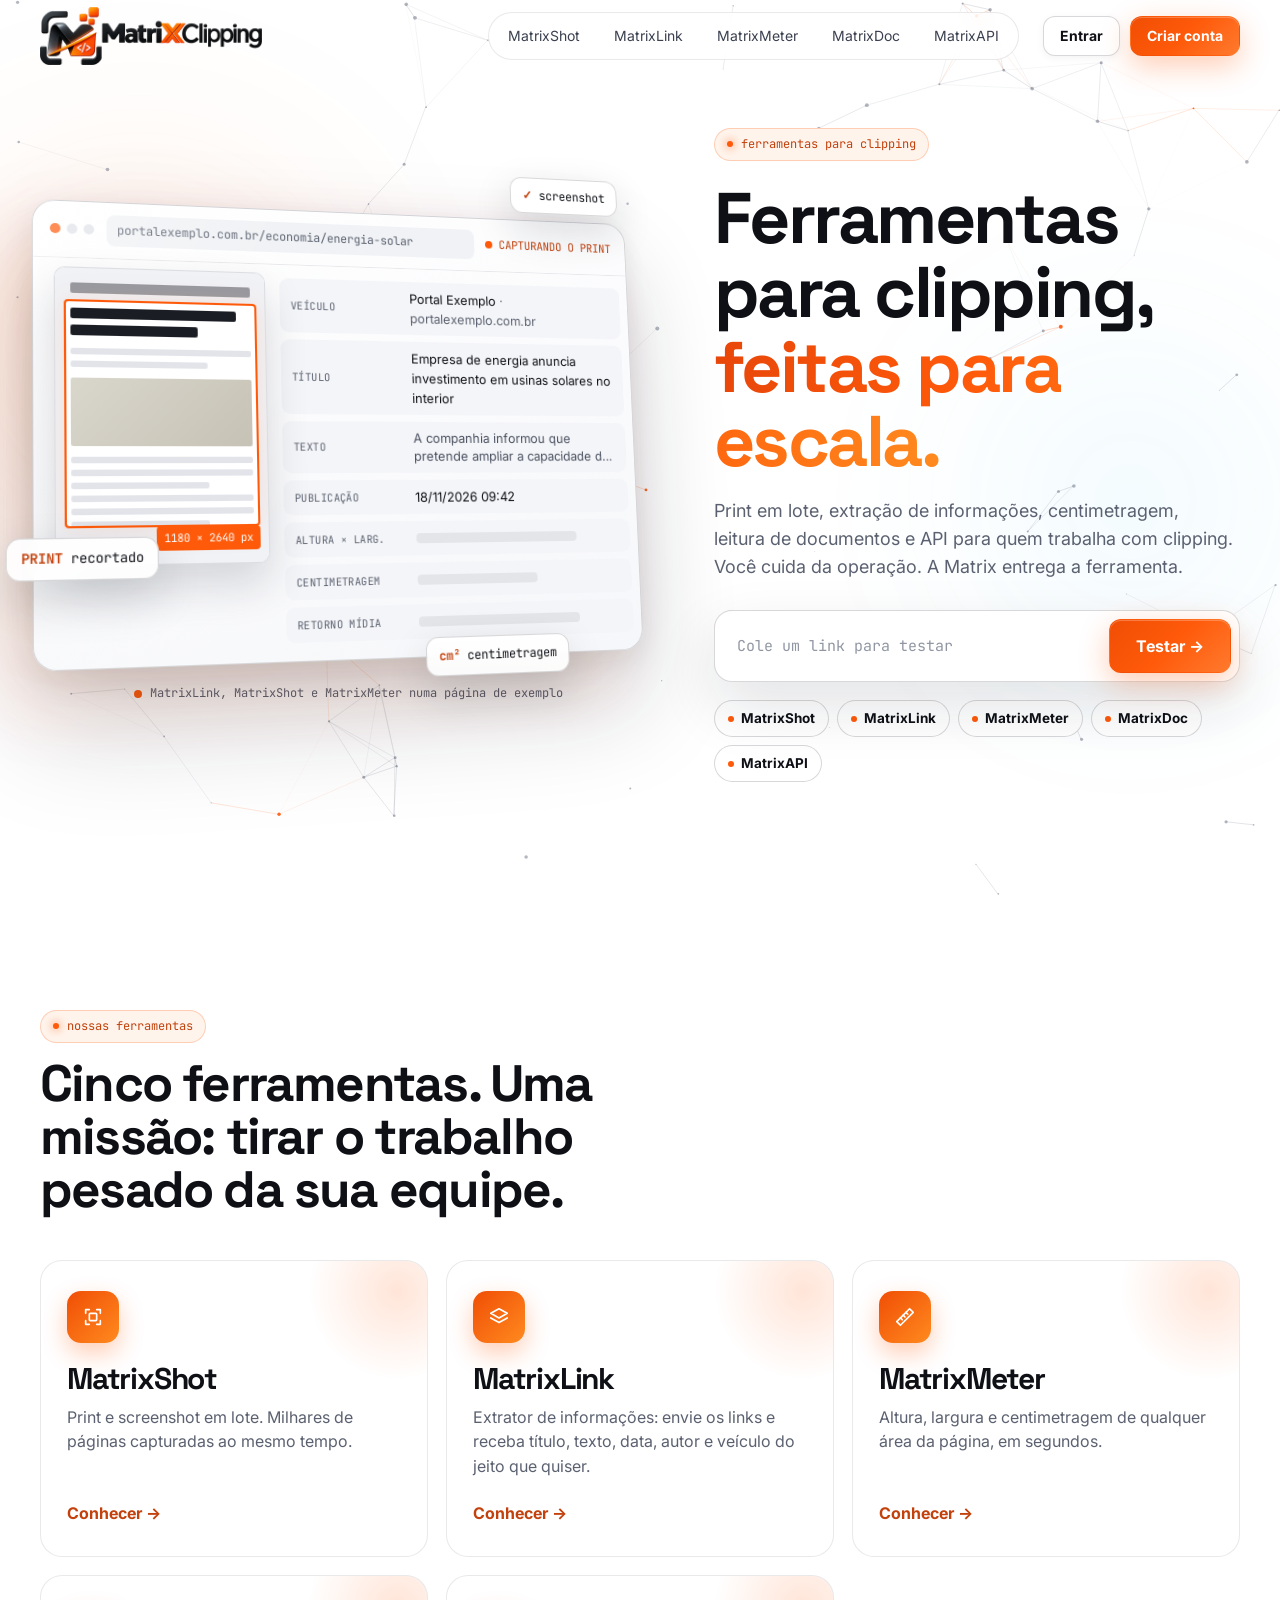
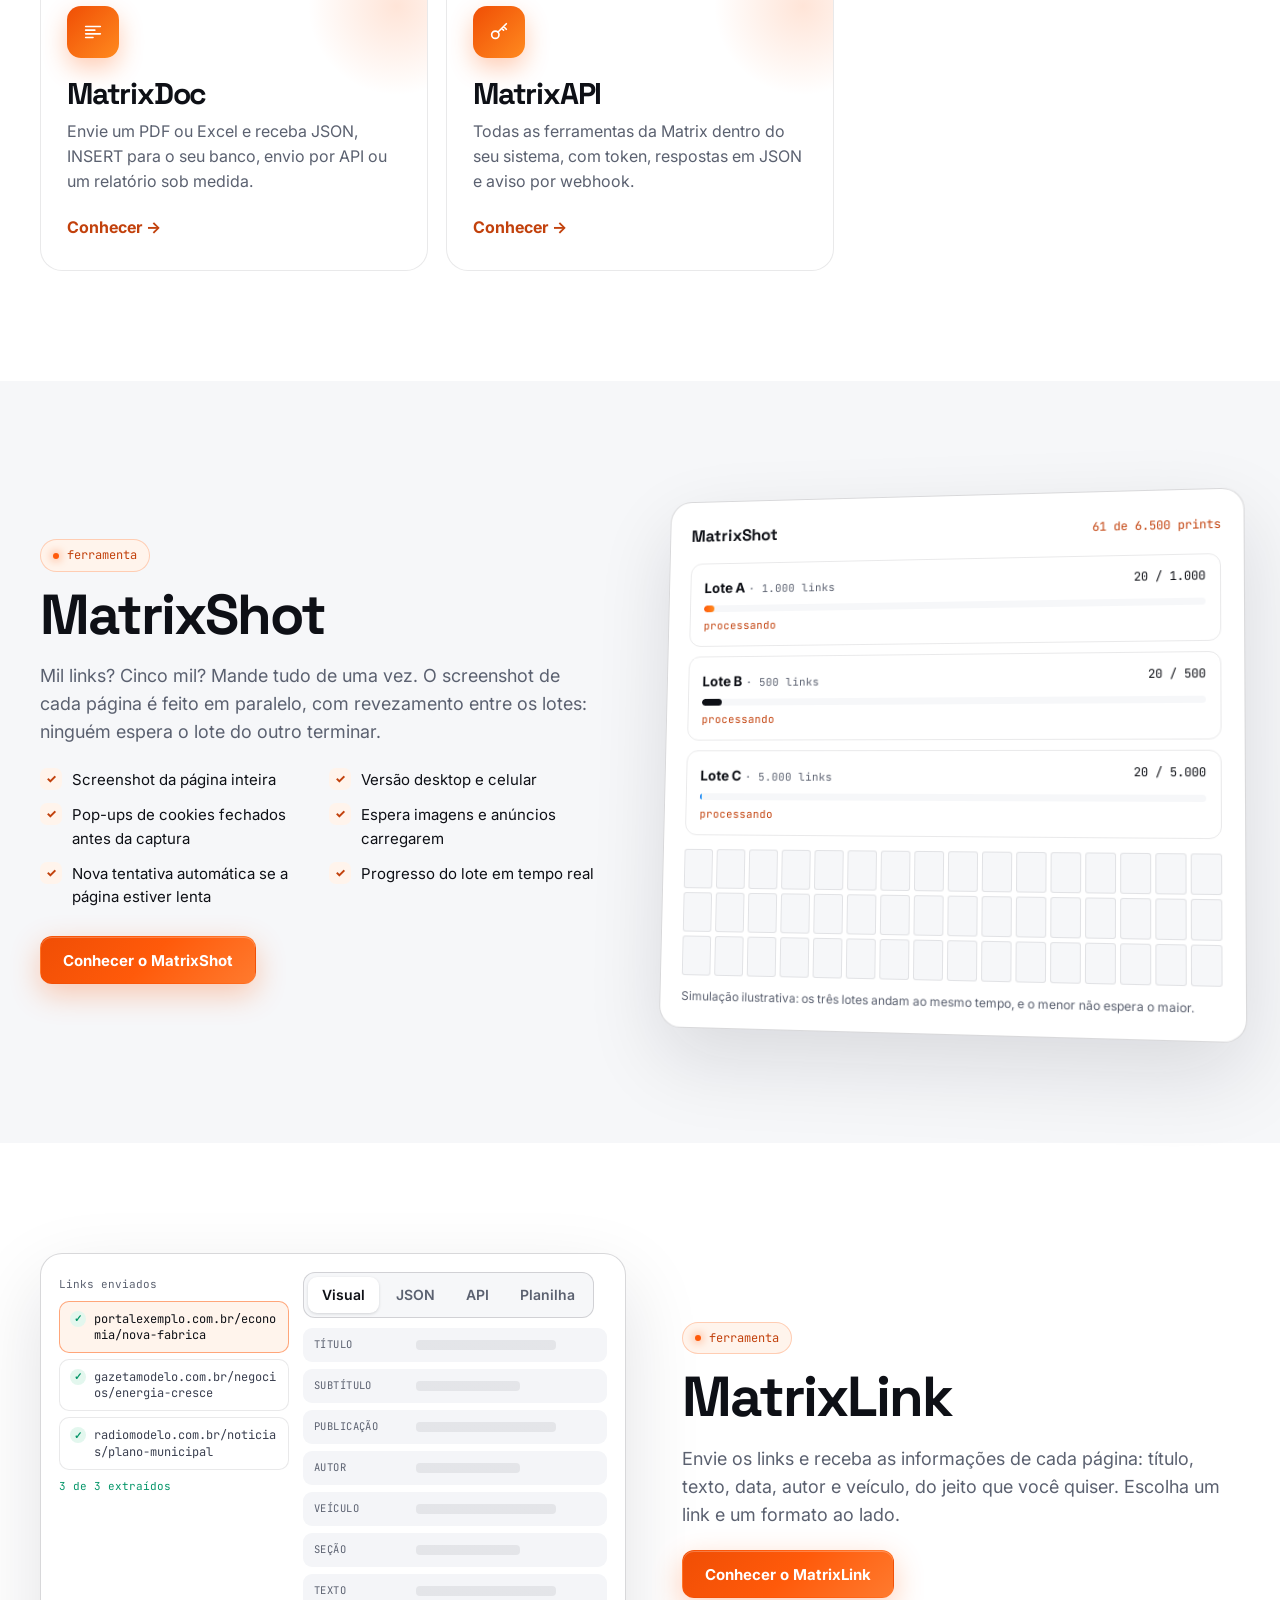
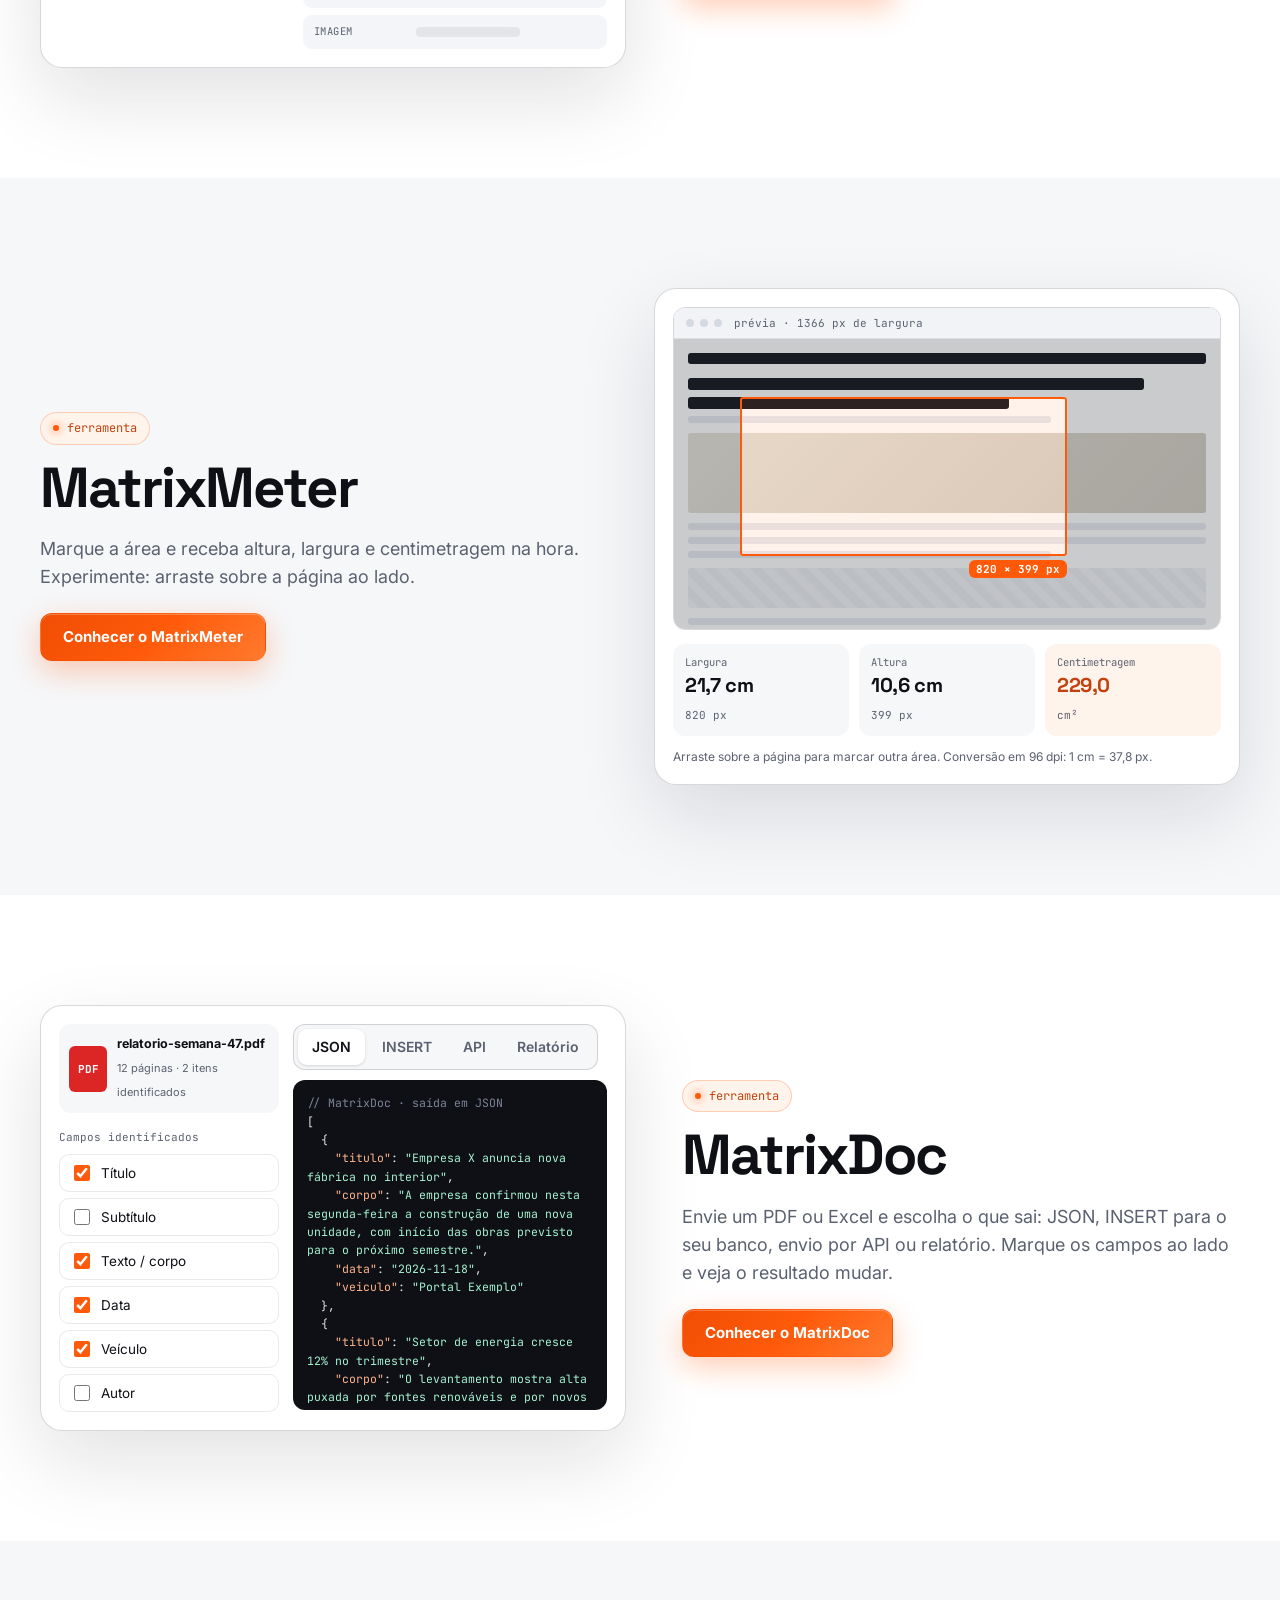
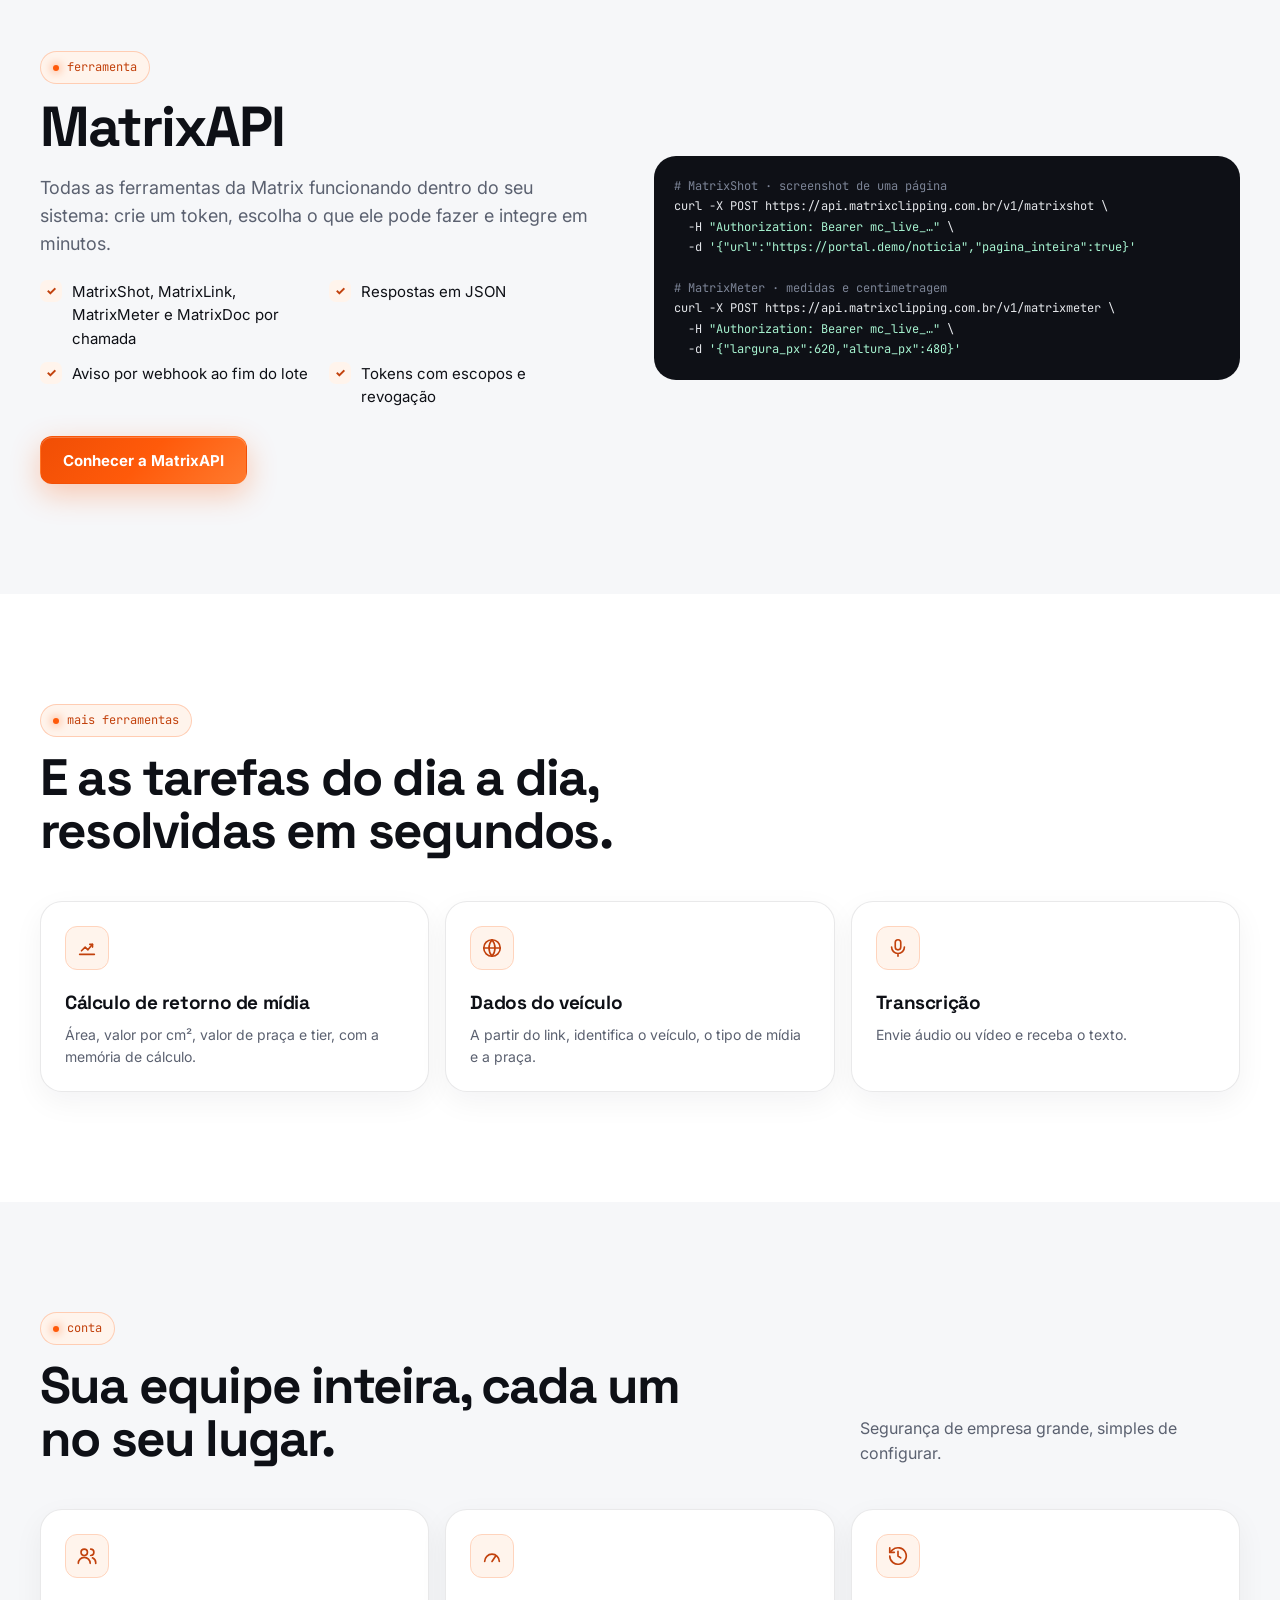
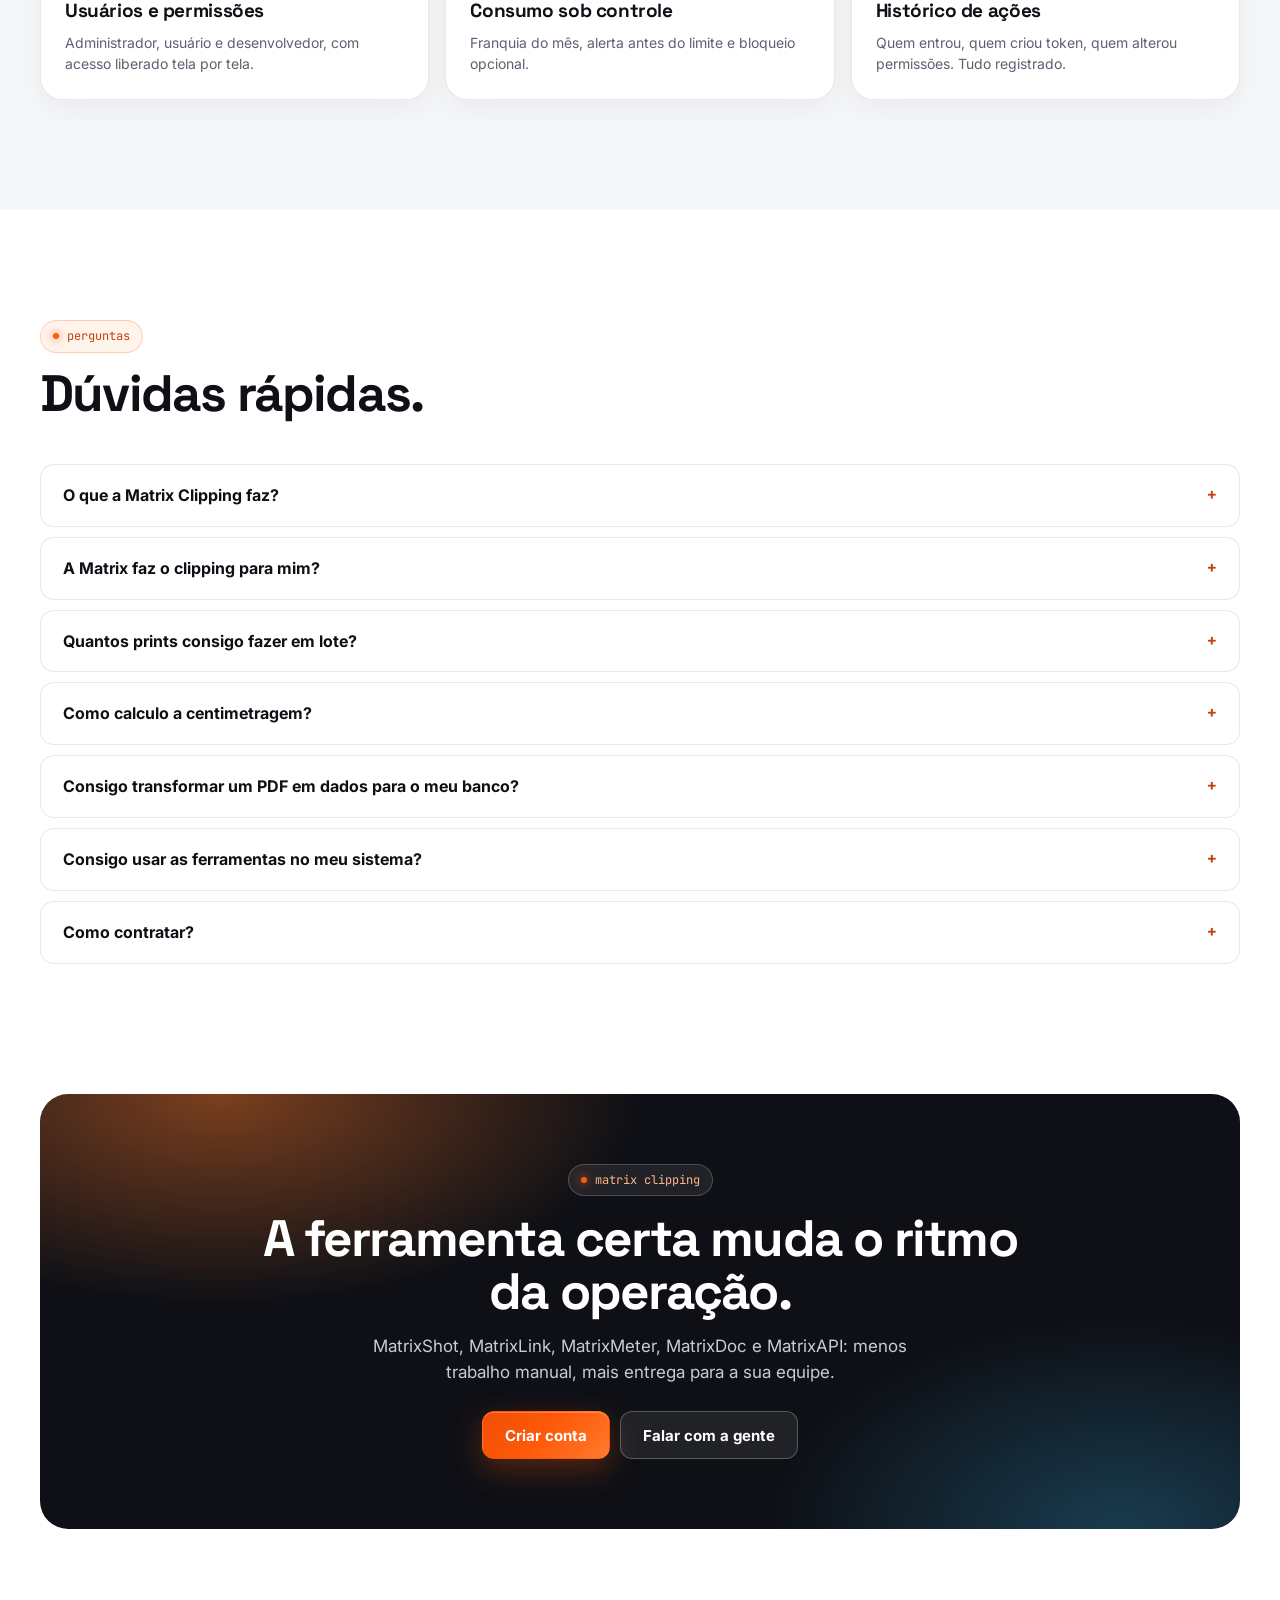
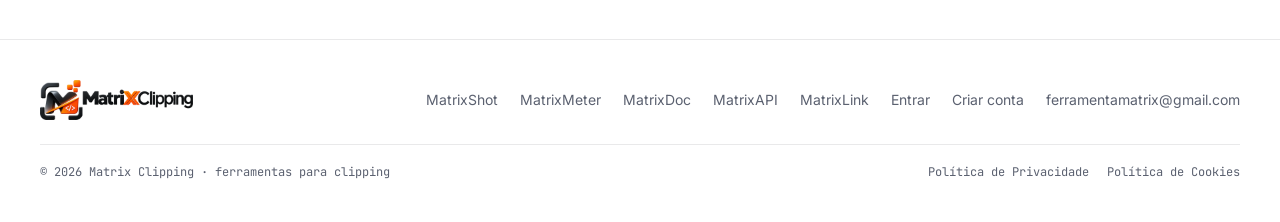
==== commit e2066a97: "Add files via upload" ====
--- a/index.html
+++ b/index.html
@@ -236,7 +236,7 @@
         <a data-email href="#">ferramentamatrix@gmail.com</a>
       </nav>
     </div>
-    <div class="copy">© <span data-year>2026</span> Matrix Clipping · ferramentas para clipping</div>
+    <div class="copy"><span>© <span data-year>2026</span> Matrix Clipping · ferramentas para clipping</span><span class="legal-links"><a href="privacidade/index.html">Política de Privacidade</a><a href="cookies/index.html">Política de Cookies</a></span></div>
   </div>
 </footer>
 <script src="assets/js/config.js"></script>
--- a/assets/css/main.css
+++ b/assets/css/main.css
@@ -717,3 +717,42 @@
 .lk-vis .row { grid-template-columns: 92px 1fr; }
 .lk-vis .row dd { white-space: normal; }
 @media (max-width: 720px) { .linkw { grid-template-columns: 1fr; } }
+
+/* ---------- Rodapé: links legais ---------- */
+.copy { display: flex; flex-wrap: wrap; justify-content: space-between; gap: 8px 20px; }
+.legal-links { display: flex; flex-wrap: wrap; gap: 6px 18px; }
+.legal-links a { color: var(--muted); text-decoration: none; }
+.legal-links a:hover { color: var(--text); text-decoration: underline; }
+
+/* ---------- Páginas legais ---------- */
+.legal { padding-top: 140px; }
+.legal-wrap { display: grid; grid-template-columns: 240px minmax(0, 1fr); gap: 56px; align-items: start; }
+.legal-side { position: sticky; top: 110px; display: grid; gap: 10px; }
+.legal-side .tag { justify-self: start; margin-bottom: 6px; }
+.legal-side > a { color: var(--muted); text-decoration: none; font-weight: 500; padding: 8px 12px; border-radius: 10px; border: 1px solid transparent; }
+.legal-side > a:hover { color: var(--text); background: #fff; border-color: var(--line); }
+.legal-side > a[aria-current] { color: var(--brand-ink); background: #fff4ec; border-color: rgba(255,90,10,.25); }
+.legal-side p { margin-top: 14px; font-size: 13px; color: var(--muted); line-height: 1.6; }
+.legal-side p a { color: var(--brand-ink); }
+.legal-doc { max-width: 780px; font-size: 16px; line-height: 1.75; }
+.legal-doc h1 { font-size: clamp(36px, 5vw, 56px); }
+.legal-upd { margin: 14px 0 0; font-family: var(--mono); font-size: 12px; color: var(--muted); }
+.legal-lead { margin: 22px 0 10px; font-size: 18px; color: var(--text); }
+.legal-doc h2 { font-size: clamp(22px, 2.4vw, 28px); margin: 44px 0 12px; letter-spacing: -.02em; }
+.legal-doc h3 { font-size: 17px; margin: 24px 0 6px; letter-spacing: -.01em; font-family: var(--body, inherit); }
+.legal-doc p, .legal-doc li { color: #333846; }
+.legal-doc ul { padding-left: 20px; display: grid; gap: 6px; }
+.legal-doc a { color: var(--brand-ink); }
+.legal-doc .mono { font-family: var(--mono); font-size: 13px; }
+.legal-tbl { overflow-x: auto; margin: 14px 0; border: 1px solid var(--line); border-radius: 14px; background: #fff; }
+.legal-tbl table { width: 100%; border-collapse: collapse; font-size: 14.5px; line-height: 1.55; }
+.legal-tbl th { text-align: left; padding: 12px 16px; background: #f7f8fa; font-size: 12px; text-transform: uppercase; letter-spacing: .04em; color: var(--muted); }
+.legal-tbl td { padding: 12px 16px; border-top: 1px solid var(--line); vertical-align: top; }
+@media (max-width: 860px) {
+  .legal { padding-top: 110px; }
+  .legal-wrap { grid-template-columns: minmax(0, 1fr); gap: 28px; }
+  .legal-side { grid-template-columns: minmax(0,1fr) minmax(0,1fr); }
+  .legal-side { position: static; grid-template-columns: 1fr 1fr; }
+  .legal-side .tag, .legal-side p { grid-column: 1 / -1; }
+  .legal-side p { margin-top: 0; }
+}
